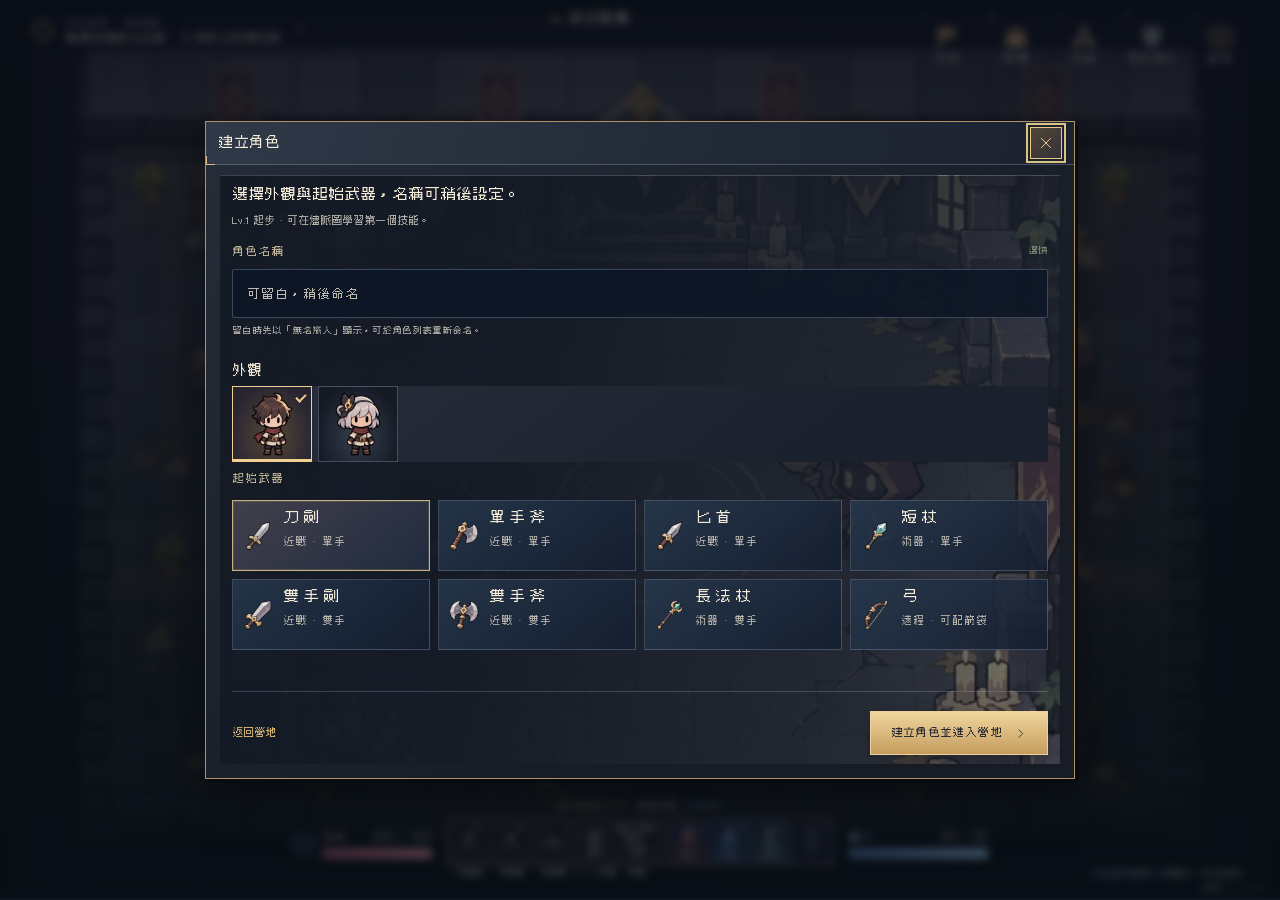
==== play.html @ 02ca00ba "Publish Emberfall v0.64.36" ====
<!doctype html>
<html lang="zh-Hant">
<head><meta name="emberfall-version" content="0.64.36"><meta name="emberfall-release" content="147"><meta charset="utf-8"><meta name="viewport" content="width=device-width,initial-scale=1,viewport-fit=cover"><meta name="theme-color" content="#141a24"><meta name="description" content="裂界遺火：以燼脈圖與裝備養成的 2D 刷裝動作 RPG。探索三章分岔路線、裂隙與終局守衛。"><title>裂界遺火</title><link rel="icon" href="data:image/svg+xml,%3Csvg xmlns='http://www.w3.org/2000/svg' viewBox='0 0 32 32'%3E%3Cpath d='M16 2 28 19 16 30 4 19Z' fill='%23b69a69'/%3E%3Cpath d='m16 10 5 10-5 5-5-5Z' fill='%23121614'/%3E%3C/svg%3E"><!-- PWA:START --><link rel="manifest" href="manifest.webmanifest"><link rel="apple-touch-icon" href="icons/emberfall-180.png"><!-- PWA:END --><link rel="stylesheet" href="style.css?v=147"><link rel="stylesheet" href="mobile.css?v=147"><link rel="stylesheet" href="ring-tree.css?v=141"><link rel="stylesheet" href="anime-theme.css?v=140"><link rel="stylesheet" href="anime-assets.css?v=108"><link rel="stylesheet" href="compact-skills.css?v=130"><link rel="stylesheet" href="cloud-ui.css?v=108"><link rel="stylesheet" href="verified-ui.css?v=109"><link rel="stylesheet" href="appearance-picker.css?v=109"></head>
<body class="storage-loading"><div id="low-health-warning" aria-hidden="true"></div><div id="storage-loader" role="status">載入角色存檔…</div>
<dialog class="orientation-guard" id="orientation-guard" role="alertdialog" aria-modal="true" aria-labelledby="orientation-title" aria-describedby="orientation-copy" tabindex="-1" hidden><svg viewBox="0 0 64 64" aria-hidden="true"><rect x="20" y="10" width="24" height="44" rx="4" transform="rotate(90 32 32)"/><path d="M11 24A23 23 0 0 1 48 13m-1-7 2 8-8-1M53 40A23 23 0 0 1 16 51m1 7-2-8 8 1"/><path d="M47 29v6"/></svg><strong id="orientation-title">請將手機轉為橫向</strong><p id="orientation-copy">已暫停遊戲，橫向後繼續。</p></dialog>
<svg class="svg-defs" aria-hidden="true"><defs><symbol id="i-dagger" viewBox="0 0 24 24"><path d="m16 3 5-1-1 5-8 8-4-4 8-8ZM6 10l8 8M9 14l-6 6m0-4 4 4"/></symbol><symbol id="i-sword" viewBox="0 0 24 24"><path d="m14 4 6-2-2 6-9 9-3-3ZM4 13l7 7M3 21l5-5M2 20l2 2"/></symbol><symbol id="i-earthbreak" viewBox="0 0 24 24"><path d="m2 15 5-4 4 2-3 3 1 3-5-1ZM12 14l4-2 6 3-2 4-5 1-3-3Z" fill="#516279" stroke="#99aabc" stroke-width=".8"/><path d="m2 15 3 1m4-1 2 1-1 2 3 3m-2-5 3 1 3-2 4 1" fill="none" stroke="#efb267" stroke-width="1.2" stroke-linejoin="round" stroke-linecap="round"/><path d="m17 3 4-1-1 4-6 7-2-2Z" fill="#dce8ef" stroke="#7590a4" stroke-width=".65"/><path d="m12 10 3 3m-1-1-3 2" fill="none" stroke="#efd192" stroke-width="1.15" stroke-linecap="round"/></symbol><symbol id="i-bow" viewBox="0 0 24 24"><path d="M5 3c16 1 15 15 16 16L5 3 3 21 21 19M3 21 19 5m-5 0h5v5"/></symbol><symbol id="i-staff" viewBox="0 0 24 24"><path d="m4 21 10-12M12 3l7-1 3 6-7 4-5-4Z"/></symbol><symbol id="i-rune" viewBox="0 0 24 24"><path d="m12 2 8 10-8 10-8-10ZM12 6v12M8 12h8"/></symbol><symbol id="i-map" viewBox="0 0 24 24"><path d="m2 5 7-3 6 3 7-3v17l-7 3-6-3-7 3ZM9 2v17M15 5v17"/></symbol><symbol id="i-bag" viewBox="0 0 24 24"><path d="M7 6V4a5 5 0 0 1 10 0v2M4 7h16l1 14H3ZM8 11v2m8-2v2"/></symbol><symbol id="i-tree" viewBox="0 0 24 24"><path d="M12 7v4M5 11h14M5 11v5M19 11v5M12 11v8"/><circle cx="12" cy="4" r="3"/><circle cx="5" cy="19" r="3"/><circle cx="19" cy="19" r="3"/></symbol><symbol id="i-book" viewBox="0 0 24 24"><path d="M12 5C8 2 3 3 2 4v16c4-2 7-1 10 1 3-2 6-3 10-1V4c-4-2-7-1-10 1v16M5 8h4m6 0h4M5 12h4m6 0h4"/></symbol><symbol id="i-chevron" viewBox="0 0 24 24"><path d="m9 5 7 7-7 7"/></symbol><symbol id="i-flame" viewBox="0 0 24 24"><path d="M13 2c1 6 9 7 7 14a8 8 0 0 1-16-1c0-3 2-5 4-7-1 6 2 6 3 4 2-3-1-5 2-10ZM12 14c-5 4-2 8 1 6 2-1 1-4-1-6Z"/></symbol><symbol id="i-shield" viewBox="0 0 24 24"><path d="m12 2 9 4-1 10-8 6-8-6L3 6ZM12 6v12M8 12h8"/></symbol><symbol id="i-heart" viewBox="0 0 24 24"><path d="M12 21 3 12C-2 5 7-1 12 6c5-7 14-1 9 6Z"/></symbol><symbol id="i-eye" viewBox="0 0 24 24"><path d="M2 12s8-15 20 0c-12 15-20 0-20 0Z"/><circle cx="12" cy="12" r="3"/></symbol><symbol id="i-helm" viewBox="0 0 24 24"><path d="M4 19V9a8 8 0 0 1 16 0v10l-5 3v-9H9v9ZM4 10h16M12 2v8"/></symbol><symbol id="i-armor" viewBox="0 0 24 24"><path d="M7 2 2 7l3 5 2-2-1 12h12l-1-12 2 2 3-5-5-5-5 3Z"/></symbol><symbol id="i-hand" viewBox="0 0 24 24"><path d="m7 22-4-8 2-2 3 3V4a2 2 0 0 1 3 0v8-9a2 2 0 0 1 3 0v9-7a2 2 0 0 1 3 0v8-5a2 2 0 0 1 3 0v9l-4 5Z"/></symbol><symbol id="i-boot" viewBox="0 0 24 24"><path d="M7 2h11l-1 12 5 5v3H3v-5l5-4Z"/></symbol><symbol id="i-whirl" viewBox="0 0 24 24"><path d="M20 7C12-3-1 7 5 16c4 6 15 4 15-3 0-6-9-8-11-3s5 8 6 3M20 2v5h-5"/></symbol><symbol id="i-wind" viewBox="0 0 24 24"><path d="M2 8h14c8 0 4-10 0-5M2 12h16c7 0 4 11-1 7M2 16h8"/></symbol><symbol id="i-lightning" viewBox="0 0 24 24"><path d="m13 2-9 12 7-1-1 9 10-13-7 1Z"/></symbol><symbol id="i-target" viewBox="0 0 24 24"><circle cx="12" cy="12" r="8"/><circle cx="12" cy="12" r="3"/><path d="M12 0v5m0 14v5M0 12h5m14 0h5"/></symbol><symbol id="i-meteor" viewBox="0 0 24 24"><path d="m9 4 10-2-2 10M6 8l7-5M15 16l6-7"/><circle cx="8" cy="16" r="6"/></symbol><symbol id="i-snow" viewBox="0 0 24 24"><path d="M12 1v22M2 6l20 12M2 18 22 6M8 3l4 4 4-4M8 21l4-4 4 4M2 10l5-1-1-5M22 14l-5 1 1 5M2 14l5 1-1 5M22 10l-5-1 1-5"/></symbol><symbol id="i-potion" viewBox="0 0 24 24"><path d="M8 2h8v4l-1 2 5 7v5l-3 2H7l-3-2v-5l5-7-1-2ZM5 15h14M10 18h4m-2-2v4"/></symbol><symbol id="i-pause" viewBox="0 0 24 24"><path d="M8 4v16M16 4v16"/></symbol><symbol id="i-play" viewBox="0 0 24 24"><path d="m7 3 14 9-14 9Z"/></symbol><symbol id="i-close" viewBox="0 0 24 24"><path d="m5 5 14 14M5 19 19 5"/></symbol><symbol id="i-coin" viewBox="0 0 24 24"><circle cx="12" cy="12" r="9"/><path d="m12 6 4 6-4 6-4-6Z"/></symbol><symbol id="i-check" viewBox="0 0 24 24"><path d="m4 12 5 5L20 6"/></symbol><symbol id="i-lock" viewBox="0 0 24 24"><path d="M7 10V6a5 5 0 0 1 10 0v4M4 10h16v12H4ZM12 14v4"/></symbol><symbol id="i-chest" viewBox="0 0 24 24"><path d="M3 9V5h18v4M2 9h20v12H2ZM3 13h18M10 10h4v6h-4ZM7 4v5m10-5v5"/></symbol><symbol id="i-flag" viewBox="0 0 24 24"><path d="M5 22V2m0 1c5-4 8 4 15 0v11c-7 4-10-4-15 0"/></symbol><symbol id="i-ring" viewBox="0 0 24 24"><circle cx="12" cy="15" r="7"/><path d="m7 5 5-4 5 4-5 6ZM7 5h10"/></symbol><symbol id="i-salvage" viewBox="0 0 24 24"><path d="m14 2 8 8-4 4-8-8 4-4ZM12 8 2 18l4 4L16 12M17 19l2 3m2-6 2 1M3 4l2 2"/></symbol><symbol id="i-unlock" viewBox="0 0 24 24"><path d="M8 10V6a4 4 0 0 1 8 0M5 10h14v12H5ZM12 14v4"/></symbol></defs></svg>
<div class="game-shell">
 <header class="game-topbar"><div class="chapter-label"><span id="arena-chapter">營地</span><b id="arena-chapter-name">遠征整備</b><i id="arena-location-divider" aria-hidden="true" hidden>／</i><span id="arena-location"></span></div></header>
 <main class="game-main"><section class="arena" id="arena"><canvas id="world" aria-label="裂界遺火遊戲畫面"></canvas><div class="arena-grain"></div>
  <aside class="player-status-hud" aria-label="玩家狀態">
   <section id="route-hud" class="route-hud" aria-label="遠征狀態" hidden>
    <div class="run-progress"><strong id="run-difficulty">初征</strong><span id="run-progress"></span><span class="run-clock"><time id="run-time" aria-label="遠征時間">00:00</time></span></div>
    <div class="run-room"><strong id="run-room-name"></strong><span><span id="run-wave"></span><span id="run-summons"></span></span></div>
    <div class="run-objective" id="run-objective" hidden></div>
    <div class="route-hud-row"><button class="mini-map" id="mini-map" data-panel="quests" aria-label="開啟任務路線"></button><span class="route-remaining" title="目前這一波，包含尚未入場的敵人">敵人剩餘 <b id="enemy-count">0</b></span></div>
   </section>
   <div class="quest-tracker"><button data-panel="quests"><span class="quest-diamond">◇</span><div><small>遠征進度 <span id="arena-state">營地準備</span></small><b id="objective-text">建立角色，準備遠征</b></div><span>↗</span></button></div><aside id="training-overlay" class="training-overlay hidden" aria-label="DPS 訓練場即時統計"><div class="training-live-heading"><b>DPS 訓練場</b><span id="training-state">等待首次命中</span><time id="training-timer">00:00</time></div><div class="training-live-grid"><div><small>平均 DPS</small><b id="training-average">0</b></div><div><small>近 5 秒 DPS</small><b id="training-recent">0</b></div><div><small>峰值 1 秒 DPS</small><b id="training-peak">0</b></div><div><small>累計實傷</small><b id="training-total">0</b></div><div><small>最大單次</small><b id="training-max">0</b></div></div><p id="training-live-mana"></p><div class="training-live-actions"><button id="training-reset" data-training-action="reset">重置</button><button data-panel="trainingResults">傷害分析</button><button id="training-finish" data-training-action="finish">結束採樣</button><button data-training-action="camp">回營地</button></div></aside><div class="buff-rack" id="buff-rack" aria-label="目前增減益"></div></aside>
  <details id="expedition-risk-hud" hidden><summary></summary><div class="risk-summary"></div></details>

  <div class="boss-bar hidden" id="boss-bar"><small>灰燼君王 · 莫爾迦 <span id="boss-phase">沉眠的暴君</span></small><div><i id="boss-fill"></i></div></div>
  <div class="camp-overlay" id="camp-overlay"><h2>建立角色</h2><button id="start" class="gold-btn">開啟行者名冊</button></div>
  <button type="button" id="camp-interact" class="camp-interact hidden"><kbd>E</kbd><span></span></button>
  <div class="result-overlay hidden" id="result-overlay"></div><div class="pause-overlay hidden" id="pause-overlay"><h2>暫停</h2><button id="resume" class="gold-btn">繼續遊戲</button><button id="abandon" class="subtle-btn">返回營地</button><small>本次關卡進度不會保留</small></div>
  <div class="travel-overlay hidden" id="travel-overlay">
   <div class="travel-veil" aria-hidden="true">
    <svg class="travel-lines" viewBox="0 0 900 380" fill="none" stroke="currentColor" stroke-width="2" aria-hidden="true">
     <g data-scene="ember">
      <path d="M2 74h151l35 35h84l24 24h54M898 306H747l-35-35h-84l-24-24h-54M0 296h103l27-27h74l24-24h43M900 84H797l-27 27h-74l-24 24h-43"/>
      <path class="travel-ink" d="M138 155h9v12h12v9h-12v12h-9v-12h-12v-9h12zm582 38h8v10h10v8h-10v10h-8v-10h-10v-8h10zM211 203h9v9h-9zm452-49h10v10h-10zM69 228h6v6h-6zm748-88h6v6h-6z"/>
     </g>
     <g data-scene="tide">
      <path d="M0 122h123l19 12h137l23-14h71M900 260H777l-19-12H621l-23 14h-71M8 236h169l24 14h110M892 145H723l-24-14H589"/>
      <path d="M56 170h64l14 9h82m-96 28h96l15 9h77m536-5h-64l-14-9h-82m96-28h-96l-15-9h-77"/>
      <path class="travel-ink" d="M247 161h16v4h-16zm-157 54h22v3H90zm531 16h16v4h-16zm155-64h22v3h-22z"/>
     </g>
     <g data-scene="star">
      <path d="M50 269l83-66 86 23 56-68 72-23m503-25-83 66-86-23-56 68-72 23M21 78l90 31 61-37 74 37m633 193-90-31-61 37-74-37"/>
      <path class="travel-ink" d="m130 192 10 11-10 11-10-11zm85 24 9 10-9 10-9-10zm58-67 9 9-9 9-9-9zm494 16 10 11-10 11-10-11zm-86-22 9 10-9 10-9-10zm-56 68 9 10-9 10-9-10zM174 67h10v10h-10zm552 236h10v10h-10z"/>
     </g>
     <g data-scene="rift">
      <path d="M2 99h89v15h54v22h63v15h57v20h82m551 110h-89v-15h-54v-22h-63v-15h-57v-20h-82M46 277h68v-15h70v-20h78v-14h82M854 103h-68v15h-70v20h-78v14h-82"/>
      <path class="travel-ink" d="M125 191h24v6h-24zm44-19h15v12h-15zm54 34h24v4h-24zm552-17h-24v-6h24zm-44 19h-15v-12h15zm-54-34h-24v-4h24z"/>
     </g>
    </svg>
   </div>
  </div>
  <div class="touch-joystick" id="joystick" aria-label="移動搖桿"><span id="stick"></span></div><div class="touch-attack"><button id="touch-attack" aria-label="關閉自動戰鬥" aria-pressed="true"><svg><use href="#i-sword"/></svg><small>自動 ON</small></button></div>
  <div class="combat-dock">
   <div class="resource-panel health-resource"><span class="hud-level" id="hud-level" aria-label="角色等級 1">1</span><div class="resource-heading"><span>生命 <small>HP</small></span><b id="hp-text"></b></div><div class="resource-track hp-track"><i id="hp-fill"></i><span></span></div><small>生命歸零時遠征結束</small></div>
   <div class="combat-actions"><div class="auto-combat-status" id="auto-combat-status" aria-live="polite"><b>自動 ON</b><span>普通攻擊</span><small>免費</small></div><div class="skill-bar"><button data-action="skill0" class="skill-button empty-skill" aria-keyshortcuts="1"><kbd>1 · 左鍵</kbd><svg id="skill0-icon"><use href="#i-tree"/></svg><span class="cooldown" aria-hidden="true"></span><small id="skill0-name">未配置</small><em id="skill0-cost">學習技能</em></button><button data-action="skill1" class="skill-button empty-skill" aria-keyshortcuts="2"><kbd>2 · 右鍵</kbd><svg id="skill1-icon"><use href="#i-tree"/></svg><span class="cooldown" aria-hidden="true"></span><small id="skill1-name">未配置</small><em id="skill1-cost">學習技能</em></button><button data-action="skill2" class="skill-button empty-skill" aria-keyshortcuts="3 Q"><kbd>3 · Q</kbd><svg id="skill2-icon"><use href="#i-tree"/></svg><span class="cooldown" aria-hidden="true"></span><small id="skill2-name">未配置</small><em id="skill2-cost">學習技能</em></button><button data-action="summon" class="skill-button utility" aria-keyshortcuts="C" aria-label="C 重召整支軍隊"><kbd>C</kbd><svg><use href="#i-shield"/></svg><span class="cooldown" aria-hidden="true"></span><small>召喚編隊</small><em>0 MP · 重召</em></button><button data-action="dash" class="skill-button utility" aria-keyshortcuts="Space"><kbd>空白</kbd><svg><use href="#i-wind"/></svg><span class="cooldown" aria-hidden="true"></span><small>閃避</small><em>免費</em></button></div><div class="flask-belt" id="flask-belt"></div></div>
   <div class="resource-panel mana-resource"><div class="resource-heading"><span>魔力 <small>MP</small></span><b id="mp-text"></b></div><div class="resource-track mp-track"><i id="mp-fill"></i><span></span></div><small id="mana-regen-label">技能消耗魔力 · 普攻免費</small></div>
  </div>
  <div class="experience-strip"><div><i id="xp-fill"></i></div><span id="xp-label">經驗</span></div>
  <div class="game-feed"><span id="feed-text">火光尚未熄滅。準備好，就出發吧。</span><small id="feed-time">現在</small></div>
 </section></main>
 <nav class="bottom-nav" aria-label="遊戲選單"><button data-panel="achievements" aria-keyshortcuts="L" title="成就（L）"><kbd class="nav-shortcut" aria-hidden="true">L</kbd><svg aria-hidden="true"><use href="#i-flag"/></svg><span class="nav-label">成就</span><span id="achievement-badge"></span></button><button data-panel="inventory" aria-keyshortcuts="B" title="背包（B）"><kbd class="nav-shortcut" aria-hidden="true">B</kbd><svg aria-hidden="true"><use href="#i-bag"/></svg><span class="nav-label">裝備</span><span id="bag-badge"></span></button><button data-panel="talents" aria-keyshortcuts="K" title="技能（K）"><kbd class="nav-shortcut" aria-hidden="true">K</kbd><svg aria-hidden="true"><use href="#i-tree"/></svg><span class="nav-label">技能</span><span class="point-dot"></span></button><button data-panel="stats" aria-keyshortcuts="P" title="角色統計（P）"><kbd class="nav-shortcut" aria-hidden="true">P</kbd><svg aria-hidden="true"><use href="#i-shield"/></svg><span class="nav-label">角色統計</span></button><button id="settings" aria-keyshortcuts="O" title="設定（O）" aria-label="遊戲設定" aria-haspopup="dialog"><svg viewBox="0 0 24 24" aria-hidden="true"><path d="m10 2-1 3-3 1-3-1-2 4 2 3-1 3 2 4 3-1 3 1 1 3h4l1-3 3-1 3 1 2-4-2-3 1-3-2-4-3 1-3-1-1-3Z"/><circle cx="12" cy="12" r="3"/></svg><span class="nav-label">設定</span><kbd class="nav-shortcut" aria-hidden="true">O</kbd></button></nav>
 <div class="game-save-state" id="save-status">進度已儲存</div>
</div>
<dialog id="panel-dialog" aria-labelledby="dialog-title"><div class="dialog-header"><div class="dialog-heading-accessible"><div class="eyebrow" id="dialog-eyebrow"></div><h2 id="dialog-title"></h2></div><nav id="panel-tabs" aria-label="面板切換"></nav><button id="dialog-close" class="close-btn modal-close" aria-label="關閉面板" title="關閉面板"><svg><use href="#i-close"/></svg></button></div><section id="settings-tools" class="settings-tools game-top-tools" aria-label="一般設定" hidden><button id="pause" aria-label="暫停遊戲"><svg><use href="#i-pause"/></svg><small>暫停</small></button><button id="fullscreen" aria-label="全螢幕遊戲"><span aria-hidden="true">⛶</span><small>全螢幕</small></button></section><div id="dialog-body"></div></dialog><dialog id="skill-catalog-dialog" aria-labelledby="skill-catalog-title"></dialog><div id="game-notices"><div id="loot-notices" role="log" aria-label="拾取物品"></div><div id="level-notice" role="status"></div><div id="action-notices" role="log" aria-label="遊戲提示"></div></div><div id="toasts" aria-live="polite"></div><input id="import-file" type="file" accept="application/json,application/gzip,.json,.gz" hidden><script type="module" src="app.js?v=147"></script>

<!-- PWA:START --><script type="module" src="pwa.js?v=108"></script><script type="module" src="updates.js?v=147"></script><!-- PWA:END -->
</body></html>
---- style.css ----
*{-webkit-user-select:none;user-select:none;-webkit-touch-callout:none}input,textarea,[contenteditable]:not([contenteditable="false"]),[contenteditable]:not([contenteditable="false"]) *{-webkit-user-select:text;user-select:text}img:not([draggable="true"]),a:not([draggable="true"]){-webkit-user-drag:none}
:root{color-scheme:dark;--bg:#0b110e;--panel:#172019;--line:#3c4935;--muted:#929d86;--text:#d9dccb;--gold:#c9af7a;--gold-dim:#a28f62;--green:#a2b792;--serif:Georgia,'Noto Serif TC','PMingLiU',serif}*{box-sizing:border-box}html,body{margin:0;width:100%;height:100%;overflow:hidden}body{background:#0b110e;color:var(--text);font:13px/1.6 var(--game-font)}button,a,input,select{font:inherit}button{color:inherit;background:none;border:0;cursor:pointer;touch-action:manipulation;-webkit-tap-highlight-color:transparent}button:disabled{cursor:not-allowed;opacity:.4}button:focus-visible,a:focus-visible,select:focus-visible{outline:2px solid var(--gold);outline-offset:3px}a{color:inherit;text-decoration:none}svg{width:20px;height:20px;fill:none;stroke:currentColor;stroke-width:1.5;stroke-linecap:round;stroke-linejoin:round;flex-shrink:0}.svg-defs{position:absolute;width:0;height:0;overflow:hidden}h1,h2,h3,p{margin:0}.hidden{display:none!important}.eyebrow{font-size:9px;letter-spacing:2px;color:var(--gold-dim)}.gold-btn{min-height:44px;padding:11px 20px;display:inline-flex;align-items:center;justify-content:center;gap:12px;background:linear-gradient(135deg,#b69b63,#ddc38d);border:1px solid #cbb27b;color:#20261b;font-size:12px;font-weight:600;letter-spacing:1px}.gold-btn:hover{filter:brightness(1.12)}.gold-btn svg{height:17px;width:17px}.gold-btn svg:last-child{width:13px}.outline-btn{display:inline-flex;align-items:center;justify-content:center;gap:10px;min-height:38px;padding:8px 13px;border:1px solid #6c7650;color:#d3c49e;font-size:11px}.outline-btn:hover{background:#3c4d2a55}.text-btn{display:inline-flex;gap:6px;align-items:center;padding:0;color:#c0b385;font-size:11px}.text-btn:hover{color:#f1dcad}.text-btn svg{width:12px;height:12px}.subtle-btn{padding:8px;font-size:11px;color:#b4b49a;letter-spacing:.5px}.subtle-btn:hover{color:#eee1bd}.point-dot{width:4px;height:4px;border-radius:50%;background:#d4b675;position:absolute;right:18px;top:2px}.game-shell,.game-main,.arena{position:relative;width:100%;height:100dvh}.game-shell{isolation:isolate}.game-main{position:absolute;inset:0;padding:0;max-width:none;margin:0}.arena{overflow:hidden;touch-action:none;background:#0d1511}.arena canvas{width:100%;height:100%;display:block;touch-action:none}.arena-grain{position:absolute;inset:0;pointer-events:none;background:repeating-linear-gradient(0deg,#00000003 0,#00000003 1px,transparent 1px,transparent 3px);z-index:1}.arena:after{content:'';position:absolute;bottom:0;left:0;right:0;height:260px;pointer-events:none;background:linear-gradient(transparent,#09120cc4 55%,#09120cf5);z-index:2}.game-topbar{position:absolute;left:0;top:0;right:0;height:61px;display:flex;align-items:center;justify-content:space-between;gap:20px;padding:0 28px;z-index:10;border-bottom:1px solid #68744b55;background:linear-gradient(#0b140ff5,#0b140fbb);box-shadow:0 2px 20px #0002}.brand{display:flex;align-items:center;gap:10px;color:#d9bf87;min-width:145px}.brand>svg{width:26px;height:32px;stroke-width:1}.brand>span{font:23px/1.2 var(--serif);letter-spacing:5px}.brand small{display:block;font:6px/2.2 var(--game-font);letter-spacing:3px}.chapter-label{display:flex;gap:12px;align-items:center;font-size:11px;color:#96a186;letter-spacing:1px}.chapter-label b{font:17px var(--serif);color:#d4c6a4;letter-spacing:2px;font-weight:400}.chapter-label>span:first-child{font-size:8px;border:1px solid #6c7350;padding:2px 6px;color:#b5b08c}.chapter-label i{font-style:normal;color:#67765a}.game-top-tools{display:flex;gap:15px;align-items:center;color:#bdc0a7}.game-top-tools>button:not(.difficulty-chip){display:flex;align-items:center;justify-content:center;width:28px;height:32px;color:#b4bd9d}.game-top-tools svg{width:16px;height:16px}.game-top-tools #fullscreen{font-size:23px}.difficulty-chip{font-size:10px;letter-spacing:1px;display:flex;align-items:center;gap:10px;border:1px solid #9c8b5855;background:#4c4e2522;padding:5px 10px;color:#d2bd89}.difficulty-chip svg{height:10px;width:10px;transform:rotate(90deg)}.quest-tracker{position:absolute;left:27px;top:85px;z-index:3;max-width:400px}.quest-tracker>button:first-child{display:flex;align-items:center;gap:10px;padding:0;text-align:left;text-shadow:0 2px 6px #000}.quest-diamond{font-size:25px;color:#d5bd83}.quest-tracker small{display:block;font-size:8px;letter-spacing:1.5px;color:#b4b89c}.quest-tracker small>span{margin-left:10px;color:#8f9c82;letter-spacing:0}.quest-tracker b{display:block;font-size:11px;font-weight:400;letter-spacing:.5px;color:#d2d0b8;max-width:340px}.quest-tracker>button:first-child>span:last-child{color:#a6ad8b;margin-left:3px;font-size:11px}.mini-map{position:absolute;top:86px;right:28px;display:flex;gap:6px;padding:12px;background:#0e1a12b5;border:1px solid #a4a46a44;z-index:3}.mini-map span{height:12px;width:16px;border:1px solid #748466;transform:skewY(-15deg);background:#283d2a}.mini-map span.active{border-color:#e2ca8e;background:#a19261}.mini-map span.done{background:#758d60}@keyframes banner{0%,100%{opacity:0}15%,80%{opacity:1}}.boss-bar{position:absolute;top:175px;left:30%;right:30%;z-index:4}.boss-bar small{display:block;text-align:center;font-size:11px;color:#e0b59c;margin-bottom:6px;letter-spacing:1px}.boss-bar small span{display:block;font-size:8px;color:#ae9176;margin-top:2px}.boss-bar>div{height:10px;border:1px solid #a68158;padding:2px;background:#291e1a}.boss-bar i{display:block;height:100%;background:linear-gradient(90deg,#873e32,#ce7654);transition:width .15s}.camp-overlay{position:absolute;inset:0;z-index:4;display:flex;flex-direction:column;align-items:center;justify-content:center;padding:65px 16px 190px;text-align:center;background:linear-gradient(#09130b11,#0b150d33 35%,#08130d99 80%)}.camp-badge{width:54px;height:54px;display:grid;place-items:center;border:1px solid #d0b37d66;transform:rotate(45deg);background:#25312188;box-shadow:0 0 50px #d2bc6422;margin-bottom:26px}.camp-badge svg{transform:rotate(-45deg);width:32px;height:32px;color:#d0ba85;stroke-width:1}.camp-overlay>.eyebrow{font-size:8px;letter-spacing:3px;color:#b9a771}.camp-overlay h2{font:32px var(--serif);font-weight:400;letter-spacing:4px;color:#efe1bc;margin:16px 0}.camp-overlay p{font-size:12px;line-height:2;letter-spacing:1px;color:#bdc3aa;margin-bottom:28px}.camp-overlay>.gold-btn{min-width:220px}.camp-overlay>.subtle-btn{margin-top:11px}.camp-loadout-hint{font-size:9px;color:#788c6e;margin-top:11px;letter-spacing:.6px}.next-room{position:absolute;top:31%;left:0;right:0;z-index:5;display:flex;align-items:center;flex-direction:column;gap:12px}.next-room>span{font-size:11px;color:#c5cbb0;text-shadow:0 2px 8px #000}.result-overlay,.pause-overlay{position:absolute;inset:0;z-index:9;background:#07110cea;backdrop-filter:blur(4px);display:flex;align-items:center;justify-content:center;flex-direction:column;text-align:center;padding:20px 20px 130px}.result-overlay>svg,.pause-overlay>svg{color:var(--gold);width:52px;height:52px;margin-bottom:17px}.result-overlay h2,.pause-overlay h2{font:29px var(--serif);letter-spacing:4px;color:#e8d9b0;margin:11px 0}.result-overlay p,.pause-overlay p{font-size:12px;color:#a6b099;line-height:2;max-width:430px}.pause-overlay .gold-btn{margin-top:24px;min-width:175px}.result-overlay .subtle-btn,.pause-overlay .subtle-btn{margin-top:10px}.result-stats{display:flex;gap:34px;margin:25px 0}.result-stats b{display:block;font:26px var(--serif);color:#d1bb85}.result-stats small{font-size:10px;color:#a5b294}.result-reward{color:#d6ab91!important;margin-bottom:22px!important}.combat-dock{position:absolute;bottom:91px;left:50%;transform:translateX(-50%);width:min(880px,calc(100% - 70px));display:grid;grid-template-columns:1fr 320px 1fr;align-items:center;gap:26px;z-index:6;pointer-events:none}.resource-panel{min-width:0;padding:13px 13px 8px;border:1px solid #68694a66;background:linear-gradient(#152319dd,#0a150fdd);box-shadow:0 2px 20px #0004}.resource-heading{display:flex;justify-content:space-between;align-items:center;gap:8px;margin-bottom:7px;font-size:13px;letter-spacing:1px}.resource-heading small{font:9px var(--game-font);opacity:.65;margin-left:5px}.resource-heading b{font:13px var(--game-font);letter-spacing:.5px;color:#f0e7d2;white-space:nowrap}.health-resource .resource-heading>span{color:#f39888}.mana-resource .resource-heading>span{color:#89bff0}.resource-track{height:20px;position:relative;background:#080e0a;border:1px solid #aa8b6977;padding:2px;overflow:hidden}.resource-track i{display:block;height:100%;width:100%;transition:width .15s;box-shadow:inset 0 1px 1px #fff3}.resource-track>span{position:absolute;inset:2px;background:linear-gradient(#ffffff18,transparent 45%,#0002);pointer-events:none}.hp-track i{background:linear-gradient(90deg,#8e241e,#df5149 85%,#ed8b71)}.mp-track{border-color:#729bb177}.mp-track i{background:linear-gradient(90deg,#1c4e94,#428ed5 85%,#85b8e9)}.resource-panel>small{display:block;margin-top:5px;font-size:8px;color:#8a9b80;letter-spacing:.3px}.combat-actions{display:flex;flex-direction:column;gap:13px;align-items:center}.skill-bar{display:flex;align-items:center;gap:9px;pointer-events:auto}.skill-button{position:relative;width:54px;height:52px;border:1px solid #a89b6355;background:linear-gradient(135deg,#34482a,#132116);box-shadow:inset 0 0 0 3px #0c160e99;display:grid;place-items:center;color:#d2c693}.skill-button svg{width:27px;height:27px;stroke-width:1.3}.skill-button:hover{border-color:#ddc98b}.skill-button kbd{position:absolute;top:0;right:2px;background:#101b12;color:#c5c6a5;font:8px var(--game-font);padding:1px 3px}.skill-button small{position:absolute;top:55px;white-space:nowrap;font-size:8px;color:#bbc3a2}.skill-button em{position:absolute;bottom:1px;font-style:normal;font-size:7px;letter-spacing:.5px;color:#85b3d1}.skill-button.utility{width:46px;height:46px;color:#b7bda0;background:#182a1bc9}.skill-button.utility small{top:50px}.skill-button.utility kbd{font-size:6px}.skill-button.unavailable{opacity:.55}.flask-belt{display:flex;gap:7px;padding-top:8px;pointer-events:auto}.flask-slot{width:47px;height:60px;position:relative;display:flex;align-items:center;justify-content:center;flex-direction:column;gap:0;border:1px solid color-mix(in srgb,var(--flask-color) 50%,transparent);background:#111f16;isolation:isolate;overflow:hidden;color:var(--flask-color);box-shadow:inset 0 0 0 3px #09150e88}.flask-slot>svg{width:22px;height:24px;stroke-width:1.1;margin-top:0}.flask-slot kbd{position:absolute;top:1px;right:3px;font:8px var(--game-font);color:#d5d5b9}.flask-liquid{position:absolute;bottom:0;left:0;right:0;height:var(--charge);background:linear-gradient(transparent,color-mix(in srgb,var(--flask-color) 20%,transparent));z-index:-1;transition:height .2s}.flask-slot small{font-size:8px;line-height:1.3;letter-spacing:1px}.flask-slot>b{font:8px var(--game-font);color:#c3cdb5;line-height:1.5}.flask-slot em{font-style:normal;font-size:6px;color:#6d8566}.flask-slot.flask-active{border-color:var(--flask-color);box-shadow:0 0 12px color-mix(in srgb,var(--flask-color) 18%,transparent),inset 0 0 10px color-mix(in srgb,var(--flask-color) 10%,transparent)}.flask-slot.flask-empty{opacity:.45}.buff-rack{position:absolute;bottom:271px;left:50%;transform:translateX(-50%);display:flex;gap:7px;z-index:6;pointer-events:none;flex-wrap:wrap;justify-content:center;max-width:600px}.buff-rack>span{display:flex;align-items:center;gap:6px;padding:5px 8px;font-size:9px;border:1px solid color-mix(in srgb,var(--buff-color) 40%,transparent);background:#0d1c12c9;color:var(--buff-color)}.buff-rack svg{width:13px;height:13px}.buff-rack b{font:10px var(--game-font);color:#e0ddc0}.experience-strip{position:absolute;left:0;right:0;bottom:65px;z-index:8}.experience-strip>div{height:4px;background:#313a21;border-top:1px solid #83754477}.experience-strip i{display:block;height:100%;background:linear-gradient(90deg,#7b6a33,#c6ac60);width:0}.experience-strip>span{position:absolute;right:15px;bottom:7px;font-size:8px;color:#9e9a70;letter-spacing:1px;text-shadow:0 1px 4px #000}.game-feed{position:absolute;left:26px;bottom:111px;max-width:235px;z-index:4;pointer-events:none;font-size:9px;color:#7e9274;line-height:1.8}.game-feed small{display:none}.bottom-nav{position:absolute;left:0;right:0;bottom:0;height:65px;display:flex;align-items:stretch;justify-content:center;gap:23px;padding:9px 15px 8px;border-top:1px solid #676c4777;background:linear-gradient(#1d2b1ad9,#0f1d14fa);z-index:10;box-shadow:0 -5px 25px #08120b66}.bottom-nav button{position:relative;min-width:65px;padding:0 8px;display:flex;flex-direction:column;justify-content:center;align-items:center;gap:4px;font-size:10px;letter-spacing:1px;color:#9fae8d}.bottom-nav button svg{height:20px;width:20px;stroke-width:1.3}.bottom-nav button:hover,.bottom-nav button.active{color:#e0c48a}.bottom-nav button.active:after{content:'';position:absolute;bottom:-8px;left:25%;right:25%;height:2px;background:#c9ad70}#bag-badge{position:absolute;top:-2px;right:9px;font-size:8px;color:#d8bd80}.game-save-state{position:absolute;right:20px;bottom:23px;z-index:11;font-size:8px;letter-spacing:1px;color:#6b8361;max-width:180px;pointer-events:none}.game-save-state i{display:none}.touch-joystick,.touch-attack{display:none}.panel-intro{font-size:12px;color:#a1ae92;line-height:1.9;margin-bottom:20px}.game-feed{text-overflow:ellipsis;overflow:hidden}.difficulty-option>small{display:flex;align-items:center;gap:6px;font-size:9px;color:#b5b18e;margin-bottom:13px}.difficulty-option>small svg{height:12px;width:12px}.difficulty-option.locked{border-color:#3f4c33;background:#142015}.difficulty-option.locked>b{color:#8e8e70}.difficulty-option p{font-size:10px;color:#b39a73;line-height:1.8;margin-top:12px}.difficulty-notice{margin-top:20px}.hero-stat-sheet{padding:18px;border:1px solid #596843;background:linear-gradient(120deg,#27351f66,#102215);margin-bottom:24px}.stat-sheet-heading{display:flex;justify-content:space-between;align-items:center;margin-bottom:18px}.stat-sheet-heading small{font-size:9px;color:#9eab83;letter-spacing:1px}.stat-sheet-heading h3{font:23px var(--serif);color:#e0cfaa;letter-spacing:2px;margin-top:5px}.stat-sheet-heading>span{font-size:9px;color:#819772}.stat-sheet-grid{display:grid;grid-template-columns:repeat(3,1fr);gap:12px 20px}.stat-sheet-grid>div{display:flex;align-items:center;gap:8px;min-width:0;font-size:10px;color:#98ab87}.stat-sheet-grid svg{height:14px;width:14px;color:#b6ae7a}.stat-sheet-grid b{margin-left:auto;font:13px var(--game-font);color:#d7d6b5;white-space:nowrap}.stat-sheet-note{font-size:9px;color:#708c65;line-height:1.8;margin-top:18px;border-top:1px solid #465f3355;padding-top:12px}.stash-layout{display:grid;grid-template-columns:1fr 1fr;gap:22px}.stash-section-heading{display:flex;align-items:center;justify-content:space-between;padding:0 0 12px;border-bottom:1px solid #55684466;margin-bottom:14px}.stash-section-heading h3{font:17px var(--serif);display:flex;align-items:center;gap:8px;color:#c6c8a6}.stash-section-heading h3 svg{width:18px;height:18px;color:#baa774}.stash-section-heading>span{font-size:10px;color:#a7b693}

.close-btn{border:1px solid #455039;width:34px;height:34px;display:grid;place-items:center;color:#a1aa91}.close-btn svg{width:16px}.close-btn:hover{color:#e4d3a7;border-color:#a08a58}dialog{width:min(870px,94vw);max-height:88dvh;padding:0;background:linear-gradient(135deg,#20271e,#121c14);color:var(--text);border:1px solid #77714d;box-shadow:0 20px 100px #0009}dialog::backdrop{background:#070e0bc9;backdrop-filter:blur(5px)}.dialog-header{display:flex;align-items:center;justify-content:space-between;padding:22px 26px;border-bottom:1px solid #424b35;position:sticky;top:0;background:#192219;z-index:2}.dialog-header h2{font:23px/1.7 var(--serif);color:#ddd1ae;letter-spacing:3px}.dialog-header .eyebrow{font-size:8px}#dialog-body{padding:24px 26px 30px}.panel-intro{font-size:11px;color:#9ca78d;line-height:1.9;margin-bottom:20px}.class-grid{display:grid;grid-template-columns:repeat(3,1fr);gap:14px}.class-card{border:1px solid #4d5b3d;padding:25px 17px 18px;text-align:left;background:#1b281b;position:relative}.class-card.selected{border-color:var(--gold);background:linear-gradient(135deg,#b49f6020,#18271a)}.class-card>svg{display:block;height:60px;width:60px;margin:10px auto 28px;stroke-width:1;color:var(--class-color)}.class-card h3{font:22px var(--serif);letter-spacing:4px;color:var(--class-color)}.class-card small{font-size:9px;color:#a9a68e;letter-spacing:1px;display:block;margin:7px 0 15px}.class-card p{font-size:10px;color:#8f9f83;line-height:1.9;min-height:57px}.class-builds{border-top:1px solid #445037;margin-top:17px;padding-top:13px;display:flex;gap:8px;flex-wrap:wrap}.class-builds span{font-size:9px;background:#101a11;border:1px solid #48573b;padding:3px 7px;color:#b0b89b}.class-card .gold-btn{width:100%;margin-top:20px;min-height:36px;font-size:10px}.empty-state{padding:30px;text-align:center;border:1px dashed #4a5a3a;color:#8a9d79;font-size:11px;grid-column:1/-1}.guide-grid{display:grid;grid-template-columns:1fr 1fr;gap:22px}.guide-block{border:1px solid #415235;padding:18px;background:#162416}.guide-block h3{font:17px var(--serif);color:#cbbf9c;letter-spacing:2px;margin-bottom:12px}.guide-block p{font-size:11px;line-height:2;color:#9aaa8c}.guide-block kbd{background:#0c190e;border:1px solid #4e6040;padding:1px 5px;font:10px var(--game-font);color:#c3caaa}.guide-block ol{padding-left:19px;margin:0;color:#9aaa8c;font-size:11px;line-height:2.3}.save-actions{display:flex;gap:10px;margin-top:16px}.save-actions button{border:1px solid #69704d;padding:8px 13px;font-size:10px;color:#c6bc96}.difficulty-options{display:grid;grid-template-columns:repeat(3,1fr);gap:12px}.difficulty-option{padding:22px 15px;border:1px solid #4d5b3d;background:#1b281b;text-align:left}.difficulty-option.selected{border-color:#bba36f}.difficulty-option b{display:block;font:19px var(--serif);color:#d2c196;margin-bottom:13px}.difficulty-option span{font-size:10px;display:block;color:#95a784;line-height:2}.difficulty-option .gold-btn{margin-top:20px;min-height:34px;font-size:10px;width:100%}#toasts{position:fixed;right:24px;bottom:28px;display:flex;flex-direction:column;gap:8px;z-index:50;pointer-events:none}.toast{padding:12px 18px;background:#202e1ff5;border:1px solid #6a764b;color:#dbcfaa;font-size:11px;box-shadow:0 5px 25px #0006;animation:toastin .2s ease;max-width:340px}@keyframes toastin{from{opacity:0;transform:translateY(8px)}to{opacity:1;transform:translateY(0)}}

.roster-toolbar{display:flex;align-items:center;justify-content:space-between;gap:20px;margin-bottom:22px}.roster-toolbar p{font-size:11px;color:#9ba98b;line-height:1.9;max-width:430px}.roster-toolbar .gold-btn{white-space:nowrap;font-size:11px;padding:11px 14px;gap:10px}.roster-toolbar .gold-btn span{font-size:9px;font-weight:400;opacity:.7}.hero-list{display:grid;gap:12px}.hero-card{display:flex;align-items:center;gap:20px;padding:20px;border:1px solid #415138;background:linear-gradient(100deg,#23311f80,#142217);position:relative}.hero-card.selected{border-color:#a29261;background:linear-gradient(100deg,#a18d4a1c,#1b291b)}.hero-card-icon{width:70px;height:80px;display:grid;place-items:center;border:1px solid #67734b44;background:#0f1b1255;flex-shrink:0;color:var(--class-color)}.hero-card-icon svg{width:43px;height:50px;stroke-width:1}.hero-card-info{flex:1;min-width:0}.hero-class-label{display:block;font-size:9px;letter-spacing:1px;color:var(--class-color);margin-bottom:5px}.hero-card-info h3{font:21px var(--serif);letter-spacing:2px;color:#ddd2b1;overflow-wrap:anywhere}.hero-card-info p{font-size:10px;color:#96a585;margin:8px 0 3px}.hero-card-info small{font-size:9px;color:#708766}.hero-card-actions{display:flex;flex-direction:column;align-items:center;gap:12px;flex-shrink:0}.hero-card-actions>.gold-btn,.hero-card-actions>.outline-btn{min-width:112px;justify-content:center;min-height:39px;font-size:10px;letter-spacing:1px;padding:8px 14px}.hero-card-actions .text-btn{font-size:9px}.roster-note{font-size:10px;color:#7e9273;border-top:1px solid #3d4c33;margin-top:22px;padding-top:16px;line-height:1.9}.roster-combat-lock{display:flex;justify-content:space-between;gap:12px;align-items:center;border:1px solid #8e724455;background:#75602b16;padding:12px 14px;font-size:11px;color:#c7b289;margin-bottom:17px}.roster-combat-lock .text-btn{white-space:nowrap;color:#dac591}
.create-intro{margin-bottom:23px}.create-intro p{font:17px var(--serif);color:#cfc3a1;letter-spacing:1px;margin-bottom:7px}.create-intro>span{font-size:10px;color:#8da080}.hero-name-field{display:block;margin-bottom:22px}.hero-name-field>span:first-child{display:flex;align-items:center;justify-content:space-between;font-size:11px;color:#c8bd9d;margin-bottom:9px;letter-spacing:1px}.hero-name-field small{font-size:9px;color:#829477;letter-spacing:0}.hero-name-field input{display:block;width:100%;min-height:47px;border:1px solid #677049;background:#0f1b12;color:#e3d5b4;border-radius:0;padding:12px 14px;font:16px/1.4 var(--serif);letter-spacing:1px;outline:none}.hero-name-field input:focus{border-color:#c2aa70;box-shadow:0 0 0 2px #b5a56b13}.hero-name-field input::placeholder{font:12px var(--game-font);color:#586e50;letter-spacing:1px}.name-helper{display:block;font-size:9px;color:#71866a;margin-top:6px}.create-class-heading{display:flex;justify-content:space-between;margin-bottom:12px;font-size:11px;color:#c4bb9b;letter-spacing:1px}.create-class-heading small{font-size:9px;color:#8b987c;letter-spacing:.3px}.create-class-grid .class-card{position:relative;cursor:pointer;transition:border-color .15s,background .15s}.create-class-grid .class-card:hover{border-color:#928a59}.create-class-grid .class-card.selected{border-color:#c4ac76;box-shadow:inset 0 0 0 1px #bda56b33}.create-class-grid .class-card>svg{margin:6px auto 20px;height:48px}.create-class-grid .class-card p{min-height:60px}.class-choice-mark{position:absolute;right:10px;top:10px;width:21px;height:21px;display:grid;place-items:center;border:1px solid #596849;background:#142015;color:#d5c18d;opacity:.3}.class-choice-mark svg{width:12px;height:12px}.selected>.class-choice-mark{opacity:1;border-color:#bca16d;background:#b19a4a22}.form-error{font-size:11px;color:#dba28a;line-height:1.8;min-height:22px;margin-top:14px}.create-form-footer{display:flex;justify-content:space-between;align-items:center;gap:16px;border-top:1px solid #3c4d32;padding-top:19px;margin-top:5px}.create-form-footer .text-btn{font-size:10px}.create-form-footer .gold-btn{font-size:11px}.roster-toolbar button:disabled,.hero-card button:disabled{opacity:.35}


@media(max-width:700px){dialog{width:96vw;max-height:92dvh}.dialog-header{padding:15px 17px}.dialog-header h2{font-size:21px}#dialog-body{padding:18px 16px 23px}.class-grid{grid-template-columns:1fr;gap:10px}.class-card{padding:17px;display:grid;grid-template-columns:50px 1fr;gap:0 12px}.class-card>svg{grid-row:1/5;width:35px;height:44px;margin:8px 0}.class-card h3{font-size:20px}.class-card small{font-size:9px;margin:3px 0 9px}.class-card p{font-size:10px;min-height:0}.class-builds{grid-column:2;padding-top:8px;margin-top:9px}.class-builds span{font-size:8px}.create-intro p{font-size:15px}.create-intro>span{font-size:9px}.create-form-footer .gold-btn{font-size:10px;padding:10px 12px}.create-form-footer .text-btn{font-size:9px}.roster-toolbar{flex-direction:column;align-items:stretch;gap:12px}.roster-toolbar p{font-size:10px}.hero-card{padding:13px 12px;gap:12px;flex-wrap:wrap}.hero-card-icon{width:45px;height:60px}.hero-card-icon svg{width:30px;height:38px}.hero-card-info h3{font-size:18px}.hero-card-info p{font-size:9px}.hero-class-label{font-size:8px}.hero-card-actions{width:100%;flex-direction:row;justify-content:flex-end;gap:16px;border-top:1px solid #435833;padding-top:10px}.hero-card-actions>.gold-btn,.hero-card-actions>.outline-btn{min-height:34px;font-size:9px;order:1;min-width:120px}.guide-grid{grid-template-columns:1fr}.guide-block{padding:16px}.guide-block p,.guide-block ol{font-size:11px}.difficulty-options{grid-template-columns:1fr}.difficulty-option{padding:16px;display:grid;grid-template-columns:1fr 100px;gap:5px 10px}.difficulty-option b{font-size:18px;margin-bottom:5px}.difficulty-option span{grid-column:1;font-size:10px}.difficulty-option .gold-btn{grid-column:2;grid-row:1/4;align-self:center;margin:0}.roster-note{font-size:9px}}

@media(pointer:coarse),(max-width:700px){.touch-joystick{display:block;position:absolute;left:25px;bottom:235px;width:94px;height:94px;border:1px solid #bfca9a44;border-radius:50%;background:#10201677;z-index:6;touch-action:none;box-shadow:inset 0 0 18px #0004}#stick{position:absolute;left:27px;top:27px;width:38px;height:38px;border:1px solid #c9cea477;border-radius:50%;background:radial-gradient(#829a6566,#3e624633);pointer-events:none}.touch-attack{display:block;position:absolute;right:27px;bottom:244px;z-index:6}.touch-attack button{display:flex;align-items:center;justify-content:center;flex-direction:column;gap:3px;width:74px;height:74px;border-radius:50%;border:1px solid #c7ba8377;background:radial-gradient(#506442aa,#1b321eaa);color:#dbcc9f;touch-action:none;box-shadow:0 0 0 4px #10241666}.touch-attack button svg{width:29px;height:29px}.touch-attack button small{font-size:9px}.touch-attack button.pressed{background:#718347bb;border-color:#ecdcaa}.arena:not(.in-combat) .touch-attack,.arena:not(.in-combat) .touch-joystick{opacity:.18;pointer-events:none}.skill-button kbd{display:none}.game-feed{display:none}.game-save-state{display:none}.skill-button{min-width:45px;min-height:45px}}
@media(max-width:1100px){.combat-dock{width:min(760px,calc(100% - 50px));grid-template-columns:1fr 250px 1fr;gap:20px}.chapter-label{gap:8px}.game-save-state{display:none}.game-feed{display:none}.bottom-nav{gap:18px}.resource-heading b{font-size:12px}}
@media(max-width:700px){.game-topbar{height:51px;padding:0 12px;gap:10px}.brand{gap:5px;min-width:65px}.brand>svg{width:20px;height:26px}.brand>span{font-size:19px;letter-spacing:2px}.brand small{font-size:5px;letter-spacing:1.4px}.chapter-label{display:none}.game-top-tools{gap:10px}.difficulty-chip{font-size:9px;padding:4px 8px}.game-top-tools>button:not(.difficulty-chip){width:24px;height:30px}.quest-tracker{left:12px;top:66px;max-width:calc(100% - 28px)}.quest-tracker b{max-width:280px;font-size:10px;letter-spacing:.3px}.quest-tracker small{font-size:7px;letter-spacing:1px}.quest-diamond{font-size:22px}.mini-map{top:139px;right:13px;padding:8px;gap:4px}.mini-map span{height:8px;width:10px}.camp-overlay{padding:80px 12px 215px}.camp-badge{width:42px;height:42px;margin-bottom:23px}.camp-badge svg{width:26px;height:26px}.camp-overlay>.eyebrow{font-size:6px;letter-spacing:1.8px}.camp-overlay h2{font-size:24px;letter-spacing:2px;margin:14px 0}.camp-overlay p{font-size:10px;letter-spacing:.5px;margin-bottom:20px}.camp-overlay>.gold-btn{font-size:11px;min-width:204px}.camp-overlay>.subtle-btn{font-size:10px;margin-top:8px}.camp-loadout-hint{font-size:8px;margin-top:6px;letter-spacing:.2px}.combat-dock{bottom:82px;width:calc(100% - 24px);grid-template-columns:1fr 1fr;gap:11px 14px;align-items:stretch}.health-resource{grid-column:1;grid-row:1}.mana-resource{grid-column:2;grid-row:1}.resource-panel{padding:8px 9px 7px}.resource-heading{font-size:11px;margin-bottom:5px;letter-spacing:.5px;gap:4px}.resource-heading small{font-size:7px;margin-left:2px}.resource-heading b{font-size:10px}.resource-track{height:15px;padding:2px}.resource-panel>small{font-size:7px;letter-spacing:0;margin-top:4px;white-space:nowrap;overflow:hidden;text-overflow:ellipsis}.combat-actions{grid-column:1/-1;grid-row:2;flex-direction:row;justify-content:center;gap:17px;align-items:center}.skill-bar{gap:7px;padding-bottom:12px}.skill-button{height:48px;width:46px;min-width:44px}.skill-button svg{height:24px;width:24px}.skill-button.utility{width:42px;height:44px}.skill-button small{font-size:7px;top:50px}.skill-button.utility small{top:46px}.skill-button em{font-size:6px;bottom:1px}.flask-belt{padding:0;gap:6px;align-self:flex-start}.flask-slot{width:43px;height:59px}.flask-slot>svg{width:20px;height:23px}.flask-slot small{font-size:7px}.flask-slot>b{font-size:7px}.flask-slot em{font-size:6px}.flask-slot kbd{font-size:7px}.buff-rack{bottom:264px;gap:5px;width:90%}.buff-rack>span{font-size:8px;padding:4px 6px;gap:4px}.buff-rack svg{width:12px;height:12px}.buff-rack b{font-size:9px}.touch-joystick{left:18px;bottom:299px;width:86px;height:86px}#stick{left:24px;top:24px;width:36px;height:36px}.touch-attack{right:22px;bottom:306px}.touch-attack button{width:67px;height:67px}.touch-attack button svg{width:26px;height:26px}.touch-attack button small{font-size:8px}.bottom-nav{height:61px;padding:7px 3px max(7px,env(safe-area-inset-bottom));gap:0;justify-content:space-around}.bottom-nav button{min-width:0;flex:1;padding:0 3px;font-size:8px;letter-spacing:0;gap:4px}.bottom-nav button svg{width:18px;height:18px}.bottom-nav button.active:after{bottom:-7px;left:30%;right:30%}.bottom-nav .point-dot{right:17%;top:1px}#bag-badge{font-size:7px;top:-2px;right:15%}.experience-strip{bottom:61px}.experience-strip>span{font-size:7px;right:12px;bottom:6px}.boss-bar{top:168px;left:14%;right:14%}.boss-bar small{font-size:9px}.boss-bar small span{font-size:7px}.boss-bar>div{height:8px;padding:1px}.next-room{top:32%;padding:0 8px}.next-room>span{font-size:9px}.next-room>.gold-btn{font-size:11px}.result-overlay,.pause-overlay{padding-bottom:160px}.result-overlay h2,.pause-overlay h2{font-size:24px;letter-spacing:2px}.result-overlay p,.pause-overlay p{font-size:10px}.result-stats{gap:28px;margin:20px 0}.result-stats b{font-size:24px}.result-stats small{font-size:9px}.result-overlay>.gold-btn,.pause-overlay>.gold-btn{font-size:11px}.result-reward{font-size:9px!important}.panel-intro{font-size:11px}.hero-stat-sheet{padding:14px}.stat-sheet-grid{grid-template-columns:1fr 1fr;gap:12px 18px}.stat-sheet-grid>div{font-size:9px;gap:6px}.stat-sheet-grid svg{height:12px;width:12px}.stat-sheet-grid b{font-size:12px}.stat-sheet-heading h3{font-size:20px}.stat-sheet-note{font-size:8px}.stash-layout{grid-template-columns:1fr;gap:24px}.stash-section-heading h3{font-size:16px}.difficulty-option>small{grid-column:1;grid-row:1;font-size:8px;margin-bottom:4px}.difficulty-option>b{grid-row:2}.difficulty-option>.gold-btn{grid-row:2/5}.difficulty-option p{grid-column:1/-1;font-size:9px}.difficulty-option .gold-btn{min-width:90px}#toasts{bottom:245px!important;left:12px!important;right:12px!important}.toast{font-size:10px!important;padding:10px 13px!important;max-width:none!important}}
@media(max-width:380px){.combat-actions{gap:11px}.skill-bar{gap:5px}.skill-button{width:44px}.skill-button.utility{width:40px}.flask-belt{gap:5px}.flask-slot{width:40px}.resource-heading small{display:none}.resource-heading{font-size:10px}.resource-heading b{font-size:9px}.quest-tracker b{max-width:270px}}
@media(max-height:550px) and (pointer:coarse){.game-topbar{height:37px;padding:0 12px}.brand>svg{width:18px;height:23px}.brand>span{font-size:16px;letter-spacing:2px}.brand small{display:none}.chapter-label{display:flex;font-size:9px;gap:7px}.chapter-label b{font-size:13px;letter-spacing:1px}.chapter-label>span:first-child{display:none}.game-top-tools{gap:8px}.game-top-tools>button:not(.difficulty-chip){height:26px}.difficulty-chip{font-size:8px;padding:3px 7px}.quest-tracker{top:47px;left:13px;max-width:420px}.quest-tracker b{font-size:9px;max-width:370px}.quest-tracker small{font-size:7px}.mini-map{top:49px;right:14px;padding:7px;gap:4px}.mini-map span{height:7px;width:9px}.bottom-nav{height:48px;padding:5px 5px;gap:18px}.bottom-nav button{flex:0 1 75px;font-size:8px;min-width:50px;gap:2px}.bottom-nav button svg{height:16px;width:16px}.bottom-nav .point-dot{top:0}.bottom-nav button.active:after{bottom:-5px}.experience-strip{bottom:48px}.experience-strip>span{display:none}.combat-dock{bottom:61px;width:min(660px,calc(100% - 185px));grid-template-columns:1fr 294px 1fr;gap:12px;align-items:end}.health-resource,.mana-resource{grid-row:auto;grid-column:auto}.combat-actions{grid-column:2;grid-row:1;flex-direction:row;gap:13px}.health-resource{grid-column:1;grid-row:1}.mana-resource{grid-column:3;grid-row:1}.resource-panel{padding:6px 7px}.resource-heading{font-size:9px;display:block;margin-bottom:4px;line-height:1.4}.resource-heading small{display:none}.resource-heading b{display:block;font-size:9px;margin-top:2px}.resource-track{height:12px;padding:1px}.resource-panel>small{display:none}.skill-button{width:42px;height:43px;min-width:38px;min-height:38px}.skill-button.utility{width:38px;height:39px}.skill-button small{font-size:6px;top:45px}.skill-button.utility small{top:41px}.skill-button svg{width:22px;height:22px}.skill-bar{gap:5px;padding-bottom:8px}.flask-slot{width:36px;height:53px}.flask-slot>svg{height:20px;width:18px}.flask-slot small{font-size:6px}.flask-slot>b{font-size:7px}.flask-belt{gap:4px;padding:0}.buff-rack{bottom:138px;width:70%;gap:5px}.buff-rack>span{font-size:7px;padding:3px 5px}.buff-rack svg{height:11px;width:11px}.buff-rack b{font-size:8px}.touch-joystick{bottom:73px;left:18px;width:76px;height:76px}#stick{left:20px;top:20px;width:34px;height:34px}.touch-attack{bottom:78px;right:22px}.touch-attack button{width:62px;height:62px}.touch-attack button small{font-size:7px}.touch-attack button svg{width:25px;height:25px}.camp-overlay{padding:42px 12px 125px}.camp-badge{display:none}.camp-overlay h2{font-size:24px;margin:9px 0}.camp-overlay p{font-size:9px;line-height:1.8;margin-bottom:13px}.camp-overlay>.eyebrow{font-size:6px}.camp-overlay>.gold-btn{min-height:37px;font-size:10px;padding:8px 16px}.camp-overlay>.subtle-btn{font-size:8px;margin:2px 0 0;padding:6px}.camp-loadout-hint{display:none}.boss-bar{top:91px;left:31%;right:31%}.boss-bar small{font-size:8px}.boss-bar small span{font-size:6px}.boss-bar>div{height:7px}.next-room{top:28%}.next-room>span{font-size:9px}.next-room>.gold-btn{font-size:10px;min-height:35px}.result-overlay,.pause-overlay{padding:20px 15px 100px}.result-overlay>svg,.pause-overlay>svg{width:31px;height:31px;margin-bottom:5px}.result-overlay h2,.pause-overlay h2{font-size:23px;margin:8px 0}.result-overlay p,.pause-overlay p{font-size:9px}.result-stats{margin:12px 0;gap:27px}.result-stats b{font-size:21px}.result-stats small{font-size:8px}.result-reward{font-size:8px!important;margin-bottom:10px!important}.result-overlay>.gold-btn{min-height:34px;font-size:10px}.result-overlay>.subtle-btn{font-size:8px;margin-top:3px}.pause-overlay .gold-btn{margin-top:13px;min-height:35px}.pause-overlay .subtle-btn{font-size:9px;margin-top:2px}.game-feed{display:none}dialog{max-height:94dvh!important}.hero-stat-sheet{margin-bottom:20px}.stat-sheet-grid{grid-template-columns:repeat(3,1fr)}#toasts{left:auto!important;right:13px!important;bottom:153px!important;max-width:280px}.toast{font-size:9px!important;padding:8px 11px!important}}
@media(prefers-reduced-motion:reduce){*,*:before,*:after{animation-duration:.01ms!important;transition-duration:.01ms!important}}
/* v0.4: four configurable abilities, five hybrid build paths. */
.skill-button.empty-skill{border-style:dashed;background:#142019bb;color:#6e8379}.skill-button.empty-skill svg{opacity:.55}.skill-button.empty-skill em{color:#83958d}.skill-button.aura-active{border-color:#8dd8c7;box-shadow:inset 0 0 15px #468c6944,0 0 9px #75c8ad44}.combat-dock{grid-template-columns:1fr 330px 1fr;width:min(1000px,calc(100% - 60px));gap:24px}.skill-bar{gap:10px}.skill-button{width:55px}.skill-button small{max-width:64px;overflow:hidden;text-overflow:ellipsis}.class-builds{flex-wrap:wrap;row-gap:7px}
@media(max-width:1100px) and (min-width:701px){.combat-dock{width:calc(100% - 45px);grid-template-columns:1fr 300px 1fr;gap:18px}.skill-button{width:50px}.skill-bar{gap:8px}}
@media(max-width:700px){.combat-dock{width:calc(100% - 24px);bottom:82px;grid-template-columns:1fr 1fr;gap:9px 12px}.combat-actions{display:flex;flex-direction:column;gap:14px;grid-column:1/-1;grid-row:2}.skill-bar{gap:12px;padding-bottom:13px}.skill-button{width:47px;min-width:44px;height:46px;min-height:44px}.skill-button.utility{width:44px;min-height:44px;height:44px}.skill-button small{top:48px;font-size:7px;max-width:55px}.skill-button.utility small{top:46px}.flask-belt{align-self:center;gap:14px}.flask-slot{height:48px;width:46px;min-width:44px;min-height:44px}.flask-slot>svg{width:16px;height:18px;top:3px}.flask-slot small{font-size:7px;margin-top:15px}.flask-slot>b{font-size:7px}.resource-track{height:16px}.buff-rack{bottom:315px;width:90%;flex-wrap:wrap;max-height:55px;overflow:hidden}.touch-joystick{bottom:348px}.touch-attack{bottom:355px}.mini-map{top:110px}.boss-bar{top:201px}.camp-overlay{padding-bottom:265px}.camp-overlay h2{font-size:23px}.camp-badge{margin-bottom:13px}.camp-overlay p{margin-bottom:15px}.game-feed{display:none}}
@media(max-width:380px){.skill-bar{gap:9px}.skill-button{width:46px}.skill-button.utility{width:44px}.combat-actions{gap:14px}.flask-slot{width:46px}}
@media(max-height:550px) and (pointer:coarse){.combat-dock{bottom:61px;grid-template-columns:1fr 350px 1fr;gap:10px;width:min(750px,calc(100% - 180px));align-items:end}.combat-actions{grid-column:2;grid-row:1;flex-direction:column;gap:9px}.skill-bar{gap:8px;padding-bottom:9px}.skill-button{width:45px;height:40px;min-width:40px;min-height:38px}.skill-button.utility{width:40px;height:38px;min-width:38px;min-height:38px}.skill-button small{top:42px;font-size:6px}.skill-button.utility small{top:40px}.skill-button svg{height:21px;width:21px}.flask-slot{height:40px;min-height:38px;width:43px;min-width:40px}.flask-belt{gap:13px;align-self:center}.flask-slot>svg{height:16px;top:1px}.flask-slot small{margin-top:12px;font-size:6px}.health-resource{grid-column:1;grid-row:1}.mana-resource{grid-column:3;grid-row:1}.resource-heading{font-size:9px}.buff-rack{bottom:185px;max-height:35px;width:70%}.touch-joystick{bottom:75px;left:16px}.touch-attack{bottom:80px;right:17px}.mini-map{top:49px}.boss-bar{top:100px}.camp-overlay{padding:42px 12px 170px}.camp-overlay h2{font-size:23px;margin:6px 0}.camp-overlay p{font-size:8px;line-height:1.6;margin-bottom:8px}.camp-overlay>.gold-btn{min-height:32px;padding:6px 15px}.camp-overlay>.subtle-btn{padding:4px}}

@media(max-width:700px) and (min-height:551px){#toasts{top:235px!important;bottom:auto!important;max-height:95px;overflow:hidden}.toast{background:#14231cf2}}
/* v0.5 skill folios: three tabs, six level tiers and prerequisite links. */
dialog.skill-dialog{width:min(1100px,96vw);max-height:94dvh;background:linear-gradient(135deg,#27271f,#131914)}.skill-dialog #dialog-body{padding:18px 23px 20px}.d2-tabs{display:flex;gap:7px;margin-bottom:14px;position:sticky;top:0;z-index:2;background:#1c231a}.d2-tabs>button{flex:1;min-width:0;min-height:53px;padding:9px 10px;border:1px solid #536049;background:linear-gradient(#283124,#171f17);color:#aeb79f;font:16px var(--serif);letter-spacing:1px}.d2-tabs>button>small{display:block;font:9px var(--game-font);letter-spacing:.5px;margin-top:5px;color:#7e967c}.d2-tabs>button.selected{border-color:#c1a66d;color:#eddbb4;background:linear-gradient(#4a4430,#252a1c);box-shadow:inset 0 -2px #c0a46b}.d2-tabs>button.selected>small{color:#c9bc91}.d2-workbench{display:grid;grid-template-columns:minmax(0,1fr) 330px;gap:20px;align-items:start}.d2-tree-pane{border:1px solid #646245;background:radial-gradient(ellipse at 50% 30%,#34382b88,transparent),repeating-linear-gradient(0deg,transparent,transparent 83px,#69705222 84px),#131c16;min-width:0}.d2-board{height:520px;position:relative;padding-left:32px}.d2-tiers{position:absolute;inset:0 auto 0 0;width:31px;border-right:1px solid #545d4144;background:#101a13aa}.d2-tiers>span{position:absolute;left:0;width:30px;transform:translateY(-50%);font:15px var(--game-font);color:#58634f;text-align:center}.d2-tiers small{display:block;font:7px var(--game-font);letter-spacing:1px;margin-bottom:3px}.d2-tiers>span.met{color:#c0b687}.d2-branches{position:relative;width:100%;height:100%;overflow:hidden}.d2-connections{position:absolute;inset:0;width:100%;height:100%;pointer-events:none;overflow:visible}.d2-connections>path{stroke:#636549;stroke-width:1.5;fill:none;opacity:.7}.d2-connections>path.fulfilled{stroke:#ba9d60;opacity:1}.d2-connections marker path{fill:#b6a06a}.d2-node{position:absolute;transform:translate(-50%,-50%);width:93px;height:70px;display:flex;align-items:center;justify-content:center;flex-direction:column;gap:5px;background:radial-gradient(#172219 50%,transparent 70%);border:0;padding:0;color:#a1ad94;z-index:1;cursor:pointer}.d2-node-icon{position:relative;display:grid;place-items:center;width:44px;height:44px;border:1px solid #6c7552;background:linear-gradient(135deg,#3a4431,#142117);box-shadow:inset 0 0 0 3px #10180faa,0 2px 8px #000a}.d2-node-icon>svg{height:27px;width:27px;color:#a6b891}.d2-node>b{font-size:11px;font-weight:400;max-width:92px;white-space:nowrap;overflow:hidden;text-overflow:ellipsis;text-shadow:0 2px 3px #000}.d2-node>em{position:absolute;top:32px;right:10px;font:12px var(--game-font);color:#dbc68a;padding:2px 4px;border:1px solid #5e6647;background:#0e1b12}.d2-node>em>small{font-size:8px;color:#91a480}.d2-node.locked{opacity:.48}.d2-node.selected{color:#ead8a6;opacity:1}.d2-node.selected .d2-node-icon{border-color:#e2c17b;box-shadow:0 0 0 3px #ab955a55,inset 0 0 15px #d9b36b22}.d2-node.learned .d2-node-icon{border-color:#b6a368}.d2-node.learned .d2-node-icon>svg{color:#d2c18a}.d2-node-icon>i{position:absolute;left:-5px;top:-5px;display:grid;place-items:center;background:#102016;border:1px solid #59694a;width:15px;height:15px;font:13px var(--game-font);font-style:normal}.d2-node-icon>i>svg{width:10px;height:10px}.d2-node-icon>.can-invest{color:#e8cf82;border-color:#b39c60}.d2-detail{padding:17px 17px 19px;border:1px solid #726b49;background:linear-gradient(#242c20,#101b14);min-width:0}.d2-detail-title{display:flex;align-items:center;gap:12px;border-bottom:1px solid #5d6145;padding-bottom:14px}.d2-detail-title>svg{width:35px;height:35px;color:#cfbb7e;flex-shrink:0}.d2-detail-title>div{min-width:0}.d2-detail-title>div>small{font-size:9px;color:#9caa8f}.d2-detail-title h3{font:22px var(--serif);letter-spacing:1px;margin:5px 0 0;color:#e0cfa4}.d2-detail-title>b{margin-left:auto;font:24px var(--game-font);color:#dcc78a}.d2-detail-title>b>small{font-size:11px;color:#849777}.d2-description{font-size:10px;line-height:1.9;color:#9ba58d;margin:14px 0}.d2-invest{width:100%;margin-top:12px;min-height:42px;font-size:12px;justify-content:space-between}.d2-invest>span{font-size:9px}
@media(max-width:900px){.d2-workbench{grid-template-columns:minmax(0,1fr) 290px;gap:12px}.d2-detail{padding:14px 12px}.d2-detail-title h3{font-size:20px}.d2-board{height:500px}.d2-node{width:83px}.d2-node>b{font-size:10px}.d2-node>em{right:7px}}
@media(max-width:700px){dialog.skill-dialog{max-height:94dvh;width:96vw}.skill-dialog #dialog-body{padding:13px 12px 18px}.d2-tabs{gap:4px;margin-bottom:10px}.d2-tabs>button{font-size:12px;letter-spacing:0;min-height:48px;padding:7px 3px}.d2-tabs>button>small{font-size:8px;margin-top:4px}.d2-workbench{grid-template-columns:1fr;gap:13px}.d2-board{height:450px;padding-left:26px}.d2-tiers{width:25px}.d2-tiers>span{width:24px;font-size:13px}.d2-tiers small{font-size:6px}.d2-node{width:83px;height:65px;gap:4px}.d2-node-icon{height:40px;width:40px}.d2-node-icon>svg{height:25px;width:25px}.d2-node>b{font-size:10px;max-width:83px}.d2-node>em{top:29px;right:9px;font-size:11px;padding:1px 3px}.d2-node>em>small{font-size:7px}.d2-detail{padding:15px}.d2-detail-title h3{font-size:23px}.d2-detail-title>div>small{font-size:10px}.d2-description{font-size:11px}.d2-invest{font-size:13px;min-height:44px}.d2-node-icon>.can-invest{width:15px;height:15px}}
@media(max-height:550px) and (pointer:coarse){.d2-workbench{grid-template-columns:minmax(0,1fr) 300px}.d2-board{height:460px}.d2-tabs>button{min-height:44px;font-size:14px}.d2-node{width:83px}}
/* v0.6 equipment: positional worn slots, grid pack and immediate comparison. */
dialog.inventory-dialog{width:min(1160px,96vw);max-height:92dvh}.inventory-topline{display:flex;justify-content:space-between;align-items:center;gap:20px;padding:0 0 20px;border-bottom:1px solid #5a6346;margin-bottom:20px}.inventory-topline h3{font:23px var(--serif);letter-spacing:2px;color:#d7c69c;margin:5px 0 0}.inventory-topline>div>small{font-size:9px;color:#869c80;letter-spacing:1px}.inventory-currencies{display:flex;align-items:center;justify-content:flex-end;gap:17px;flex-wrap:wrap;font-size:11px;color:#c5c49f}.inventory-currencies span,.inventory-currencies button{display:inline-flex;align-items:center;gap:7px}.inventory-currencies svg{width:16px;height:16px;color:#b6a26c}.inventory-currencies>.text-btn{font-size:10px;min-height:32px}.inventory-workbench{display:grid;grid-template-columns:300px minmax(0,1fr);gap:20px;align-items:start}.paperdoll-pane,.backpack-pane{min-width:0;border:1px solid #62684a;background:linear-gradient(130deg,#25302099,#101b14dd);padding:17px}.inventory-pane-title{display:flex;justify-content:space-between;gap:10px;align-items:center;margin-bottom:15px}.inventory-pane-title h3{font:17px var(--serif);letter-spacing:1px;color:#c9c7a4;margin:0;display:flex;align-items:center;gap:8px;white-space:nowrap}.inventory-pane-title>small{font-size:8px;color:#8fa080}.inventory-pane-title h3>svg{height:19px;width:19px}.inventory-pane-title h3>b{font:15px var(--game-font);color:#d7c187;margin-left:5px}.inventory-pane-title h3>b>small{font-size:10px;color:#809876}.inventory-pane-title>.text-btn{font-size:9px;min-height:30px;white-space:nowrap}.paperdoll{position:relative;height:325px;max-width:280px;margin:12px auto 0;background:radial-gradient(ellipse,#7c8a4b12,transparent 68%)}.paperdoll-slot{position:absolute;width:68px;text-align:center;z-index:1}.paperdoll-slot-label{display:block;font-size:9px;letter-spacing:2px;color:#90a082;margin-bottom:7px}.slot-helm{left:calc(50% - 34px);top:0}.slot-charm{right:0;top:21px}.slot-weapon{left:0;top:120px}.slot-chest{left:calc(50% - 34px);top:109px}.slot-hands{right:0;top:120px}.slot-feet{left:calc(50% - 34px);top:226px}.paperdoll-slot .inventory-cell{width:68px;height:68px}.paperdoll-figure{position:absolute;left:50%;top:35px;width:124px;height:250px;transform:translateX(-50%);opacity:.24;filter:drop-shadow(0 0 14px #b7c68922)}.paperdoll-figure>i{position:absolute;display:block;background:linear-gradient(120deg,#849a7b44,#2a4a3a33);border:1px solid #a9b29a55}.figure-head{left:45px;top:8px;width:35px;height:40px;border-radius:45% 45% 40% 40%}.figure-body{top:55px;left:25px;width:76px;height:110px;clip-path:polygon(15% 0,85% 0,100% 32%,78% 100%,22% 100%,0 32%)}.figure-arms{top:65px;left:0;width:124px;height:90px;clip-path:polygon(0 0,19% 0,25% 100%,13% 100%,9% 32%,0 26%,0 0,100% 0,100% 26%,91% 32%,87% 100%,75% 100%,81% 0)}.figure-legs{top:156px;left:29px;width:68px;height:95px;clip-path:polygon(0 0,100% 0,94% 100%,62% 100%,50% 35%,38% 100%,6% 100%)}.paperdoll-stats{display:grid;grid-template-columns:repeat(3,1fr);gap:10px;border-top:1px solid #4e5d40;padding:14px 2px 0}.paperdoll-stats>div{text-align:center}.paperdoll-stats small{font-size:9px;color:#8b9f7e;display:block;margin-bottom:5px}.paperdoll-stats b{font:19px var(--game-font);color:#d8cb9e}.inventory-cell{position:relative;display:grid;place-items:center;aspect-ratio:1;min-width:0;min-height:0;border:1px solid color-mix(in srgb,var(--item-color,#697958) 55%,#243121);background:radial-gradient(ellipse at 45% 25%,color-mix(in srgb,var(--item-color,#637a5a) 14%,transparent),transparent 75%),#101b14;box-shadow:inset 0 0 0 3px #0a140e99,0 1px 3px #0004;color:var(--item-color,#6f8967);padding:9px;cursor:grab;touch-action:manipulation;user-select:none;-webkit-user-select:none;-webkit-touch-callout:none;transition:background .12s,border-color .12s}.inventory-cell>svg{width:65%;height:65%;max-width:39px;max-height:39px;filter:drop-shadow(1px 2px 3px #0008);pointer-events:none}.inventory-cell:hover,.inventory-cell:focus-visible{outline:none;border-color:#dfcc91;background-color:#283621;box-shadow:inset 0 0 0 2px #8c864455,0 0 0 1px #9c9553}.inventory-cell.selected{outline:1px solid #f2d894;outline-offset:-4px;box-shadow:inset 0 0 20px #ad945122;border-color:#e2c879}.cell-quality{position:absolute;left:5px;right:5px;bottom:4px;height:2px;background:var(--item-color);opacity:.55}.cell-upgrade{position:absolute;top:3px;right:4px;font:10px var(--game-font);color:#e1cd91;pointer-events:none}.cell-set,.cell-skill{position:absolute;font-style:normal;font-size:10px;pointer-events:none}.cell-set{left:4px;top:3px;color:#d5bc85}.cell-skill{right:4px;bottom:8px;color:#8fd1cc}.empty-cell{cursor:default;border-color:#3f523755;background:linear-gradient(135deg,#101e1455,#0a150f66);box-shadow:inset 0 0 0 2px #0a140e33}.empty-cell:after{content:'';width:6px;height:6px;border:1px solid #5a704426;transform:rotate(45deg)}.empty-cell:hover{background-color:transparent;border-color:#3f523755;box-shadow:none}.empty-equipment{color:#75866c;opacity:.6;cursor:default;border-style:dashed}.empty-equipment>small{position:absolute;bottom:5px;font-size:8px;color:#788a71}.backpack-toolbar{display:flex;align-items:center;gap:12px;justify-content:space-between;margin-bottom:12px}.backpack-toolbar>select{padding:8px 10px;font-size:10px;background:#112017;color:#bfc5a4;border:1px solid #5d6c48;min-width:100px;max-width:150px}.backpack-toolbar>span{font-size:8px;color:#789273;line-height:1.7}.backpack-toolbar>.text-btn{font-size:9px;white-space:nowrap}.backpack-scroll{max-height:343px;overflow-y:auto;overscroll-behavior:contain;scrollbar-width:thin;scrollbar-color:#738052 #122017;padding:3px 5px 3px 3px;border:1px solid #4d6142;background:#0c180fcc}.backpack-grid{display:grid;grid-template-columns:repeat(10,minmax(0,1fr));gap:4px;min-width:0}.backpack-quality-key{display:flex;justify-content:flex-end;flex-wrap:wrap;gap:13px;font-size:8px;padding:11px 0}.inventory-selection{border-top:1px solid #526044;margin-top:3px;padding-top:12px;min-height:80px}.inventory-selection-actions{display:flex;flex-wrap:wrap;gap:8px;align-items:center;margin-top:12px}.inventory-selection-actions>.gold-btn,.inventory-selection-actions>.outline-btn{min-height:34px;padding:7px 13px;font-size:10px;letter-spacing:.5px}.inventory-selection-actions>.text-btn{font-size:9px;padding:7px 10px;min-height:34px}.inventory-selected-details{display:none}.inventory-dragging .drop-compatible{outline:2px dashed #b3d59b;outline-offset:2px}.inventory-dragging .drag-source{opacity:.35}.inventory-dragging .drop-hover{outline:2px solid #dddb95!important;background:#455834!important;opacity:1}.inventory-dragging .drop-rejected{outline:2px solid #dc7969!important;background:#583b2c!important}.equipment-tooltip-columns{display:grid;grid-template-columns:1fr;min-width:0}.equipment-tooltip-columns.has-comparison{grid-template-columns:1fr 1fr}.equipment-tooltip-card{min-width:0;padding:15px 16px 12px;background:linear-gradient(135deg,#222c21aa,#0c1611cc);border-top:2px solid var(--item-color)}.equipment-tooltip-card+.equipment-tooltip-card{border-left:1px solid #65714a66;background:#101b14cc}.tooltip-caption{display:block;font-size:9px;letter-spacing:1px;color:#829a7c;margin-bottom:9px}.equipment-tooltip-card h3{font:18px/1.5 var(--serif);letter-spacing:.5px;color:var(--item-color);overflow-wrap:anywhere;margin:0 0 6px}.tooltip-tags{font-size:9px;line-height:1.8;color:#8fa182;border-bottom:1px solid #57654866;padding-bottom:9px}.tooltip-base{padding:9px 0;margin:0;display:grid;gap:3px}.tooltip-base>div{display:flex;align-items:center;justify-content:space-between;gap:8px;font-size:11px}.tooltip-base dt{color:#a6b39a}.tooltip-base dd{margin:0;font:12px var(--game-font);color:#e2ddbd}.tooltip-affixes{list-style:none;margin:0;padding:9px 0;border-top:1px solid #4e624133;font-size:10px;line-height:1.9;color:#9ebadb}.tooltip-affixes .muted{color:#627c64}.tooltip-granted{padding:8px 10px;border:1px solid #5a837755;color:#b2d5cf;margin:4px 0 9px;background:#182d2333}.tooltip-granted>svg{height:15px;width:15px;vertical-align:middle;margin-right:5px}.tooltip-granted>b{font-size:10px;font-weight:400}.tooltip-granted>p{font-size:9px;line-height:1.8;color:#8eaaa0;margin:5px 0 0}.tooltip-set{padding:8px 0;border-top:1px solid #506a4244}.tooltip-set>b{font-size:10px;color:#c5b37e}.tooltip-set p{font-size:9px;color:#687f61;margin:5px 0;line-height:1.6}.tooltip-set p.active{color:#b7cd8f}.tooltip-score{font-size:9px;color:#809376;display:flex;align-items:center;gap:9px;padding:8px 0 0;border-top:1px solid #4e624133}.tooltip-score b{font:13px var(--game-font);color:#cbbb8e}.tooltip-score>span{margin-left:auto;font-size:8px}.tooltip-comparison{padding:10px 15px;border-top:1px solid #7d805b66;display:flex;align-items:center;gap:10px;font-size:10px;background:#1d3020}.tooltip-comparison b{font:16px var(--game-font)}.tooltip-comparison.better{color:#afd09d}.tooltip-comparison.worse{color:#d29a8f;background:#30241b}.tooltip-comparison>span{margin-left:auto;font-size:8px;color:#8b9d7c}
@media(max-width:1050px){.inventory-workbench{grid-template-columns:260px minmax(0,1fr);gap:14px}.paperdoll-pane,.backpack-pane{padding:13px}.paperdoll-slot,.paperdoll-slot .inventory-cell{width:62px}.paperdoll-slot .inventory-cell{height:62px}.slot-helm,.slot-chest,.slot-feet{left:calc(50% - 31px)}.backpack-grid{grid-template-columns:repeat(8,minmax(0,1fr))}.backpack-toolbar>span{display:none}.paperdoll-slot-label{font-size:8px}.inventory-currencies{gap:10px;font-size:10px}.paperdoll-stats b{font-size:18px}}
@media(max-width:700px){dialog.inventory-dialog{width:96vw;max-height:94dvh}.inventory-dialog #dialog-body{padding:13px 12px 20px}.inventory-topline{align-items:flex-start;gap:12px;flex-direction:column;padding-bottom:13px;margin-bottom:13px}.inventory-topline h3{font-size:21px;margin-top:3px}.inventory-currencies{width:100%;justify-content:flex-start;gap:12px;font-size:10px}.inventory-currencies>.text-btn{margin-left:auto;font-size:9px;min-height:32px;padding:0}.inventory-currencies svg{width:14px;height:14px}.inventory-workbench{grid-template-columns:1fr;gap:15px}.paperdoll-pane,.backpack-pane{padding:13px}.inventory-pane-title{margin-bottom:9px}.inventory-pane-title h3{font-size:17px}.paperdoll{height:270px;max-width:280px;margin-top:7px}.paperdoll-slot,.paperdoll-slot .inventory-cell{width:60px}.paperdoll-slot .inventory-cell{height:60px}.paperdoll-slot-label{margin-bottom:5px;font-size:9px}.slot-helm{left:calc(50% - 30px);top:0}.slot-charm{top:17px;right:7px}.slot-weapon{left:7px;top:97px}.slot-chest{left:calc(50% - 30px);top:89px}.slot-hands{right:7px;top:97px}.slot-feet{left:calc(50% - 30px);top:187px}.paperdoll-figure{top:20px;height:230px;transform:translateX(-50%) scale(.87);transform-origin:top center}.paperdoll-stats{padding-top:11px}.paperdoll-stats b{font-size:18px}.backpack-toolbar{gap:7px}.backpack-toolbar>select{font-size:10px;min-height:36px;padding:6px 8px}.backpack-toolbar>.text-btn{font-size:9px;min-height:36px}.backpack-scroll{max-height:275px;padding:3px 4px 3px 3px}.backpack-grid{grid-template-columns:repeat(6,minmax(0,1fr));gap:4px}.inventory-cell{padding:7px}.inventory-cell>svg{width:72%;height:72%}.cell-upgrade{font-size:9px;top:2px;right:3px}.cell-set,.cell-skill{font-size:9px}.cell-set{left:3px;top:2px}.backpack-quality-key{justify-content:center;padding:10px 0;gap:14px;font-size:8px}.inventory-selection{min-height:75px}.inventory-selection-actions{gap:7px}.inventory-selection-actions>.gold-btn,.inventory-selection-actions>.outline-btn{min-height:42px;font-size:11px;padding:9px 12px}.inventory-selection-actions>.text-btn{min-height:42px;font-size:10px;padding:9px}.inventory-selected-details{display:block;margin-top:14px;border:1px solid #64704d66}.inventory-selected-details .equipment-tooltip-columns.has-comparison{grid-template-columns:1fr 1fr}.inventory-selected-details .equipment-tooltip-card{padding:12px 9px}.inventory-selected-details .equipment-tooltip-card h3{font-size:15px}.inventory-selected-details .tooltip-tags{font-size:8px}.inventory-selected-details .tooltip-base>div{font-size:10px}.inventory-selected-details .tooltip-base dd{font-size:11px}.inventory-selected-details .tooltip-affixes{font-size:9px}.inventory-selected-details .tooltip-granted{padding:6px}.inventory-selected-details .tooltip-granted>b{font-size:9px}.inventory-selected-details .tooltip-granted>p{font-size:8px}.inventory-selected-details .tooltip-set>b{font-size:9px}.inventory-selected-details .tooltip-set p{font-size:8px}.inventory-selected-details .tooltip-comparison{padding:10px;font-size:10px;flex-wrap:wrap}.inventory-selected-details .tooltip-comparison>span{font-size:8px;width:100%;margin:0}.inventory-selected-details .tooltip-score{font-size:8px;flex-wrap:wrap;gap:6px}.inventory-selected-details .tooltip-score>span{width:100%;margin:0}.inventory-pane-title>.text-btn{min-height:36px}.inventory-selected-details .tooltip-granted>svg{width:12px;height:12px}.inventory-cell{touch-action:manipulation}}
@media(pointer:coarse) and (min-width:701px){.inventory-selected-details{display:block;margin-top:13px;border:1px solid #64704d66}.inventory-selection-actions>.gold-btn,.inventory-selection-actions>.outline-btn{min-height:42px}}
@media(max-height:550px) and (pointer:coarse){.inventory-workbench{grid-template-columns:245px minmax(0,1fr);gap:13px}.paperdoll-pane,.backpack-pane{padding:12px}.inventory-topline{flex-direction:row;align-items:center}.inventory-currencies{width:auto;gap:12px}.inventory-topline h3{font-size:20px}.backpack-grid{grid-template-columns:repeat(8,minmax(0,1fr))}.backpack-scroll{max-height:258px}.paperdoll{height:270px}.paperdoll-slot,.paperdoll-slot .inventory-cell{width:58px}.paperdoll-slot .inventory-cell{height:58px}.slot-helm,.slot-chest,.slot-feet{left:calc(50% - 29px)}.slot-weapon{left:0;top:100px}.slot-hands{right:0;top:100px}.slot-charm{right:0;top:20px}.slot-feet{top:190px}.slot-chest{top:93px}.inventory-selected-details .equipment-tooltip-card h3{font-size:16px}}





/* Skill preparation and protected inventory management. */
.tooltip-grant-hint{display:block;font-size:9px;color:#d1c68f;line-height:1.8;margin-top:5px}
dialog.loadout-dialog{width:min(1160px,95vw)}



.available-library{margin-top:27px}.loadout-section-title{display:flex;justify-content:space-between;align-items:center;gap:10px;margin-bottom:13px}.loadout-section-title h3{font:20px var(--serif);color:#c9c399}.loadout-section-title h3>span{font:13px var(--game-font);color:#829375;margin-left:8px}.loadout-section-title>span{font-size:9px;color:#859d7d}.available-grid{display:grid;grid-template-columns:1fr 1fr;gap:10px}.available-grid>article{display:flex;align-items:center;gap:12px;padding:12px 14px;background:#15231bcc;border:1px solid #4d6145;min-width:0}.available-grid>article>span{width:33px;height:39px;display:grid;place-items:center;background:#101b15;border:1px solid #53694b;flex-shrink:0}.available-grid>article>span>svg{width:24px;height:24px}.available-grid article>div{flex:1;min-width:0}.available-grid b{font:15px var(--serif);color:#d0c99f}.available-grid b small{font:10px var(--game-font);color:#879c77}.available-grid p{font-size:9px;color:#95a582;line-height:1.8;margin:4px 0}.available-grid article>div>small{font-size:9px;color:#85a7ae}.available-grid em{font:12px var(--game-font);color:#c9bd8f;white-space:nowrap}
.item-lock-button svg{width:15px;height:15px}.item-lock-button[aria-pressed=true]{color:#e1c987;border-color:#ada066;background:#83713f22}.inventory-vendor{border:1px solid #5c6c45;background:#16261a;padding:14px;margin:3px 0 16px}.vendor-colours{display:flex;gap:8px;flex-wrap:wrap;margin:11px 0}.vendor-colours label{display:flex;align-items:center;gap:6px;min-height:38px;padding:5px 9px;border:1px solid #4b5f42;background:#0f1e14;color:var(--rarity-color);cursor:pointer;font-size:10px;flex:1;justify-content:center;white-space:nowrap}.vendor-colours label:has(input:checked){border-color:var(--rarity-color);background:#30402a}.vendor-colours input{margin:0;width:15px;height:15px;accent-color:#c2b47c;cursor:pointer}
@media(max-width:1000px){.bottom-nav{gap:14px}}
@media(max-width:700px){.bottom-nav{gap:0}.bottom-nav button{min-height:44px}.loadout-dialog #dialog-body{padding:18px 15px}.available-grid{grid-template-columns:1fr}.available-library{margin-top:22px}.available-grid>article{padding:12px 10px}.available-grid b{font-size:16px}.available-grid p,.available-grid article>div>small{font-size:10px}.loadout-section-title>span{font-size:8px}.inventory-vendor{padding:12px 10px}.vendor-colours{gap:5px}.vendor-colours label{min-height:44px;padding:6px;gap:4px;font-size:10px}.inventory-selection-actions>.text-btn,.inventory-selection-actions>.outline-btn,.inventory-selection-actions>.gold-btn{min-height:44px}}
@media(max-height:550px) and (pointer:coarse){.bottom-nav{gap:6px}}

@media(max-height:550px) and (pointer:coarse){.bottom-nav{height:54px;padding:4px 5px;gap:6px}.bottom-nav button{min-height:44px}.experience-strip{bottom:54px}.combat-dock{bottom:67px}}
.equipment-passives{margin-top:23px;padding:17px 0 0;border-top:1px solid #506546}.equipment-passives .loadout-section-title h3{display:flex;align-items:center;gap:8px}.equipment-passives .loadout-section-title h3 svg{width:19px;height:19px}.sustain-overview{display:grid;grid-template-columns:repeat(3,minmax(0,1fr));gap:9px;margin-bottom:13px}.sustain-overview>span{display:flex;justify-content:space-between;align-items:center;gap:8px;padding:10px 12px;border:1px solid #4e685555;background:#12251c;color:#8ca49b;font-size:10px;min-width:0}.sustain-overview b{font:16px var(--game-font);color:#9bc5d9;text-align:right}.passive-effects-grid{display:grid;grid-template-columns:1fr 1fr;gap:10px}.passive-effect{display:grid;grid-template-columns:32px minmax(0,1fr) auto;gap:10px;align-items:center;padding:13px 12px;border:1px solid color-mix(in srgb,var(--effect-color) 40%,#344d38);background:linear-gradient(135deg,color-mix(in srgb,var(--effect-color) 7%,#16241b),#102018)}.passive-effect>span{display:grid;place-items:center;color:var(--effect-color);width:31px;height:39px;border:1px solid color-mix(in srgb,var(--effect-color) 40%,#334936)}.passive-effect>span>svg{width:22px;height:22px}.passive-effect small{font-size:9px;color:#9cb4a0;line-height:1.8}.passive-effect h4{font:16px/1.6 var(--serif);color:var(--effect-color);margin:3px 0}.passive-effect p{font-size:10px;color:#a5b9a2;line-height:1.9;overflow-wrap:anywhere}.passive-effect>b{font-size:9px;font-weight:400;color:var(--effect-color);align-self:start;border:1px solid color-mix(in srgb,var(--effect-color) 25%,#334d37);padding:3px 6px;white-space:nowrap}.passive-rule,.passive-empty{font-size:10px;line-height:1.9;color:#819b7d;margin:12px 0 0}.passive-empty{grid-column:1/-1;padding:13px;border:1px dashed #51664b;margin:0}.passive-aura-badge{border-style:dashed!important}.proc-badge{animation:proc-flash .3s ease-out}.requirement-unmet{color:#e39785}.level-restricted>svg{opacity:.4}.cell-requirement{position:absolute;right:3px;bottom:8px;color:#edac97;background:#2d1b14f0;font:8px var(--game-font);padding:1px 3px;pointer-events:none}.cell-unique{position:absolute;top:2px;left:calc(50% - 5px);font:12px var(--game-font);color:#e5bb73;text-shadow:0 0 7px #d7a155;pointer-events:none}.unique-cell{background-color:#2b2418}.unique-lore{color:#d2b781;font-size:10px;line-height:1.9;padding:10px 0 8px;border-bottom:1px solid #a2864c44}.tooltip-tags{line-height:1.9}.tooltip-affixes>li{display:grid;grid-template-columns:auto minmax(0,1fr);gap:3px 6px;align-items:start;margin:8px 0}.affix-grade{color:var(--grade-color);font-size:8px;line-height:1.7;border:1px solid color-mix(in srgb,var(--grade-color) 30%,transparent);padding:0 3px;white-space:nowrap;align-self:start;margin-top:2px}.affix-value{overflow-wrap:anywhere}.affix-range{display:block;grid-column:2;color:#758b78;font-size:8px;line-height:1.7}.tooltip-affixes{padding:4px 0}.hero-stat-sheet .equipment-passives{text-align:left}.hero-stat-sheet .equipment-passives .loadout-section-title h3{font-size:20px}.hero-stat-sheet .equipment-passives .passive-effect h4{font-size:16px}.hero-stat-sheet .equipment-passives .passive-effect p{font-size:10px}.equipment-codex{margin-top:23px;padding-top:20px;border-top:1px solid #51634a}.equipment-codex h3{font:23px var(--serif);color:#d3c594;margin:0 0 13px}.equipment-codex table{width:100%;border-collapse:collapse;font-size:11px;color:#a4b49a}.equipment-codex th,.equipment-codex td{padding:9px 10px;text-align:left;border-bottom:1px solid #4e614242}.equipment-codex th{color:#d0c397;font-weight:400;background:#17281c}.unique-codex-grid{display:grid;grid-template-columns:1fr 1fr;gap:11px;margin-top:17px}.unique-codex-grid article{padding:13px;border:1px solid #88714966;background:#342b1722}.unique-codex-grid h4{color:#dab77d;font:17px var(--serif);margin:0 0 6px}.unique-codex-grid small{color:#a08e65;font-size:9px}.unique-codex-grid p{font-size:10px;color:#a6ad8d;line-height:1.9;margin-top:7px}.affix-grade-key{display:flex;flex-wrap:wrap;gap:7px;margin:14px 0 8px}.affix-grade-key span{color:var(--grade-color);font-size:10px;padding:5px 8px;border:1px solid color-mix(in srgb,var(--grade-color) 25%,transparent)}
@keyframes proc-flash{from{background:#67477d99;box-shadow:0 0 15px #b69ed866}to{box-shadow:none}}
@media(max-width:700px){.equipment-passives{margin-top:18px;padding-top:15px}.equipment-passives .loadout-section-title{align-items:flex-start;flex-direction:column;gap:5px}.equipment-passives .loadout-section-title h3{font-size:19px}.sustain-overview{grid-template-columns:1fr;gap:6px}.sustain-overview>span{font-size:11px;padding:9px 11px}.sustain-overview b{font-size:16px}.passive-effects-grid{grid-template-columns:1fr}.passive-effect{padding:12px 10px;gap:9px}.passive-effect h4{font-size:17px}.passive-effect small,.passive-effect p{font-size:10px}.passive-effect>b{font-size:9px;padding:3px 5px}.passive-rule{font-size:9px}.inventory-selected-details .tooltip-affixes>li{gap:3px 4px;margin:9px 0}.inventory-selected-details .affix-grade{font-size:7px;padding:0 2px}.inventory-selected-details .affix-range{font-size:8px}.inventory-selected-details .unique-lore{font-size:9px}.equipment-codex h3{font-size:21px}.equipment-codex table{font-size:10px}.equipment-codex th,.equipment-codex td{padding:9px 6px}.unique-codex-grid{grid-template-columns:1fr}.unique-codex-grid p{font-size:11px}}
@media(max-height:550px) and (pointer:coarse){.sustain-overview{grid-template-columns:repeat(3,minmax(0,1fr))}.passive-effects-grid{grid-template-columns:1fr 1fr}.unique-codex-grid{grid-template-columns:1fr 1fr}}

/* Automatic combat, configured passive auras and weapon forms. */
.auto-config{padding:19px 20px 20px;border:1px solid #b6a16b;background:linear-gradient(120deg,#53613644,#16271ccc);margin-bottom:25px;box-shadow:inset 0 1px #d0b87a33}.auto-config-heading{display:flex;justify-content:space-between;align-items:center;gap:15px;margin-bottom:15px}.auto-config-heading small{font:10px var(--game-font);letter-spacing:2px;color:#a8b583}.auto-config-heading h3{display:flex;align-items:center;gap:9px;font:23px/1.6 var(--serif);color:#e0d09c;margin-top:4px}.auto-config-heading h3 svg{width:21px;height:21px}.auto-switch{display:flex;align-items:center;justify-content:center;gap:9px;min-height:44px;padding:8px 12px;border:1px solid #97af71;background:#16291b;color:#c9daa8;cursor:pointer;white-space:nowrap;font-size:12px}.auto-switch input{width:19px;height:19px;margin:0;accent-color:#b6c88b}.auto-config-body{display:grid;grid-template-columns:minmax(180px,1fr) minmax(0,1.6fr);gap:23px;align-items:start}.auto-config-body label{display:block;color:#a0af8d;font-size:10px;margin-bottom:7px}.auto-config-body select{width:100%;max-width:100%;min-width:0;min-height:44px;padding:9px 10px;border:1px solid #9b9e6b;background:#112017;color:#e0d7ad;font-size:12px;text-overflow:ellipsis}.auto-config-description{min-width:0;font-size:11px;line-height:1.9}.auto-config-description b{font-weight:400;font-size:14px;color:#d3c993}.auto-config-description p{color:#9cc6c9;margin:3px 0 5px}.auto-config-description small{display:block;color:#90a186;font-size:10px;line-height:1.9}.auto-combat-status{display:flex;align-items:center;justify-content:center;gap:9px;min-height:24px;max-width:100%;padding:3px 9px;border:1px solid #84945c77;background:#13251dd9;color:#d0d6af;font-size:9px;line-height:1.5;pointer-events:none}.auto-combat-status b{font-weight:600;font-size:9px;color:#c9dca6;white-space:nowrap}.auto-combat-status>span{min-width:0;overflow:hidden;text-overflow:ellipsis;white-space:nowrap}.auto-combat-status>small{font-size:8px;white-space:nowrap;color:#a0c2cd}.auto-combat-status.auto-off{border-color:#78806c55;opacity:.7}.auto-combat-status.auto-off b{color:#b0b5a2}.auto-combat-status.channel-running{border-color:#d7aa67;color:#edce94}.skill-button.channel-active{border-color:#e2bd77;animation:channel-pulse 1.1s ease-in-out infinite}.skill-button.channel-active em{color:#f3d4a0}.touch-attack button.auto-on{border-color:#c5d5a0;background:radial-gradient(#6c814ca8,#29452bd9);box-shadow:0 0 0 4px #10241666,0 0 13px #abc48222}.slot-hands{left:0;right:auto;top:226px}.slot-offhand{right:0;top:120px}.inventory-cell[draggable=true]{min-height:44px}.backpack-toolbar>select,.backpack-toolbar>.text-btn,.inventory-pane-title>.text-btn{min-height:44px}.tooltip-tags p.requirement-unmet{margin:5px 0 0}.cell-requirement{max-width:calc(100% - 6px);overflow:hidden;text-overflow:ellipsis;white-space:nowrap}
@keyframes channel-pulse{0%,100%{box-shadow:inset 0 0 14px #ce963833,0 0 5px #dba84a22}50%{box-shadow:inset 0 0 20px #ce963866,0 0 12px #dba84a55}}
@media(prefers-reduced-motion:reduce){.skill-button.channel-active{animation:none;box-shadow:inset 0 0 16px #ce963855}}
@media(max-width:1050px){.slot-hands{top:226px;left:0;right:auto}.slot-offhand{right:0;top:120px}}
@media(max-width:700px){.auto-config{padding:15px 12px;margin-bottom:21px}.auto-config-heading{gap:8px}.auto-config-heading h3{font-size:21px;gap:7px}.auto-config-heading small{font-size:8px;letter-spacing:1.3px}.auto-switch{padding:8px 9px;font-size:11px;gap:6px}.auto-config-body{grid-template-columns:1fr;gap:13px}.auto-config-body select{font-size:12px}.auto-config-description b{font-size:14px}.auto-config-description small{font-size:11px}.combat-actions{gap:12px}.auto-combat-status{width:100%;max-width:290px;min-height:25px;margin-bottom:-2px;font-size:10px}.auto-combat-status b{font-size:10px}.auto-combat-status>small{font-size:9px}.buff-rack{bottom:344px}.touch-joystick{bottom:374px}.touch-attack{bottom:381px}.skill-button em{letter-spacing:0;font-size:6px;white-space:nowrap}.paperdoll{height:280px}.slot-hands{left:7px;right:auto;top:187px}.slot-offhand{right:7px;top:97px}.backpack-grid{grid-template-columns:repeat(5,minmax(0,1fr))}.backpack-scroll{max-height:285px}.inventory-cell[draggable=true]{min-height:44px}.game-top-tools>button:not(.difficulty-chip){min-width:44px;min-height:44px}.game-top-tools{gap:3px}.available-grid em{font-family:inherit;font-style:normal;font-size:11px}}
@media(max-height:550px) and (pointer:coarse){.combat-dock{width:min(750px,calc(100% - 180px));grid-template-columns:minmax(85px,1fr) minmax(270px,320px) minmax(85px,1fr);gap:10px;bottom:67px}.combat-actions{display:flex;flex-direction:column;gap:8px;grid-column:2;grid-row:1}.auto-combat-status{min-height:23px;max-width:280px;font-size:9px;margin:0}.auto-combat-status b{font-size:9px}.auto-combat-status>small{font-size:8px}.skill-bar{gap:7px;padding-bottom:13px}.skill-button,.skill-button.utility{width:44px;min-width:44px;height:44px;min-height:44px}.skill-button small,.skill-button.utility small{top:46px;font-size:7px}.skill-button em{font-size:6px}.flask-slot{height:44px;min-height:44px;width:44px;min-width:44px}.flask-belt{gap:13px}.buff-rack{bottom:226px;max-height:30px}.touch-joystick{bottom:75px;left:16px}.touch-attack{bottom:80px;right:17px}.health-resource{grid-column:1;grid-row:1}.mana-resource{grid-column:3;grid-row:1}.auto-config-body{grid-template-columns:minmax(180px,1fr) minmax(0,1.6fr)}.auto-config{padding:15px 17px}.paperdoll{height:280px}.slot-hands{left:0;right:auto;top:190px}.slot-offhand{right:0;top:100px}.game-top-tools>button:not(.difficulty-chip){min-width:44px;min-height:44px}.backpack-grid{grid-template-columns:repeat(8,minmax(0,1fr))}}

/* Direct skill placement and readable equipment workshops. */
.primary-library{margin-top:0;margin-bottom:20px}.skill-library-card{display:flex;align-items:center;gap:13px;padding:15px;text-align:left;background:#15231bcc;border:1px solid #4d6145;min-width:0;min-height:94px}.skill-library-card:hover,.skill-library-card.selected{border-color:#d5bc7d;background:#31432b}.skill-library-card>span{width:38px;height:43px;display:grid;place-items:center;border:1px solid #53694b;flex-shrink:0;background:#101b15}.skill-library-card>span>svg{width:27px;height:27px}.skill-library-card>div{flex:1;min-width:0}.skill-library-card b{font:18px var(--serif);color:#dfd3ab}.skill-library-card b>small{font:11px var(--game-font);color:#9faf89}.skill-library-card p{font-size:11px;color:#9eaf90;line-height:1.7;margin:4px 0}.skill-library-card>div>small{font-size:11px;color:#9bc2cb;line-height:1.7}.skill-library-card>em{font:11px inherit;color:#dac38d;font-style:normal;white-space:nowrap}.skill-placement{border:1px solid #b8a875;background:linear-gradient(135deg,#34412c,#15261b);padding:19px;margin-bottom:25px}.skill-placement.empty{display:flex;flex-direction:column;gap:9px;padding:21px;color:#c9c9a1;font-size:12px}.skill-placement.empty>span{color:#92a88a}.placement-selected{position:relative;display:flex;gap:13px;align-items:center;padding-right:75px}.placement-selected>span{display:grid;place-items:center;width:43px;height:45px;border:1px solid #7f8c5d;background:#112017;flex-shrink:0}.placement-selected>span>svg{width:30px;height:30px}.placement-selected h3{font:23px var(--serif);color:#e6d7aa;margin:4px 0}.placement-selected h3 small{font:12px var(--game-font);color:#a8b88e}.placement-selected>div>small{font-size:11px;color:#afbd97}.placement-selected p{font-size:12px;color:#a4ccd1;line-height:1.8}.skill-placement>p{font-size:12px;color:#a7b599;line-height:1.8;margin:15px 0 11px}.placement-targets{display:grid;grid-template-columns:repeat(5,minmax(0,1fr));gap:9px}.placement-targets button{display:flex;flex-direction:column;align-items:center;gap:6px;border:1px solid #7c8856;background:#112117;min-height:94px;padding:12px 7px;text-align:center;min-width:0}.placement-targets button:hover,.placement-targets button.selected{background:#5a6038;border-color:#e2c88c}.placement-targets b{font:20px var(--game-font);color:#e4cd91}.placement-targets span{font-size:12px;color:#c5cba7;overflow-wrap:anywhere}.placement-targets small{font-size:10px;color:#9cac8a}.skill-placement>.text-btn{min-height:44px;font-size:12px;margin-top:9px}.sheet-close{display:inline-flex;align-items:center;justify-content:center;gap:6px;min-width:44px;min-height:44px;padding:8px;color:#dac99d;font-size:12px;border:1px solid #67764e;background:#17271b;flex-shrink:0}.sheet-close svg{width:16px;height:16px}.placement-close{position:absolute;right:0;top:0}.mobile-talent-list,.talent-sheet-close{display:none}.inventory-view-tabs{display:flex;gap:8px;margin-bottom:18px;padding-bottom:13px;border-bottom:1px solid #526542}.inventory-view-tabs>button{min-height:44px;min-width:75px;padding:9px 17px;border:1px solid #62744a;color:#aebd94;font-size:12px;display:flex;align-items:center;justify-content:center;gap:6px}.inventory-view-tabs>button.selected{color:#eddbab;background:#454f2f;border-color:#bdab76}.inventory-view-tabs>button:last-child{margin-left:auto}.inventory-view-tabs>button>svg{height:17px;width:17px}.batch-actions{display:flex;flex-direction:column;gap:9px;flex-shrink:0}.batch-actions>button{min-height:44px;font-size:12px;letter-spacing:0;padding:10px 13px}.inventory-selection{margin-top:17px}.inventory-selection.has-selection{border:1px solid #75835a;padding:16px;background:#17291c}.inventory-selected-details{display:block;margin-top:16px}.inventory-view-tabs~.inventory-workbench .inventory-currencies>.text-btn{min-height:44px}.flasks-dialog{width:min(1080px,95vw)}.flask-workshop-intro{display:flex;justify-content:space-between;gap:22px;align-items:center;padding-bottom:20px;border-bottom:1px solid #586b48}.flask-workshop-intro>span{display:flex;align-items:center;gap:7px;white-space:nowrap;font-size:13px;color:#cbbd8a}.flask-workshop-intro>span>svg{width:17px;height:17px}.flask-equipped-grid{display:grid;grid-template-columns:repeat(3,minmax(0,1fr));gap:12px}.flask-owned-card{position:relative;display:flex;gap:13px;align-items:center;text-align:left;min-width:0;min-height:133px;padding:19px 15px;border:1px solid #5e7655;background:linear-gradient(135deg,#2a3a2c,#102018);overflow-wrap:anywhere}.flask-owned-card:hover,.flask-owned-card.selected{border-color:#d6bb80;background:linear-gradient(135deg,#495033,#1f3221)}.flask-owned-card>svg{width:37px;height:50px;color:var(--flask-color);filter:drop-shadow(0 0 8px color-mix(in srgb,var(--flask-color) 25%,transparent))}.flask-owned-card>div{min-width:0;flex:1}.flask-owned-card small{font-size:10px;color:#9fb08e;display:block;line-height:1.8}.flask-owned-card b{display:block;color:var(--flask-color);font:18px/1.5 var(--serif);margin:3px 0 6px}.flask-owned-card p{font-size:11px;color:#c4caaa;line-height:1.9}.flask-owned-card>div>span{font-size:10px;line-height:1.9;color:#9caf91}.flask-equipped-grid .flask-owned-card{padding-top:27px}.flask-collection-section{margin-top:27px}.flask-collection-grid{display:grid;grid-template-columns:1fr 1fr;gap:12px}.flask-selected-sheet{margin-top:25px;padding:19px;border:1px solid #9d9763;background:linear-gradient(135deg,#2e3b28,#11231a);scroll-margin-top:20px}.flask-sheet-heading{display:flex;justify-content:space-between;align-items:center;gap:12px;margin-bottom:17px}.flask-targets{display:grid;grid-template-columns:repeat(3,1fr);gap:10px;margin-bottom:17px}.flask-targets>button{display:flex;justify-content:center;align-items:center;flex-direction:column;gap:6px;min-height:67px;border:1px solid #758551;background:#13261a;color:#b9c49b;padding:8px;min-width:0}.flask-targets>button.selected{border-color:#e2ca8e;background:#4d5935;color:#e2d5a6}.flask-targets b{font-size:13px;font-weight:400}.flask-targets span{font-size:11px}.flask-comparison{display:grid;grid-template-columns:repeat(2,minmax(0,1fr));gap:12px}.flask-comparison>.flask-gear-details:only-child{grid-column:1/-1}.flask-gear-details{border:1px solid #657f5266;background:#102217;padding:16px;min-width:0}.flask-detail-caption{font-size:10px;color:#9bb28d;line-height:1.9}.flask-detail-title{display:flex;align-items:center;gap:12px;margin:12px 0 15px}.flask-detail-title>svg{height:47px;width:30px;color:var(--flask-color)}.flask-detail-title h3{font:21px/1.5 var(--serif);color:var(--flask-color);overflow-wrap:anywhere}.flask-detail-title p{font-size:11px;color:#9fb48f;margin-top:6px}.flask-number-grid{display:grid;grid-template-columns:repeat(3,1fr);gap:7px;padding:12px 0;border-top:1px solid #586d4566;border-bottom:1px solid #586d4566}.flask-number-grid>span{font-size:10px;text-align:center;color:#9fb48d}.flask-number-grid b{display:block;font:21px var(--game-font);color:#dbcda0;margin-top:7px}.flask-effect-lines{padding-left:18px;margin:15px 0;color:#c0ceae;font-size:12px;line-height:2}.flask-affix{padding:10px 0;border-top:1px solid #4b654733;font-size:12px;line-height:1.9;color:#aac6ca}.flask-affix small{font-size:10px;color:#7f9a83;display:block}.flask-equip-main{width:100%;margin-top:17px;font-size:13px;letter-spacing:0}.flask-upgrade-preview{padding:13px;background:#4d583122;border:1px solid #77845344;margin-top:17px}.flask-upgrade-preview b{font-size:12px;font-weight:400;color:#d1c492}.flask-upgrade-preview p{font-size:11px;color:#9fb48c;line-height:1.9;margin-top:5px}.flask-gear-actions{display:flex;gap:9px;flex-wrap:wrap;margin-top:15px}.flask-gear-actions>button{min-height:44px;font-size:12px;padding:9px 12px;letter-spacing:0}.flask-action-note{font-size:11px;line-height:1.9;color:#91a986;margin-top:13px}.flask-howto{margin-top:23px;border-top:1px solid #546c43;padding-top:6px}.flask-howto summary{min-height:44px;padding-top:12px;font-size:12px;color:#b6c69a;cursor:pointer}.flask-howto p{font-size:12px;line-height:2;color:#93ab85;margin:7px 0}.flask-empty{filter:saturate(.4)}
@media(max-width:700px){.primary-library .loadout-section-title h3{font-size:21px}.skill-library-card{padding:13px 11px;min-height:95px;gap:11px}.skill-library-card b{font-size:19px}.skill-library-card p,.skill-library-card>div>small{font-size:12px}.skill-library-card>em{font-size:11px}.skill-placement:not(.empty){position:fixed;left:2vw;right:2vw;bottom:1dvh;z-index:40;max-height:80dvh;overflow:auto;overscroll-behavior:contain;margin:0;padding:18px 13px;border:1px solid #c7b27b;box-shadow:0 -18px 60px #000b}.skill-placement.empty{font-size:12px;padding:16px}.placement-selected{gap:9px;padding-right:66px}.placement-selected h3{font-size:22px}.placement-selected>div>small{font-size:11px}.placement-selected p{font-size:11px}.placement-targets{gap:5px}.placement-targets button{min-height:100px;padding:11px 3px;gap:7px}.placement-targets b{font-size:17px}.placement-targets span{font-size:11px;line-height:1.6}.placement-targets small{font-size:9px;line-height:1.5}.sheet-close{font-size:12px;min-height:44px;padding:7px}.placement-close>span{display:none}.mobile-talent-list{display:block}.mobile-talent-row{display:flex;gap:8px;margin-bottom:9px;border:1px solid #526b43;background:#15261b;padding:9px}.mobile-talent-row.learned{border-color:#aaa06b;background:#35412a}.mobile-talent-row>button:first-child{display:flex;align-items:center;gap:9px;min-width:0;flex:1;padding:0;text-align:left;min-height:70px}.mobile-talent-row>button:first-child>span{width:34px;height:43px;display:grid;place-items:center;color:#c7bb8a;flex-shrink:0;border:1px solid #6a7b4e}.mobile-talent-row>button:first-child>span>svg{width:25px;height:25px}.mobile-talent-row>button:first-child>div{flex:1;min-width:0}.mobile-talent-row b{display:block;color:#d9cda3;font:18px var(--serif);margin-bottom:5px}.mobile-talent-row small{font-size:10px;color:#97ab87;line-height:1.7}.mobile-talent-row p{font-size:11px;color:#95a987;line-height:1.6;margin-top:4px;overflow-wrap:anywhere}.mobile-talent-row em{font:19px var(--game-font);color:#dfcf98;white-space:nowrap}.mobile-talent-row em>small{font:10px var(--game-font);color:#819c77}.mobile-talent-row>.talent-plus{display:flex;flex-direction:column;justify-content:center;align-items:center;min-width:48px;width:48px;min-height:52px;align-self:center;background:#556538;border:1px solid #b0ae71;color:#f0d8a1;font-size:27px;line-height:1.2;padding:5px}.mobile-talent-row>.talent-plus>small{font-size:11px;color:#d0d3a7}.skill-dialog .d2-tree-pane{display:none}.skill-dialog .d2-workbench{display:block}.skill-dialog .d2-detail{display:none}.skill-dialog .d2-detail.mobile-detail-open{display:block;position:fixed;left:2vw;right:2vw;bottom:1dvh;max-height:82dvh;overflow:auto;overscroll-behavior:contain;z-index:40;background:linear-gradient(145deg,#2f3d29,#112119);border:1px solid #baa675;padding:17px;box-shadow:0 -18px 60px #000b}.talent-sheet-close{display:flex;position:sticky;top:0;z-index:2;width:100%;margin-bottom:14px;background:#25371f}.skill-dialog .d2-description{font-size:12px;line-height:1.9}.skill-dialog .d2-invest{position:sticky;bottom:0;width:100%;min-height:48px;font-size:14px;z-index:2;box-shadow:0 -8px 16px #132218dd}.d2-tabs>button{min-height:52px;font-size:13px;padding:9px 5px}.inventory-view-tabs{display:grid;grid-template-columns:repeat(3,1fr);gap:7px;position:sticky;top:-1px;z-index:3;padding:7px 0 12px;margin-bottom:13px;background:#17271ceF}.inventory-view-tabs>button{font-size:13px;padding:9px 6px;min-width:0}.inventory-view-tabs>button:last-child{grid-column:1/-1;margin:0;min-height:44px;background:#2c3e28;color:#d1c795}.inventory-view-bag .paperdoll-pane,.inventory-view-wear .backpack-pane,.inventory-view-sets .inventory-workbench{display:none}.inventory-view-bag .inventory-workbench,.inventory-view-wear .inventory-workbench{display:block}.inventory-topline{gap:10px;margin-bottom:13px}.inventory-currencies{font-size:12px}.inventory-currencies>.text-btn{font-size:11px}.inventory-pane-title h3{font-size:20px}.inventory-pane-title>.text-btn,.backpack-toolbar>.text-btn{font-size:11px;white-space:normal;text-align:center}.inventory-pane-title>small{font-size:10px}.backpack-toolbar>select{font-size:12px;min-height:44px;max-width:160px}.backpack-grid{grid-template-columns:repeat(5,minmax(0,1fr));gap:5px}.backpack-scroll{max-height:330px}.inventory-cell>svg{width:76%;height:76%}.backpack-quality-key{font-size:9px;gap:9px}.inventory-selection:not(.has-selection){display:none}.inventory-selection.has-selection{position:fixed;z-index:40;left:2vw;right:2vw;bottom:1dvh;margin:0;max-height:82dvh;overflow:auto;overscroll-behavior:contain;padding:14px;background:linear-gradient(140deg,#293b25,#112119);border:1px solid #c3ad76;box-shadow:0 -18px 60px #000b}.inventory-selection-actions{display:grid;grid-template-columns:1fr 1fr;gap:8px;margin-top:12px}.inventory-selection-actions>.gold-btn,.inventory-selection-actions>.outline-btn,.inventory-selection-actions>.text-btn{min-height:48px;justify-content:center;text-align:center;font-size:12px;padding:10px 7px;letter-spacing:0;line-height:1.6}.inventory-selection-actions>.gold-btn{grid-column:1/-1;font-size:14px}.inventory-selected-details .equipment-tooltip-columns.has-comparison{grid-template-columns:1fr}.inventory-selected-details .equipment-tooltip-card{padding:15px 12px}.inventory-selected-details .equipment-tooltip-card+.equipment-tooltip-card{border-left:0;border-top:1px solid #64764a}.inventory-selected-details .equipment-tooltip-card h3{font-size:22px}.inventory-selected-details .tooltip-tags,.inventory-selected-details .unique-lore{font-size:12px;line-height:1.9}.inventory-selected-details .tooltip-caption{font-size:11px}.inventory-selected-details .tooltip-base>div{font-size:13px;line-height:1.8}.inventory-selected-details .tooltip-base dd{font-size:15px}.inventory-selected-details .tooltip-affixes{font-size:13px;line-height:1.9}.inventory-selected-details .affix-grade{font-size:10px;padding:1px 4px}.inventory-selected-details .affix-range{font-size:11px}.inventory-selected-details .tooltip-granted>b{font-size:13px}.inventory-selected-details .tooltip-granted>p,.inventory-selected-details .tooltip-grant-hint{font-size:12px}.inventory-selected-details .tooltip-set>b{font-size:13px}.inventory-selected-details .tooltip-set p,.inventory-selected-details .tooltip-comparison,.inventory-selected-details .tooltip-score{font-size:12px;line-height:1.9}.inventory-selected-details .tooltip-comparison>span,.inventory-selected-details .tooltip-score>span{font-size:11px}.inventory-vendor{margin-top:16px;padding:14px 11px}.vendor-colours{display:grid;grid-template-columns:repeat(5,1fr);gap:4px}.vendor-colours label{font-size:12px;padding:8px 3px;flex-direction:column;gap:5px;min-height:60px}.vendor-colours input{width:19px;height:19px}.batch-actions{margin-top:13px;gap:9px}.batch-actions>button{width:100%;min-height:48px;font-size:13px}.paperdoll-slot-label{font-size:11px}.flasks-dialog #dialog-body{padding:17px 13px 23px}.flask-workshop-intro{display:block;padding-bottom:15px}.flask-workshop-intro>span{margin-top:12px;font-size:13px}.flask-equipped-grid{grid-template-columns:1fr;gap:9px}.flask-owned-card{min-height:120px;padding:15px 13px;gap:15px}.flask-owned-card>svg{width:35px;height:49px}.flask-owned-card small{font-size:11px}.flask-owned-card b{font-size:21px;margin-top:5px}.flask-owned-card p,.flask-owned-card>div>span{font-size:12px}.flask-equipped-grid .flask-owned-card{padding:17px 13px 17px 39px;min-height:113px}.flask-collection-grid{grid-template-columns:1fr;gap:9px}.flask-collection-section>.loadout-section-title{align-items:flex-start;flex-direction:column;gap:7px}.flask-collection-section>.loadout-section-title>span{font-size:12px;line-height:1.8}.flask-belt-section .loadout-section-title>span{font-size:10px}.flask-selected-sheet{position:fixed;left:2vw;right:2vw;bottom:1dvh;max-height:86dvh;overflow:auto;overscroll-behavior:contain;z-index:40;margin:0;padding:14px;background:linear-gradient(140deg,#2e3e28,#112119);border:1px solid #c3ad76;box-shadow:0 -18px 60px #000b}.flask-sheet-heading{position:sticky;top:-15px;background:#283b23;z-index:2;padding:10px 0 12px;border-bottom:1px solid #708056}.flask-sheet-heading .sheet-close>span{display:none}.flask-targets{gap:7px}.flask-targets>button{min-height:73px}.flask-targets b{font-size:13px}.flask-targets span{font-size:12px}.flask-comparison{grid-template-columns:1fr;gap:13px}.flask-gear-details{padding:15px 12px}.flask-detail-caption{font-size:12px}.flask-detail-title h3{font-size:23px}.flask-detail-title p{font-size:12px}.flask-number-grid>span{font-size:12px}.flask-number-grid b{font-size:23px}.flask-effect-lines{font-size:13px;line-height:1.9}.flask-affix{font-size:13px;line-height:1.9}.flask-affix small{font-size:11px}.flask-equip-main{min-height:50px;font-size:14px;position:sticky;bottom:-15px;z-index:3;box-shadow:0 -7px 15px #132218bb}.flask-upgrade-preview b,.flask-upgrade-preview p{font-size:12px}.flask-gear-actions{display:grid;grid-template-columns:1fr 1fr;gap:8px}.flask-gear-actions>button{min-height:48px;font-size:12px;justify-content:center;text-align:center;line-height:1.7;padding:9px 5px}.flask-action-note{font-size:12px}.flask-howto p,.flask-howto summary{font-size:12px}}
@media(max-height:550px) and (pointer:coarse){.flask-equipped-grid{grid-template-columns:repeat(3,minmax(0,1fr));gap:10px}.flask-equipped-grid .flask-owned-card{padding:27px 12px 15px;min-height:140px}.flask-owned-card>svg{width:27px;height:40px}.flask-owned-card b{font-size:17px}.flask-owned-card p,.flask-owned-card>div>span{font-size:11px}.flask-collection-grid{grid-template-columns:1fr 1fr}.flask-comparison{grid-template-columns:1fr 1fr}.flask-selected-sheet{max-height:none}.skill-dialog .d2-tree-pane{display:block}.mobile-talent-list{display:none}.skill-dialog .d2-detail{display:block}.inventory-view-tabs{position:static}.inventory-view-tabs>button:last-child{margin-left:auto}.inventory-view-bag .paperdoll-pane,.inventory-view-wear .backpack-pane{display:block}.inventory-view-bag .inventory-workbench,.inventory-view-wear .inventory-workbench{display:grid}.inventory-selection.has-selection{position:static;max-height:none;overflow:visible;box-shadow:none}.flask-gear-actions>button{font-size:12px;min-height:44px}.d2-detail .sheet-close{display:none}}

/* Keep fixed details reachable on short touch screens. */
@media(max-width:700px) and (max-height:550px) and (pointer:coarse){.flask-selected-sheet{max-height:94dvh;overflow-y:auto;overscroll-behavior:contain}.skill-dialog .d2-detail.mobile-detail-open{max-height:94dvh;overflow-y:auto;overscroll-behavior:contain}.skill-dialog .d2-detail.mobile-detail-open .talent-sheet-close{display:flex}}

.flask-selected-sheet{scroll-margin-top:115px}.flask-collection-grid{max-height:460px;overflow-y:auto;overscroll-behavior:contain;padding:2px 5px 2px 2px}@media(max-width:700px){.flask-collection-grid{max-height:360px}.flask-selected-sheet{scroll-margin-top:95px}}

/* Mobile collections expand naturally; the dialog owns the page scroll. */
@media (max-width:700px), (max-height:550px) and (pointer:coarse) {
  .backpack-scroll,
  .flask-collection-grid {
    height:auto;
    max-height:none;
    overflow:visible;
    overscroll-behavior:auto;
  }
  .inventory-view-tabs {position:static;}
}

/* Desktop already presents worn gear, backpack and sets together. */
@media (min-width:701px) {
  .inventory-view-tabs{display:none;}
  .inventory-topline {
    flex-direction:row;
    align-items:center;
    gap:0;
    padding:0 0 8px;
    margin-bottom:12px;
  }
  .inventory-topline .inventory-currencies {
    width:100%;
    justify-content:flex-start;
    gap:18px;
    font-size:12px;
  }
  .inventory-view .inventory-topline .inventory-currencies>.text-btn {
    margin-left:auto;
    min-height:36px;
    padding:4px 0;
    font-size:11px;
  }
}

/* Compact modal controls and content-first equipment / skill pages. */
.dialog-header{padding:5px 12px;gap:8px;min-height:48px;z-index:10}
.dialog-heading-accessible{position:absolute;width:1px;height:1px;padding:0;overflow:hidden;clip-path:inset(50%);white-space:nowrap}
#panel-tabs{display:flex;align-items:center;gap:6px;min-width:0;flex:1}
#panel-tabs button{min-height:36px;padding:6px 13px;border:1px solid transparent;font-size:12px;color:#b8c5a4;white-space:nowrap}
#panel-tabs button.selected{color:#f1dca6;border-color:#96875d;background:#3b442c}
#panel-tabs .panel-refund{margin-left:auto;color:#c6b38e}
.panel-points{display:flex;align-items:center;gap:6px;padding-right:8px;font-size:12px;white-space:nowrap;color:#bcc5aa}
.panel-points b{font:20px var(--game-font);color:#ead291}
.dialog-header #dialog-close{margin-left:auto}
#dialog-body,.skill-dialog #dialog-body,.loadout-dialog #dialog-body,.inventory-dialog #dialog-body,.flasks-dialog #dialog-body{padding:12px 16px 18px}
.bottom-nav button{font-size:11px;min-height:44px}
.inventory-topline{padding:0 0 6px;margin-bottom:8px;gap:0}
.inventory-topline .inventory-currencies{font-size:12px;min-height:26px;gap:17px;width:100%;justify-content:flex-start}
.inventory-currencies .inventory-capacity{margin-left:auto;font-size:11px}
.inventory-view .backpack-scroll,.flask-collection-grid{height:auto;max-height:none;overflow:visible;overscroll-behavior:auto}
.inventory-selection:not(.has-selection){display:none}
.compact-vendor{display:flex;align-items:center;flex-wrap:wrap;gap:8px 13px;margin:0 0 13px;padding:8px 10px;background:#1a291d;border:1px solid #526346}
.compact-vendor .vendor-colours{display:flex;gap:5px;flex-wrap:nowrap;margin:0}
.compact-vendor .vendor-colours label{display:flex;flex-direction:row;align-items:center;gap:5px;padding:5px 7px;min-height:32px;font-size:11px}
.compact-vendor .vendor-colours input{width:15px;height:15px;margin:0}
.compact-vendor .batch-count{font-size:11px;color:#aebc9a;white-space:nowrap}
.compact-vendor .batch-actions{display:flex;gap:7px;margin:0 0 0 auto}
.compact-vendor .batch-actions>button{width:auto;min-height:36px;font-size:12px;padding:6px 11px;letter-spacing:0}
.inventory-pane-title{margin-bottom:9px}
.inventory-view-tabs{margin-bottom:8px;padding-bottom:8px}
.inventory-view-tabs>button:last-child{grid-column:auto;margin:0}
.charm-specialty{font-size:12px;line-height:1.8;color:#b9b3d3;padding:9px 0}
.d2-tabs{position:static;margin:0 0 10px}
.d2-tabs>button{min-height:38px;font-size:13px;padding:6px 8px;letter-spacing:0}
.d2-detail{padding:10px}
.d2-detail-title{gap:8px;padding-bottom:6px}
.d2-detail-title>svg{width:27px;height:27px}
.d2-detail-title h3{font-size:18px;margin-top:2px}
.d2-detail-title>b{font-size:20px}
.skill-dialog .d2-description{font-size:11px;line-height:1.5;margin:6px 0}
.skill-effect-meta{display:flex;flex-wrap:wrap;gap:3px 8px;font-size:10px;color:#afbc9a;margin-bottom:6px}
.skill-effect-table{width:100%;border-collapse:collapse;table-layout:fixed;font-size:12px;line-height:1.45}
.skill-effect-table th,.skill-effect-table td{padding:4px 5px;border-bottom:1px solid #46543977;text-align:right;vertical-align:top;overflow-wrap:anywhere;font-variant-numeric:tabular-nums}
.skill-effect-table th:first-child{width:28%;text-align:left;font-weight:400;color:#aebc9a}
.skill-effect-table thead th{font-size:11px;color:#c4c6a0;background:#30402b77;font-weight:400}
.skill-effect-table td{color:#ddd9bb}
.skill-effect-table .effect-upgrade{color:#b8d790;background:#34462a33}
.skill-estimate-note{font-size:10px;line-height:1.5;color:#92a183;margin:6px 0}
.d2-detail .d2-invest{position:static;min-height:40px;width:100%;margin:7px 0 6px;font-size:13px;box-shadow:none;letter-spacing:0}
.compact-prerequisites{font-size:11px;line-height:1.55;color:#a3ad91;margin-top:6px}
.compact-prerequisites .met{color:#b5cf92}
.compact-synergies{margin-top:8px;border-top:1px solid #4d5b3c;padding-top:6px;font-size:11px}
.compact-synergies summary{cursor:pointer;color:#c7c5a2}
.compact-synergies button{display:flex;justify-content:space-between;gap:12px;min-height:36px;width:100%;font-size:11px;text-align:left;border-bottom:1px solid #43503977}
.compact-synergies button>span{color:#a6b694;font-size:10px}
.compact-loadout-hint{font-size:12px;line-height:1.7;color:#a7b698;margin:0 0 12px}
.loadout-section-title h3{font-size:16px}
@media(min-width:1000px){.d2-workbench{grid-template-columns:minmax(0,1fr) 390px;gap:14px}}
@media(max-width:700px){
 .dialog-header{padding:4px 8px;gap:4px;min-height:52px}
 #panel-tabs{gap:3px}
 #panel-tabs button{min-height:44px;padding:6px 9px;font-size:12px}
 .panel-points{padding-right:3px;gap:4px;font-size:11px}
 .panel-points b{font-size:19px}
 
 #dialog-body,.skill-dialog #dialog-body,.loadout-dialog #dialog-body,.inventory-dialog #dialog-body,.flasks-dialog #dialog-body{padding:10px 12px 16px}
 .inventory-view-tabs{grid-template-columns:1fr 1fr;padding-top:0;position:static}
 .inventory-view-tabs>button{min-height:40px;font-size:12px;padding:5px}
 .inventory-topline{margin-bottom:8px;padding-bottom:6px}
 .inventory-topline .inventory-currencies{font-size:12px;gap:12px}
 .compact-vendor{display:grid;grid-template-columns:1fr;gap:7px;padding:8px;margin-bottom:12px}
 .compact-vendor .vendor-colours{display:grid;grid-template-columns:repeat(5,minmax(0,1fr));gap:4px}
 .compact-vendor .vendor-colours label{gap:3px;padding:5px 2px;min-height:40px;font-size:11px;justify-content:center}
 .compact-vendor .vendor-colours input{width:15px;height:15px}
 .compact-vendor .batch-count{display:none}
 .compact-vendor .batch-actions{display:grid;grid-template-columns:1fr 1fr;gap:7px;margin:0}
 .compact-vendor .batch-actions>button{min-height:44px;padding:6px 4px;font-size:11px}
 .d2-tabs>button{min-height:40px;font-size:12px;padding:5px}
 .skill-dialog .d2-detail.mobile-detail-open{padding:10px}
 .skill-dialog .d2-detail-title h3{font-size:18px}
 .skill-dialog .d2-description{font-size:11.5px;line-height:1.5}
 .skill-dialog .d2-invest{position:static;min-height:44px;font-size:13px;box-shadow:none}
 .skill-effect-table{font-size:12px}
 .skill-effect-table th,.skill-effect-table td{padding:4px 4px}
 .mobile-talent-row b{font-size:15px}
 .mobile-talent-row p{font-size:11px;line-height:1.5}
 .bottom-nav button{font-size:10px}
}

/* Item actions stay reachable while the expanded backpack keeps its position. */
.inventory-dialog .inventory-selection.has-selection{position:fixed;z-index:40;left:auto;right:max(3vw,calc((100vw - 1160px)/2 + 16px));bottom:3dvh;width:min(580px,90vw);max-height:86dvh;overflow:auto;overscroll-behavior:contain;margin:0;padding:14px;border:1px solid #c3ad76;background:linear-gradient(140deg,#293b25,#112119);box-shadow:0 -18px 60px #000b}
.inventory-dialog:has(.inventory-selection.has-selection){overflow:hidden}
@media(max-width:700px){
 .inventory-dialog .inventory-selection.has-selection{left:2vw;right:2vw;bottom:1dvh;width:auto;max-height:90dvh}
 .flasks-dialog:has(.flask-selected-sheet),.skill-dialog:has(.d2-detail.mobile-detail-open),.loadout-dialog:has(.skill-placement:not(.empty)){overflow:hidden}
}

.compact-vendor .batch-actions{flex-direction:row}

#panel-tabs .panel-refund{margin-left:0}.panel-points{margin-left:4px}

/* Equipment workshop: small controls, readable effects, one active scroll surface. */
.slot-ring_left{left:0;top:0}.slot-ring_right{right:0;top:226px}
.ring-targets,.resource-tabs,.workshop-tabs{display:flex;gap:6px;align-items:center;margin:8px 0;flex-wrap:wrap}
.ring-targets>button,.resource-tabs>button,.workshop-tabs>button{border:1px solid #61714e;padding:6px 12px;min-height:36px;font-size:12px;color:#b8c5a4}
.ring-targets>button.selected,.resource-tabs>button.selected,.workshop-tabs>button.selected,.socket-picks>button.selected,.craft-actions>button.selected,.insert-gem-list>button.selected{border-color:#b8a26b;background:#3d482e;color:#efd9a4}
.ring-targets>button{flex:1;text-align:left;min-width:0;line-height:1.7}
.ring-targets small{display:block;font-size:10px;color:#a4b397;overflow-wrap:anywhere}
.socket-summary{font-size:11px;line-height:1.8;margin:10px 0;color:#b1bea0}
.socket-summary>b{display:block;color:#d4c28d;font-weight:400}
.socket-effects{list-style:none;margin:10px 0;padding:0;border-top:1px solid #495c3e}
.socket-effects>li{padding:7px 0;font-size:11px;line-height:1.8;border-bottom:1px solid #495c3e77}
.socket-effects>li>b{display:block;color:#c3b6e1;font-weight:400}.socket-effects>li>span{color:#a9c7b5}
.socket-effects .empty-socket{color:#9fac8a}
.shared-balances{display:flex;flex-wrap:wrap;gap:5px 14px;padding:8px 0;margin:4px 0 8px;border-bottom:1px solid #4b5d3d;font-size:11px;color:#aebd9c}
.shared-balances>span{display:inline-flex;gap:5px;align-items:center}.shared-balances svg{width:14px;height:14px}.shared-balances b{color:#d6c18f}
.resource-note{font-size:11px;line-height:1.8;color:#97ad90;margin:9px 0}
.materials-grid,.gem-bag{display:grid;grid-template-columns:repeat(2,minmax(0,1fr));gap:10px}
.resource-material,.gem-resource{min-width:0;padding:13px;border:1px solid #596d4b;background:linear-gradient(130deg,#253526,#142319)}
.resource-material>b,.gem-resource>div{display:flex;justify-content:space-between;gap:9px;font-size:14px;color:#d6cfad}
.resource-material strong,.gem-resource strong{color:#d8bd7b;font-size:17px;white-space:nowrap}
.resource-material p,.gem-resource p{font-size:11px;line-height:1.8;color:#a7bb9d;overflow-wrap:anywhere}
.gem-resource button{min-height:38px;font-size:11px;padding:7px;margin-top:8px;width:100%}
.gem-allowed{font-size:10px!important;color:#90a387!important}
.equipment-workshop{border-top:1px solid #6d7850;margin-top:16px;padding-top:12px}
.workshop-heading{display:flex;align-items:center;justify-content:space-between;gap:10px;font-size:13px;color:#d2c699}
.workshop-heading>span{font-size:10px;line-height:1.7;color:#a9b69b;text-align:right}
.workshop-tabs>button{flex:1}
.socket-picks{display:grid;grid-template-columns:repeat(2,minmax(0,1fr));gap:7px;margin:10px 0}
.socket-picks>button,.craft-actions>button{border:1px solid #5f744f;padding:10px;min-height:54px;text-align:left;font-size:12px;min-width:0}
.socket-picks>button>span,.craft-actions>button>small{display:block;font-size:10px;line-height:1.7;color:#9fb394;margin-top:4px;overflow-wrap:anywhere}
.insert-gem-list{display:grid;grid-template-columns:repeat(2,minmax(0,1fr));gap:7px}
.insert-gem-list>button{border:1px solid #63744e;padding:9px;text-align:left;min-height:65px;font-size:12px;min-width:0}
.insert-gem-list>button>span,.insert-gem-list>button>small{display:block;font-size:11px;line-height:1.8;margin-top:5px;overflow-wrap:anywhere}
.insert-gem-list>button>small{color:#cba58c}.insert-gem-list>button:disabled{opacity:.5}
.craft-actions{display:grid;grid-template-columns:repeat(4,minmax(0,1fr));gap:5px;margin:10px 0}
.craft-actions>button{min-height:50px;padding:7px;text-align:center}
.craft-preview{border:1px solid #768057;background:#253322;padding:12px;margin-top:12px;display:flex;flex-wrap:wrap;align-items:center;gap:10px}
.craft-preview p{width:100%;font-size:12px;line-height:1.8;margin:0;color:#c7cfb1;overflow-wrap:anywhere}
.craft-preview>b{font-size:12px;color:#dcc68e}.craft-preview>small{font-size:11px;color:#cda68c}
.craft-preview button{margin-left:auto;min-height:40px;font-size:12px;padding:8px 12px;letter-spacing:0}
.craft-pool{font-size:11px;line-height:1.8;margin-top:12px;color:#aebd9d}
.craft-pool summary{cursor:pointer}.craft-pool ul{list-style:none;margin:8px 0;padding:0}.craft-pool li{display:flex;justify-content:space-between;gap:10px;padding:5px 0;border-bottom:1px solid #42533666}.craft-pool b{color:#c3c8a5;white-space:nowrap;font-weight:400}
.reroll-ranges{margin:10px 0}.reroll-ranges>div{display:flex;flex-wrap:wrap;gap:5px;font-size:11px;line-height:1.8;padding:6px 0}
.socket-chosen-effects{font-size:12px;line-height:1.9;color:#bbd1a4}
.stash-dialog:has(.inventory-selection.has-selection){overflow:hidden}
.stash-dialog .inventory-selection.has-selection{position:fixed;z-index:40;left:auto;right:max(3vw,calc((100vw - 1160px)/2 + 16px));bottom:3dvh;width:min(580px,90vw);max-height:86dvh;overflow:auto;overscroll-behavior:contain;padding:14px;margin:0;border:1px solid #c3ad76;background:linear-gradient(140deg,#293b25,#112119);box-shadow:0 -18px 60px #000b}
.resistance-grid{display:grid;grid-template-columns:repeat(4,minmax(0,1fr));gap:7px;margin:12px 0}
.resistance-grid>div{border:1px solid #506245;padding:10px;text-align:center;font-size:11px;color:#a9bb9d}.resistance-grid b{display:block;font:19px var(--game-font);color:#ded1aa;margin:6px 0}.resistance-grid small{font-size:10px;color:#93a886}
@media(max-width:1000px){.slot-ring_right{top:226px}}
@media(max-width:700px){
 .slot-ring_left{left:7px;top:0}.slot-ring_right{right:7px;top:187px}
 .ring-targets>button,.resource-tabs>button,.workshop-tabs>button{min-height:44px;font-size:12px;padding:7px 10px}
 .materials-grid,.gem-bag{grid-template-columns:1fr}
 .resource-material,.gem-resource{padding:12px}.gem-resource button{min-height:44px}
 .stash-dialog .inventory-selection.has-selection{left:2vw;right:2vw;width:auto;bottom:1dvh;max-height:90dvh}
 .craft-actions{grid-template-columns:repeat(4,minmax(0,1fr))}.craft-actions>button{min-height:56px;font-size:12px;padding:7px 3px}
 .craft-actions small{font-size:9px}.craft-preview button{width:100%;margin-left:0;min-height:44px}
 .insert-gem-list{grid-template-columns:1fr}.socket-picks>button{min-height:56px}
 .resource-note,.shared-balances,.socket-summary{font-size:11px}
 .resistance-grid{grid-template-columns:repeat(2,minmax(0,1fr))}
}
@media(max-height:550px) and (pointer:coarse){.slot-ring_left{left:0;top:0}.slot-ring_right{right:0;top:190px}.materials-grid,.gem-bag{grid-template-columns:repeat(2,minmax(0,1fr))}}

/* Fine-pointer equipment uses one anchored, interactive inspector. */
@media (hover:hover) and (pointer:fine){
 dialog.inventory-dialog:has(.inventory-selection.has-selection),
 dialog.stash-dialog:has(.inventory-selection.has-selection){overflow:auto}
 .inventory-dialog .inventory-selection.has-selection,
 .stash-dialog .inventory-selection.has-selection{
   position:fixed;left:var(--inspector-left,auto);right:var(--inspector-right,3vw);top:var(--inspector-top,90px);bottom:auto;
   width:min(var(--inspector-width,440px),calc(100vw - 24px));max-height:calc(100dvh - var(--inspector-top,90px) - 16px);
   overflow:auto;overscroll-behavior:contain;pointer-events:auto;z-index:40;
 }
 .inventory-selection-actions>.ring-targets{grid-column:1/-1}
 .inventory-selected-details .equipment-tooltip-columns.has-comparison{grid-template-columns:repeat(2,minmax(0,1fr));align-items:start}
 .inventory-selected-details .equipment-tooltip-card+.equipment-tooltip-card{border-left:1px solid #64764a;border-top:0}
 .inventory-selected-details .equipment-tooltip-card{min-width:0;overflow-wrap:anywhere}
}

/* Compact worn gear and bag; the interactive inspector floats beside the source cell. */
@media(min-width:900px) and (hover:hover) and (pointer:fine){
 dialog.equipment-inspector-layout{
   --inspector-width:clamp(320px,28vw,400px);
   width:min(1680px,98vw);height:96dvh;max-height:96dvh!important;margin:2dvh auto;
 }
 .equipment-inspector-layout #dialog-body{padding:10px 12px 18px}
 .inventory-dialog.equipment-inspector-layout .inventory-workbench{grid-template-columns:clamp(280px,24vw,352px) minmax(0,1fr);gap:0 12px}
 .equipment-inspector-layout .inventory-view-tabs{display:none}
 .equipment-inspector-layout .inventory-topline{min-width:0;margin:0 0 8px;padding:0 0 6px}
 .equipment-inspector-layout .inventory-topline .inventory-currencies{min-height:25px;font-size:11px;gap:6px 10px}
 .equipment-inspector-layout .inventory-capacity{font-size:10px}
 .equipment-inspector-layout .compact-vendor{grid-column:2;grid-row:2;display:grid;grid-template-columns:minmax(0,1fr) auto;gap:6px;padding:7px;margin:0 0 9px;min-width:0}
 .equipment-inspector-layout .compact-vendor .vendor-colours{gap:3px}
 .equipment-inspector-layout .compact-vendor .vendor-colours label{min-height:28px;padding:4px 5px;gap:3px;font-size:10px}
 .equipment-inspector-layout .compact-vendor .vendor-colours input{width:14px;height:14px}
 .equipment-inspector-layout .compact-vendor .batch-count{font-size:10px}
 .equipment-inspector-layout .compact-vendor .batch-actions{grid-column:1/-1;display:grid;grid-template-columns:1fr 1fr;margin:0;gap:6px}
 .equipment-inspector-layout .compact-vendor .batch-actions>button{min-height:30px;padding:5px;font-size:11px}
 .equipment-inspector-layout .paperdoll-pane{min-width:0;padding:9px}
 .inventory-dialog.equipment-inspector-layout .paperdoll-pane{width:100%;justify-self:start}
 .equipment-inspector-layout .inventory-pane-title h3{font-size:15px;letter-spacing:0}
 .equipment-inspector-layout .backpack-pane{min-width:0;padding:10px}
 .equipment-inspector-layout .backpack-grid{grid-template-columns:repeat(auto-fill,minmax(52px,1fr));gap:5px}
 .equipment-inspector-layout .backpack-grid .inventory-cell{height:auto;min-height:0;aspect-ratio:1;min-width:0}
 .equipment-inspector-layout .backpack-toolbar{gap:6px;margin-bottom:8px;flex-wrap:wrap}
 .equipment-inspector-layout .backpack-toolbar select{min-height:32px;padding:5px 7px;font-size:11px;max-width:130px}
 .equipment-inspector-layout .backpack-toolbar>span{font-size:10px}
 .equipment-inspector-layout .inventory-pane-title>.text-btn{min-height:28px;font-size:10px;padding:4px}
 .equipment-inspector-layout .inventory-selection.has-selection{width:var(--inspector-width);box-sizing:border-box;box-shadow:0 12px 40px #0009;padding:12px}
 .equipment-inspector-layout .inventory-selection:not(.has-selection){display:none}
 .equipment-inspector-layout .inventory-selection-actions{display:grid;grid-template-columns:1fr 1fr;gap:6px}
 .equipment-inspector-layout .inventory-selection-actions>button{min-height:32px;padding:7px;font-size:11px;line-height:1.6;letter-spacing:0}
 .equipment-inspector-layout .inventory-selection-actions>.gold-btn{grid-column:1/-1}
 .equipment-inspector-layout .inventory-selection.has-comparison .valuable-consent{order:1}
 .equipment-inspector-layout .workshop-tabs>button{min-height:32px;font-size:11px;padding:5px}
 .equipment-inspector-layout .equipment-tooltip-card{padding:12px 9px}
 .equipment-inspector-layout .equipment-tooltip-card h3{font-size:18px}
 .equipment-inspector-layout .tooltip-affixes,.equipment-inspector-layout .tooltip-tags{font-size:11px;line-height:1.8}
 .equipment-inspector-layout .affix-range{font-size:10px}
}
@media(min-width:900px) and (max-height:600px) and (hover:hover) and (pointer:fine){
 .inventory-dialog.equipment-inspector-layout .paperdoll-pane{width:100%}
 .equipment-inspector-layout .paperdoll-stats{display:none}
 .equipment-inspector-layout .paperdoll-pane{padding:7px}
 .equipment-inspector-layout .inventory-pane-title h3{font-size:13px}
}

.bag-search{min-width:100px;flex:1;width:100%;max-width:100%;min-height:36px;padding:6px 9px;border:1px solid #62754f;background:#101e16;color:#e0ddbd;font-size:12px;border-radius:0}
.bag-search::placeholder{color:#84967e}.bag-search:focus{outline:1px solid #c4ad70;outline-offset:1px}
.inventory-search-empty{grid-column:1/-1;padding:28px 12px;font-size:12px;line-height:1.8;color:#9cb28f;text-align:center}
.filtered-batch-note{grid-column:1/-1;display:block;font-size:10px;line-height:1.6;color:#c4b58b}
@keyframes inventory-drop-done{0%{box-shadow:inset 0 0 0 2px #e4d08b,0 0 12px #c8c16a99}100%{box-shadow:none}}
.inventory-cell.drop-complete{animation:inventory-drop-done .65s ease-out}
@media(min-width:900px) and (hover:hover) and (pointer:fine){
 .equipment-inspector-layout .backpack-toolbar{position:sticky;top:var(--equipment-sticky-top,54px);z-index:3;background:#1a291e;padding:4px 0}
 .equipment-inspector-layout .bag-search{min-height:32px;min-width:100px;font-size:11px;padding:5px 7px}
 .equipment-inspector-layout .backpack-toolbar select{width:112px;max-width:112px;flex:0 0 112px}
 .equipment-inspector-layout .bag-match-count{flex-basis:100%;font-size:10px}
 .equipment-inspector-layout .backpack-grid .inventory-cell{scroll-margin-top:110px;scroll-margin-bottom:12px}
}

@media(min-width:1200px) and (hover:hover) and (pointer:fine){
 .equipment-inspector-layout .compact-vendor{display:flex;flex-wrap:wrap;align-items:center}
 .equipment-inspector-layout .compact-vendor .vendor-colours{flex:0 0 auto}
 .equipment-inspector-layout .compact-vendor .vendor-colours label{flex:0 0 auto}
 .equipment-inspector-layout .compact-vendor .batch-count{flex:0 0 auto}
 .equipment-inspector-layout .compact-vendor .batch-actions{display:flex;flex:0 0 auto;margin-left:auto}
 .equipment-inspector-layout .filtered-batch-note{order:3;flex:0 0 100%;margin:0}
}

/* Travel stays within the arena, below the native modal layer. */
.travel-overlay{
 --travel-accent:#f7b481;--travel-tint:#32201f;
 position:absolute;inset:0;z-index:12;display:grid;place-items:center;pointer-events:none
}
#pause-overlay:not(.hidden)~.travel-overlay{visibility:hidden}
body:has(.travel-overlay:not(.hidden)[data-phase=travel]) #toasts{opacity:0}
.travel-overlay[data-theme=tide]{--travel-accent:#9bdacb;--travel-tint:#1a3234}
.travel-overlay[data-theme=star]{--travel-accent:#f1d89f;--travel-tint:#252d48}
.travel-overlay[data-theme=rift]{--travel-accent:#c2b3ff;--travel-tint:#271d41}
.travel-veil{
 position:absolute;inset:0;opacity:0;will-change:opacity;
 background:repeating-linear-gradient(0deg,transparent 0 5px,#0a0b121c 5px 6px),
  radial-gradient(ellipse at 50% 45%,var(--travel-tint),#101017 76%)
}
.travel-lines{
 position:absolute;inset:0;width:100%;height:100%;color:var(--travel-accent);opacity:.34;
 transform:scale(calc(.91 + .09 * var(--travel-ink-progress,1)))
}
.travel-lines>g{display:none}
.travel-ink{fill:currentColor;stroke:none;opacity:.72}
.travel-overlay[data-theme=ember] [data-scene=ember],.travel-overlay[data-theme=tide] [data-scene=tide],
.travel-overlay[data-theme=star] [data-scene=star],.travel-overlay[data-theme=rift] [data-scene=rift]{display:inline}
.travel-overlay[data-phase=reveal] .travel-lines{display:none}
.travel-overlay[data-phase=reveal] .travel-veil{animation:scene-reveal .34s ease-out both}
@keyframes scene-reveal{from{opacity:.64}to{opacity:0}}
@media(prefers-reduced-motion:reduce){
 .travel-overlay[data-phase=travel] .travel-veil{display:none}

 .travel-overlay[data-phase=reveal]{visibility:hidden}
}

.shrine-prompt{--shrine-color:#dbc38b;position:absolute;left:50%;top:42%;transform:translateX(-50%);z-index:7;display:flex;align-items:center;gap:12px;width:max-content;max-width:calc(100% - 28px);padding:9px 11px;border:1px solid color-mix(in srgb,var(--shrine-color) 65%,transparent);background:#101e17ed;box-shadow:0 6px 24px #0007;color:var(--shrine-color)}
.shrine-prompt>div{min-width:0}.shrine-prompt b{display:block;font-size:12px;font-weight:500}.shrine-prompt span{display:block;max-width:290px;margin-top:4px;color:#c0c8ab;font-size:10px;line-height:1.5}.shrine-prompt button{flex-shrink:0;min-height:36px;border:1px solid #a39d6c;padding:7px 10px;font-size:11px;background:#34442b;color:#efddac}.shrine-prompt kbd{font:11px var(--game-font);border:1px solid #9eab7f;padding:2px 4px;margin-right:3px}
.buff-rack .shrine-badge{pointer-events:auto;flex-wrap:wrap;max-width:330px;border-color:var(--buff-color);background:#243323ed}.shrine-badge>small{flex-basis:100%;font-size:9px;line-height:1.5;color:#c6cfb0}.buff-rack .skill-aura-badge{border-style:solid}.skill-button.toggle-aura{cursor:pointer;border-style:solid}.skill-button.toggle-aura:not(.aura-active) em{color:#a5b6b4}.skill-button.toggle-aura.aura-active em{color:#c6edcb}
body:has(#panel-dialog[open]) .shrine-prompt{display:none}
@media(max-width:700px){.shrine-prompt{top:39%;gap:8px;padding:8px}.shrine-prompt span{max-width:180px;font-size:9px}.shrine-prompt button{min-height:44px;padding:8px;font-size:10px}.buff-rack .shrine-badge{max-width:290px}.shrine-badge>small{display:none}}
@media(max-height:550px) and (pointer:coarse){.shrine-prompt{top:31%}.shrine-prompt span{max-width:240px}.shrine-badge>small{display:none}}

/* Dedicated skill families: compact controls share the existing dialog scroll. */
.skill-category{display:inline-flex;align-items:center;border:1px solid color-mix(in srgb,var(--category-color) 55%,transparent);color:var(--category-color);background:#101c1580;padding:1px 5px;line-height:1.5;font:10px var(--game-font);white-space:nowrap;vertical-align:middle;letter-spacing:0}.d2-node>.skill-category{position:absolute;bottom:-10px;font-size:8px;padding:0 4px;line-height:1.4}.d2-detail-title h3 .skill-category{margin-left:3px}.skill-library-card .skill-category{margin-top:4px}.loadout-assignment-strip{display:flex;flex-wrap:wrap;gap:6px;margin:0 0 15px}.loadout-assignment-strip>span{display:flex;align-items:center;gap:7px;padding:7px 10px;border:1px solid #566945;background:#12231a;font-size:11px;color:#c7caaa}.loadout-assignment-strip kbd{font:11px var(--game-font);color:#e5cd93}.placement-targets{grid-template-columns:repeat(4,minmax(0,1fr))}.placement-targets:has(>button:only-child){grid-template-columns:minmax(160px,240px)}.family-budget{display:grid;grid-template-columns:1fr 1fr;gap:9px 20px;padding:13px 16px;background:#20331f;border:1px solid #61734b;color:#c2cba8;font-size:12px}.family-budget b{font-size:17px;color:#e2d099;margin:0 3px}.family-budget small{color:#96ae8d;font-size:11px;margin-left:8px}.family-budget meter{height:8px;width:100%;accent-color:#bfa56a}.aura-budget{grid-template-columns:repeat(4,minmax(0,1fr))}.family-list{display:grid;grid-template-columns:repeat(2,minmax(0,1fr));gap:12px}.family-card{border:1px solid #536d45;background:#16291c;padding:14px;min-width:0}.family-title,.aura-select>span{display:flex;align-items:center;gap:9px;min-width:0}.family-title>svg,.aura-select svg{width:27px;height:27px;color:#b7c99c;flex-shrink:0}.family-title b,.aura-select b{font:18px var(--serif);color:#d8cca2}.family-title b small,.aura-select b small{font:11px var(--game-font);color:#a4b491}.family-card p{font-size:11px;line-height:1.9;color:#9eb192;margin:8px 0}.summon-stepper{display:flex;align-items:center;gap:8px;margin-top:10px}.summon-stepper button{border:1px solid #91a16b;background:#31482b;color:#e5d5a1;width:36px;min-height:36px;font-size:22px;line-height:1}.summon-stepper button[aria-disabled=true]{opacity:.45}.summon-stepper output{min-width:24px;text-align:center;color:#e3d29c;font:20px var(--game-font)}.summon-stepper>span{font-size:11px;color:#a8bd9c;margin-left:auto}.family-limit{display:block;color:#d3b880;font-size:10px;margin-top:7px}.family-footnote{font-size:11px;color:#99ae8d;line-height:1.8;margin-top:14px}.aura-select{display:flex;align-items:center;gap:10px;cursor:pointer;min-height:36px}.aura-select input{width:18px;height:18px;accent-color:#a1bc81;flex-shrink:0}.aura-select>span{flex-wrap:wrap;gap:7px}.aura-select em{margin-left:auto;white-space:nowrap;font-size:10px;font-style:normal;color:#afd1b5}.granted-skill-details{margin-top:9px;font-size:11px;color:#aebd9c}.granted-skill-details summary{cursor:pointer;min-height:28px;display:list-item;line-height:1.8}.granted-skill-details dl{margin-top:8px}.granted-skill-details dl>div{display:flex;justify-content:space-between;gap:15px;border-top:1px solid #63754a40;padding:6px 0;line-height:1.8}.granted-skill-details dt{color:#a1b093}.granted-skill-details dd{margin:0;text-align:right;color:#d0c7a1}.tooltip-granted>.skill-category{margin-left:6px}.tooltip-granted p{line-height:1.8}.loadout-dialog .primary-library{margin-bottom:13px}.loadout-dialog .skill-placement{padding:14px;margin-bottom:15px}.loadout-dialog .placement-selected h3{font-size:22px}.loadout-dialog .placement-targets button{min-height:78px}.skill-bar{gap:7px}.skill-bar .skill-button,.skill-bar .skill-button.utility{width:47px;min-width:44px}.combat-dock{grid-template-columns:1fr 330px 1fr}
@media(max-width:1000px){.combat-dock{grid-template-columns:1fr 310px 1fr;gap:14px}.skill-bar{gap:6px}.skill-bar .skill-button,.skill-bar .skill-button.utility{width:45px}.family-title{flex-wrap:wrap;gap:6px}.aura-budget{grid-template-columns:1fr 1fr}}
@media(max-width:700px){#panel-tabs{flex-wrap:wrap;gap:2px}.loadout-dialog #panel-tabs button,.skill-dialog #panel-tabs button{padding:5px 7px;font-size:11px;min-height:36px}.panel-points{font-size:10px}.family-list{grid-template-columns:1fr}.family-budget{padding:11px;gap:8px}.family-budget b{font-size:16px}.family-budget small{display:block;margin:4px 0 0}.family-title b,.aura-select b{font-size:18px}.family-card p,.family-footnote{font-size:12px}.summon-stepper button{width:44px;min-height:44px}.granted-skill-details{font-size:12px}.family-card{padding:12px}.family-limit{font-size:11px}.aura-select{min-height:44px}.aura-select input{width:21px;height:21px}.placement-targets{grid-template-columns:repeat(4,minmax(0,1fr))}.combat-dock{grid-template-columns:1fr 1fr}.skill-bar .skill-button,.skill-bar .skill-button.utility{width:44px;min-width:44px}.skill-bar{gap:6px}}
@media(max-height:620px) and (orientation:landscape){.combat-dock{grid-template-columns:minmax(75px,1fr) 300px minmax(75px,1fr);gap:9px}.skill-bar .skill-button,.skill-bar .skill-button.utility{width:44px;min-width:44px}.skill-bar{gap:6px}}

/* DPS training reuses the existing combat controls and a single dialog scroll area. */
#camp-training{margin-top:10px;min-height:34px;padding:6px 18px;font-size:11px;border-color:#91a67c88;background:#142a1caa}
.in-training .quest-tracker,.in-training .mini-map,.in-training .boss-bar,.in-training .next-room{display:none!important}
.training-overlay{position:absolute;top:82px;left:27px;z-index:6;width:min(444px,calc(100% - 54px));padding:12px 14px;background:linear-gradient(120deg,#14271feb,#10201aeb);border:1px solid #78916a88;box-shadow:0 4px 20px #0004;pointer-events:auto;touch-action:manipulation}
.training-live-heading{display:flex;align-items:center;gap:10px;margin-bottom:10px}.training-live-heading>b{font:16px var(--serif);color:#e2d2a4;letter-spacing:1px}.training-live-heading>span{font-size:10px;color:#a0b894}.training-live-heading>time{margin-left:auto;font:11px var(--game-font);color:#c6d0b6;white-space:nowrap}
.training-live-grid{display:grid;grid-template-columns:repeat(3,minmax(0,1fr));gap:7px 12px}.training-live-grid>div{min-width:0}.training-live-grid small{display:block;font-size:9px;color:#91aa8a}.training-live-grid b{display:block;font:20px/1.4 var(--game-font);color:#e5d7af;overflow-wrap:anywhere;font-variant-numeric:tabular-nums}.training-live-grid>div:nth-child(n+4) b{font-size:15px}.training-overlay>p{font-size:9px;color:#91b4a4;margin:8px 0 7px;line-height:1.5}.training-live-actions{display:flex;gap:4px;align-items:center;border-top:1px solid #4f654355;padding-top:6px}.training-live-actions>button{font-size:10px;padding:3px 7px;color:#d4c59b;min-height:27px;border:1px solid #71845c55;background:#263c2644}.training-live-actions>button:last-child{margin-left:auto}
#panel-dialog.training-dialog{width:min(800px,94vw);max-width:800px;overflow:auto;max-height:89dvh}.training-dialog .dialog-header{min-height:48px}.training-dialog #dialog-title{font-size:16px;letter-spacing:1px;margin:0}.training-dialog #dialog-eyebrow{display:none}.training-dialog #panel-tabs{display:none}.training-dialog #dialog-body{padding:20px 24px 23px;overflow:visible}.training-intro{font-size:12px;color:#a9b69c;margin:0 0 16px;line-height:1.9}.training-form-grid{display:grid;grid-template-columns:repeat(3,minmax(0,1fr));gap:15px 13px}.training-form-grid>label{font-size:11px;color:#c7c4a4;display:flex;flex-direction:column;gap:6px;min-width:0}.training-form-grid label>small{font-size:9px;color:#8fa183;margin-top:-5px}.training-form-grid select,.training-form-grid input[type=number]{width:100%;border:1px solid #617550;background:#101f16;padding:8px 10px;min-height:38px;color:#d9d8be;border-radius:0;font-size:12px;outline-color:#b7b77d}.training-form-grid .training-mana-toggle{flex-direction:row;align-items:center;gap:9px;border:1px solid #68724e77;background:#3d45231c;padding:9px;align-self:end;min-height:62px}.training-mana-toggle input{width:17px;height:17px;accent-color:#b7b980;flex-shrink:0}.training-mana-toggle small{display:block;color:#a5ab84;font-size:9px;line-height:1.7;margin-top:3px}.training-reference{margin:18px 0 10px;padding:11px 13px;border:1px solid #60754b88;background:#0e1d1366;font-size:11px;color:#9bae8e;line-height:1.9}.training-reference>b,.training-reference>span{display:block}.training-reference>b{font-weight:400;color:#c1cea9}.training-reference strong{font-weight:400;color:#e0d4a3}.training-reference>p{margin-top:2px;color:#b8bb92;font-size:10px}.training-note{font-size:10px;line-height:1.9;color:#92a086}.training-form-actions{display:flex;align-items:center;justify-content:space-between;gap:12px;padding-top:16px;margin-top:16px;border-top:1px solid #52604466}.training-form-actions>span{font-size:10px;color:#9daa8f}.training-form-actions>.gold-btn{font-size:11px;min-height:39px;padding:9px 14px}.training-blocked{margin-bottom:16px;padding:12px;background:#6f4d251c;border:1px solid #9c784555;font-size:12px;color:#d3ba91;display:flex;gap:14px;align-items:center;justify-content:space-between}.training-blocked>button{font-size:10px;white-space:nowrap}
.training-score-heading{display:flex;gap:12px;align-items:center;justify-content:space-between;margin-bottom:14px;font-size:11px;color:#a4b393}.training-score-grid{display:grid;grid-template-columns:repeat(3,minmax(0,1fr));gap:9px;margin-bottom:15px}.training-score-grid>div{padding:10px 12px;border:1px solid #6e7c5155;background:#11231977;min-width:0}.training-score-grid span{display:block;color:#9bad8e;font-size:10px}.training-score-grid b{display:block;font:24px/1.5 var(--game-font);color:#dfd1a9;overflow-wrap:anywhere;font-variant-numeric:tabular-nums}.training-analysis{font-size:11px;line-height:1.9;color:#a6b298}.training-analysis p+p{margin-top:7px}.training-analysis b{color:#d5caa4;font-weight:400}.training-types{display:grid;grid-template-columns:repeat(5,minmax(0,1fr));gap:8px;padding:13px 0;border-bottom:1px solid #5b6b4755;margin:10px 0 15px}.training-types>span{font-size:10px;color:#9caf8d;min-width:0}.training-types b{display:block;font:14px/1.7 var(--game-font);color:#c9d1b0;overflow-wrap:anywhere}.training-source-table{width:100%;overflow:visible}.training-source-table table{width:100%;border-collapse:collapse;table-layout:fixed;font-size:11px}.training-source-table caption{text-align:left;color:#d3c9a2;font-size:12px;padding-bottom:10px}.training-source-table th{font-size:9px;color:#92a185;font-weight:400;white-space:normal}.training-source-table th,.training-source-table td{text-align:right;padding:8px 6px;border-bottom:1px solid #4e604144;overflow-wrap:anywhere;font-variant-numeric:tabular-nums}.training-source-table th:first-child,.training-source-table td:first-child{text-align:left;width:31%;padding-left:0}.training-source-table td>b{font-weight:400;color:#d5cdb0}.training-source-table small{display:block;color:#869a7c;font-size:9px}.training-source-table td.training-empty{text-align:center;color:#93a18b;padding:23px 8px}.training-results-actions{display:flex;gap:12px;justify-content:space-between;align-items:center;margin-top:18px}.training-previous{margin-top:16px}.training-quest-entry{display:flex;align-items:center;justify-content:space-between;gap:12px;padding:15px;border:1px solid #687b5055;background:#243d2644;margin-top:15px}.training-quest-entry b{font-size:13px;color:#d4c698;font-weight:400}.training-quest-entry p{font-size:10px;color:#98ac8b;margin-top:3px}.training-quest-entry button{white-space:nowrap}
@media(max-width:1100px){.training-overlay{top:77px;left:20px;width:380px;padding:10px 12px}.training-live-grid b{font-size:18px}.training-live-heading>b{font-size:15px}}
@media(max-width:700px){.training-overlay{top:66px;left:12px;width:calc(100% - 24px);padding:9px 11px}.training-live-heading{margin-bottom:6px}.training-live-heading>b{font-size:14px}.training-live-heading>span,.training-live-heading>time{font-size:9px}.training-live-grid{grid-template-columns:repeat(5,minmax(0,1fr));gap:7px}.training-live-grid small{font-size:8px;line-height:1.5}.training-live-grid b,.training-live-grid>div:nth-child(n+4) b{font-size:14px}.training-overlay>p{font-size:9px;margin:6px 0}.training-live-actions>button{font-size:10px;min-height:30px;padding:3px 8px}.training-dialog #dialog-body{padding:15px 14px 21px}.training-dialog .dialog-header{min-height:48px;padding:6px 12px}.training-dialog #dialog-title{font-size:16px}.training-form-grid{grid-template-columns:repeat(2,minmax(0,1fr));gap:13px 10px}.training-form-grid>label{font-size:12px}.training-form-grid select,.training-form-grid input[type=number]{font-size:12px;min-height:42px;padding:8px}.training-form-grid .training-mana-toggle{min-height:67px}.training-intro,.training-analysis{font-size:12px}.training-reference{font-size:11px}.training-note{font-size:11px}.training-form-actions{align-items:flex-start;flex-direction:column}.training-form-actions>.gold-btn{width:100%;font-size:13px;min-height:44px}.training-score-grid{gap:6px}.training-score-grid>div{padding:8px}.training-score-grid b{font-size:20px}.training-score-grid span{font-size:10px}.training-source-table th,.training-source-table td{padding:8px 3px;font-size:10px}.training-source-table th:first-child,.training-source-table td:first-child{width:30%}.training-blocked{align-items:flex-start;flex-direction:column}.training-blocked>button{font-size:12px}.training-quest-entry{align-items:flex-start;flex-direction:column}.training-quest-entry p{font-size:12px}#camp-training{min-height:39px;margin-top:8px}}

.shield-block-stats{margin:10px 0;padding:8px 10px;border:1px solid #66765170;background:#21331c44}.shield-block-stats .tooltip-base{margin:0}.shield-block-stats small{display:block;font-size:10px;line-height:1.7;color:#a4b293;margin-top:6px}

.game-top-tools #settings{width:34px;min-width:34px}.game-top-tools #settings svg{width:18px;height:18px}#panel-dialog.settings-dialog{width:min(560px,94vw)}.settings-dialog #dialog-eyebrow{display:none}.settings-dialog #dialog-title{font-size:16px;letter-spacing:1px;margin:0}.settings-dialog .dialog-header{min-height:48px}.settings-toggle{display:flex;align-items:center;gap:11px;cursor:pointer;line-height:1.7}.settings-toggle>input{width:19px;height:19px;accent-color:#c6ab6f;flex-shrink:0}.settings-toggle b{font-size:14px;color:#ddcfa7;font-weight:400}.settings-toggle small{display:block;font-size:11px;color:#9daf92}@media(max-width:700px){.settings-dialog #dialog-body{padding:15px}.settings-toggle small{font-size:12px}.game-top-tools #settings{width:32px;min-width:32px}}

/* Six-colour loot and account set progress share the existing compact dialog. */
.save-namespace-notice{margin:0 0 14px;padding:9px 11px;border:1px solid #85764c88;background:#66552822;color:#cbbd93;font-size:11px;line-height:1.8}
.affix-count{padding:7px 0;color:#bdc5a1;font-size:11px;line-height:1.8;border-bottom:1px solid #64734d55}.affix-count b{color:#e4d299}
.valuable-consent,.batch-valuable{display:flex;align-items:center;gap:5px;color:#d3b98d;font-size:10px;line-height:1.6}.valuable-consent{grid-column:1/-1;padding:5px 0}.valuable-consent input,.batch-valuable input{width:14px;height:14px;accent-color:#b2b67c;flex-shrink:0}
.sets-dialog{width:min(980px,96vw)}.sets-view{font-size:12px;line-height:1.8}.marks-balances{display:flex;align-items:center;flex-wrap:wrap;gap:7px 18px;margin-bottom:12px;padding:9px 12px;border:1px solid #6b7650;background:#1a2a1f}.marks-balances span{white-space:nowrap;color:#b9c0a2}.marks-balances b{color:#e2cf99;font-size:16px;margin-left:6px}.marks-balances small{font-size:10px;color:#8fa285;margin-left:auto}
.set-redemption{border:1px solid #6d7650;background:#17271d;padding:12px;margin-bottom:13px}.set-redemption-choices{display:flex;flex-wrap:wrap;gap:9px}.set-redemption-choices label{display:flex;flex:1;min-width:110px;flex-direction:column;gap:3px;font-size:10px;color:#9caf90}.sets-view select{width:100%;min-height:34px;padding:5px 8px;background:#101f16;color:#ddd8b6;border:1px solid #63734d;font-size:12px;outline-color:#c4ad70}.redeem-preview{display:flex;gap:14px;align-items:center;justify-content:space-between;border-top:1px solid #536445;margin-top:12px;padding-top:10px}.redeem-preview b{font-size:14px}.redeem-preview p{font-size:11px;color:#b4bea2;margin-top:3px}.redeem-preview small{color:#c1b78e;font-size:10px}.redeem-preview .gold-btn{font-size:11px;min-height:36px;white-space:nowrap;padding:8px 13px;letter-spacing:0}.set-count-rule{color:#93a185;font-size:10px;margin-top:9px}.set-options{display:grid;grid-template-columns:1fr 1fr;gap:12px;margin-bottom:14px}.set-option{display:block;border:1px solid #60714b;padding:10px;background:#1b2a1e}.set-option>span{display:flex;flex-wrap:wrap;justify-content:space-between;color:#d1c598;margin-bottom:7px}.set-option small{font-size:10px;color:#9bae8d}.set-option p{font-size:10px;color:#9faf91;margin-top:7px;line-height:1.8}.set-catalog{display:grid;grid-template-columns:1fr 1fr;gap:11px}.set-catalog-card{border:1px solid #526549;background:#16251b;padding:11px;min-width:0}.set-catalog-card.complete{border-color:var(--set-color)}.set-catalog-card>div{display:flex;justify-content:space-between;gap:12px;border-bottom:1px solid #59644766;padding-bottom:6px;margin-bottom:7px}.set-catalog-card>div>b{font-size:14px;color:var(--set-color)}.set-catalog-card>div>span{color:#bfb98d;font-size:12px}.set-catalog-card p{color:#8b9e83;font-size:11px;line-height:1.85;margin-top:6px;overflow-wrap:anywhere}.set-catalog-card p>strong{color:#b2b28b;white-space:nowrap;margin-right:7px;font-weight:400}.set-catalog-card p.active,.set-catalog-card p.active>strong{color:#e0d5a8}.set-catalog-card>.text-btn{font-size:11px;margin-top:5px}
.loot-rates{margin-top:15px;padding:10px;border:1px solid #5c7047;background:#17251c;font-size:11px}.loot-rates>summary{cursor:pointer;color:#c9c299}.loot-rates p{font-size:10px;color:#9bab91;line-height:1.8;margin-top:8px}.loot-rate-table{max-width:100%;overflow-x:auto}.loot-rates table{border-collapse:collapse;width:100%;margin-top:9px;white-space:nowrap;font-size:10px}.loot-rates th,.loot-rates td{text-align:right;padding:5px;border-bottom:1px solid #4d5c4066;font-weight:400}.loot-rates th:first-child{text-align:left}
@media(max-width:1100px){.equipment-inspector-layout .compact-vendor .batch-valuable{grid-column:1/-1}.marks-balances small{margin-left:0}}
@media(max-width:700px){.set-catalog,.set-options{grid-template-columns:1fr}.set-catalog-card p,.set-option p{font-size:12px}.set-catalog-card>div>b{font-size:18px}.sets-view select{min-height:44px}.redeem-preview{flex-wrap:wrap}.redeem-preview .gold-btn{width:100%;min-height:44px}.marks-balances{gap:7px 12px}.compact-vendor .vendor-colours{grid-template-columns:repeat(6,minmax(0,1fr))}.batch-valuable{font-size:11px;min-height:30px}.save-namespace-notice{font-size:12px}}

.first-clear-choice{display:flex;align-items:end;gap:10px;flex-wrap:wrap;padding:10px 12px;margin-bottom:12px;border:1px solid #a1945c;background:#66552822}.first-clear-choice>div{flex:1;min-width:190px}.first-clear-choice b{color:#d9c676;font-size:12px}.first-clear-choice small{display:block;font-size:10px;line-height:1.7;color:#aeb598}.first-clear-choice label{display:flex;flex-direction:column;gap:3px;font-size:10px;color:#a8b799}.first-clear-choice .outline-btn{min-height:34px;white-space:nowrap}@media(max-width:700px){.first-clear-choice label{flex:1}.first-clear-choice .outline-btn{min-height:44px}}
/* v20 expedition choices use the dialog's single outer scroll. */
.route-dialog{width:min(1400px,96vw);height:min(700px,94dvh);max-height:94dvh!important;margin:auto;overflow:hidden}
.route-dialog[open]{display:flex;flex-direction:column}
.route-dialog .dialog-header{position:static;flex:none;min-height:44px;padding:5px 10px}
.route-dialog #panel-tabs{flex:1;min-width:0;display:flex}
.route-heading{display:flex;align-items:center;gap:14px;min-width:0;width:100%}
.route-heading h3{margin:0;font:16px var(--serif);letter-spacing:1px;color:#ded0aa;white-space:nowrap}
.route-heading>small{font-size:11px;color:#a99d79;white-space:nowrap}
.route-progress{margin-left:auto;white-space:nowrap;font:15px var(--game-font);color:#d6bd82}
.route-progress>span{font-size:11px;color:#92a07f}
.route-dialog .close-btn{width:32px;height:32px;min-height:32px;padding:7px;flex:none}
.route-dialog #dialog-body{display:flex;flex:1;flex-direction:column;min-height:0;padding:8px 12px 0;overflow:hidden}
.route-legend{display:flex;flex-wrap:wrap;gap:12px;margin:0 0 6px;font-size:10px;color:#8b9c84;flex:none}
.route-legend span:before{content:'';display:inline-block;width:6px;height:6px;margin-right:5px;border:1px solid #66765f}
.route-legend .current{color:#e2c487}.route-legend .reachable{color:#a6d8ba}.route-legend .visited{color:#b5b997}
.route-legend .current:before{background:#be9b58}.route-legend .reachable:before{background:#679d80}.route-legend .visited:before{background:#6c795c}
.route-scroll{flex:1;min-height:0;min-width:0;display:flex;align-items:center;overflow-x:auto;overflow-y:hidden;overscroll-behavior:contain;scrollbar-width:thin;scrollbar-color:#9b9869 #1b281b;scroll-padding-inline:12px}
.route-scroll:focus-visible{outline:1px solid #bbaa70;outline-offset:-1px}
.expedition-route{position:relative;display:grid;flex:none;grid-template-columns:repeat(8,180px);grid-template-rows:repeat(3,minmax(0,1fr));gap:14px 44px;padding:10px 12px;width:1772px;height:min(100%,430px);min-height:0}
.route-lines{position:absolute;inset:0;width:100%;height:100%;pointer-events:none;overflow:visible}
.route-lines path{fill:none;stroke:#485440;stroke-width:1.5px;opacity:.55;vector-effect:non-scaling-stroke}
.route-lines path.reachable{stroke:#94cca7;stroke-width:3px;opacity:1}.route-lines path.visited{stroke:#b7b27e;stroke-width:2.5px;opacity:.95}
.route-node{z-index:1;position:relative;display:flex;flex-direction:column;align-items:center;justify-content:center;min-width:0;min-height:0;gap:5px;padding:8px;border:1px solid #566048;background:#152018;color:#b2b59b;text-align:center;transition:border-color .15s,background .15s}
.route-node small{font-size:10px;color:var(--room-color,#bcb393)}.route-node b{font-size:13px;font-weight:500;line-height:1.35;max-width:100%;overflow-wrap:anywhere}
.route-node>span{font-size:10px;color:#909f83}.route-node em{font-size:9px;font-style:normal;color:#7c8e73}
.route-node.visited{background:#253022;border-color:#818461}.route-node.current{border:2px solid #c1a568;background:#3b3823;box-shadow:0 0 18px #b69b4422}.route-node.current em{color:#ddc487}
.route-node.reachable{border-color:#8ab99a;background:#1d3325}.route-node.reachable em{color:#b1dcbd}
.route-node.previewed:after{content:'';position:absolute;inset:3px;border:1px solid var(--room-color,#bcb393);pointer-events:none;opacity:.8}
.route-node:hover{border-color:var(--room-color,#bcb393);background:#2c3825}.route-node:focus-visible{outline:2px solid #e4d2a3;outline-offset:3px}
.route-footer{flex:none;display:flex;align-items:center;justify-content:space-between;gap:12px;padding:8px 0;border-top:1px solid #57654255}
.route-footer>div{display:flex;align-items:center;gap:5px}.route-footer .text-btn{font-size:11px;min-height:32px;padding:5px 8px}
.route-footer>.gold-btn{min-width:92px;min-height:36px;padding:7px 16px;font-size:12px;letter-spacing:0}
.skill-start-notice,.skill-refund-notice{padding:10px 13px;background:#52653a33;border:1px solid #8e9d5d77;color:#d1d4ad;font-size:12px;line-height:1.7;margin:12px 0}.skill-refund-notice{background:#75603c33;border-color:#b49d6477}.summon-runtime-links{margin-top:15px;border-top:1px solid #5c704444;padding-top:10px;font-size:11px;line-height:1.7}.summon-runtime-links h4{font-weight:400;color:#cec69f;font-size:12px;margin-bottom:7px}.summon-runtime-links>article{border:1px solid #50634166;padding:8px 10px;margin:7px 0;background:#1e2b1b44}.summon-runtime-links>article.active{border-color:#879b5e99}.summon-runtime-links>article>button{display:flex;justify-content:space-between;gap:9px;text-align:left;width:100%;color:#c3cbaa;font-size:11px;min-height:26px}.summon-runtime-links span,.summon-runtime-links small{font-size:10px;color:#9eae87}.summon-runtime-links p{color:#a6b397;font-size:11px}.summon-runtime-links article>div{display:flex;flex-wrap:wrap;gap:5px;margin-top:6px}.summon-runtime-links article>div button{padding:3px 6px;border:1px solid #596c4644;font-size:10px;color:#bcbd99}.family-card .summon-runtime-links{max-height:none;overflow:visible}
@media(max-width:700px){.route-dialog{width:calc(100vw - 18px)}.route-heading{gap:8px}.route-heading h3{font-size:14px;letter-spacing:0}.route-heading>small{font-size:10px}.route-dialog #dialog-body{padding:7px 8px 0}.route-footer>.gold-btn{min-height:40px}.route-footer .text-btn{min-height:40px}}
@media(max-height:480px){.route-node{gap:2px;padding:4px 6px}.route-node b{font-size:12px}.route-node small,.route-node>span{font-size:9px}.route-node em{font-size:8px}.expedition-route{gap:8px 44px;padding-block:6px}.route-footer{padding:5px 0}}

#next-room.recovery-next{top:20%}
/* Character-specific rules apply only to newly collected ground loot. */
.auto-loot-preferences{display:flex;align-items:center;flex-wrap:wrap;gap:6px 12px;margin:8px 0;padding:5px 9px;border:1px solid #435247;background:#111d18;border-radius:4px;font-size:11px;line-height:1.4}
.equipment-inspector-layout .auto-loot-preferences{grid-column:2;grid-row:2;min-width:0;margin:0 0 7px}
.auto-loot-title{color:#b9c2b0;font-size:11px;white-space:nowrap}
.auto-loot-toggle,.auto-loot-colors label{display:inline-flex;align-items:center;gap:5px;min-height:28px;white-space:nowrap;cursor:pointer}
.auto-loot-preferences input[type=checkbox]{appearance:auto;position:static;flex:none;width:14px;height:14px;margin:0;accent-color:#d6bd77;cursor:pointer}
.auto-loot-toggle{color:#e3d4a3;font-weight:600}
.auto-loot-colors{display:flex;flex-wrap:wrap;align-items:center;gap:3px 12px;min-width:0}
.auto-loot-colors label{color:var(--rarity-color);font-size:11px}
.auto-loot-colors label:has(input:disabled){opacity:.55;cursor:default}
.auto-loot-mode{display:flex;align-items:center;gap:0;border:1px solid #55604b;border-radius:3px;overflow:hidden}
.auto-loot-mode label{position:relative;cursor:pointer;color:#a8b49d}
.auto-loot-mode label+label{border-left:1px solid #55604b}
.auto-loot-mode input{position:absolute;opacity:0;width:1px;height:1px;margin:0}
.auto-loot-mode span{display:block;padding:4px 10px;line-height:18px;font-size:11px;white-space:nowrap}
.auto-loot-mode .selected{background:#3c4832;color:#f1dfac}
.auto-loot-mode label:focus-within{outline:2px solid #dbc17b;outline-offset:-2px}
.auto-loot-preferences input[type=checkbox]:focus-visible{outline:2px solid #dbc17b;outline-offset:2px}
.auto-loot-help{position:relative;margin-left:auto;flex:none}
.auto-loot-help summary{display:grid;place-items:center;list-style:none;width:24px;height:26px;color:#a8b49d;cursor:pointer;font-size:12px}
.auto-loot-help summary::-webkit-details-marker{display:none}
.auto-loot-help summary:focus-visible{outline:2px solid #dbc17b;outline-offset:-2px}
.auto-loot-help[open] summary{color:#f1dfac}
.auto-loot-help p{position:absolute;right:0;top:100%;z-index:15;width:min(300px,70vw);margin:4px 0 0;padding:10px 12px;border:1px solid #667052;border-radius:4px;background:#152019;color:#c2cbb6;font-size:11px;line-height:1.7;box-shadow:0 6px 18px #0009}
.auto-loot-legacy{font-size:10px;color:#d2b77c}
.enhancement-heading{display:flex;align-items:center;justify-content:space-between;gap:8px;font-size:12px}
.enhancement-heading small{color:#93a18d;font-size:10px}
.enhancement-preview{grid-column:1/-1;width:100%;padding:10px;border:1px solid #6b603f;background:#1a2118;border-radius:4px}
.enhancement-heading{align-items:flex-start;flex-wrap:wrap}.enhancement-heading b{color:#dec58b}.enhancement-heading b span{white-space:nowrap}
.enhancement-stones{display:flex;align-items:center;flex-wrap:wrap;gap:7px;margin:10px 0;font-size:12px;color:#d8d3bd}
.enhancement-stones input{width:60px;padding:5px;background:#0c1712;color:#f2dfaa;border:1px solid #7d744f;border-radius:3px}
.enhancement-stones span{font-size:10px;color:#a4ae96}.enhancement-chance{font-size:12px;line-height:1.8;color:#dfd8b7}.enhancement-chance b{color:#bfe4a8}
.enhancement-preview p{font-size:10px;line-height:1.65;margin:5px 0;color:#b3b69e}.enhancement-reason{display:block;color:#dfa38d;font-size:11px;margin:6px 0}.enhancement-preview .gold-btn{width:100%;margin-top:7px}
@media(max-width:700px){.auto-loot-preferences{gap:3px 10px;padding:5px 8px}.auto-loot-colors{order:2;flex:1 0 100%;justify-content:space-between;gap:3px 5px}.auto-loot-mode{margin-left:auto}.auto-loot-help{margin-left:0}}


/* Compact icon actions keep item information at the front of the inspector. */
.item-action-icons{grid-column:1/-1;display:flex;align-items:center;justify-content:flex-end;gap:5px}
.item-icon-action,.compact-vendor .batch-actions>.item-icon-action{display:inline-flex;align-items:center;justify-content:center;flex:none;width:34px;height:34px;min-height:34px;padding:0;border:1px solid #607150;background:#1d2a1d;cursor:pointer;border-radius:3px}
.item-icon-action svg{width:18px;height:18px;pointer-events:none}
.item-sell{color:#d6bb79}.item-salvage{color:#b0c4a0}
.item-icon-action:hover:not(:disabled){background:#3b492b;border-color:#c0ad71}
.item-icon-action:focus-visible{outline:2px solid #e2ce90;outline-offset:2px}
.item-icon-action:disabled{opacity:.35;cursor:not-allowed}
.item-icon-action[aria-pressed=true]{color:#f1d284;border-color:#bca465;background:#584c2980}
.inventory-selection-actions+.inventory-selected-details{margin-top:8px}
.weapon-swap-warning{
 margin:7px 0;padding:8px;border:1px solid #ba805d;background:#492f22;
 color:#f4cfb2;font-size:12px;overflow-wrap:anywhere
}
.weapon-swap-warning ul{margin:4px 0 7px;padding-inline-start:18px}
.weapon-swap-warning button{min-height:34px}
.compact-vendor .batch-actions{display:flex;gap:5px;justify-content:flex-end}
@media(max-width:700px),(pointer:coarse){.item-icon-action,.compact-vendor .batch-actions>.item-icon-action{width:44px;height:44px;min-height:44px}.item-action-icons{gap:8px}}

/* Shared modal language: content first, one title, compact controls. */
:root{--modal-close-size:32px;--modal-heading-size:14px;--modal-gap:8px}
.modal-close.modal-close{display:inline-flex;align-items:center;justify-content:center;flex:none;width:var(--modal-close-size);height:var(--modal-close-size);min-width:var(--modal-close-size);min-height:var(--modal-close-size);max-width:var(--modal-close-size);max-height:var(--modal-close-size);margin:0;padding:0;border:1px solid #61714d;border-radius:3px;background:#17261a;color:#d7c797;line-height:1;letter-spacing:0;box-shadow:none;cursor:pointer}
.modal-close svg{width:16px;height:16px;margin:0;fill:none;stroke:currentColor;stroke-width:1.5;pointer-events:none}
.modal-close:hover{background:#3a4b2c;border-color:#b9a970}.modal-close:focus-visible{outline:2px solid #d9c484;outline-offset:2px}
#panel-dialog .dialog-header,#install-help>.dialog-header{min-height:calc(var(--modal-close-size) + 10px);padding:5px 10px;gap:8px}
#panel-dialog:not(.tabbed-dialog) .dialog-heading-accessible{position:static;width:auto;height:auto;overflow:visible;clip:auto;clip-path:none;white-space:normal;min-width:0;flex:1}
#panel-dialog .dialog-heading-accessible .eyebrow{display:none}
#panel-dialog .dialog-heading-accessible h2{font-size:var(--modal-heading-size);line-height:1.4;font-weight:500;letter-spacing:0;margin:0;color:#d8cbab}
#panel-dialog #panel-tabs{row-gap:2px}
.item-detail-toolbar,.compact-sheet-header{display:flex;align-items:center;justify-content:space-between;gap:6px;min-height:calc(var(--modal-close-size) + 5px);padding:2px 0;border-bottom:1px solid #596b4866}
.item-detail-toolbar{position:sticky;top:-10px;z-index:4;background:#20301f}
.item-detail-toolbar .workshop-tabs{display:flex;flex:1;flex-wrap:nowrap;min-width:0;gap:4px;margin:0}
.item-detail-toolbar .workshop-tabs>button{flex:1;min-width:0;min-height:var(--modal-close-size);padding:4px 6px;font-size:11px;white-space:nowrap}
.item-detail-context{font-size:12px;line-height:1.5;color:#c8c7a7;margin-top:6px}
.inventory-selection-actions{margin-top:6px}
.inventory-dialog .inventory-selection.has-selection,.stash-dialog .inventory-selection.has-selection{padding:10px}
.flasks-dialog .flask-selected-sheet{padding:10px}
.flask-sheet-heading.compact-sheet-header{position:sticky;top:-10px;z-index:3;margin-bottom:8px;background:#20301f}
.compact-sheet-label{font-size:12px;color:#c2c6ad}
.flask-workshop-intro{display:flex;align-items:center;justify-content:flex-end;gap:8px;padding:0;margin:0 0 6px;border:0}
.flask-workshop-intro>span{margin:0;font-size:11px}
.d2-detail-title{gap:8px}.d2-detail-title>div{flex:1}.d2-detail-title h3,.skill-dialog .d2-detail-title h3{font-size:16px;line-height:1.4;letter-spacing:0}
.talent-sheet-close{position:static;top:auto;margin:0}
.loadout-dialog .skill-placement{padding:10px;margin-bottom:10px}.placement-selected h3{font-size:16px;line-height:1.4;letter-spacing:0}
.stat-sheet-heading{margin-bottom:8px}.stat-sheet-heading h3{font-size:16px;margin-top:2px;letter-spacing:0}
.panel-intro{line-height:1.5;margin-bottom:10px}
@media(min-width:701px){#skill-detail .talent-sheet-close{display:none}}
@media(max-width:700px),(pointer:coarse){:root{--modal-close-size:44px}#panel-dialog #panel-tabs>button{min-height:30px}#panel-dialog .dialog-header,#install-help>.dialog-header{gap:6px;padding:4px 8px}}

/* Character achievements and independent radial passives. */
#achievement-badge{position:absolute;right:13px;top:3px;min-width:14px;padding:1px 4px;border-radius:9px;background:#c6ad70;color:#172317;font-size:9px;line-height:1.3}
#achievement-badge:empty{display:none}
.achievements-dialog{width:min(1120px,96vw)}
.achievement-toolbar{display:flex;align-items:center;justify-content:space-between;flex-wrap:wrap;gap:6px;margin-bottom:8px}
.achievement-toolbar nav{display:flex;gap:4px}
.achievement-toolbar button,.passive-map-tools button{min-height:30px;padding:4px 9px;border:1px solid #56684b;background:#18251a;color:#b9c3a3;font-size:11px;white-space:nowrap}
.achievement-toolbar button.selected{color:#eed69a;background:#3c462b;border-color:#ab985f}
.achievement-toolbar button small{font-size:10px;color:#d5c28e}
.achievement-list{display:grid;grid-template-columns:repeat(auto-fit,minmax(min(100%,300px),1fr));gap:8px}
.achievement-card{min-width:0;padding:10px;border:1px solid #4f634466;background:#18261b}
.achievement-card.ready{border-color:#aa975d;background:#24301e}.achievement-card.claimed{opacity:.65}
.achievement-card-title{display:flex;align-items:center;gap:8px}
.achievement-card-title>span{color:#bdad72;flex:none}.achievement-card-title svg{width:21px;height:21px}
.achievement-card-title>div{min-width:0;flex:1}.achievement-card-title h3{font-size:14px;font-weight:500;color:#d9ceb0;margin:0}
.achievement-card-title p{font-size:11px;line-height:1.4;color:#98aa8c;margin:4px 0 0}.achievement-card-title>small{font-size:10px;color:#aab991;white-space:nowrap}
.achievement-card-bottom{display:flex;align-items:center;gap:8px;margin-top:9px}
.achievement-rewards{display:flex;flex:1;flex-wrap:wrap;gap:4px;min-width:0}
.achievement-rewards>span{padding:3px 5px;border:1px solid #56694955;background:#1d2d1c;font-size:10px;color:#bac8a3;line-height:1.4}
.achievement-rewards .skill-point-reward{color:#ecd492;border-color:#a8955855}
.achievement-card-bottom>button{min-height:32px;min-width:62px;padding:5px 8px;font-size:11px;letter-spacing:0;flex:none}
.compact-empty{font-size:12px;color:#9eae8b;padding:18px 0}
.passive-dialog{width:min(1440px,96vw);height:90dvh;max-height:94dvh!important;overflow:hidden}
.passive-dialog[open]{display:flex;flex-direction:column}
.passive-dialog #dialog-body{display:flex;flex:1;flex-direction:column;min-height:0;overflow:hidden;padding:8px 10px 10px}
.passive-map-tools{display:flex;align-items:center;flex-wrap:wrap;gap:4px;flex:none;margin-bottom:6px}
.passive-map-tools>span{font-size:11px;min-width:38px;text-align:center;color:#c9c7a7}
.passive-map-tools>small{margin-left:auto;font-size:10px;color:#849c79}
.passive-map-tools>button:first-child,.passive-map-tools>button:nth-of-type(2){min-width:30px}
.passive-board{position:relative;flex:1;min-height:0;min-width:0;border:1px solid #536948;background:#111e16}
.passive-viewport{position:absolute;inset:0;overflow:hidden;touch-action:none;cursor:grab;background:radial-gradient(ellipse at center,#33492b55,transparent 65%),radial-gradient(#66855533 1px,transparent 1px);background-size:auto,24px 24px}
.passive-viewport.panning{cursor:grabbing}.passive-viewport:focus-visible{outline:1px solid #bda76c;outline-offset:-2px}
.passive-canvas{position:absolute;left:0;top:0;width:2880px;height:2880px;transform-origin:0 0;will-change:transform}
.passive-links{position:absolute;inset:0;width:100%;height:100%;pointer-events:none}
.passive-links line{stroke:#41553d;stroke-width:2;opacity:.7}.passive-links line.available{stroke:#839d60;opacity:1}.passive-links line.active{stroke:#cfb878;stroke-width:3;opacity:1}
.passive-node{position:absolute;display:grid;place-items:center;transform:translate(-50%,-50%);width:52px;height:52px;min-width:0;min-height:0;margin:0;padding:0;border-radius:50%;border:1px solid #586c47;background:#132116;color:var(--node-color);cursor:pointer;overflow:visible}
.passive-node svg{width:22px;height:22px;pointer-events:none;opacity:.7}
.passive-node>b{position:absolute;left:50%;bottom:-9px;transform:translateX(-50%);background:#102014;border:1px solid #53683e;color:#b8c59a;font-size:10px;font-weight:400;line-height:1.2;padding:1px 4px;white-space:nowrap}
.passive-node.notable{width:58px;height:58px;border-radius:13px;border-width:2px}.passive-node.keystone{width:64px;height:64px;border-radius:6px;border-width:2px}
.passive-node.root{width:68px;height:68px;border:2px solid #b89e5f;background:#3b3d22;color:#e3cb89}
.passive-node.root>b{bottom:-20px;border:0;background:none;font-size:13px;color:#d8c27f}
.passive-node.allocated{border-color:var(--node-color,#d6bc7a);background:#30462c;box-shadow:0 0 13px #d4c17422}.passive-node.allocated svg{opacity:1}
.passive-node.reachable{border-color:#b6bf7d}.passive-node:hover{border-color:var(--node-color);background:#354a2d}
.passive-node.selected,.passive-node:focus-visible{outline:2px solid #e2d193;outline-offset:4px}
.passive-branch-label{position:absolute;transform:translate(-50%,-50%);font:17px var(--serif);letter-spacing:2px;pointer-events:none}
.passive-detail{position:absolute;right:10px;bottom:10px;z-index:5;width:280px;max-width:calc(100% - 20px);max-height:calc(100% - 20px);overflow:auto;overscroll-behavior:contain;padding:10px;border:1px solid #a3915c;background:#1b2b1df5;box-shadow:0 10px 35px #0008}
.passive-detail.on-left{right:auto;left:10px}
.passive-detail-heading{display:flex;align-items:center;justify-content:space-between;gap:8px}.passive-detail-heading>div{min-width:0}
.passive-detail-heading small{font-size:10px;color:#a3b18c}.passive-detail-heading h3{font-size:16px;line-height:1.4;font-weight:500;color:#d9c991;margin:2px 0 0}
.passive-detail-heading h3 small{margin-left:5px}.passive-invest{width:100%;min-height:36px;padding:7px;font-size:12px;letter-spacing:0;margin:7px 0}
.passive-effect-table th:first-child{width:44%}.passive-effect-table{font-size:11px}.passive-effect-table th,.passive-effect-table td{padding:4px 3px}
.passive-description{font-size:11px;line-height:1.55;color:#b2bf9e;margin:7px 0}.passive-note{font-size:10px;line-height:1.5;color:#96ab83;margin:6px 0 0}
@media(max-width:700px){.passive-dialog{width:calc(100vw - 18px);height:94dvh}.passive-dialog #dialog-body{padding:6px}.passive-map-tools>small{display:none}.passive-map-tools button{min-height:36px}.passive-detail{width:calc(100% - 16px);right:8px;bottom:8px;max-width:none;max-height:57%;padding:9px}.passive-detail.on-left{left:8px}.passive-invest,.achievement-card-bottom>button{min-height:44px}.achievement-toolbar button{min-height:34px}.achievement-card{padding:9px}}
.passive-dialog #panel-tabs .panel-points{min-height:30px;line-height:1.2;gap:4px;padding-right:0}.passive-dialog #panel-tabs .panel-points b{font-size:18px;line-height:1}
.passive-dialog #panel-tabs>.panel-refund{padding:4px 7px;line-height:1.2;font-size:12px}
@media(max-width:700px){#panel-dialog.passive-dialog #panel-tabs>button{padding:4px 7px;font-size:11px;line-height:1.4}}

/* Skill copy controls and shared damage/resistance palette. */
.skill-copy-bar{display:flex;align-items:center;flex-wrap:wrap;gap:6px;margin:6px 0}
.skill-copy-toggle{display:inline-flex;align-items:center;gap:5px;min-height:26px;font-size:11px;line-height:1.2;color:#bdc6ad;cursor:pointer;white-space:nowrap}
.skill-copy-toggle input{width:15px;height:15px;margin:0;accent-color:var(--gold)}
.skill-copy-toggle:focus-within{outline:1px solid var(--gold);outline-offset:3px}
.damage-type{font-weight:500}.damage-physical{color:#d8dce3}.damage-fire{color:#ffad75}.damage-cold{color:#87d7f5}.damage-lightning{color:#f3d779}.damage-poison{color:#9bd584}.damage-all{color:#d4b7f5}
.damage-badge{display:inline-flex;font-size:10px;line-height:1.5;margin-right:5px;white-space:nowrap}
.skill-library-card .damage-badge{margin-top:3px}.summon-copy{font-size:11px;line-height:1.6}.skill-copy-bar+.d2-description{margin-top:5px}
@media(pointer:coarse){.skill-copy-toggle{min-height:44px}.skill-copy-toggle input{width:18px;height:18px}}

.skill-mastery-list{display:flex;flex-wrap:wrap;gap:5px;margin:6px 0;font-size:12px;line-height:1.5}.skill-mastery-list span{padding:3px 6px;border:1px solid #4b5541;color:#929c87}.skill-mastery-list .active{border-color:#a69560;color:#dfca8e;background:#b7a46310}

/* Five classes retain compact, responsive creation choices. */
.create-class-grid{grid-template-columns:repeat(auto-fit,minmax(160px,1fr));gap:8px}.create-class-grid .class-card{padding:12px}.create-class-grid .class-card>svg{width:36px;height:36px;margin:6px auto 10px}.create-class-grid .class-card h3{font-size:18px}.create-class-grid .class-card p{min-height:40px}

.adventure-tabs,.adventure-chapters,.rift-options,.paid-run-resume{display:flex;gap:8px;align-items:center;flex-wrap:wrap;margin-bottom:10px}.adventure-tabs button,.adventure-chapters button,.rift-options button{padding:6px 10px;font-size:13px}.adventure-chapters small{margin-left:8px}.rift-options .selected,.adventure-tabs .selected,.adventure-chapters .selected{background:#555936;color:#f4dfa4}.route-heading h3{font-size:15px}.weapon-targets button{padding:5px 12px}@media(max-width:700px){.adventure-chapters button{flex:1;font-size:12px}}

.rift-achievements{margin-top:12px;font-size:13px}.rift-achievements>div{display:flex;justify-content:space-between;align-items:center;gap:8px;border-top:1px solid #43513c;padding:8px 0}.rift-achievements small{display:block;opacity:.7;font-size:12px}.rift-achievements button{padding:5px 10px}

/* Expanded passive tree: compact controls, one interactive canvas. */
.passive-map-tools{gap:5px;flex-wrap:wrap;padding:6px 0}.passive-map-tools #passive-search{width:180px;min-width:120px;max-width:230px;height:30px;min-height:30px;padding:3px 8px;font-size:12px;flex:1}
.passive-filters,.passive-zoom-tools{display:flex;align-items:center;gap:3px}.passive-map-tools button,.passive-directions button{min-height:28px;padding:3px 7px;font-size:11px}.passive-filters button[aria-pressed="true"]{background:#3d4528;color:#e0cd8b;border-color:#a99962}
.passive-map-tools #passive-match-count{font-size:11px;color:#a2af88;min-width:54px}.passive-map-tools small{margin-left:auto;font-size:11px;white-space:nowrap}
.passive-directions{display:flex;flex-wrap:wrap;gap:4px;padding:0 0 6px}.passive-directions .role-direction{border-color:#8f995a;color:#d9cf94}.passive-node.mastery{width:70px;height:70px;border:3px double var(--node-color);border-radius:50%;background:#253023}.passive-node.mastery svg{width:27px;height:27px}.passive-node.muted{opacity:.16}.passive-node.selected{opacity:1}.passive-condition{font-size:12px;margin:6px 0;color:#c49b76}.passive-condition.met{color:#adc78a}
.passive-detail .passive-description{font-size:12px;line-height:1.65;margin:7px 0}.passive-detail .passive-note{font-size:11px;margin:5px 0}
@media(max-width:700px){.passive-map-tools #passive-search{max-width:none;flex-basis:130px}.passive-map-tools small{margin-left:0}.passive-zoom-tools{margin-left:auto}.passive-directions{gap:3px}.passive-directions button{flex:1 0 12%;padding:3px 4px}.passive-map-tools{row-gap:4px}.passive-board{min-height:320px}}

.class-card .class-starter{display:flex;align-items:center;justify-content:center;gap:5px;color:#d2c393;font-size:11px;line-height:1.5;margin:6px 0}.class-starter svg{width:20px;height:20px;flex:none}

.stash-layout {
  grid-template-columns: repeat(2, minmax(0, 1fr));
  align-items: start;
  gap: 10px;
}
.stash-pane {
  min-width: 0;
  padding: 8px;
  border: 1px solid #5b6c4777;
  background: #142118;
}
.stash-section-heading { margin: 0 0 6px; padding: 0 0 6px; gap: 4px; }
.stash-section-heading h3 { font: 14px/1.4 var(--serif); gap: 4px; }
.stash-section-heading > span { font-size: 11px; white-space: nowrap; }
.stash-transfer-note { margin: 0 0 8px; color: #a9bc9a; font-size: 12px; }
.stash-controls { display:flex;flex-wrap:wrap;align-items:center;justify-content:space-between;gap:5px;position:sticky;top:0;z-index:4;background:#17231d;margin-bottom:8px;padding:4px 0; }
.stash-categories { display:flex;flex-wrap:wrap;gap:4px; }
.stash-controls button { min-height:32px;padding:4px 8px;white-space:nowrap;font-size:12px; }
.stash-categories button { border:1px solid var(--line); }
.stash-categories button[aria-pressed=true] { color:#e9d4a2;background:#a3914933;border-color:#9c875d; }
.stash-supplies { margin:8px 0;padding:6px 0;border-block:1px solid var(--line); }
.stash-supplies summary { color:var(--muted);font-size:12px;cursor:pointer; }
.stash-supplies[open] summary { margin-bottom:6px; }
.stash-categories [data-stash-page] { min-width:38px; }
.stash-placement { display:flex;align-items:center;justify-content:space-between;gap:8px;flex-basis:100%;padding:0 8px;border:1px solid var(--line);color:var(--gold); }
.stash-dialog [data-stash-slot].empty-cell { padding:0; }
.stash-dialog [data-stash-placing] .empty-cell,
.stash-dialog [data-stash-placing=move] [data-stash-slot] { cursor:pointer;border-color:var(--gold-dim); }
.stash-dialog [data-stash-placing=deposit] [data-inventory-item] { cursor:not-allowed; }
@media(max-width:700px) { .stash-layout [data-stash-pane=stash] { order:-1; } }
.inventory-cell.filtered-slot { cursor:default;border-color:#64705866;background:repeating-linear-gradient(135deg,#243421 0 3px,#17251b 3px 7px);box-shadow:none; }
@media(pointer:coarse){.stash-controls button{min-height:44px}}

.flask-workshop-intro > span { margin-left: auto; font-size: 12px; }
.flask-workshop-intro > small { color: #c9b687; font-size: 12px; }
.flask-section-heading {
  display: flex;
  align-items: center;
  gap: 8px;
  margin: 0 0 6px;
  color: #c7cdaa;
}
.flask-section-heading h3 { margin: 0; font: 14px/1.4 var(--serif); }
.flask-section-heading span { color: #a7b794; font-size: 12px; }
.flask-collection-section { margin-top: 12px; }
.flask-equipped-grid, .flask-collection-grid { gap: 6px; }
.flask-equipped-grid { grid-template-columns: repeat(4,minmax(0,1fr)); }
.flask-collection-grid { grid-template-columns: repeat(auto-fill, minmax(min(220px, 100%), 1fr)); padding: 0; }
.flask-owned-card, .flask-equipped-grid .flask-owned-card {
  min-height: 64px;
  padding: 6px 8px;
  gap: 7px;
}
.flask-owned-card > svg { width: 25px; height: 28px; flex: none; }
.flask-owned-card b { margin: 0; font: 14px/1.35 var(--serif); }
.flask-owned-card b svg { width: 12px; height: 12px; vertical-align: middle; }
.flask-owned-card p { margin: 2px 0 0; color: #d0d9be; font-size: 14px; line-height: 1.4; }
.flask-owned-card small { font-size: 11px; line-height: 1.4; }
.flask-selected-sheet { margin-top: 10px; }
.flask-selected-sheet .flask-targets { gap: 5px; margin: 0 0 8px; }
.flask-targets > button { min-height: 40px; padding: 4px 6px; gap: 2px; }
.flask-comparison { gap: 6px; }
.flask-gear-details { padding: 8px; }
.flask-detail-caption { font-size: 11px; line-height: 1.4; }
.flask-detail-title { gap: 6px; margin: 4px 0 6px; }
.flask-detail-title > svg { width: 23px; height: 27px; flex: none; }
.flask-detail-title h3 { font-size: 15px; line-height: 1.4; }
.flask-detail-title p { font-size: 12px; margin: 0; }
.flask-number-grid { padding: 5px 0; }
.flask-number-grid > span { font-size: 12px; }
.flask-number-grid b { font-size: 17px; margin-top: 2px; }
.flask-effect-lines { margin: 6px 0; color: #d0d9be; font-size: 14px; line-height: 1.55; }
.flask-affix { padding: 4px 0; font-size: 14px; line-height: 1.5; }
.flask-affix small { font-size: 11px; color: #a5b598; }
.flask-equip-main, .flask-upgrade-preview, .flask-gear-actions { margin-top: 8px; }
.flask-upgrade-preview { padding: 7px; }
.flask-upgrade-preview p, .flask-action-note, .flask-howto p { font-size: 13px; line-height: 1.5; }
.flask-action-note { margin-top: 5px; }
.flask-howto { margin-top: 9px; }
.flask-howto summary { min-height: 32px; padding-top: 5px; font-size: 13px; }

.hero-secondary-actions { display: flex; align-items: center; gap: 8px; }
.hero-secondary-actions .hero-delete-link { color: #d59a86; min-width: 34px; min-height: 32px; }
.hero-secondary-actions .hero-delete-link:hover:not(:disabled) { color: #f1bead; }
.character-delete-form { max-width: 440px; margin: 0 auto; padding: 6px 0; }
.character-delete-form h3 { margin: 0 0 7px; color: #e4cba4; font-size: 17px; }
.character-delete-form > p { margin: 0 0 9px; }
.character-delete-form .form-error:empty { display: none; }
.character-delete-actions { display: flex; justify-content: flex-end; gap: 8px; }
.character-delete-actions > button { min-height: 36px; padding: 6px 12px; }
.hero-delete-confirm { border: 1px solid #b87967; background: #663b32; color: #ffe0d3; }
.hero-delete-confirm:hover { background: #7b463a; }

@media (max-width:700px) {
  .hero-secondary-actions .hero-delete-link, .character-delete-actions > button { min-height: 44px; }
}

@media (max-width:700px) {
  .stash-layout { gap: 6px; }
  .stash-pane { padding: 4px; }
  .stash-pane .backpack-grid { grid-template-columns: repeat(auto-fill, minmax(43px, 1fr)); gap: 3px; }
  .stash-section-heading { flex-wrap:wrap; }
  .stash-section-heading h3 { font-size: 12px; }
  .stash-section-heading h3 svg { width: 14px; height: 14px; }
  .stash-section-heading > span { font-size: 10px; }
  .flask-equipped-grid { grid-template-columns: 1fr; }
  .flask-selected-sheet { margin: 0; }
  .flask-targets > button, .flask-howto summary { min-height: 44px; }
}

/* Achievement claims and standalone character statistics. */
.achievement-actions{display:flex;align-items:center;flex-wrap:wrap;gap:6px}
.achievement-toolbar .achievement-claim-all{background:#cfb277;border-color:#e4c990;color:#22291d;letter-spacing:0}
.achievement-card.special-skill{box-shadow:inset 3px 0 #dabb77}
.achievement-card.special-talent{box-shadow:inset 3px 0 #b9a6e6}
.achievement-rewards .achievement-points{display:inline-flex;align-items:center;gap:4px;font-weight:700}
.achievement-points svg{width:13px;height:13px}
.achievement-rewards .skill-point-reward{border-color:#bfa36a;background:#493821;color:#ffe0a2}
.achievement-rewards .talent-point-reward{border-color:#a597cb;background:#352b49;color:#e8dafa}
.character-stats{display:grid;gap:8px}
.character-stats-hero{display:flex;align-items:baseline;flex-wrap:wrap;gap:4px 8px;padding:2px 0}
.character-stats-hero strong{font-size:16px;color:#ead9ae;overflow-wrap:anywhere}
.character-stats-hero span,.character-stats-hero small{font-size:11px;color:#a3b198}
.character-stats-hero small{margin-inline-start:auto}
.character-stat-section{min-width:0;padding:8px;border:1px solid #506448;background:#17241a}
.character-stat-section h3{display:flex;align-items:center;gap:6px;margin:0 0 6px;font-size:14px;color:#e0c894}
.character-stat-section h3 svg{width:16px;height:16px}
.character-stat-rows{display:grid;grid-template-columns:repeat(auto-fit,minmax(min(100%,215px),1fr));gap:4px 8px;margin:0}
.character-stat-rows>div{display:flex;justify-content:space-between;align-items:baseline;gap:6px;min-width:0;padding:3px 6px;border-bottom:1px solid #46583c80;font-size:12px}
.character-stat-rows dt{color:#b0bda4;overflow-wrap:anywhere}
.character-stat-rows dd{margin:0;color:#e6d9b5;font-weight:600;text-align:right;font-variant-numeric:tabular-nums}
.character-stat-section .resistance-grid{margin:8px 0 0}
.character-stat-section .resistance-grid>div{padding:5px}
.character-stat-section .resistance-grid b{margin:2px 0}
.character-stat-details{margin-top:6px}
.character-stat-details summary{cursor:pointer;color:#c9c39b;padding:3px 0}
.character-stats .equipment-passives{margin:0;padding-top:8px}
.character-stats .loot-rates{margin-top:0}
@media(max-width:700px){.achievement-toolbar button{min-height:44px}.character-stat-rows{grid-template-columns:repeat(2,minmax(0,1fr))}.character-stat-rows>div{padding-inline:4px}.character-stat-details summary{min-height:44px;align-content:center}}
@media(max-width:370px){.character-stat-rows{grid-template-columns:1fr}}

/* Flask workshop cards, effect comparison, and batch sale */
.flasks-dialog .flask-workshop-intro { display:flex; justify-content:flex-end; gap:10px; padding:0; }
.flasks-dialog .flask-workshop-intro > span { margin:0; }
.flasks-dialog .flask-section-heading { min-height:28px; }
.flasks-dialog .flask-batch-toggle { margin-left:auto; }
.flasks-dialog .flask-owned-card {
  --flask-color:#c7bd99;
  align-items:center;
  min-height:69px;
  padding:6px 8px;
  gap:6px;
  border-inline-start:2px solid color-mix(in srgb,var(--flask-color) 60%,#334334);
}
.flasks-dialog .flask-owned-card > svg { width:24px; height:28px; color:var(--flask-color); filter:none; }
.flasks-dialog .flask-owned-card.empty-potion { --flask-color:#8b96a9; border-style:dashed; }
.flasks-dialog .flask-card-content { display:grid; min-width:0; flex:1; gap:2px; }
.flask-card-content strong { color:#e4dfc7; font-size:13px; line-height:1.3; overflow-wrap:anywhere; }
.flask-card-lock { display:inline-block; color:#dfc993; }
.flask-card-lock svg,.flask-card-meta > svg { width:12px; height:12px; vertical-align:-2px; }
.flask-card-effects,.flask-card-meta { display:flex; flex-wrap:wrap; align-items:center; gap:3px 7px; }
.flask-card-effects { color:#dae1c9; font-size:12px; line-height:1.35; }
.flask-card-effects > span { white-space:nowrap; }
.flask-card-meta { color:#b1bea4; font-size:11px; line-height:1.3; font-variant-numeric:tabular-nums; }
.flask-rarity,.flask-quality { display:inline-flex; align-items:center; gap:4px; padding:1px 4px; border:1px solid #506149; }
.flask-rarity.magic { color:#a6d5ff; background:#213742; border-color:#4e7591; }
.flask-quality { color:#efe1ae; background:#383323; border-color:#756542; }
.flask-quality[data-flask-quality="0"] { color:#b4bb9d; background:transparent; border-color:#536047; }
.flask-quality[data-flask-quality="20"] { color:#fff0a7; background:#534521; border-color:#ad9355; }
.flask-quality-pips { display:inline-flex; gap:2px; }
.flask-quality-pips i { display:block; width:3px; height:7px; background:#687158; }
.flask-quality-pips .filled { background:#e8c778; }
.flask-visually-hidden { position:absolute; width:1px; height:1px; padding:0; overflow:hidden; clip-path:inset(50%); white-space:nowrap; }
.flasks-dialog .flask-selected-sheet {
  position:static; max-height:none; overflow:visible; margin:8px 0 0;
  scroll-margin-top:calc(var(--modal-close-size) + 16px); box-shadow:none;
}
#panel-dialog.flasks-dialog:has(.flask-selected-sheet) { overflow-y:auto; }
.flasks-dialog .flask-sheet-heading.compact-sheet-header { position:static; padding:0 0 4px; background:transparent; }
.flasks-dialog .flask-targets > button { min-height:var(--modal-close-size); padding:4px; line-height:1.2; }
.flask-comparison-table { width:100%; table-layout:fixed; border-collapse:collapse; font-size:12px; }
.flask-comparison-table th,.flask-comparison-table td { padding:3px 6px; border:1px solid #53684f; overflow-wrap:anywhere; }
.flask-comparison-table tr > :first-child { width:28%; color:#becbab; font-weight:400; text-align:left; }
.flask-comparison-table thead th { vertical-align:top; }
.flask-comparison-table th.flask-gear-details { padding:4px 6px; text-align:left; font-weight:400; }
.flask-comparison-table .flask-detail-title { margin:2px 0 3px; color:var(--flask-color); line-height:1.25; }
.flask-comparison-table .flask-detail-title strong { font-size:13px; }
.flask-comparison-table .flask-detail-title > svg { width:17px; height:20px; }
.flask-comparison-table td { text-align:left; font-variant-numeric:tabular-nums; background:#112117; }
.flask-comparison-table td.higher { color:#bcdda4; }
.flask-comparison-table td.lower { color:#edaf96; }
.flask-compare-mark { font-size:9px; }
.flasks-dialog .flask-equip-main { position:static; width:auto; min-height:var(--modal-close-size); padding:4px 12px; box-shadow:none; }
.flasks-dialog .flask-upgrade-preview { display:flex; flex-wrap:wrap; align-items:baseline; gap:2px 8px; padding:4px 6px; }
.flasks-dialog .flask-upgrade-preview p { margin:0; }
.flasks-dialog .flask-gear-actions > button,.flasks-dialog .flask-batch-toggle,.flask-batch-toolbar > button {
  min-height:var(--modal-close-size); padding:4px 7px; gap:4px; line-height:1.3; letter-spacing:0;
}
.flask-batch-toolbar { display:flex; flex-wrap:wrap; gap:6px; margin:0 0 6px; }
.flask-batch-toolbar .gold-btn { margin-left:auto; }
.flasks-dialog .flask-batch-card { cursor:pointer; }
.flasks-dialog .flask-batch-card:has(input:checked) { border-color:#d6bb80; background:linear-gradient(135deg,#495033,#1f3221); }
.flask-batch-card input { accent-color:#d9c17d; flex:none; margin:0; width:16px; height:16px; }
.flask-batch-card.protected { cursor:default; opacity:.72; }
@media(max-width:700px){
 .flasks-dialog .flask-equipped-grid { grid-template-columns:repeat(2,minmax(0,1fr)); }
 .flasks-dialog .flask-equipped-grid .flask-owned-card { padding:4px 5px; align-items:flex-start; }
 .flasks-dialog .flask-equipped-grid .flask-owned-card > svg { display:none; }
 .flask-comparison-table th,.flask-comparison-table td { padding-inline:4px; }
 .flask-comparison-table tr > :first-child { width:26%; }
}

.arena.in-camp :is(.combat-dock,.touch-attack,.mini-map){display:none}
.arena.in-camp::after{height:136px}
.camp-interact{
 position:absolute;z-index:8;left:0;top:0;
 display:flex;align-items:center;gap:7px;min-height:32px;padding:4px 10px;
 border:1px solid #a9aa76;border-radius:4px;background:#17261af5;color:#e9d6a4;
 box-shadow:0 4px 18px #08120bb3;font-size:13px;white-space:nowrap;
}
.camp-interact:hover{background:#3d4c2e}
.camp-interact kbd{padding:1px 5px;border:1px solid #869168;border-radius:2px;color:#e2ce96;font-size:12px}
.pickup-filter{
 display:flex;align-items:center;flex-wrap:wrap;gap:4px 14px;
 padding:5px 9px;margin:0 0 8px;border:1px solid #516044;background:#112017;
}
.pickup-filter small{color:#abb89e}
.pickup-filter .auto-loot-colors label{min-height:26px}
#panel-dialog.camp-service-dialog{width:min(960px,96vw)}
.camp-service-tabs{margin-bottom:8px}

/* Shared worn equipment, used by the inventory and blacksmith. */
.worn-equipment{min-width:0;align-self:start;padding:9px}
.worn-equipment .inventory-pane-title h3{font-size:15px;letter-spacing:0}
.worn-equipment .inventory-pane-title{margin:0 0 8px}
.worn-equipment .inventory-pane-title>small{display:none}
.worn-equipment .paperdoll{display:grid;grid-template-columns:repeat(3,minmax(0,1fr));gap:8px 6px;height:auto;max-width:none;margin:0;padding:0;background:none}
.worn-equipment .paperdoll-figure{display:none}
.worn-equipment .paperdoll-slot{position:static;min-width:0;width:auto}
.worn-equipment .paperdoll-slot-label{font-size:10px;line-height:1.5;letter-spacing:0}
.worn-equipment .paperdoll .inventory-cell{width:100%;height:auto;min-height:0;aspect-ratio:1;min-width:0}
.worn-equipment .paperdoll .inventory-cell svg{width:65%;height:65%;max-height:34px}
.worn-equipment .slot-ring_left{grid-column:1;grid-row:1}
.worn-equipment .slot-helm{grid-column:2;grid-row:1}
.worn-equipment .slot-charm{grid-column:3;grid-row:1}
.worn-equipment .slot-weapon{grid-column:1;grid-row:2}
.worn-equipment .slot-chest{grid-column:2;grid-row:2}
.worn-equipment .slot-offhand{grid-column:3;grid-row:2}
.worn-equipment .slot-hands{grid-column:1;grid-row:3}
.worn-equipment .slot-feet{grid-column:2;grid-row:3}
.worn-equipment .slot-ring_right{grid-column:3;grid-row:3}
.worn-equipment .paperdoll-stats{gap:4px;margin-top:9px;padding-top:8px}
.worn-equipment .paperdoll-stats b{font-size:16px}
.worn-equipment .paperdoll{gap:5px}
.camp-service-layout{display:grid;grid-template-columns:minmax(0,1fr) minmax(0,1fr);gap:12px;align-items:start;margin-top:8px}
.service-grid-section{padding:9px;background:#132019;border:1px solid #4d5f45}
.service-grid-section+.service-grid-section{margin-top:8px}
.service-grid-section h3{margin:0 0 7px;color:#d5c8a6;font-size:13px}
.service-grid-section h3 small{margin-left:4px;color:#9aa78c;font-size:11px}
.service-grid-section .backpack-grid{grid-template-columns:repeat(auto-fill,minmax(44px,1fr));gap:4px;padding:0;border:0;background:none}
.service-grid-section .inventory-cell{width:100%;min-width:0;height:auto;aspect-ratio:1}
.service-grid-section .inventory-cell svg{width:22px;height:22px}
.camp-service-layout .service-selection{
 display:block;position:static;inset:auto;width:auto;max-height:none;margin:0;
 padding:9px;overflow:visible;border:1px solid #697654;background:#19291e;box-shadow:none;
}
.service-selection .inventory-selection-actions{display:flex;flex-wrap:wrap}
.merchant-item-values{color:#c5b58c}

#panel-dialog.forge-dialog{width:min(1180px,96vw)}
.forge-layout{grid-template-columns:240px minmax(0,1fr) minmax(280px,1.1fr);gap:10px}
.forge-layout>.service-grid-section{min-width:0}
.forge-layout .worn-equipment .inventory-cell{cursor:pointer}
@media(min-width:701px) and (max-width:1000px){
 .forge-layout{grid-template-columns:220px minmax(0,1fr)}
 .forge-layout>.service-selection{grid-column:1/-1}
}

.player-status-hud{
 position:absolute;top:85px;left:27px;z-index:7;
 width:342px;max-width:calc(100% - 54px);display:grid;gap:8px;pointer-events:none;
}
.player-status-hud [hidden]{display:none!important}
.player-status-hud .quest-tracker{position:static;max-width:100%;pointer-events:none}
.player-status-hud .quest-tracker button{pointer-events:auto}
.player-status-hud .training-overlay{position:static;width:100%;max-width:none}
.player-status-hud .buff-rack{
 position:static;inset:auto;transform:none;width:100%;max-width:none;max-height:none;
 display:grid;gap:4px;overflow:visible;justify-content:stretch;pointer-events:none;
}
.player-status-hud .player-status-list{
 display:flex;flex-wrap:nowrap;width:max-content;max-width:calc(100vw - 66px);
 min-width:0;gap:4px;overflow-x:auto;scrollbar-width:none;pointer-events:auto;
}
.player-status-hud .player-status-list::-webkit-scrollbar{display:none}
.player-status-badge{
 position:relative;display:flex;align-items:center;justify-content:center;flex:none;
 width:32px;height:35px;padding:2px;border:1px solid #91d0a0;
 background:#101b17ed;color:#e0ead7;outline-offset:-2px;box-shadow:0 2px 7px #0003;
}
.player-status-badge.harmful{border-color:#f18f78}
.player-status-badge.has-status-time{padding-bottom:11px}
.player-status-badge .status-icon{display:grid;place-items:center;color:var(--status-color)}
.player-status-badge .status-icon svg{width:18px;height:18px;stroke:currentColor;fill:none;stroke-linejoin:miter;stroke-linecap:butt}
.player-status-badge .status-copy,.player-status-badge:not(.has-status-time) .status-time{display:none}
.player-status-badge .status-time{
 position:absolute;left:1px;right:1px;bottom:2px;font:9px/1 var(--game-font);
 font-variant-numeric:tabular-nums;text-align:center;background:#101826;color:#eee8df;white-space:nowrap;
}
.player-status-badge .status-stacks{
 position:absolute;top:1px;right:1px;padding:0 2px;min-width:13px;
 background:#101826;color:#ffe4a7;font-size:9px;line-height:11px;
}
.player-status-badge .status-progress{
 position:absolute;bottom:0;left:0;right:0;height:2px;background:var(--status-color);
 transform:scaleX(var(--status-progress));transform-origin:left;opacity:.75;
}
.player-status-badge.timed .status-progress{top:1px;bottom:auto;left:1px;right:1px;opacity:1}
.player-status-badge:not(.tracked) .status-progress{display:none}
.player-status-badge.expiring .status-time{color:#ffd49a;font-weight:700}
.player-status-badge .status-tooltip{
 position:fixed;width:max-content;max-width:min(280px,calc(100vw - 24px));
 padding:8px 10px;border:1px solid #84966f;background:#101c15f7;color:#e2e6d6;
 font-size:12px;line-height:1.6;letter-spacing:0;box-shadow:0 5px 18px #0008;
 opacity:0;visibility:hidden;pointer-events:none;
}
.player-status-badge:hover,.player-status-badge:focus{z-index:20}
.player-status-badge:hover .status-tooltip,.player-status-badge:focus .status-tooltip{opacity:1;visibility:visible}
.status-summons .player-status-badge{border-color:#44574f;--life-edge:#91d0a0}
.status-summons .player-status-badge.wounded{--life-edge:#e5bd79}
.status-summons .player-status-badge.low-life{--life-edge:#f18f78}
.status-summons .status-progress{display:none}
.status-summons .status-life{position:absolute;inset:-1px;width:calc(100% + 2px);height:calc(100% + 2px);pointer-events:none}
.status-summons .status-life rect{
 fill:none;stroke:var(--life-edge);stroke-width:1.4;stroke-dasharray:100;
 stroke-dashoffset:calc(100 * (1 - var(--status-progress)));
}
.in-training .player-status-hud{width:380px}
@media(max-width:700px){
 .player-status-hud{left:12px;top:66px;width:340px;max-width:calc(100% - 24px);gap:7px}
 .player-status-hud .quest-tracker{max-width:190px}
 .player-status-hud .quest-tracker b{max-width:155px}
 .arena .mini-map{top:65px;right:12px;padding:7px}
 .in-training .player-status-hud{width:calc(100% - 24px)}
}
@media(max-height:550px) and (pointer:coarse){
 .player-status-hud{top:47px;left:13px;width:330px;gap:4px}
 .player-status-hud .player-status-list{max-width:calc(100vw - 146px)}
}

.combat-dock .health-resource{display:grid;grid-template-columns:auto minmax(0,1fr);column-gap:6px}
.health-resource>:not(.hud-level){grid-column:2}
.health-resource .hud-level{
 grid-row:1 / 3;grid-column:1;align-self:center;display:grid;place-items:center;
 min-width:24px;height:24px;padding-inline:2px;border:1px solid #c7b58c9c;border-radius:50%;
 background:#192335;color:var(--gold);font:10px/1 var(--game-font);font-variant-numeric:tabular-nums;
}

.inventory-cell.inventory-drag-preview{
 position:fixed;z-index:50;min-width:0;min-height:0;margin:0;opacity:1;pointer-events:none;transition:none;
}
.inventory-dragging .drag-source-lifted>*{visibility:hidden}

.game-topbar{
 height:38px;justify-content:center;padding:7px 16px;background:none;border:0;box-shadow:none;
 pointer-events:none;
}
.game-topbar .chapter-label{
 display:flex;justify-content:center;align-items:center;gap:9px;min-width:0;
 color:#e0dac8;font-size:12px;letter-spacing:.3px;text-shadow:0 1px 3px #000,0 0 9px #000;
}
.game-topbar .chapter-label b{font-size:16px;letter-spacing:.6px;color:#f0e1bd}
.game-topbar .chapter-label>span:first-child{display:none}
.bottom-nav{gap:8px}
.bottom-nav>button{width:74px;flex:0 1 74px;min-width:44px}
.game-save-state{display:none}
.settings-tools{
 display:grid;grid-template-columns:repeat(2,minmax(0,1fr));gap:7px;
 margin:12px 18px 0;min-width:0;
}
#settings-tools[hidden]{display:none}
#settings-tools>button{
 display:flex;align-items:center;justify-content:center;gap:7px;width:100%;min-width:0;
 min-height:38px;height:auto;padding:7px 10px;border:1px solid #526446;
 color:#d7d7bd;font-size:12px;letter-spacing:0;
}
#settings-tools>button:hover{background:#334a2d}
#settings-tools>button:disabled{opacity:.4;cursor:default}
#settings-tools>button svg{width:17px;height:17px}
#settings-tools>button small{font-size:12px}
.settings-tools #fullscreen>span{font-size:21px;line-height:1}
@media(pointer:coarse){#settings-tools>button{min-height:44px}}
.run-progress{
 position:absolute;right:25px;top:10px;z-index:7;display:flex;flex-direction:column;align-items:flex-end;
 gap:2px;color:#dad8c7;font-size:11px;line-height:1.4;pointer-events:none;
 text-shadow:0 1px 3px #000,0 0 8px #000;
}
.run-progress strong{font-size:12px;font-weight:500;color:#c7dcae}
.run-progress strong[data-difficulty="2"]{color:#efd08b}
.run-progress strong[data-difficulty="3"]{color:#f2a399}
.run-progress .run-clock{display:flex;align-items:baseline;gap:6px;color:#aeb8a3;font-size:10px}
.run-progress #run-time{color:#e3d7b8;font-size:12px;font-variant-numeric:tabular-nums;letter-spacing:.4px}
.expedition-difficulties{display:flex;gap:6px;align-items:center;margin-bottom:8px}
.expedition-difficulties>button{
 display:flex;align-items:center;justify-content:center;gap:6px;min-height:34px;min-width:74px;
 padding:5px 10px;border:1px solid #526044;color:#c6d0b8;font-size:12px;
}
.expedition-difficulties>button.selected{border-color:#c9ae76;background:#3a442c;color:#f1dca6}
.expedition-difficulties>button small{font-size:10px;color:#bcab91}
.expedition-difficulties>button svg{width:13px;height:13px}
.route-footer>.gold-btn{margin-left:auto}
@media(max-width:700px){
 .game-topbar{height:34px;padding:5px 9px}
 .game-topbar .chapter-label{gap:6px;font-size:10px}
 .game-topbar .chapter-label b{font-size:13px}
 .bottom-nav{gap:0;padding-inline:4px}
 .bottom-nav>button{width:auto;min-width:44px;flex:1 1 0}
 .bottom-nav>button{font-size:10px;letter-spacing:0}
 .run-progress{right:12px;top:7px;font-size:10px}
 .run-progress strong{font-size:11px}
 .game-topbar{justify-content:flex-start;padding-right:125px}
 .game-topbar .chapter-label{max-width:100%}
 .game-topbar .chapter-label b{overflow:hidden;text-overflow:ellipsis;white-space:nowrap}
 .game-topbar #arena-location,.game-topbar #arena-location-divider{display:none}
 .expedition-difficulties{gap:5px}
 .expedition-difficulties>button{flex:1;min-width:0;padding:5px;font-size:11px}
}
.service-selection .item-detail-toolbar{position:static;background:none}
.inventory-dialog .item-detail-toolbar{justify-content:flex-end}
.service-empty{padding:10px;color:#b3bea4;text-align:center}
.forge-item-heading{display:flex;align-items:center;gap:8px;margin-bottom:8px;padding-bottom:6px;border-bottom:1px solid #617450;color:var(--item-color)}
.forge-item-heading>div:nth-child(2){flex:1;min-width:0;overflow-wrap:anywhere}
.forge-item-heading small{display:block;color:#aebaa1}
.forge-item-heading .sheet-close{flex:none}
.service-selection .enhancement-preview,.service-selection .equipment-workshop{margin:0}
.camp-guide-content{display:grid;grid-template-columns:repeat(2,minmax(0,1fr));gap:8px}
.camp-guide-content .guide-block{padding:10px;background:#14231a;border:1px solid #516044}
.camp-guide-content .guide-block h3{margin-bottom:4px;color:#dccba2;font-size:14px}
.camp-guide-content .guide-block p{color:#bfc9b4;font-size:13px;line-height:1.65}
.camp-guide-content .save-actions{grid-column:1/-1}
.guide-workspace{min-width:0}
.guide-navigation{display:flex;align-items:center;flex-wrap:wrap;gap:4px 10px;margin-bottom:8px}
.guide-navigation .camp-service-tabs{margin:0}
.guide-navigation .camp-service-tabs+.camp-service-tabs{padding-left:10px;border-left:1px solid #465573}
.guide-status{display:grid;gap:10px}
.guide-status-summary{margin:0;color:#bbc8d8;font-size:13px;line-height:1.55}
.codex-set-bases{display:flex;flex-wrap:wrap;gap:4px 14px;margin:0 0 8px;color:#bac9dc;font-size:12px}
.codex-set-bases b{color:#e5cd98}
.guide-status-summary b{color:#f0d3a0}
.guide-status-section h3,.guide-status-examples>summary{margin:0 0 5px;color:#e9d3aa;font-size:14px;line-height:1.4}
.guide-status-grid{display:grid;grid-template-columns:repeat(auto-fit,minmax(min(100%,200px),1fr));gap:5px;margin:0;padding:0;list-style:none}
.guide-status-card{display:grid;grid-template-columns:32px minmax(0,1fr);align-items:start;gap:8px;padding:7px;border:1px solid #334258;background:#182333;line-height:1.45}
.guide-status-card b{font-size:13px;color:#efe5d4}
.guide-status-card p{margin:2px 0 0;color:#bbc8d8;font-size:12px}
.guide-status-icon{display:grid;place-items:center;width:32px;height:32px;background:#111b28;color:var(--status-color);border:1px solid color-mix(in srgb,var(--status-color) 58%,transparent)}
.guide-status-icon svg{width:22px;height:22px}
.guide-status-icon .guide-actor-icon{width:19px;height:19px;stroke:currentColor;fill:none;stroke-linejoin:miter;stroke-linecap:butt}
.guide-status-examples{padding:6px 8px;border:1px solid #334258;background:#131d2a}
.guide-status-examples>summary{margin:0;cursor:pointer}
.guide-status-examples[open]>summary{margin-bottom:6px}
.guide-affix-controls{display:grid;grid-template-columns:minmax(0,1fr) minmax(110px,auto);gap:8px;margin-bottom:8px}
.guide-affix-controls input,.guide-affix-controls select{
 min-width:0;width:100%;min-height:38px;padding:6px 10px;
 color:#f1e8d5;background:#141e2d;border:1px solid #435570;font:inherit
}
.guide-affix-controls :focus-visible,.codex-card>summary:focus-visible{outline:2px solid #edcc86;outline-offset:2px}
.guide-affix-count,.guide-empty,.codex-progress{margin:4px 0 8px;color:#adbed4;font-size:13px}
.guide-affix-list{display:grid;gap:4px}
.guide-affix-row{
 display:grid;grid-template-columns:minmax(125px,1fr) minmax(0,1.55fr) minmax(116px,1fr);
 gap:10px;align-items:center;padding:7px 9px;border:1px solid #334258;background:#182333;
 color:#dddcca;font-size:13px;line-height:1.45
}
.guide-affix-row b{display:block;color:#eedbb0;font-weight:600}
.guide-affix-row small{display:block;color:#adbed4;font-size:12px;line-height:1.45}
.guide-affix-row p{margin:0}
.codex-progress b{color:#edcc86;font-variant-numeric:tabular-nums}
.codex-cards{display:grid;grid-template-columns:repeat(2,minmax(0,1fr));align-items:start;gap:8px;margin-bottom:8px}
.codex-cards:empty{display:none}
.codex-cards>.codex-card:only-child{grid-column:1/-1}
.codex-card{--codex-color:#edcc86;min-width:0;border:1px solid #465573;background:#182333}
.codex-card>summary{display:flex;gap:9px;align-items:center;min-height:46px;padding:5px 9px;cursor:pointer;list-style:none}
.codex-card>summary::-webkit-details-marker{display:none}
.codex-card>summary::after{content:'⌄';margin-left:auto;color:#adbed4}
.codex-card[open]>summary::after{transform:rotate(180deg)}
.codex-art{display:grid;place-items:center;flex:0 0 35px;height:35px;border:1px solid #465573;background:#141e2d}
.codex-art svg,.codex-piece svg,.codex-silhouette svg{width:31px;height:31px}
.codex-card-title{display:grid;gap:2px;min-width:0}
.codex-card-title b{color:var(--codex-color);font-size:14px}
.codex-card-title small{color:#adbed4;font-size:12px}
.codex-details{display:grid;gap:8px;padding:8px 9px 9px;border-top:1px solid #334258;color:#dddcca;font-size:13px;line-height:1.5}
.codex-details p{margin:0}
.codex-details ul{display:flex;flex-wrap:wrap;gap:4px;margin:0;padding:0;list-style:none}
.codex-details li{padding:2px 5px;border:1px solid #435570;color:#cbd8eb}
.codex-silhouettes,.codex-pieces{display:grid;grid-template-columns:repeat(auto-fill,minmax(50px,1fr));gap:5px}
.codex-pieces{grid-template-columns:repeat(auto-fit,minmax(50px,1fr))}
.codex-piece,.codex-silhouette{display:grid;place-items:center;gap:2px;min-width:0;min-height:44px;padding:4px;border:1px solid #334258;background:#141e2d}
.codex-piece span{font-size:11px;color:#adbed4}
.codex-silhouette svg{color:#8596ae}
.codex-set-effect{display:grid;grid-template-columns:36px minmax(0,1fr);gap:6px}
.codex-set-effect b{color:var(--codex-color)}
@media(max-width:680px){
 .guide-affix-row{grid-template-columns:minmax(108px,.85fr) minmax(0,1.55fr);gap:3px 8px}
 .guide-affix-row .guide-affix-source{grid-column:2}
 .codex-cards{grid-template-columns:minmax(0,1fr)}
}
@media(pointer:coarse),(max-width:700px){
 .arena.in-camp .touch-joystick{display:block;opacity:1;pointer-events:auto;bottom:86px}
 .camp-interact kbd{display:none}
 .camp-service-tabs>button{min-height:38px}
}
@media(max-width:700px){
 .camp-service-layout,.camp-guide-content{grid-template-columns:minmax(0,1fr)}
 .service-selection{scroll-margin-top:60px}
 .pickup-filter small{flex-basis:100%}
}

/* Ten-slot shared paperdoll and compact inherent equipment rules. */
.worn-equipment .slot-cloak{grid-column:2;grid-row:4}
.gear-implicits{padding:6px 0;margin:5px 0;border-block:1px solid #526044;color:#c7cfa8;font-size:11px;line-height:1.65}
.gear-implicits p{margin:2px 0}

.cell-armor-weight{position:absolute;bottom:8px;left:5px;font-size:9px;color:#c2c8ae;pointer-events:none}

/* Storage boot and short durable transactions. */
#storage-loader{position:fixed;inset:0;z-index:10000;background:#0b110e;display:grid;place-content:center;gap:12px;text-align:center;color:#d5c499;font-size:14px}
#storage-loader[hidden]{display:none}
#storage-loader button{padding:8px 16px;border:1px solid #8a7953}
.storage-writing #dialog-body,.storage-writing #settings-tools{pointer-events:none;opacity:.7}
.storage-summary{padding:8px 0;margin-bottom:12px;border-bottom:1px solid #526044;color:#b9c6ab;font-size:12px}
.storage-summary small{display:block;color:#95a18c;font-size:11px}
.storage-backup-actions{display:flex;gap:8px;margin:8px 0}
.storage-backup-actions button{min-height:34px;padding:5px 10px;font-size:12px;border:1px solid #526044}
.storage-qa-import{display:flex;flex-wrap:wrap;align-items:center;gap:6px;margin:6px 0 8px}
.storage-qa-import p{flex-basis:100%;margin:0}
.storage-qa-import button,.storage-qa-import a{min-height:34px;padding:5px 10px;font-size:12px}

/* Shared character equipment previews. */
.hero-model-preview{display:block;width:100%;height:100%;object-fit:contain}
.mini-hero-preview{display:grid;grid-template-columns:84px minmax(0,1fr);align-items:center;gap:7px;min-height:92px;margin-bottom:7px;border-bottom:1px solid #46573d;background:radial-gradient(ellipse at 30% 80%,#647b4133,transparent 70%)}
.mini-hero-preview>.hero-model-preview{width:84px;height:92px}
.hero-card-icon.hero-model-icon{width:78px;height:88px;min-width:78px;padding:0;background:radial-gradient(ellipse at 50% 70%,#8ca25d22,transparent 75%);border:0}
.character-stats-hero .stats-model{width:68px;height:74px;float:left;margin-right:9px}
@media(max-width:700px){
 .mini-hero-preview{grid-template-columns:100px minmax(0,1fr)}
 .mini-hero-preview>.hero-model-preview{width:100px;height:110px}
 .hero-card-icon.hero-model-icon{width:62px;min-width:62px;height:78px}
}

/* Shared grid for equipment, individual bottles and counted supply stacks. */
.unified-item-grid .inventory-cell{min-width:0;aspect-ratio:1;overflow:hidden}
.inventory-cell.carried-item{position:relative;padding:5px 3px 22px;display:flex;align-items:center;justify-content:center;background:radial-gradient(ellipse at 50% 35%,color-mix(in srgb,var(--item-color) 12%,#122017),#0e1812 85%)}
.inventory-cell.carried-item>svg{width:30px;height:30px;max-height:40%;color:var(--item-color);opacity:.95}
.cell-item-label{position:absolute;left:3px;right:3px;bottom:15px;overflow:hidden;text-overflow:ellipsis;white-space:nowrap;font-size:10px;line-height:1.3;color:var(--item-color);text-align:center;pointer-events:none}
.cell-stack-count{position:absolute;bottom:2px;left:3px;right:3px;font:600 10px/1.4 var(--game-font);color:#eee1b7;text-align:right;white-space:nowrap;overflow:hidden;text-overflow:ellipsis;text-shadow:0 1px 3px #000}
.cell-shared{position:absolute;top:2px;left:3px;font-size:8px;line-height:1.3;color:#afc8ad;opacity:.85}
.cell-item-tier{position:absolute;top:2px;right:3px;font-size:9px;color:var(--item-color)}
.cell-potion-level{position:absolute;bottom:2px;left:2px;right:2px;font-size:9px;line-height:1.4;text-align:center;color:#aebaa1;white-space:nowrap}
.potion-equipment{padding-top:8px;margin-top:8px;border-top:1px solid #526044}
.potion-equipment>div:first-child{display:flex;align-items:center;justify-content:space-between;margin-bottom:5px;font-size:12px;color:#b4bda5}
.potion-equipment-slots{display:grid;grid-template-columns:repeat(4,minmax(0,1fr));gap:7px}
.potion-equipment-slots .inventory-cell{min-height:52px;max-height:78px;aspect-ratio:1.12}
.potion-equipment-slots .empty-potion{border-style:dashed;cursor:pointer}
.empty-potion kbd{color:var(--gold)}
.potion-shortcut{position:absolute;top:3px;left:4px;font:11px/1.4 var(--game-font);color:#eee0ba;border:1px solid #7b8460;background:#0c140eaa;min-width:17px;text-align:center}
.supply-details{padding:5px 10px 12px;font-size:12px}
.supply-detail-name{display:flex;align-items:center;gap:8px;color:var(--item-color)}
.supply-detail-name h3{font-size:16px;line-height:1.4;font-weight:500}
.supply-detail-name svg{width:28px;height:28px}
.supply-details dl{display:grid;gap:5px;margin:12px 0;padding:8px 0;border-block:1px solid #526044}
.supply-details dl>div{display:flex;justify-content:space-between;gap:10px}
.supply-details dt{color:#a5b397}.supply-details dd{margin:0;color:#e4d5ae}
.supply-details p{font-size:13px;line-height:1.7;color:#bcc8af;margin-bottom:12px}
.supply-details>small,.potion-combat-note{display:block;color:#b5aa88;font-size:11px;margin-top:7px}
.potion-inventory-details{padding:0 8px 10px;max-width:100%;overflow:hidden}
.potion-inventory-details .flask-comparison-table{width:100%;table-layout:fixed;margin:0;font-size:12px}
.potion-inventory-details .flask-comparison-table th,.potion-inventory-details .flask-comparison-table td{padding:5px 7px;overflow-wrap:anywhere}
.potion-inventory-details .flask-detail-title strong{font-size:14px;letter-spacing:0}
.potion-detail-actions{display:flex;flex-wrap:wrap;gap:7px;margin-top:8px}
.potion-equip-targets{display:flex;gap:4px;flex-basis:100%;flex-wrap:wrap}
.potion-equip-targets button{min-height:34px;padding:5px 8px;border:1px solid #536448;font-size:11px}
.potion-equip-targets button.selected{border-color:#cab276;background:#a48b4a2b;color:#efdba7}
.potion-detail-actions .gold-btn{min-height:34px;padding:6px 12px;font-size:12px}
.unified-item-grid .carried-item.drop-compatible,.potion-equipment-slots .drop-compatible{outline:1px solid #8bad78;outline-offset:-2px}
.stash-pane .unified-item-grid{align-content:start}
.inventory-dialog .backpack-grid.unified-item-grid{grid-template-columns:repeat(auto-fill,minmax(64px,1fr));gap:5px}
.inventory-cell.carried-item>svg{max-height:none;width:26px;height:26px;flex-shrink:0}
@media(max-width:700px){
 .potion-equipment-slots .inventory-cell{max-height:88px;min-height:62px}
 .potion-equipment-slots{gap:8px}
 .potion-equip-targets button,.potion-detail-actions .gold-btn{min-height:44px}
 .potion-inventory-details{padding:0 4px 10px}
 .inventory-currencies .inventory-capacity{font-size:10px}
 .inventory-dialog .backpack-grid.unified-item-grid{grid-template-columns:repeat(auto-fill,minmax(56px,1fr));gap:5px}
 .unified-item-grid .carried-item>svg{width:24px;height:24px;max-height:none}
 .cell-item-label{font-size:9px}
 .cell-stack-count{font-size:9px}
 .backpack-scroll{max-height:none;height:auto;overflow:visible}
}

.pointer-aim-setting{padding:8px 0;margin:0 0 10px;border-bottom:1px solid var(--line)}body.pointer-aim-on:not(.mobile-phone) .arena.in-combat #world{cursor:crosshair}

.nav-shortcut{position:absolute;right:8px;top:auto;bottom:5px;font-size:9px;line-height:1.2;color:#bdc5a6;opacity:.8}.bottom-nav>button{position:relative}body.mobile-phone .nav-shortcut{display:none}
.inventory-currencies{flex-wrap:wrap;gap:8px 14px}.inventory-currencies .inventory-currency{display:inline-flex;align-items:center;gap:5px;white-space:nowrap}.inventory-currency svg{width:16px;height:16px}.inventory-currency small{font-size:10px;color:var(--muted)}.inventory-currency b{font-size:13px;color:var(--text)}.currency-gold{color:#d8b568}.currency-shard{color:#b5a1db}.currency-mark{color:#dfc184}
.inventory-category-pages{display:flex;align-items:center;flex-wrap:wrap;gap:5px;margin:0 0 9px}
.inventory-category-pages button{min-height:32px;max-width:100%;padding:4px 10px;font-size:12px;white-space:nowrap;overflow:hidden;text-overflow:ellipsis}
.inventory-category-pages button.selected{color:#e9d4a2;background:#a3914933}
.inventory-category-pages button.drop-complete{animation:inventory-drop-done .65s ease-out}
.inventory-category-pages small{font-size:10px;color:var(--muted);margin-left:3px}
.inventory-page-actions,.inventory-page-rename:not([hidden]){display:flex;align-items:center;gap:6px;flex-wrap:wrap}
.inventory-page-rename{margin:0 0 8px}
.inventory-page-rename label{display:flex;align-items:center;gap:6px;min-width:0}
.inventory-page-rename input{min-height:32px;max-width:100%;padding:3px 6px;color:inherit;background:var(--panel);border:1px solid var(--line)}
.inventory-page-rename input{width:min(160px,48vw)}
@media(pointer:coarse){.inventory-category-pages button,.inventory-page-rename input{min-height:44px}}

/* Passive basic-attack mounts share the compact skill layout. */
.basic-attack-config{border:1px solid #526047;background:#142018;padding:10px;margin:10px 0}
.basic-attack-heading{display:flex;gap:8px;align-items:center;justify-content:space-between;font-size:13px}
.basic-attack-heading b{display:flex;gap:6px;align-items:center}.basic-attack-heading svg{width:17px;height:17px}
.basic-attack-heading small,.basic-attack-config>small{font-size:11px;color:#9da78b}
.basic-attack-choices{display:flex;gap:6px;flex-wrap:wrap;margin:8px 0}
.basic-attack-choices button{padding:7px 11px;border:1px solid #586249;background:#18251c;color:#cbc6a9;font-size:13px;min-height:34px}
.basic-attack-choices button.selected{background:#494c2e;border-color:#bba56b;color:#f1ddb0}.basic-attack-choices button:disabled{opacity:.45}
.basic-attack-config p{font-size:12px;line-height:1.5;color:#b7bea6;margin:5px 0 0}
.risk-summary{display:flex;flex-wrap:wrap;align-items:center;gap:5px;margin:6px 0;font-size:12px}
.risk-chip{border:1px solid #745345;background:#2b201b;color:#e6b89d;padding:3px 7px;line-height:1.4}
.risk-chip.boon{border-color:#4f6f5d;background:#172a20;color:#a4d3b5}.risk-chip.deferred{border-style:dashed}
.risk-ticket-note{color:#aaa890;font-size:12px;margin:7px 0}.risk-route-note{display:block;font-size:11px;line-height:1.4;color:#d7a886;margin-top:4px}
#expedition-risk-hud{position:absolute;right:16px;top:42px;max-width:min(360px,42vw);z-index:8;font-size:11px;text-align:right}
#expedition-risk-hud summary{cursor:pointer;color:#d5b48c;list-style:none}#expedition-risk-hud .risk-summary{justify-content:flex-end;background:#101b16e8;padding:7px;max-height:160px;overflow-y:auto}
@media (pointer:coarse){.basic-attack-choices button{min-height:44px}.basic-attack-heading{flex-wrap:wrap}#expedition-risk-hud{top:34px;right:10px;max-width:42vw;font-size:10px}}

/* Camp departure: compact mode switch, useful difficulty facts, three illustrated chapters. */
.route-dialog #panel-tabs{align-items:center;gap:12px;min-width:0;flex-wrap:nowrap}
.route-dialog .adventure-tabs{display:inline-flex;flex:0 0 auto;flex-wrap:nowrap;gap:3px;margin:0;padding:3px;border:1px solid #526047;background:#142018;border-radius:5px}
.route-dialog .adventure-tabs button{min-height:30px;padding:5px 14px;border:1px solid transparent;border-radius:3px;background:transparent;font-size:12px;line-height:1.2;white-space:nowrap;color:#aeb89e}
.route-dialog .adventure-tabs button.selected{border-color:#ab9662;background:#41482c;color:#f0dba3;box-shadow:inset 0 -2px #baa36555}
.route-context{display:flex;gap:10px;align-items:baseline;min-width:0;font-size:13px;color:#d6c597;overflow:hidden;white-space:nowrap;text-overflow:ellipsis}
.route-context small{font-size:11px;color:#a4ac91;white-space:nowrap}
.route-dialog.campaign-selection-dialog{width:min(1160px,96vw);height:fit-content;max-height:94dvh}
.route-dialog.campaign-selection-dialog #dialog-body{display:block;flex:0 1 auto;overflow:auto;padding:12px 14px 0}
.campaign-difficulty{margin:0 0 14px}
.campaign-difficulty .expedition-difficulties{gap:6px;margin:0 0 8px}
.campaign-difficulty .expedition-difficulties>button{display:flex;align-items:center;gap:8px;min-height:34px;padding:5px 13px;font-size:12px;border-radius:3px}
.campaign-difficulty .expedition-difficulties small{font-size:10px;color:#a3ad91}
.difficulty-overview{padding:9px 11px;border:1px solid #536047;background:#152219}
.difficulty-overview dl{display:grid;grid-template-columns:repeat(4,minmax(0,1fr));gap:10px;margin:0}
.difficulty-overview dl>div{display:flex;gap:8px;align-items:baseline;flex-wrap:wrap}
.difficulty-overview dt{font-size:11px;color:#9ca88c}.difficulty-overview dd{margin:0;font-size:13px;color:#e1d2a7;font-variant-numeric:tabular-nums}
.difficulty-overview dd.difficulty-penalty{color:#dfac8a}
.difficulty-overview p{margin:7px 0 3px;font-size:12px;line-height:1.6;color:#bbc2ac}
.difficulty-overview>small{font-size:10px;line-height:1.5;color:#8b9c82}
.campaign-chapter-grid{display:grid;grid-template-columns:repeat(3,minmax(0,1fr));gap:12px}
.campaign-chapter-grid.endgame-map-grid{grid-template-columns:repeat(2,minmax(0,1fr));grid-auto-rows:1fr}
.campaign-chapter-card{display:block;overflow:hidden;min-width:0;padding:0;border:1px solid #52604b;background:#152219;color:#c6c8ae;text-align:left;border-radius:4px;transition:border-color .15s,background .15s}
.campaign-chapter-card:not(:disabled):hover{border-color:#b4a06e;background:#1e3022}.campaign-chapter-card.selected{border-color:#c7ad6c;box-shadow:0 0 0 1px #c7ad6c66;background:#253020}
.campaign-chapter-card:focus-visible{outline:2px solid #e4ca8e;outline-offset:3px}
.campaign-chapter-card:disabled{cursor:not-allowed;opacity:1;color:#89927e}
.chapter-card-picture{position:relative;overflow:hidden;background:#1c2a24}.chapter-card-art{display:block;width:100%;height:auto;aspect-ratio:15/7}
.campaign-chapter-card.locked .chapter-card-art{filter:saturate(.35);opacity:.58}
.chapter-card-number,.chapter-card-selected,.chapter-card-lock{position:absolute;top:10px;background:#142019c9;border:1px solid #9f95615c;padding:3px 7px;border-radius:2px;font-size:10px;line-height:1.4;letter-spacing:.5px}
.chapter-card-number{left:10px;color:#d9ceaa}.chapter-card-selected,.chapter-card-lock{right:10px}.chapter-card-selected{color:#e8d39a;border-color:#c7ad6c88}.chapter-card-lock{display:flex;align-items:center;gap:4px;color:#a6ad98}
.chapter-card-lock svg{width:12px;height:12px;fill:none;stroke:currentColor;stroke-width:1.5}
.chapter-card-content{padding:11px 12px 12px}.chapter-card-title{display:flex;align-items:center;justify-content:space-between;gap:6px}.chapter-card-title b{font:16px var(--serif);letter-spacing:1px;color:#dfd3ad}.chapter-card-title small{font-size:10px;color:#9eaa8a}
.campaign-chapter-card.locked .chapter-card-title b{color:#abb29c}.chapter-card-content p{margin:6px 0 10px;font-size:12px;color:#a3b09b;line-height:1.5}
.chapter-card-meta{display:flex;align-items:center;justify-content:space-between;gap:6px;flex-wrap:wrap;font-size:10px;color:#a4b298}.chapter-card-meta strong{font-weight:500;color:#cfc39b}
.chapter-card-boss{display:block;margin-top:6px;font-size:10px;color:#929f85;line-height:1.5}
.chapter-card-progress{display:block;height:2px;margin-top:10px;background:#374232}.chapter-card-progress i{display:block;height:100%;background:#bca56a}
.campaign-selection-dialog .route-footer{margin-top:12px}
@media(max-width:850px){.difficulty-overview dl{gap:6px;grid-template-columns:repeat(2,minmax(0,1fr))}.campaign-chapter-grid{gap:8px}.chapter-card-content{padding:9px}.chapter-card-title b{font-size:14px;letter-spacing:0}.chapter-card-content p{font-size:11px}.chapter-card-meta{font-size:10px}.route-context{font-size:12px;gap:5px}.route-context small{font-size:10px}}

/* Paid expeditions share the chapter illustrations, spacing and single content scroll. */
#low-health-warning{position:fixed;inset:0;z-index:9;pointer-events:none;opacity:0;box-shadow:inset 0 0 6vw 1.6vw #c320245c,inset 0 0 1.5vw #ff47473d;transition:opacity .18s}
#low-health-warning.active{opacity:1;animation:low-health-pulse 1.25s ease-in-out infinite}
.health-resource.critical .hp-track{box-shadow:0 0 12px #eb4d4366;border-color:#d35a4d}
@keyframes low-health-pulse{0%,100%{opacity:.5}50%{opacity:1}}
@media(prefers-reduced-motion:reduce){#low-health-warning.active{animation:none;opacity:.8}}
.paid-map-controls{display:flex;flex-direction:column;gap:8px;margin-bottom:12px;font-size:12px}
.paid-map-wallet{display:flex;align-items:center;gap:8px 16px;flex-wrap:wrap;min-height:30px;color:#a7b299}
.paid-map-wallet b{color:#d8c898;font-weight:500;margin-left:3px;font-variant-numeric:tabular-nums}
.paid-map-wallet>button{min-height:30px;padding:4px 10px;font-size:11px;line-height:1.4}
.paid-emblems{display:flex;gap:14px;margin-left:auto;flex-wrap:wrap;font-size:11px}
.paid-map-options{border:1px solid #42523d;border-radius:3px;background:#142119}
.paid-map-options>summary{padding:7px 10px;font-size:11px;color:#a9b49a;cursor:pointer;line-height:1.5}
.paid-map-options>summary b{font-weight:500;margin-left:8px;color:#d0c49e}
.paid-map-options>div{padding:0 10px 9px;display:grid;gap:7px}
.paid-map-options>div>small{color:#8f9e84;font-size:10px;line-height:1.5}
.paid-option-row{display:flex;align-items:center;gap:10px;min-width:0}
.paid-option-row>span{flex:none;color:#9eac90;font-size:11px}
.paid-option-row .rift-options{gap:4px;margin:0;min-width:0}
.paid-option-row .rift-options button{min-height:28px;padding:4px 9px;font-size:11px;line-height:1.4;border-radius:2px;border:1px solid #42533e;background:#18271c}
.paid-option-row .rift-options button.selected{border-color:#9c8f5f;color:#e5d39f;background:#3b452c}
.paid-map-setup{display:flex;gap:8px 22px;align-items:center;flex-wrap:wrap}
.paid-map-setup .paid-option-row{gap:8px}
.paid-challenge-facts{width:100%;margin:0;font-size:11px;line-height:1.6;color:#d1c29e}
.paid-challenge-facts span{color:#99a990;margin-left:16px}
.paid-map-controls .risk-ticket-note{font-size:10px;margin:0;line-height:1.5;color:#8e9d81}
.paid-map-card{display:flex;flex-direction:column;transition:border-color .15s;background:#152219}
.paid-map-card .chapter-card-content{display:flex;flex-direction:column;flex:1}
.paid-map-card .chapter-card-title h3{margin:0;color:#dfd3ad;font:16px var(--serif);letter-spacing:1px;line-height:1.5}
.paid-map-card.locked .chapter-card-title h3{color:#bdc0a7}
.paid-map-card .chapter-card-art{aspect-ratio:15/7}
.paid-map-card .map-feature{margin:5px 0 10px;line-height:1.5}
.map-card-facts{display:grid;gap:8px;margin:0 0 12px;font-size:11px;line-height:1.6}
.map-card-facts>div{display:grid;grid-template-columns:28px minmax(0,1fr);gap:8px}
.map-card-facts dt{color:#84977e}.map-card-facts dd{margin:0;color:#bbc4ae;overflow-wrap:anywhere}
.map-card-facts dd>span{display:block;color:#a3b496;font-size:10px}
.map-card-facts dd .map-emblem-reward{color:#c6b18d}
.paid-map-action{display:flex;align-items:center;justify-content:space-between;gap:10px;margin-top:auto;padding-top:8px;border-top:1px solid #3c4b34}
.paid-map-action .map-entry-state{font-size:10px;line-height:1.5;color:#8d9c81}
.paid-map-action .map-entry-state.blocked{color:#c79f7d}.paid-map-action .map-entry-state.ready{color:#a5b895}
.paid-map-action>button{min-height:30px;padding:5px 14px;white-space:nowrap;font-size:12px;line-height:1.4;flex:none}
.campaign-selection-dialog .rift-achievements{margin-bottom:12px;font-size:11px;color:#9eac8d}
.campaign-selection-dialog .rift-achievements>summary{cursor:pointer;padding:5px 0}
.campaign-selection-dialog .rift-achievements small{font-size:10px}
.campaign-selection-dialog .rift-achievements button{font-size:11px}
@media(max-width:850px){
 .paid-map-controls{gap:7px;margin-bottom:9px}.paid-map-grid{gap:8px}
 .paid-map-wallet{gap:7px 11px}.paid-emblems{gap:9px}
 .paid-map-card .chapter-card-title h3{font-size:14px;letter-spacing:0}
 .paid-map-card .map-feature{font-size:11px;min-height:33px;margin-bottom:8px}
 .map-card-facts{gap:7px;font-size:10px}.map-card-facts>div{grid-template-columns:22px minmax(0,1fr);gap:5px}
}

/* Live resource feedback and compact panels share one vertical content scroll. */
body.blood-resource .mana-resource{display:none!important}
body.blood-resource .combat-dock{grid-template-columns:minmax(150px,1fr) 330px;max-width:690px}
.skill-button.unavailable{opacity:1;filter:grayscale(1);background:#202620;border-color:#62695b;color:#a8ada0}
.skill-button.unavailable>svg{opacity:.6}
.skill-button.unavailable:hover{border-color:#b7bcae}
.skill-button .action-reason{position:absolute;inset:3px -3px auto;max-height:22px;overflow:hidden;font-size:8px;line-height:1.3;color:#d2d2c5;text-align:center;text-overflow:ellipsis;pointer-events:none;z-index:4}
.skill-button .action-reason[hidden]{display:none}
.skill-button.utility .action-reason{top:3px;bottom:auto;font-size:7px}
.training-form-grid .training-mana-toggle[hidden]{display:none}
.skill-button .cooldown{
 position:absolute;inset:0;display:none;place-items:center;border-radius:inherit;pointer-events:none;
 background:#0b1322cc;
 background:conic-gradient(#0b1322de 0% var(--cooldown-remaining,100%),#0b13222e var(--cooldown-remaining,100%) 100%);
 color:#fff4df;font:19px/1 var(--game-font);font-variant-numeric:tabular-nums;text-shadow:0 1px 3px #000
}
.skill-button .cooldown.active{display:grid}
.skill-button.utility .cooldown{font-size:15px}
.auto-combat-status.skill-unavailable{filter:grayscale(1)}
.family-action-state{margin:5px 0 9px;padding:6px 9px;border:1px solid #64725466;font-size:11px;line-height:1.5;background:#142019}
.family-action-state.ready{color:#b6c99f}.family-action-state.blocked{color:#d2c5ac;border-color:#80705388;background:#2d2b2266}
.summon-stepper [aria-disabled=true]{filter:grayscale(1);color:#929b88;background:#20271e;border-color:#59604e}
.family-budget{gap:7px 16px;padding:9px 11px;margin-bottom:7px;font-size:11px}
.family-budget span{line-height:1.6}.family-budget small{font-size:10px}
.family-card{padding:10px 12px}.family-card p,.family-footnote,.compact-loadout-hint{font-size:11px;line-height:1.6}
.family-title b{font-size:14px;letter-spacing:0}.family-title small{font-size:10px}
.resistance-context{font-size:10px;color:#aab59e;margin:8px 0 5px;line-height:1.5}
#panel-dialog[open]{display:flex;flex-direction:column;overflow:hidden;max-height:90dvh}
#panel-dialog .dialog-header{flex:0 0 auto;position:relative}
#panel-dialog #dialog-eyebrow{display:none}
#panel-dialog #dialog-title{font-size:14px;line-height:1.4;letter-spacing:0;margin:0}
#panel-dialog #dialog-body{flex:1 1 auto;min-height:0;max-height:none;height:auto;overflow:auto;overscroll-behavior:contain;padding:10px 14px 14px}
#panel-dialog :is(.d2-workbench,.d2-tree-pane,.d2-detail,.family-list,.available-library,.inventory-view,.backpack-scroll,.stash-scroll,.flask-collection-grid,.paperdoll-pane,.backpack-pane,.stash-pane){max-height:none;height:auto;overflow:visible}
#panel-dialog .d2-detail{align-self:start;min-height:0}
#panel-dialog .compact-effect-table{margin:8px 0;font-size:11px}
.game-shell.showing-result .game-topbar{visibility:hidden}
#result-overlay{
 justify-content:center;padding:var(--result-top,24px) 16px 16px;overflow:hidden;
 background:#0a0f1bec
}
@media(max-width:1400px){#result-overlay{--result-top:80px}}
.result-card{
 width:min(600px,100%);max-height:100%;display:flex;flex-direction:column;gap:12px;
 padding:16px;border:1px solid var(--hairline,#465771);text-align:left;
 background:linear-gradient(145deg,#233149,#141d2d 80%);box-shadow:0 12px 30px #05091170;
}
.result-card>header{display:flex;flex:none;align-items:center;gap:9px}
.result-card>header>svg{flex:none;width:25px;height:25px;color:var(--gold)}
.result-card>header>div{min-width:0;overflow-wrap:anywhere}
.result-card>header small{display:block;color:var(--muted);font-size:10px;line-height:1.3}
.result-card h2{margin:1px 0 0;font:20px/1.3 var(--game-font);letter-spacing:0}
.result-card-stats{display:grid;grid-template-columns:repeat(3,minmax(0,1fr));flex:none;margin:0;border:1px solid var(--hairline,#465771)}
.result-card-stats>div{display:flex;flex-direction:column-reverse;align-items:center;padding:5px 3px}
.result-card-stats>div+div{border-inline-start:1px solid var(--hairline,#465771)}
.result-card-stats dt{color:var(--muted);font-size:10px}
.result-card-stats dd{margin:0;color:var(--gold);font-size:19px;line-height:1.3;font-variant-numeric:tabular-nums}
.result-details{min-height:0;overflow:auto;overscroll-behavior:contain}
.result-card footer{display:flex;align-items:center;justify-content:flex-end;flex:none;gap:6px;flex-wrap:wrap}
.result-card footer [data-result=camp]{margin-inline-end:auto}
.result-card footer button{min-height:34px;padding:4px 10px;font-size:12px;letter-spacing:0}
.result-card footer button svg{width:14px;height:14px}
.result-card .result-reward{margin:0;color:var(--muted);font-size:11px}
.death-summary{
 text-align:left;border:1px solid var(--hairline,#465771);background:#19253a;
 padding:8px 10px;font-size:11px;line-height:1.45;
}
.death-summary>div{display:flex;justify-content:space-between;gap:4px 10px;flex-wrap:wrap}
.death-summary>div>b{color:#efb7a1;font-weight:500}
.death-summary>div>span,.death-summary :is(dt,summary,th){color:var(--muted)}
.death-summary dl{display:grid;grid-template-columns:repeat(4,minmax(0,1fr));gap:6px;margin:6px 0 0}
.death-summary dt,.death-summary summary{font-size:10px}
.death-summary dd{margin:1px 0 0;color:var(--ivory);font-variant-numeric:tabular-nums}
.death-summary details{margin-top:6px;padding-top:4px;border-top:1px solid var(--hairline,#465771)}
.death-summary summary{cursor:pointer}
.death-summary table{width:100%;border-collapse:collapse;margin-top:4px;font-size:10px}
.death-summary :is(th,td){padding:3px 4px;text-align:left;vertical-align:top;border-bottom:1px solid var(--hairline,#465771);overflow-wrap:anywhere}
.death-summary th{font-weight:500}
@media(max-width:850px){body.blood-resource .combat-dock{grid-template-columns:minmax(100px,1fr) 300px;gap:14px}}

/* The skill atlas uses the icon center as each percentage-position anchor. */
#panel-dialog.skill-atlas-dialog{width:min(1320px,96vw);max-width:1320px}
#panel-dialog.skill-atlas-dialog #dialog-body{padding:10px 14px 14px}
.skill-atlas-dialog .d2-tabs{position:static;gap:6px;margin:0 0 10px;background:transparent}
.skill-atlas-dialog .d2-tabs>button{min-height:38px;padding:6px 9px;font-size:13px;line-height:1.35;letter-spacing:0}
#panel-dialog.skill-atlas-dialog .d2-workbench{display:grid;grid-template-columns:minmax(0,1fr) 340px;gap:12px;align-items:start;height:auto;max-height:none;overflow:visible}
#panel-dialog.skill-atlas-dialog .d2-tree-pane.skill-atlas{display:block;position:relative;min-width:0;height:auto;max-height:none;overflow:visible;border:1px solid #67704c;background:radial-gradient(ellipse at 50% 18%,#4a513e28,transparent 70%),linear-gradient(160deg,#1b281e,#101b15 68%,#18231a);box-shadow:inset 0 0 28px #06110a66}
.skill-atlas[data-density=sparse]{--atlas-fallback-height:400px}
.skill-atlas[data-density=normal]{--atlas-fallback-height:540px}
.skill-atlas[data-density=dense]{--atlas-fallback-height:660px}
.skill-atlas-dialog .atlas-canvas{position:relative;width:100%;min-width:480px;height:var(--atlas-height,var(--atlas-fallback-height,540px));isolation:isolate}
.skill-atlas-dialog :is(.atlas-backdrop,.atlas-connections,.atlas-nodes){position:absolute;inset:0;width:100%;height:100%}
.skill-atlas-dialog .atlas-backdrop{z-index:0;pointer-events:none;overflow:visible;color:#9d9e69;opacity:.18}
.skill-atlas-dialog .atlas-backdrop :is(path,line,polyline,polygon,ellipse,circle){fill:none;stroke:currentColor;stroke-width:1;vector-effect:non-scaling-stroke}
.skill-atlas-dialog .atlas-connections{z-index:1;pointer-events:none;overflow:visible;color:#68735a}
.skill-atlas-dialog .atlas-connections path:not(marker path){fill:none;stroke:#67745a;stroke-width:1.6;stroke-linecap:round;stroke-linejoin:round;vector-effect:non-scaling-stroke;transition:stroke .15s,stroke-width .15s}
.skill-atlas-dialog .atlas-connections path.fulfilled{stroke:#a3935e;stroke-width:1.9}
.skill-atlas-dialog .atlas-connections path:is(.related,.highlighted,.selected){stroke:#ead092;stroke-width:2.6;filter:drop-shadow(0 0 3px #d9ba6d66)}
.skill-atlas-dialog .atlas-connections marker path{fill:#a3935e;fill:context-stroke;stroke:none}
.skill-atlas-dialog .atlas-nodes{z-index:2;pointer-events:none}
.skill-atlas-dialog .d2-node.atlas-node{--atlas-mark-size:46px;--atlas-frame:#78805b;--atlas-face:#223425;--atlas-symbol:#c3c5a3;position:absolute;display:flex;align-items:center;justify-content:flex-start;flex-direction:column;gap:4px;width:118px;min-width:44px;height:auto;min-height:44px;margin:0;padding:0;border:0;border-radius:0;background:none;color:#d0d4bd;opacity:1;transform:translate(-50%,calc(var(--atlas-mark-size) / -2));text-align:center;line-height:1.25;pointer-events:auto;touch-action:manipulation;z-index:2;outline-offset:4px;-webkit-tap-highlight-color:transparent}
.skill-atlas-dialog .atlas-node:is(.atlas-basic,.atlas-onepoint,[data-max-rank="1"]){--atlas-mark-size:36px}
.skill-atlas-dialog .atlas-node.atlas-core{--atlas-mark-size:60px;--atlas-frame:#a29360;--atlas-face:#2b3a26;--atlas-symbol:#dfd0a0}
.skill-atlas-dialog .atlas-node-mark{position:relative;display:grid;place-items:center;isolation:isolate;flex:none;width:var(--atlas-mark-size);height:var(--atlas-mark-size);color:var(--atlas-symbol);filter:drop-shadow(0 3px 5px #0009);transition:filter .15s}
.skill-atlas-dialog .atlas-node-mark::before,.skill-atlas-dialog .atlas-node-mark::after{content:"";position:absolute;inset:0;z-index:-1;clip-path:polygon(12% 0,88% 0,100% 12%,100% 88%,88% 100%,12% 100%,0 88%,0 12%)}
.skill-atlas-dialog .atlas-node-mark::before{background:linear-gradient(135deg,color-mix(in srgb,var(--atlas-frame) 78%,#f1dc9b),var(--atlas-frame) 46%,color-mix(in srgb,var(--atlas-frame) 68%,#17291b));transition:background .15s}
.skill-atlas-dialog .atlas-node-mark::after{inset:2px;background:radial-gradient(ellipse at 42% 26%,#a9bc7e16,transparent 74%),linear-gradient(145deg,var(--atlas-face),#0e1e15);box-shadow:inset 0 0 0 3px #09160e99}
.skill-atlas-dialog .atlas-passive .atlas-node-mark::before,.skill-atlas-dialog .atlas-passive .atlas-node-mark::after{clip-path:none;border-radius:50%}
.skill-atlas-dialog .atlas-basic .atlas-node-mark::before,.skill-atlas-dialog .atlas-basic .atlas-node-mark::after{clip-path:polygon(50% 0,100% 50%,50% 100%,0 50%);border-radius:0}
.skill-atlas-dialog .atlas-node-mark>svg{position:relative;z-index:1;display:block;width:62%;height:62%;color:inherit;stroke-width:1.6}
.skill-atlas-dialog .atlas-basic .atlas-node-mark>svg{width:52%;height:52%}
.skill-atlas-dialog .atlas-node-name,.skill-atlas-dialog .atlas-node>b.atlas-node-name{display:block;max-width:100%;min-height:15px;margin:0;padding:0 2px;overflow:visible;color:inherit;font-size:12px;font-weight:500;line-height:1.25;white-space:normal;overflow-wrap:anywhere;text-overflow:clip;text-shadow:0 1px 3px #071109,0 0 7px #071109}
.skill-atlas-dialog .atlas-core .atlas-node-name{color:#e6d4a2;font-size:13px}
.skill-atlas-dialog .atlas-node-meta{display:flex;align-items:center;justify-content:center;gap:4px;max-width:100%;min-height:14px;font:9px/1.35 var(--game-font);color:#a8b79c;white-space:nowrap;text-shadow:0 1px 3px #071109}
.skill-atlas-dialog .atlas-node-meta>span{display:inline-flex;align-items:center}
.skill-atlas-dialog .atlas-node-meta .atlas-level{color:#aebd9d}
.skill-atlas-dialog .atlas-node-meta .atlas-category{color:#b0bba2}
.skill-atlas-dialog .atlas-node-meta .atlas-category.skill-category{position:static;border:0;padding:0;background:none;font:inherit;color:var(--category-color,#b0bba2);line-height:inherit}
.skill-atlas-dialog .atlas-node-meta>em{position:static;margin:0;padding:0;border:0;background:none;color:#dfca92;font:10px/1.35 var(--game-font);font-style:normal;font-variant-numeric:tabular-nums}
.skill-atlas-dialog .atlas-node-meta>em>small{color:#a9b498;font:8px/1.35 var(--game-font)}
.skill-atlas-dialog .atlas-state,.skill-atlas-dialog .atlas-offpage{position:absolute;z-index:3;display:grid;place-items:center;right:-5px;bottom:-3px;width:17px;height:17px;border:1px solid #6e7954;background:#101f16;color:#c6cbb0;font:13px/1 var(--game-font);font-style:normal;box-shadow:0 1px 3px #0008}
.skill-atlas-dialog .atlas-state[hidden]{display:none}
.skill-atlas-dialog .atlas-state>svg,.skill-atlas-dialog .atlas-offpage>svg{width:11px;height:11px}
.skill-atlas-dialog .atlas-offpage{right:auto;left:-5px;width:16px;height:16px;color:#b5c4a9;border-color:#667e5e;font-size:11px}
.skill-atlas-dialog .atlas-node>.atlas-state{right:calc((100% - var(--atlas-mark-size)) / 2 - 5px);bottom:auto;top:calc(var(--atlas-mark-size) - 14px)}
.skill-atlas-dialog .atlas-node>.atlas-offpage{left:calc((100% - var(--atlas-mark-size)) / 2 - 5px);bottom:auto;top:calc(var(--atlas-mark-size) - 13px)}
.skill-atlas-dialog .atlas-node.locked{--atlas-frame:#5b6851;--atlas-face:#1d2b22;--atlas-symbol:#9eaf96;color:#b4bfa9;opacity:1}
.skill-atlas-dialog .atlas-node.locked .atlas-node-meta{color:#a6b297}
.skill-atlas-dialog .atlas-node.learned{--atlas-frame:#b4a06b;--atlas-face:#35442b;--atlas-symbol:#e0cc92;color:#ddd9b8}
.skill-atlas-dialog .atlas-node.available{--atlas-frame:#9bb178;--atlas-face:#30462b;--atlas-symbol:#d7dfad;color:#e2e5c8}
.skill-atlas-dialog .atlas-node.available .atlas-state{border-color:#b6c584;background:#2b3e22;color:#ecdaa0}
.skill-atlas-dialog .atlas-node.related{--atlas-frame:#bca56d;--atlas-symbol:#dace9f;color:#ded8b6}
.skill-atlas-dialog .atlas-node.selected{--atlas-frame:#ecd08a;--atlas-face:#4a4b2a;--atlas-symbol:#f1dfa5;color:#f1dfb4;opacity:1;z-index:4}
.skill-atlas-dialog .atlas-node.selected .atlas-node-mark{filter:drop-shadow(0 0 5px #c8a35577) drop-shadow(0 3px 4px #0009)}
.skill-atlas-dialog .atlas-node.selected .atlas-node-name{color:#f1dfb4}
.skill-atlas-dialog .atlas-node:focus-visible{outline:1px solid #e5ca8e;background:#31402b44}
.skill-atlas-dialog .mobile-talent-list{display:none}
#panel-dialog.skill-atlas-dialog .d2-detail,#panel-dialog.skill-atlas-dialog .d2-detail.mobile-detail-open{display:block;position:static;inset:auto;width:auto;height:auto;max-height:none;min-height:0;margin:0;padding:10px 11px 12px;overflow:visible;border:1px solid #746e4b;background:linear-gradient(150deg,#293321,#132017);box-shadow:none;z-index:auto}
.skill-atlas-dialog .d2-detail-title{gap:8px;padding-bottom:7px}
.skill-atlas-dialog .d2-detail-title>svg{width:27px;height:27px}
.skill-atlas-dialog .d2-detail-title h3{margin-top:2px;color:#e1d0a3;font-size:16px;line-height:1.35;letter-spacing:0}
.skill-atlas-dialog .d2-detail-title>div>small{font-size:9px;line-height:1.4;color:#b0bc9c}
.skill-atlas-dialog .d2-detail-title>b{font-size:20px;line-height:1.2}
.skill-atlas-dialog .d2-detail .talent-sheet-close{display:none}
.skill-atlas-dialog .d2-detail .d2-invest{position:static;width:100%;min-height:40px;margin:8px 0 7px;padding:8px 10px;font-size:12px;line-height:1.4;letter-spacing:0;box-shadow:none}
.skill-atlas-dialog .d2-detail .d2-invest:disabled{opacity:1;background:#313a29;color:#b5baa1;border-color:#65704e}
.skill-atlas-dialog .skill-effect-meta{gap:3px 8px;margin:0 0 7px;color:#b4c09e;font-size:10px}
.skill-atlas-dialog .skill-copy-bar{gap:6px}
.skill-atlas-dialog .skill-effect-table{font-size:11px;line-height:1.5}
.skill-atlas-dialog .skill-effect-table :is(th,td){padding:5px 4px}
.skill-atlas-dialog .skill-effect-table th:first-child{width:27%;color:#bac4a7}
.skill-atlas-dialog .skill-effect-table thead th{font-size:10px}
.skill-atlas-dialog .d2-description{font-size:11px;line-height:1.6;color:#bec8ad;margin:7px 0}
.skill-atlas-dialog .skill-estimate-note{color:#a9b69b;font-size:10px}
.skill-atlas-dialog .compact-prerequisites{margin-top:7px;color:#b3bea3;font-size:11px;line-height:1.6}
.skill-atlas-dialog .compact-prerequisites button{display:inline-flex;align-items:center;min-height:28px;padding:2px 3px;color:#d5c799;text-decoration:underline;text-underline-offset:3px}
.skill-atlas-dialog .compact-synergies{margin-top:8px;padding-top:6px}
.skill-atlas-dialog .compact-synergies summary{min-height:28px;line-height:1.5}
@media(hover:hover){
 .skill-atlas-dialog .atlas-node:hover{--atlas-frame:#d4c08a;--atlas-symbol:#e6dab0;color:#ebe0bd;z-index:5}
 .skill-atlas-dialog .atlas-node:hover .atlas-node-mark{filter:drop-shadow(0 0 4px #c2a86a55) drop-shadow(0 3px 4px #0009)}
}
@media(max-width:1100px){
 #panel-dialog.skill-atlas-dialog .d2-workbench{grid-template-columns:minmax(0,1fr) 310px;gap:10px}
 .skill-atlas-dialog .d2-node.atlas-node{width:108px}
}
@media(max-width:900px){
 #panel-dialog.skill-atlas-dialog .d2-workbench{grid-template-columns:minmax(0,1fr);gap:10px}
 #panel-dialog.skill-atlas-dialog .d2-detail{position:static;width:auto;max-height:none;overflow:visible}
}
@media(max-width:700px),(pointer:coarse){
 .skill-atlas-dialog .d2-node.atlas-node{width:88px;gap:4px}
 .skill-atlas-dialog .atlas-node-name,.skill-atlas-dialog .atlas-node>b.atlas-node-name{font-size:11px;line-height:1.3;min-height:14px}
 .skill-atlas-dialog .atlas-core .atlas-node-name{font-size:12px}
 .skill-atlas-dialog .atlas-node-meta{gap:3px;font-size:8px;min-height:13px}
 .skill-atlas-dialog .atlas-node-meta>em{font-size:10px}
 .skill-atlas-dialog .atlas-node-meta>em>small{font-size:8px}
 .skill-atlas-dialog .d2-tabs>button{min-height:44px;padding:6px 5px;font-size:12px}
 .skill-atlas-dialog .d2-detail .d2-invest{min-height:44px}
 .skill-atlas-dialog .compact-prerequisites button{min-height:44px;padding:7px 4px}
 .skill-atlas-dialog .compact-synergies summary{min-height:40px;padding:7px 0}
 .skill-atlas-dialog .compact-synergies button{min-height:44px}
}
@media(max-width:1000px) and (pointer:coarse){
 #panel-dialog.skill-atlas-dialog .d2-workbench{grid-template-columns:minmax(0,1fr)}
}
@media(prefers-reduced-motion:reduce){
 .skill-atlas-dialog :is(.atlas-node,.atlas-node-mark,.atlas-connections path),.skill-atlas-dialog .atlas-node-mark::before{transition:none;animation:none}
}

/* Each inventory column flows independently of the other column's height. */
.inventory-workbench > :is(.inventory-worn-column,.inventory-bag-column){min-width:0}
@media(min-width:701px) and (hover:hover) and (pointer:fine){
 .inventory-workbench > .inventory-worn-column{grid-column:1;grid-row:1}
 .inventory-workbench > .inventory-bag-column{grid-column:2;grid-row:1}
}
.inventory-dialog .inventory-view .inventory-selection.has-selection{
 position:static;inset:auto;width:auto;max-height:none;overflow:visible;
 margin-top:8px;box-shadow:none
}
.gear-inspector{min-width:0;font-size:12px;line-height:1.35;color:var(--text)}
.gear-inspector-tools{
 display:flex;align-items:center;gap:4px;position:sticky;top:0;z-index:2;
 margin:0 0 4px;padding-bottom:3px;border-bottom:1px solid var(--hairline);background:#202d41
}
.gear-inspector-tools>div{display:flex;align-items:center;gap:3px;min-width:0;flex:1}
.gear-inspector-tools>button{flex:none}
.gear-inspector-tools .sheet-close{--modal-close-size:26px}
.gear-inspector-tools :is([data-gear-view],[data-gear-discard=cancel]){
 min-height:26px;padding:2px 6px;border:1px solid transparent;
 background:transparent;color:var(--muted);font:inherit;white-space:nowrap;cursor:pointer
}
.gear-inspector-tools [data-gear-view][aria-pressed=true]{
 color:var(--gold);border-color:#aa936a88;background:#ad8b4e18
}
.gear-discard-button{
 display:inline-flex;align-items:center;justify-content:center;min-height:26px;padding:2px 7px;
 border:1px solid #a86d66;background:#4a2b31;color:#ffd1c8;white-space:nowrap;font-size:11px
}
.gear-discard-button:not(:disabled):hover{background:#66363b}
.gear-discard-confirm{justify-content:flex-end}
.gear-discard-sockets{display:block;margin:0 0 4px;color:#ffd1c8}
.gear-inspector-tools .gear-quick-equip{
 min-height:26px;padding:2px 6px;white-space:nowrap;font-size:11px;line-height:1.2;letter-spacing:0
}
.inventory-batch-actions:not(:empty){display:flex;align-items:center;gap:3px;flex:none}
.inventory-batch-actions:empty{display:none}
.inventory-batch-actions>button{min-height:26px;padding:2px 6px;font-size:11px;white-space:nowrap}
.inventory-discard-mode [data-inventory-item]:not([data-inventory-from=bag]){opacity:.45}
.inventory-discard-mode [data-inventory-from=bag] .cell-upgrade{right:17px}
.inventory-batch-check{
 position:absolute;right:3px;top:3px;display:grid;place-items:center;box-sizing:border-box;
 width:12px;height:12px;border:1px solid #a1afc2;background:#142132;color:#172331;pointer-events:none
}
.inventory-batch-check svg{visibility:hidden;width:10px;height:10px}
[aria-pressed=true]>.inventory-batch-check{background:#f4d395;border-color:#f4d395}
[aria-pressed=true]>.inventory-batch-check svg{visibility:visible}
.gear-columns{display:grid;grid-template-columns:minmax(0,1fr);gap:4px}
.gear-columns.has-comparison{grid-template-columns:repeat(2,minmax(0,1fr))}
.gear-column{
 min-width:0;padding:4px;border:1px solid var(--hairline);
 border-top-color:var(--item-color);background:#101c2c80;overflow-wrap:anywhere
}
.gear-column-caption,.gear-column-meta,.gear-group-label{font-size:11px;color:var(--muted)}
.gear-column-label{display:flex;align-items:center;justify-content:space-between;gap:2px}
.gear-column-label svg{flex:none;width:14px;height:14px;color:var(--item-color)}
.gear-column-title{margin:1px 0}
.gear-column-title h3{margin:0;font:14px/1.25 var(--game-font);color:var(--item-color)}
.gear-column-meta,.gear-requirement{margin:2px 0 0}
.gear-column-meta{display:flex;flex-wrap:wrap;gap:1px 6px}
.gear-column-meta>span+span{white-space:nowrap}
.gear-requirement{font-size:11px}
.gear-white-values{display:flex;flex-wrap:wrap;gap:1px 6px;margin:2px 0 0;font-size:11px}
.gear-white-values>div{display:flex;gap:3px}
.gear-white-values dt{color:var(--muted)}
.gear-white-values dd{margin:0;color:var(--pale-blue);font-variant-numeric:tabular-nums}
.gear-rolls,.gear-facts-grid{margin-top:4px}
.gear-group-label{display:block;padding:4px 0 2px}
.gear-roll{
 min-width:0;min-height:20px;display:flex;align-items:center;justify-content:space-between;gap:3px;
 padding:2px 4px;border-bottom:1px solid var(--hairline);background:#19283b7a
}
.gear-affix-pair:nth-child(even) .gear-roll{background:#25374d70}
.gear-roll-name{min-width:0;overflow-wrap:anywhere}
.gear-roll-values{flex:none;display:flex;align-items:center;gap:3px;white-space:nowrap;font-variant-numeric:tabular-nums}
.gear-roll-value{font-size:12px;font-weight:400;color:var(--ivory)}
.gear-roll-tier,.gear-delta{font-size:10px}
.gear-roll-tier{color:#afbed0}
.gear-roll-tier[data-tier="1"]{color:var(--gold)}
.gear-roll-tier[data-tier="2"]{color:#dcc4f2}
.gear-delta{padding:0 2px;background:#09121b70}
.gear-delta.gain{color:#a8e5bc}
.gear-delta.loss{color:#ffb4a8}
.gear-no-rolls{display:block;padding:4px;color:var(--muted)}
.gear-facts{min-width:0;padding:6px;border:1px solid var(--hairline);overflow-wrap:anywhere}
.gear-facts-meta{margin:0 0 5px;color:var(--muted)}
.gear-set-bonuses{display:grid;gap:4px;margin:6px 0}
.gear-set-bonus{padding:5px 7px;border:1px solid var(--hairline);border-left:2px solid var(--set-color);overflow-wrap:anywhere;font-size:12px;line-height:1.4}
.gear-set-bonus>div{display:flex;flex-wrap:wrap;justify-content:space-between;gap:2px 8px;color:var(--set-color)}
.gear-set-bonus small,.gear-set-bonus li{color:var(--muted)}
.gear-set-bonus ul{margin:3px 0 0;padding:0;list-style:none}
.gear-set-bonus li{display:grid;grid-template-columns:2.8em minmax(0,1fr);gap:3px}
.gear-set-bonus li.active{color:var(--ivory)}
.gear-set-bonus li.active b{color:var(--gold)}
.gear-roll-ranges>summary,.gear-set-disclosure>summary{padding:4px 0;color:var(--gold);cursor:pointer}
.gear-inspector .inventory-selection-actions{margin:0 0 6px}
.gear-inspector .ring-targets{width:100%;gap:4px}
.gear-inspector .ring-targets button{min-width:0;min-height:30px;padding:4px 6px}
.gear-inspector .ring-targets button>span{display:none}
#panel-dialog.inventory-detail-focus :is(.dialog-header,.inventory-view > :not(#inventory-selection)){display:none}
#panel-dialog.inventory-detail-focus .inventory-selection.has-selection{margin:0}
@media (min-width:900px) and (hover:hover) and (pointer:fine){
 .inventory-dialog.equipment-inspector-layout .inventory-worn-column{align-self:stretch;overflow-anchor:none}
 #panel-dialog.inventory-dialog.equipment-inspector-layout .inventory-selection.is-item-comparison.has-selection{
  position:sticky;top:0;z-index:4;margin:0 0 7px;padding:8px;
  max-height:calc(90dvh - 74px);overflow:auto;scrollbar-width:thin
 }
 #panel-dialog.inventory-dialog.equipment-inspector-layout .inventory-selection.is-gear-comparison.has-selection{
  max-height:min(62dvh,520px);padding:6px
 }
 .inventory-worn-column .gear-roll-values:has(.gear-delta){display:grid;grid-template-columns:auto auto;row-gap:0}
 .inventory-worn-column .gear-delta{grid-column:1/-1;justify-self:end}
}
@media (pointer:coarse){
 .inventory-dialog .inventory-view .backpack-scroll{max-height:none;overflow:visible}
 .gear-inspector-tools [data-gear-view],.gear-inspector .ring-targets button{min-height:44px}
 .gear-inspector-tools{margin-bottom:5px}
 .weapon-swap-warning button{min-height:44px}
}

.game-update-history,.standalone-release-history{border-top:1px solid #38485a;margin-top:4px;padding-top:8px}
.standalone-release-history{margin-top:12px}
.game-update-history h3,.standalone-release-history>summary{font-size:13px;color:var(--gold);margin:0 0 6px}
.standalone-release-history>summary,.release-history summary{cursor:pointer}
.release-history details{border-top:1px solid #38485a;padding:0 4px}
.release-history summary{display:flex;align-items:center;flex-wrap:wrap;gap:5px 10px;min-height:34px;font-size:12px}
.release-history summary::after{content:'▸';color:var(--muted);margin-left:auto}
.release-history details[open]>summary::after{content:'▾'}
.release-history summary::-webkit-details-marker{display:none}
.release-history summary b{color:var(--gold)}
.release-history time{font-variant-numeric:tabular-nums;color:var(--pale-blue,#bac5d6)}
.release-history-new{color:#abdfc3;font-size:11px}
.release-history ul{font-size:12px;line-height:1.65;padding-inline-start:20px;margin:0 0 9px;overflow-wrap:anywhere}
.release-history li+li{margin-top:3px}
@media(pointer:coarse){.release-history summary,.standalone-release-history>summary{min-height:44px}}


.audio-settings{display:grid;gap:7px;margin-bottom:10px;padding:8px 0 11px;border-bottom:1px solid var(--line)}
.audio-settings label{display:flex;gap:9px;align-items:center;font-size:13px}
.audio-settings output{color:var(--gold);font-variant-numeric:tabular-nums}
.audio-settings>div{display:grid;grid-template-columns:minmax(60px,1fr) auto auto;gap:8px;align-items:center}
.audio-settings input{width:100%;min-width:0;accent-color:var(--gold)}
.audio-settings button{min-width:54px;min-height:34px;padding:3px 8px;white-space:nowrap}
@media(pointer:coarse){.audio-settings button{min-height:44px}}
---- mobile.css ----
/* Phone play uses the whole landscape viewport. The center has no dock. */
.orientation-guard[hidden]{display:none}
.orientation-guard{position:fixed;inset:0;z-index:10000;display:flex;align-items:center;justify-content:center;flex-direction:column;gap:12px;margin:0;width:100%;height:100%;max-width:none;max-height:none;border:0;padding:max(24px,env(safe-area-inset-top)) max(24px,env(safe-area-inset-right)) max(24px,env(safe-area-inset-bottom)) max(24px,env(safe-area-inset-left));background:#101a14;color:#e3dfc8;text-align:center;outline:0}
.orientation-guard::backdrop{background:#101a14}
.orientation-guard>svg{width:64px;height:64px;color:#c9af7a;stroke-width:1.1}
.campaign-departure-content{display:contents}
.inventory-page-header{display:contents}
.difficulty-disclosure{display:none}
.difficulty-description>small,.difficulty-disclosure>small{font-size:10px;line-height:1.5}
#game-notices{
 position:fixed;left:var(--hud-gap,20px);bottom:24px;z-index:8;display:grid;gap:2px;
 max-width:min(300px,45vw);font-size:12px;line-height:1.35;
 text-shadow:0 1px 2px #000,0 0 4px #000;pointer-events:none
}
#loot-notices,#action-notices{display:grid;gap:2px;opacity:.85}
:is(#loot-notices,#action-notices)>div,#level-notice{display:flex;align-items:baseline;gap:5px;min-width:0;white-space:nowrap}
:is(#loot-notices,#action-notices)>div>span{min-width:0;overflow:hidden;text-overflow:ellipsis}
#loot-notices>div>small{flex:none;font-size:.8em;opacity:.88}
#loot-notices b,#level-notice>span{font-variant-numeric:tabular-nums}
#action-notices{color:#f3d28d}
#action-notices>div{white-space:normal}
#level-notice{color:#f3d28d;opacity:.94}
#level-notice>span{color:#f2e4c5}
body:has(.arena.in-combat) #game-notices{bottom:104px}
.orientation-guard strong{font-size:17px;font-weight:500;letter-spacing:1px}
.orientation-guard p{font-size:13px;color:#a9b69b}
body.mobile-portrait-blocked #panel-dialog{visibility:hidden;pointer-events:none}
body.mobile-portrait-blocked .orientation-guard{visibility:visible}
body.mobile-phone{--phone-left:max(12px,env(safe-area-inset-left));--phone-right:max(12px,env(safe-area-inset-right));--phone-top:max(8px,env(safe-area-inset-top));--phone-bottom:max(12px,env(safe-area-inset-bottom));--hud-menu-height:53px;--modal-close-size:44px;overscroll-behavior:none;touch-action:manipulation}
body.mobile-phone #panel-dialog{touch-action:manipulation}
@media(orientation:landscape){
 body.mobile-phone :is(.game-shell,.game-main,.arena){height:100dvh}
 body.mobile-phone .game-topbar{top:var(--phone-top);left:calc(var(--phone-left) + 188px);right:calc(var(--phone-right) + 242px);width:auto;height:30px;padding:0;background:none;border:0;justify-content:center;pointer-events:none}
 body.mobile-phone .game-topbar .chapter-label{display:flex;max-width:100%;gap:5px;line-height:1.3;font-size:10px}
 body.mobile-phone .game-topbar .chapter-label b{font-size:12px;letter-spacing:0;overflow:hidden;white-space:nowrap;text-overflow:ellipsis}
 body.mobile-phone .game-topbar :is(#arena-location,#arena-location-divider){display:none}
 body.mobile-phone .game-shell:has(.arena.in-camp #camp-interact:not(.hidden)) .game-topbar{visibility:hidden}
 body.mobile-phone .bottom-nav{top:var(--phone-top);right:var(--phone-right);bottom:auto;left:auto;height:var(--hud-menu-height);width:230px;padding:0;gap:2px;justify-content:flex-end;border:0;background:none;box-shadow:none}
 body.mobile-phone .bottom-nav>button{flex:0 0 44px;flex-direction:column;min-width:44px;width:44px;min-height:44px;gap:2px;padding:14px 0 3px;border-radius:4px;font-size:9px;line-height:1.2;letter-spacing:0}
 body.mobile-phone .bottom-nav>button svg{width:23px;height:23px}
 body.mobile-phone .bottom-nav>button.active:after{bottom:0}
 body.mobile-phone .combat-dock{inset:0;bottom:0;left:0;width:auto;max-width:none;transform:none;display:block;pointer-events:none}
 body.mobile-phone .combat-actions{display:contents}
 body.mobile-phone .combat-dock .resource-panel{position:absolute;left:var(--phone-left);top:var(--phone-top);width:174px;min-width:0;padding:3px 7px 5px;border-color:#71805466;background:#142319c9;box-shadow:none;pointer-events:none}
 body.mobile-phone .combat-dock .mana-resource{top:calc(var(--phone-top) + 33px)}
 body.mobile-phone .resource-panel .resource-heading small,body.mobile-phone .resource-panel>small{display:none}
 body.mobile-phone .resource-heading{font-size:10px;line-height:1.3;margin-bottom:3px}
 body.mobile-phone .resource-heading b{font-size:10px}
 body.mobile-phone .resource-track{height:5px}
 body.mobile-phone .skill-bar{position:absolute;right:var(--phone-right);bottom:var(--phone-bottom);width:204px;height:142px;display:block;padding:0;pointer-events:none}
 body.mobile-phone .skill-bar .skill-button{position:absolute;width:62px;height:62px;min-width:44px;min-height:44px;border-radius:50%;background:radial-gradient(#3c512fe8,#142417e0);border-color:#ad9d6f9c;box-shadow:inset 0 0 0 3px #101b14bb;pointer-events:auto;touch-action:none}
 body.mobile-phone :is(.skill-bar .skill-button,.flask-belt .flask-slot,#touch-attack)>*{pointer-events:none}
 body.mobile-phone .skill-bar .skill-button svg{width:27px;height:27px;margin-top:-10px}
 body.mobile-phone .skill-bar .skill-button small{position:absolute;top:auto;bottom:7px;left:4px;right:4px;max-width:none;font-size:9px;line-height:1.2;white-space:nowrap;overflow:hidden;text-overflow:ellipsis;color:#e1dfc4}
 body.mobile-phone .skill-bar .skill-button :is(kbd,em){display:none}
 body.mobile-phone .skill-bar .cooldown{padding-bottom:7px}
 body.mobile-phone .skill-bar [data-action=skill0]{right:70px;bottom:0}
 body.mobile-phone .skill-bar [data-action=skill1]{right:70px;bottom:70px}
 body.mobile-phone .skill-bar [data-action=skill2]{right:0;bottom:70px}
 body.mobile-phone .skill-bar [data-action=dash]{right:0;bottom:0}
 body.mobile-phone .skill-bar [data-action=summon]{right:148px;width:48px;height:48px;min-width:44px;min-height:44px;border-radius:5px;background:#18291ee0}
 body.mobile-phone .skill-bar [data-action=summon]{bottom:0}
 body.mobile-phone .skill-bar [data-action=summon] svg{width:21px;height:21px;margin-top:-11px}
 body.mobile-phone .skill-bar [data-action=summon] small{bottom:5px;font-size:8px}
 body.mobile-phone .flask-belt{position:absolute;right:var(--phone-right);bottom:calc(var(--phone-bottom) + 154px);display:flex;gap:7px;padding:0;pointer-events:auto}
 body.mobile-phone .flask-belt>button{width:44px;height:44px;min-width:44px;min-height:44px;touch-action:none}
 body.mobile-phone .flask-belt>button>svg{width:18px;height:18px;position:static;margin:0}
 body.mobile-phone .flask-belt>button small{font-size:7px;line-height:1.2;margin:0;letter-spacing:0}
 body.mobile-phone .flask-belt>button>b{font-size:7px;line-height:1.1}
 body.mobile-phone .flask-belt>button>em{display:none}
 body.mobile-phone .flask-belt kbd{display:none}
 body.mobile-phone .touch-attack{display:block;right:calc(var(--phone-right) + 204px);bottom:calc(var(--phone-bottom) + 154px)}
 body.mobile-phone .touch-attack button{width:44px;height:44px;border-radius:5px;gap:0;box-shadow:none;background:#263c26dd}
 body.mobile-phone .touch-attack button svg{width:19px;height:19px}
 body.mobile-phone .touch-attack button small{font-size:8px}
 body.mobile-phone .touch-joystick,body.mobile-phone .arena.in-camp .touch-joystick{display:block;left:calc(var(--phone-left) + 8px);bottom:calc(var(--phone-bottom) + 8px);width:112px;height:112px;opacity:1;pointer-events:auto;background:#15261c88;border-color:#becb9c77;touch-action:none}
 body.mobile-phone #stick{left:50%;top:50%;width:42px;height:42px;margin:-21px 0 0 -21px}
 body.mobile-phone .arena:not(.in-combat):not(.in-camp) .touch-joystick{opacity:.18;pointer-events:none}
 body.mobile-phone .auto-combat-status,body.mobile-phone .game-feed,body.mobile-phone .game-save-state{display:none}
 body.mobile-phone .experience-strip{bottom:0}
 body.mobile-phone .experience-strip>div{height:2px}
 body.mobile-phone .experience-strip>span{display:none}
 body.mobile-phone .player-status-hud{left:var(--phone-left);top:calc(var(--phone-top) + 65px);width:218px;max-width:calc(100% - 260px);gap:4px;pointer-events:none}
 body.mobile-phone .arena.in-camp .player-status-hud{top:var(--phone-top);max-width:min(218px,31vw)}
 body.mobile-phone .player-status-hud .player-status-list{gap:3px}
 body.mobile-phone .player-status-hud .player-status-badge{width:20px;height:20px;padding:1px}
 body.mobile-phone .player-status-hud .player-status-badge .status-icon svg{width:12px;height:12px}
 body.mobile-phone .player-status-hud .player-status-badge.has-status-time{padding-bottom:7px}
 body.mobile-phone .player-status-hud .player-status-badge.has-status-time .status-icon svg{width:10px;height:10px}
 body.mobile-phone .player-status-hud .player-status-badge .status-time{bottom:1px;font-size:7px}
 body.mobile-phone .player-status-hud .player-status-badge .status-stacks{top:0;right:0;min-width:0;padding:0 1px;font-size:7px;line-height:8px}
 body.mobile-phone .route-hud{font-size:10px}
 body.mobile-phone .player-status-hud .quest-tracker{max-width:220px}
 body.mobile-phone .player-status-hud .quest-tracker b{max-width:180px;font-size:10px}
 body.mobile-phone .run-progress{font-size:9px}
 body.mobile-phone .run-progress strong{font-size:10px}
 body.mobile-phone .run-progress .run-clock{font-size:9px;gap:4px}
 body.mobile-phone .run-progress #run-time{font-size:10px}
 body.mobile-phone .boss-bar{top:calc(var(--phone-top) + 38px);width:min(300px,38vw)}
 body.mobile-phone .camp-interact{min-height:44px}
 body.mobile-phone .camp-interact kbd{display:none}
 /* Panels retain one content scroll in landscape, with the existing X control. */
 body.mobile-phone #panel-dialog{width:calc(100vw - var(--phone-left) - var(--phone-right));max-width:1100px;height:calc(100dvh - var(--phone-top) - var(--phone-bottom));max-height:calc(100dvh - var(--phone-top) - var(--phone-bottom));margin:auto;padding:0;overflow:hidden;grid-template-rows:auto auto minmax(0,1fr)}
 body.mobile-phone #panel-dialog[open]{display:flex;flex-direction:column}
 body.mobile-phone #panel-dialog .dialog-header{position:relative;min-height:52px;padding:4px 8px;gap:6px;flex:none}
 body.mobile-phone #panel-tabs{overflow-x:auto;overflow-y:hidden;scrollbar-width:none;min-width:0}
 body.mobile-phone #panel-dialog #panel-tabs>button{min-height:40px;padding:4px 8px;font-size:11px}
 body.mobile-phone #panel-dialog #dialog-body{flex:1 1 auto;min-height:0;max-height:none;height:auto;padding:8px 10px 12px;overflow:auto;overscroll-behavior:contain}
 body.mobile-phone #settings-tools{flex:none;margin:8px 10px 0}
 body.mobile-phone #panel-dialog :is(.backpack-scroll,.stash-scroll,.skill-list,.skills-list,.family-skills,.inventory-view,.paperdoll-pane,.backpack-pane,.stash-pane){max-height:none;height:auto;overflow:visible}
 body.mobile-phone #panel-dialog .passive-board{min-height:240px;height:calc(100dvh - 150px)}
 body.mobile-phone .inventory-dialog.equipment-inspector-layout #dialog-body{display:block}
 body.mobile-phone .inventory-dialog.equipment-inspector-layout #dialog-body>section,body.mobile-phone .inventory-dialog.equipment-inspector-layout #dialog-body>.paperdoll-pane{margin-bottom:8px}
 body.mobile-phone #toasts{bottom:var(--phone-bottom);left:50%;right:auto;transform:translateX(-50%);max-width:calc(100% - 460px);pointer-events:none}
 body.mobile-phone .result-overlay .result-details{scrollbar-width:thin}
}

@media(orientation:landscape){
 body.mobile-phone.blood-resource .combat-dock{display:block;max-width:none}
 body.mobile-phone .skill-bar .skill-button.unavailable{background:#252c25;border-color:#7b8073;filter:grayscale(1)}
 body.mobile-phone .skill-bar .skill-button .action-reason{inset:auto -8px -13px;font-size:8px;line-height:1.15;max-height:20px;padding:1px 2px;background:#111a12eb;border-radius:2px;color:#d0d3c5;white-space:normal}
 body.mobile-phone .skill-bar .skill-button .action-reason[hidden]{display:none}
 body.mobile-phone .skill-bar [data-action=summon] .action-reason{left:-3px;right:-3px;bottom:-13px;font-size:7px}
 body.mobile-phone #panel-dialog :is(.d2-workbench,.d2-tree-pane,.d2-detail,.family-list,.available-library){height:auto;max-height:none;overflow:visible}
 body.mobile-phone #panel-dialog .d2-detail{position:static}
 body.mobile-phone .family-budget{gap:4px 12px;padding:6px 9px;font-size:11px}
 body.mobile-phone .family-card{padding:8px 10px}
 body.mobile-phone #result-overlay{
  --result-top:calc(var(--phone-top) + var(--hud-menu-height) + 4px);
  padding-right:var(--phone-right);padding-bottom:8px;padding-left:var(--phone-left)
 }
 body.mobile-phone .result-card{width:min(480px,100%);gap:6px;padding:8px}
 body.mobile-phone .result-card h2{font-size:16px}
 body.mobile-phone .result-card>header>svg{width:20px;height:20px}
 body.mobile-phone .result-card-stats>div{padding:3px}
 body.mobile-phone .result-card-stats dd{font-size:15px}
 body.mobile-phone .death-summary{padding:5px 7px}
 body.mobile-phone .result-card footer button{min-height:30px;padding:3px 8px;font-size:11px}
}

@media(orientation:landscape) and (max-height:380px){
 body.mobile-phone .result-card>header>div{display:flex;align-items:baseline;flex-wrap:wrap;gap:2px 8px}
 body.mobile-phone .result-card h2{order:-1}
 body.mobile-phone .result-card-stats>div{flex-direction:row-reverse;justify-content:center;align-items:baseline;gap:5px}
}

@media(orientation:landscape){
 body.mobile-phone:has(.result-overlay:not(.hidden)) #toasts{
  inset:var(--phone-top) auto auto var(--phone-left)!important;max-width:min(220px,40vw);transform:none
 }
}

@media(orientation:landscape){
 body.mobile-phone #expedition-risk-hud{top:calc(var(--phone-top) + 100px);right:calc(var(--phone-right) + 70px);max-width:min(280px,36vw);font-size:10px}
 body.mobile-phone #expedition-risk-hud summary{min-height:30px;display:flex;align-items:center;justify-content:flex-end;padding:3px 6px;background:#15221bd9;border:1px solid #67583d;border-radius:3px}
 body.mobile-phone #expedition-risk-hud .risk-summary{max-height:120px;margin-top:2px}
}

@media(orientation:landscape){
 body.mobile-phone #panel-dialog.route-dialog .adventure-tabs{flex-wrap:nowrap;margin:0;gap:2px;padding:2px;flex:0 0 auto}
 body.mobile-phone #panel-dialog.route-dialog .adventure-tabs button{min-height:38px;padding:6px 12px;font-size:12px}
 body.mobile-phone #panel-dialog.route-dialog .route-context{overflow:hidden;text-overflow:ellipsis;min-width:0}
 body.mobile-phone #panel-dialog.route-dialog.campaign-selection-dialog #dialog-body{display:block;flex:1 1 auto;overflow:auto;padding:8px 10px}
 body.mobile-phone .campaign-difficulty{margin-bottom:10px}
 body.mobile-phone .campaign-difficulty .expedition-difficulties>button{min-height:40px;flex:0 1 auto;padding:5px 10px}
 body.mobile-phone .difficulty-overview{padding:7px 9px}.difficulty-overview>small{display:block}
 body.mobile-phone .chapter-card-picture{max-height:125px}.chapter-card-art{height:auto}
 body.mobile-phone .chapter-card-content p{margin-bottom:7px}
}

@media(orientation:landscape){
 body.mobile-phone .paid-map-controls{display:grid;grid-template-columns:minmax(0,1fr) auto;gap:7px 10px}
 body.mobile-phone .paid-map-wallet{grid-column:1;gap:5px 10px}
 body.mobile-phone .paid-map-wallet .paid-emblems{margin-left:0}
 body.mobile-phone .paid-map-options{grid-column:2}
 body.mobile-phone .paid-map-controls:has(.paid-map-options[open]) .paid-map-wallet,body.mobile-phone .paid-map-options[open],body.mobile-phone .paid-map-setup,body.mobile-phone .paid-map-controls>.risk-ticket-note{grid-column:1/-1}
 body.mobile-phone .paid-map-wallet>button,body.mobile-phone .paid-option-row .rift-options button{min-height:38px}
 body.mobile-phone .paid-map-options>summary{min-height:38px;display:list-item;padding:10px}
 body.mobile-phone .paid-map-action>button{min-height:40px;padding:7px 12px}
 body.mobile-phone .paid-map-card .chapter-card-picture{max-height:100px}
 body.mobile-phone .paid-map-card .map-feature{min-height:33px}
 body.mobile-phone .paid-map-setup{gap:7px 18px}
}

/* The landscape atlas and its details use only the panel's content scroll. */
@media(orientation:landscape){
 body.mobile-phone #panel-dialog.skill-atlas-dialog{max-width:1320px}
 body.mobile-phone #panel-dialog.skill-atlas-dialog #dialog-body{display:block;padding:8px 10px 12px;overflow:auto}
 body.mobile-phone #panel-dialog.skill-atlas-dialog .d2-workbench{display:grid;grid-template-columns:minmax(0,1fr);gap:10px;height:auto;max-height:none;overflow:visible}
 body.mobile-phone #panel-dialog.skill-atlas-dialog .d2-tree-pane.skill-atlas{display:block;height:auto;max-height:none;overflow:visible}
 body.mobile-phone #panel-dialog.skill-atlas-dialog .atlas-canvas{height:var(--atlas-height,var(--atlas-fallback-height,540px));min-width:480px}
 body.mobile-phone #panel-dialog.skill-atlas-dialog .d2-detail,body.mobile-phone #panel-dialog.skill-atlas-dialog .d2-detail.mobile-detail-open{display:block;position:static;inset:auto;width:auto;height:auto;max-height:none;overflow:visible;box-shadow:none;padding:10px 11px 12px}
 body.mobile-phone .skill-atlas-dialog .d2-tabs{gap:5px;margin-bottom:8px}
 body.mobile-phone .skill-atlas-dialog .d2-tabs>button{min-height:44px;padding:6px 5px;font-size:12px}
 body.mobile-phone .skill-atlas-dialog .d2-node.atlas-node{width:88px}
 body.mobile-phone .skill-atlas-dialog .d2-detail-title h3{font-size:16px}
 body.mobile-phone .skill-atlas-dialog .talent-sheet-close,body.mobile-phone .skill-atlas-dialog .mobile-talent-list{display:none}
}

@media(orientation:landscape){
 body.mobile-phone #game-notices{
  left:calc(var(--phone-left) + 128px);bottom:var(--phone-bottom);
  max-width:min(208px,calc(100vw - var(--phone-left) - var(--phone-right) - 337px));
  font-size:11px
 }
 body.mobile-phone #route-hud:not([hidden]){
  display:grid;grid-template-columns:auto auto;gap:0 7px;align-items:center;
  padding:2px 5px;font-size:10px;line-height:1.3;background:#141d2bd9
 }
 body.mobile-phone #route-hud .run-progress{grid-column:1/-1;gap:0 5px}
 body.mobile-phone #route-hud .run-room{margin:0}
 body.mobile-phone #route-hud :is(#run-room-name,#run-summons,#mini-map>span){display:none}
 body.mobile-phone #route-hud #run-objective{grid-column:1/-1;margin:0}
 body.mobile-phone #route-hud .route-hud-row{flex-wrap:nowrap;gap:4px}
 body.mobile-phone #route-hud #mini-map{
  order:1;min-height:20px;padding:0 3px;border:1px solid var(--hairline);color:var(--gold);font-size:9px
 }
 body.mobile-phone #route-hud #mini-map::after{content:'路線'}
 body.mobile-phone #panel-dialog{--modal-close-size:34px}
 body.mobile-phone #panel-dialog .dialog-header{min-height:40px;padding:3px 6px;gap:4px}
 body.mobile-phone #panel-dialog :is(#panel-tabs,.adventure-tabs,.expedition-difficulties,.inventory-category-pages,.d2-tabs,.workshop-tabs,.resource-tabs,.rift-options,.flask-targets,.stash-categories){gap:3px}
 body.mobile-phone #panel-dialog :is(#panel-tabs,.adventure-tabs,.expedition-difficulties,.inventory-category-pages,.d2-tabs,.workshop-tabs,.resource-tabs,.rift-options,.flask-targets,.stash-categories)>button{
  min-height:32px;padding:3px 7px;font-size:11px;line-height:1.2
 }
 body.mobile-phone #panel-dialog.route-dialog .adventure-tabs{padding:1px}
 body.mobile-phone #panel-dialog.route-dialog.campaign-selection-dialog #dialog-body:has(>.campaign-departure-content){
  display:flex;flex-direction:column;overflow:hidden;padding:0
 }
 body.mobile-phone .campaign-departure-content{
  display:block;flex:1;min-height:0;overflow:auto;overscroll-behavior:contain;padding:5px 7px
 }
 body.mobile-phone #panel-dialog .campaign-departure-content+.route-footer{margin:0;padding:4px 7px}
 body.mobile-phone #panel-dialog .route-footer>.gold-btn{min-height:36px;padding:4px 12px}
 body.mobile-phone .campaign-difficulty{margin-bottom:5px}
 body.mobile-phone .campaign-difficulty .expedition-difficulties{margin-bottom:4px}
 body.mobile-phone .campaign-difficulty .expedition-difficulties>button{gap:4px}
 body.mobile-phone .difficulty-overview{padding:4px 6px}
 body.mobile-phone .difficulty-overview dl{grid-template-columns:repeat(auto-fit,minmax(112px,1fr));gap:3px 7px}
 body.mobile-phone .difficulty-overview dl>div{gap:0 4px}
 body.mobile-phone .difficulty-overview :is(dt,dd){font-size:10px}
 body.mobile-phone .difficulty-description{display:none}
 body.mobile-phone .difficulty-disclosure{display:block;margin-top:3px}
 body.mobile-phone .difficulty-disclosure summary{cursor:pointer;min-height:24px;color:var(--gold);font-size:10px;line-height:24px}
 body.mobile-phone .difficulty-disclosure p{margin:0 0 2px;font-size:11px}
 body.mobile-phone .campaign-departure-content .chapter-card-picture{height:clamp(44px,calc(100dvh - 300px),104px)}
 body.mobile-phone .campaign-departure-content .chapter-card-art{height:100%;object-fit:cover}
 body.mobile-phone .campaign-departure-content .chapter-card-content{padding:4px 6px}
 body.mobile-phone .campaign-departure-content .chapter-card-content p{margin:1px 0 3px}
 body.mobile-phone .campaign-departure-content .chapter-card-meta{gap:1px 4px}
 body.mobile-phone .campaign-departure-content :is(.chapter-card-boss,.chapter-card-progress){margin-top:3px}
 body.mobile-phone .campaign-departure-content :is(.chapter-card-number,.chapter-card-lock,.chapter-card-selected){top:4px;padding:1px 4px}
 body.mobile-phone .campaign-departure-content .chapter-card-number{left:4px}
 body.mobile-phone .campaign-departure-content :is(.chapter-card-lock,.chapter-card-selected){right:4px}

 body.mobile-phone #panel-dialog .dialog-header:has(>.ring-tree-toolbar-docked) #panel-tabs{flex:0 0 auto;overflow:visible}
 body.mobile-phone #panel-dialog .ring-tree-toolbar-docked{
  flex:1;grid-template-columns:minmax(74px,1fr) auto auto;gap:3px;margin:0;min-width:0
 }
 body.mobile-phone #panel-dialog .ring-tree-toolbar-docked .ring-tree-find{grid-column:auto;width:100%}
 body.mobile-phone #panel-dialog .ring-tree-toolbar-docked :is(.ring-tree-controls,.ring-tree-points){gap:2px;font-size:10px}
 body.mobile-phone #panel-dialog .ring-tree-toolbar-docked :is(.ring-tree-controls button,.ring-tree-points button,input){
  min-width:0;min-height:28px;padding:2px 5px;font-size:10px
 }
 body.mobile-phone #panel-dialog .ring-tree-toolbar-docked .ring-tree-zoom{width:27px;font-size:9px}
 body.mobile-phone #panel-dialog .ring-tree-toolbar-docked .ring-tree-points b{font-size:13px}
 body.mobile-phone #panel-dialog.ring-tree-dialog #dialog-body{padding:4px 6px}
 body.mobile-phone #panel-dialog .ring-tree-viewport{height:clamp(116px,calc(100dvh - 130px),410px)}
 body.mobile-phone #panel-dialog .ring-tree-detail-actions>button{min-height:30px;padding:3px 6px;font-size:11px}
 body.mobile-phone #panel-dialog .ring-tree-key{padding-block:2px}
 body.mobile-phone #panel-dialog .ring-tree-layout{gap:4px}

 body.mobile-phone #panel-dialog.loadout-dialog #dialog-body{padding:4px 6px 8px}
 body.mobile-phone .compact-skills>section+section{margin-top:4px;padding-top:2px}
 body.mobile-phone .compact-config-row{min-height:22px;gap:3px 8px;margin:2px 0;font-size:11px}
 body.mobile-phone .compact-config-row :is(b,h2){font-size:11px}
 body.mobile-phone .compact-config-row small{font-size:9px;margin-left:3px}
 body.mobile-phone .compact-targets{gap:3px;margin-bottom:3px}
 body.mobile-phone .compact-targets button{flex-direction:row;min-height:34px;gap:3px;padding:3px 5px}
 body.mobile-phone .compact-targets :is(svg,kbd){width:16px;height:16px}
 body.mobile-phone .compact-targets kbd{width:auto;height:auto;font-size:8px}
 body.mobile-phone .compact-skill-grid{grid-template-columns:repeat(8,minmax(0,1fr));gap:3px}
 body.mobile-phone .compact-skill-tile{min-height:55px;padding:3px 2px;gap:1px}
 body.mobile-phone .compact-skill-icon,body.mobile-phone .compact-skill-icon svg{width:19px;height:19px}
 body.mobile-phone .compact-skill-tile>b{font-size:10px}
 body.mobile-phone .compact-skill-tile :is(small,em){font-size:9px}
 body.mobile-phone .compact-skill-tile em{min-height:0}
 body.mobile-phone .compact-summon-stepper{margin-top:1px;gap:2px}
 body.mobile-phone .compact-summon-stepper button{width:25px;min-height:28px}
 body.mobile-phone :is(.compact-skills-note,.compact-skills-empty){margin:2px 0;font-size:10px}
 body.mobile-phone .skill-catalog-group+.skill-catalog-group{margin-top:4px}
 body.mobile-phone .skill-catalog-group h3{margin-bottom:2px;font-size:11px}

 body.mobile-phone #panel-dialog.inventory-dialog #dialog-body:has(.inventory-view){
  overflow:hidden;padding:4px 6px 6px
 }
 body.mobile-phone #panel-dialog.inventory-dialog .dialog-header{min-height:28px;padding-block:2px}
 body.mobile-phone #panel-dialog.inventory-dialog #dialog-title{font-size:12px}
 body.mobile-phone #panel-dialog.inventory-dialog #dialog-close{--modal-close-size:24px;background:none;border:0}
 body.mobile-phone #panel-dialog .inventory-view{height:100%;min-height:0}
 body.mobile-phone #panel-dialog .inventory-view .inventory-view-tabs{display:none}
 body.mobile-phone #panel-dialog .inventory-view .inventory-workbench{
  display:grid;grid-template-columns:clamp(150px,27%,220px) minmax(0,1fr);
  gap:6px;height:100%;min-height:0;align-items:start
 }
 body.mobile-phone #panel-dialog .inventory-view .inventory-worn-column{grid-column:1;grid-row:1;min-width:0}
 body.mobile-phone #panel-dialog .inventory-view .inventory-bag-column{
  display:flex;flex-direction:column;grid-column:2;grid-row:1;min-width:0;min-height:0;height:100%
 }
 body.mobile-phone #panel-dialog .inventory-view :is(.paperdoll-pane,.backpack-pane){width:100%;padding:4px}
 body.mobile-phone #panel-dialog .inventory-view .paperdoll-pane{display:block}
 body.mobile-phone #panel-dialog .inventory-view .backpack-pane{
  display:flex;flex-direction:column;flex:1;min-height:0;gap:3px
 }
 body.mobile-phone #panel-dialog .inventory-view .paperdoll-stats,
 body.mobile-phone #panel-dialog .inventory-view .inventory-page-header h3,
 body.mobile-phone #panel-dialog .inventory-view .pickup-filter>small{display:none}
 body.mobile-phone #panel-dialog .inventory-view .mini-hero-preview{
  display:grid;height:clamp(52px,20dvh,72px);min-height:0;margin:2px 0;padding:0
 }
 body.mobile-phone #panel-dialog .inventory-view .mini-hero-preview canvas{
  height:100%;width:auto;min-height:0;max-width:100%;object-fit:contain
 }
 body.mobile-phone #panel-dialog .inventory-view .inventory-pane-title{margin:0;padding:0;min-height:0}
 body.mobile-phone #panel-dialog .inventory-view .inventory-pane-title h3{margin:0;font-size:11px}
 body.mobile-phone #panel-dialog .inventory-view .worn-equipment .paperdoll{gap:2px;grid-template-columns:repeat(5,minmax(0,1fr))}
 body.mobile-phone #panel-dialog .inventory-view .paperdoll-slot-label{font-size:8px;margin:0;white-space:nowrap}
 body.mobile-phone #panel-dialog .inventory-view :is(.paperdoll,.potion-equipment-slots) .inventory-cell{
  height:clamp(28px,10dvh,42px);min-height:0;aspect-ratio:auto
 }
 body.mobile-phone #panel-dialog .inventory-view :is(.paperdoll,.potion-equipment-slots) .inventory-cell>svg{width:22px;height:22px}
 body.mobile-phone #panel-dialog .inventory-view :is(.paperdoll,.potion-equipment-slots) .inventory-cell>small{display:none}
 body.mobile-phone #panel-dialog .inventory-view .potion-equipment{margin-top:4px;padding-top:3px}
 body.mobile-phone #panel-dialog .inventory-view .potion-equipment>div:first-child{margin:0 0 2px;font-size:10px}
 body.mobile-phone #panel-dialog .inventory-view .potion-equipment-slots{gap:3px}
 body.mobile-phone #panel-dialog .inventory-view .inventory-topline{margin:0 0 3px;padding:0 0 2px}
 body.mobile-phone #panel-dialog .inventory-view .inventory-currencies{gap:2px 6px;min-height:18px;font-size:9px}
 body.mobile-phone #panel-dialog .inventory-view .inventory-currency{gap:2px}
 body.mobile-phone #panel-dialog .inventory-view .inventory-currency svg{width:11px;height:11px}
 body.mobile-phone #panel-dialog .inventory-view .inventory-currency :is(b,small){font-size:9px}
 body.mobile-phone #panel-dialog .inventory-view .pickup-filter{
  flex-wrap:nowrap;gap:2px 5px;padding:1px 4px;margin:0 0 3px;font-size:9px;min-height:0
 }
 body.mobile-phone #panel-dialog .inventory-view .pickup-filter>b{white-space:nowrap}
 body.mobile-phone #panel-dialog .inventory-view .auto-loot-colors{display:flex;flex-wrap:nowrap;gap:2px 4px}
 body.mobile-phone #panel-dialog .inventory-view .auto-loot-colors label{gap:2px;min-height:20px;font-size:9px;padding:0}
 body.mobile-phone #panel-dialog .inventory-view .auto-loot-colors input{width:12px;height:12px}
 body.mobile-phone #panel-dialog .inventory-view .inventory-page-header{display:flex;align-items:center;gap:3px}
 body.mobile-phone #panel-dialog .inventory-view .inventory-category-pages{
  display:grid;grid-template-columns:repeat(5,minmax(0,1fr));flex:1;min-width:0;gap:2px;margin:0
 }
 body.mobile-phone #panel-dialog .inventory-view .inventory-category-pages>button{
  min-width:0;min-height:25px;padding:2px 3px;margin:0;font-size:10px
 }
 body.mobile-phone #panel-dialog .inventory-view .inventory-page-header>.inventory-pane-title{flex:none}
 body.mobile-phone #panel-dialog .inventory-view .inventory-page-actions{gap:4px;margin-left:auto}
 body.mobile-phone #panel-dialog .inventory-view .inventory-page-actions button{min-height:18px;padding:0 2px;font-size:9px}
 body.mobile-phone #panel-dialog .inventory-view .backpack-toolbar{gap:3px;margin:0;padding:2px;flex-wrap:nowrap}
 body.mobile-phone #panel-dialog .inventory-view .backpack-toolbar :is(select,input){min-height:27px;padding:2px 4px;font-size:11px}
 body.mobile-phone #panel-dialog .inventory-view .backpack-toolbar select{min-width:0;width:min(90px,31%)}
 body.mobile-phone #panel-dialog .inventory-view .inventory-batch-actions>button{min-height:27px;padding:1px 4px;font-size:10px}
 body.mobile-phone #panel-dialog .inventory-view .backpack-scroll{
  flex:1 1 0;min-height:0;overflow:auto;overflow-anchor:none;overscroll-behavior:contain;touch-action:pan-y;scrollbar-width:thin
 }
 body.mobile-phone #panel-dialog .inventory-view .backpack-scroll:has(>.inventory-selection.has-selection){
  display:grid;grid-template-columns:minmax(0,1.35fr) minmax(88px,1fr);align-items:start;gap:4px
 }
 body.mobile-phone #panel-dialog .inventory-view .backpack-scroll:has(>.inventory-selection.is-gear-comparison.has-selection){
  grid-template-columns:minmax(min(190px,55%),1fr) minmax(88px,1.15fr)
 }
 body.mobile-phone #panel-dialog .inventory-view .inventory-selection.has-selection{
  min-width:0;margin:var(--comparison-top,0) 0 0;padding:4px;overflow:visible;position:static
 }
 body.mobile-phone #panel-dialog .inventory-view .inventory-selection:not(.has-selection){display:none}
 body.mobile-phone #panel-dialog .inventory-view .backpack-grid.unified-item-grid{
  grid-template-columns:repeat(auto-fill,minmax(36px,1fr));gap:3px;align-content:start;min-height:0
 }
 body.mobile-phone #panel-dialog .inventory-view .backpack-grid .inventory-cell{height:auto;min-height:0;aspect-ratio:1}
 body.mobile-phone #panel-dialog .inventory-view .backpack-grid [data-inventory-item]{touch-action:pan-y;-webkit-touch-callout:none}
 body.mobile-phone #panel-dialog .inventory-view :is(.paperdoll,.potion-equipment-slots) [data-inventory-item]{touch-action:none;-webkit-touch-callout:none}
 body.mobile-phone #panel-dialog .inventory-view .gear-inspector-tools{position:static;gap:2px;margin-bottom:3px;padding-bottom:2px}
 body.mobile-phone #panel-dialog .inventory-view :is(.gear-inspector-tools button,.ring-targets button,.potion-equip-targets button){
  min-height:28px;padding:2px 3px;font-size:10px
 }
 body.mobile-phone #panel-dialog .inventory-view :is(.inventory-selection-actions,.potion-detail-actions){gap:3px;margin-bottom:3px}
 body.mobile-phone #panel-dialog .inventory-view :is(.inventory-selection-actions,.potion-detail-actions)>.gold-btn{
  min-height:32px;padding:3px 7px;font-size:11px
 }
 body.mobile-phone #panel-dialog .inventory-view .gear-column{padding:3px}
 body.mobile-phone #panel-dialog .inventory-view .gear-column-title h3{font-size:11px}
 body.mobile-phone #panel-dialog .inventory-view :is(.gear-column-caption,.gear-column-meta,.gear-white-values,.gear-group-label){font-size:10px}
 body.mobile-phone #panel-dialog .inventory-view .gear-roll{font-size:10px}
 body.mobile-phone #panel-dialog .inventory-view .gear-roll-value{font-size:10px}
}

@media(orientation:landscape) and (max-width:530px){
 body.mobile-phone #game-notices{
  left:var(--phone-left);bottom:calc(var(--phone-bottom) + 128px);max-width:44vw
 }
}
---- ring-tree.css ----
#panel-dialog.ring-tree-dialog {
 width:min(1320px,96vw);
 max-width:1320px;
}
#panel-dialog.ring-tree-dialog #dialog-body {
 display:block;
 min-height:0;
 padding:8px 10px 10px;
 overflow:auto;
 overscroll-behavior:contain;
}
.ring-tree {
 --ring-ink:#e5d9b6;
 --ring-dim:#b3bb9e;
 --ring-line:#5a664a;
 --ring-gold:#e2c279;
 --ring-draft:#8de3cf;
 --ring-equipment-accent:#a0cabb;
 --ring-survival-accent:#b5c98e;
 min-width:0;
 color:var(--ring-ink);
}
.ring-tree [hidden] { display:none!important; }
.ring-tree-toolbar {
 display:grid;
 grid-template-columns:minmax(125px,1fr) auto auto;
 align-items:center;
 gap:6px 8px;
 margin-bottom:8px;
}
.ring-tree-find {
 position:relative;
 z-index:2;
 width:min(100%,320px);
 min-width:0;
}
.ring-tree-find input {
 display:block;
 width:100%;
 min-width:0;
 min-height:36px;
 margin:0;
 padding:5px 8px;
 border:1px solid var(--ring-line);
 background:#121e16;
 color:var(--ring-ink);
 font:inherit;
 font-size:13px;
 line-height:1.35;
}
.ring-tree-find input::placeholder { color:#a7ad92; }
.ring-tree-controls,.ring-tree-points {
 display:flex;
 align-items:center;
 gap:4px;
 white-space:nowrap;
}
.ring-tree button:not(.ring-tree-node,.gold-btn) {
 min-height:36px;
 margin:0;
 padding:4px 8px;
 border:1px solid var(--ring-line);
 background:#233024;
 color:var(--ring-ink);
 font:inherit;
 font-size:12px;
 line-height:1.3;
 letter-spacing:0;
 cursor:pointer;
}
.ring-tree button:not(.ring-tree-node)[aria-disabled=true] {
 opacity:.57;
 cursor:default;
}
.ring-tree-points button[aria-expanded=true] {
 border-color:#c4a467;
 background:#394630;
}
.ring-tree :is(button,input):focus-visible {
 outline:2px solid #f4db9d;
 outline-offset:2px;
}
@media(hover:hover) {
 .ring-tree button:not(.ring-tree-node,[aria-disabled=true]):hover {
  border-color:#c4a467;
 }
}
.ring-tree-controls button { min-width:34px; }
.ring-tree-controls .ring-tree-zoom {
 width:39px;
 color:var(--ring-dim);
 font-size:11px;
 font-variant-numeric:tabular-nums;
 text-align:center;
}
.ring-tree-points {
 gap:6px;
 color:var(--ring-dim);
 font-size:12px;
}
.ring-tree-points b {
 margin-inline:2px;
 color:var(--ring-gold);
 font-size:17px;
 font-variant-numeric:tabular-nums;
}
.ring-tree-results {
 position:absolute;
 inset:calc(100% + 4px) auto auto 0;
 width:min(320px,calc(100vw - 44px));
 padding:4px;
 border:1px solid #88764e;
 background:#1b291e;
 box-shadow:0 6px 14px #080f0bc9;
}
.ring-tree-result-list { display:grid; gap:3px; }
.ring-tree .ring-tree-result-list button {
 display:flex;
 justify-content:space-between;
 align-items:center;
 gap:8px;
 text-align:start;
}
.ring-tree-result-list small { color:var(--ring-dim); white-space:nowrap; }
.ring-tree-result-pages {
 display:grid;
 grid-template-columns:auto 1fr auto;
 align-items:center;
 gap:4px;
 padding-top:4px;
 color:var(--ring-dim);
 font-size:11px;
 text-align:center;
}
.ring-tree-result-pages button { min-width:34px; }
.ring-tree-layout {
 display:grid;
 grid-template-columns:minmax(0,1fr) minmax(235px,28%);
 align-items:start;
 gap:8px;
}
.ring-tree-map {
 position:relative;
 min-width:0;
 border:1px solid #546249;
 background:#111c16;
}
.ring-tree-viewport {
 position:relative;
 height:clamp(240px,58dvh,610px);
 overflow:clip;
 contain:paint;
 touch-action:none;
 user-select:none;
 cursor:grab;
 background:
  radial-gradient(ellipse at center,#48543b46,transparent 72%),
  radial-gradient(circle at center,#7d8c611a 1px,transparent 1.5px) 0 0 / 24px 24px,
  linear-gradient(160deg,#1a271e,#101b15 68%,#18241c);
}
.ring-tree-viewport.is-panning,.ring-tree-viewport.is-panning button { cursor:grabbing; }
.ring-tree-world {
 position:absolute;
 inset:0 auto auto 0;
 width:1px;
 height:1px;
 transform-origin:0 0;
}
.ring-tree-geometry {
 position:absolute;
 display:block;
 max-width:none;
 pointer-events:none;
}
.ring-tree-orbit {
 display:none;
 fill:none;
 stroke:#819467;
 stroke-opacity:.29;
 stroke-width:1;
 stroke-dasharray:2 4;
 vector-effect:non-scaling-stroke;
}
.ring-tree-edge {
 fill:none;
 stroke:#637953;
 stroke-opacity:.72;
 stroke-width:1.2;
 stroke-linecap:round;
 vector-effect:non-scaling-stroke;
}
.ring-tree-wire-gap {
 fill:none;
 stroke:#142135;
 stroke-width:6.5;
 stroke-linecap:round;
 stroke-linejoin:round;
}
.ring-tree-edge[data-state=available] { stroke:#a8bc7e; stroke-width:1.7; stroke-opacity:.86; }
.ring-tree-edge[data-state=owned] { stroke:#e1bf72; stroke-width:2.35; stroke-opacity:1; }
.ring-tree-edge[data-selected=true] { stroke:#d9efff;stroke-width:2.6;stroke-opacity:1; }
.ring-tree-edge[data-state=draft] {
 stroke:var(--ring-draft);
 stroke-width:2.35;
 stroke-opacity:1;
 stroke-dasharray:4 3;
}
.ring-tree-node[data-adjacent=true] .ring-tree-mark { box-shadow:0 0 0 2px #bcdced65; }
.ring-tree-links { display:flex;flex-wrap:wrap;gap:4px;align-items:center;margin-top:8px; }
.ring-tree-links small { width:100%;font-size:11px;color:var(--muted); }
.ring-tree .ring-tree-links button { min-height:24px;padding:3px 6px;font-size:11px;line-height:1.4; }
.ring-tree-links button[data-owned=true] { border-color:var(--gold); }
.ring-tree-node {
 --mark-size:15px;
 --hit-size:33px;
 position:absolute;
 z-index:1;
 display:grid;
 place-items:center;
 width:var(--hit-size);
 height:var(--hit-size);
 min-width:0;
 min-height:0;
 margin:0;
 padding:0;
 border:0;
 border-radius:50%;
 background:none;
 color:var(--ring-color);
 line-height:1;
 translate:-50% -50%;
 cursor:pointer;
 -webkit-tap-highlight-color:transparent;
}
.ring-tree-node[data-kind=skill] { --mark-size:33px; --hit-size:42px; }
.ring-tree-node[data-kind=survival] { --mark-size:25px; }
.ring-tree-node[data-kind=mechanic] { --mark-size:34px; --hit-size:42px; }
.ring-tree-node[data-kind=equipment] { --mark-size:34px; --hit-size:38px; }
.ring-tree-node[data-major=true] { --mark-size:46px; --hit-size:49px; }
.ring-tree-node[data-medium=true] { --mark-size:29px; --hit-size:34px; }
.ring-tree-node[data-medium=true] .ring-tree-mark { border:3px double currentColor; }
.ring-tree-mark {
 display:grid;
 place-items:center;
 width:var(--mark-size);
 height:var(--mark-size);
 border:2px solid color-mix(in srgb,var(--ring-color) 52%,#52614e);
 border-radius:50%;
 background:#1b271d;
 color:var(--ring-color);
 font:700 calc(var(--mark-size) * .7)/1 var(--game-font);
 pointer-events:none;
}
.ring-tree-mark svg {
 width:calc(var(--mark-size) * .59);
 height:calc(var(--mark-size) * .59);
}
.ring-tree-node[data-kind=skill] .ring-tree-mark { border-radius:25%; }
.ring-tree-node-rank {
 position:absolute;
 right:-2px;
 bottom:0;
 min-width:15px;
 padding:0 2px;
 border:1px solid #ad9466;
 border-radius:3px;
 background:#18222f;
 color:#f2d295;
 font-size:10px;
 line-height:14px;
 pointer-events:none;
}
.ring-tree-viewport[data-overview=true] .ring-tree-node-rank { display:none; }
.ring-tree-node[data-kind=survival] .ring-tree-mark {
 border-color:#8ba667;
 background:#263822;
 color:var(--ring-survival-accent);
}
.ring-tree-node[data-kind=mechanic] .ring-tree-mark { border:3px double currentColor; }
.ring-tree-node[data-kind=equipment] .ring-tree-mark {
 position:relative;
 border-color:var(--ring-equipment-accent);
 border-radius:5px;
 background:#20342c;
 color:var(--ring-equipment-accent);
}
.ring-tree-node[data-kind=equipment] .ring-tree-mark::after {
 content:"";
 position:absolute;
 inset:-5px;
 border:1px solid var(--ring-equipment-accent);
 border-radius:7px;
 opacity:.7;
}
.ring-tree-node[data-state=available] .ring-tree-mark { border-color:#d2db96; }
.ring-tree-node[data-state=owned] .ring-tree-mark {
 border-color:#f0d08b;
 background:color-mix(in srgb,var(--ring-color) 36%,#243327);
 color:#fae2a7;
 box-shadow:0 0 12px #d3ba6f48;
}
.ring-tree-node[data-origin=true] .ring-tree-mark { border:4px double #f0d08b; }
.ring-tree-node[data-state=draft] .ring-tree-mark {
 border-color:var(--ring-draft);
 background:#264b4d;
 color:#d3fff1;
 box-shadow:0 0 9px #8de3cf78;
}
.ring-tree-node[data-state=draft] .ring-tree-node-rank {
 border-color:var(--ring-draft);
 color:#d3fff1;
}
.ring-tree-node[aria-pressed=true],.ring-tree-node:focus-visible { z-index:3; }
.ring-tree-node[aria-pressed=true] .ring-tree-mark {
 outline:2px solid #fff0ba;
 outline-offset:3px;
}
.ring-tree-node:focus-visible .ring-tree-mark { outline-color:#fff3c8; }
@media(hover:hover) {
 .ring-tree-node:hover .ring-tree-mark {
  border-color:#e2cc99;
  background:#3b4731;
 }
}
.ring-tree-viewport[data-overview=true] .ring-tree-edge[data-state=locked] {
 stroke:#829775;
 stroke-width:.95;
 stroke-opacity:.74;
}
.ring-tree-viewport[data-overview=true] .ring-tree-orbit { stroke-opacity:.26; }
.ring-tree-viewport[data-overview=true] .ring-tree-mark {
 border-width:4px;
 font-size:0;
}
.ring-tree-viewport[data-overview=true] .ring-tree-mark svg { display:none; }
.ring-tree-viewport[data-overview=true] .ring-tree-node[aria-pressed=true] .ring-tree-mark {
 outline-width:5px;
 outline-offset:5px;
}
.ring-tree-key {
 display:flex;
 justify-content:center;
 flex-wrap:wrap;
 gap:3px 13px;
 min-height:27px;
 padding:3px 5px;
 border-top:1px solid #53624880;
 background:#19251c;
 color:var(--ring-dim);
 font-size:11px;
 line-height:1.35;
}
.ring-tree-key span { display:flex; align-items:center; gap:4px; }
.ring-tree-key i {
 width:9px;
 height:9px;
 border:1px solid #748b68;
 border-radius:50%;
 background:#26362a;
}
.ring-tree-key i[data-legend=available] { border-color:#d2db96; }
.ring-tree-key i[data-legend=owned] { border-color:#e8c279; background:#e8c279; }
.ring-tree-key i[data-legend=equipment] {
 border-color:var(--ring-equipment-accent);
 border-radius:2px;
 box-shadow:inset 0 0 0 1px #19251c;
 background:#38574c;
}
.ring-tree-key i[data-legend=survival] {
 width:auto;
 height:auto;
 border:0;
 background:none;
 color:var(--ring-survival-accent);
 font:700 14px/1 var(--game-font);
}
.ring-tree-draft {
 display:flex;
 align-items:center;
 justify-content:space-between;
 flex-wrap:wrap;
 gap:4px 6px;
 padding:3px 6px;
 border-top:1px solid var(--hairline,var(--ring-line));
 background:#182436;
 color:var(--ring-draft);
 font-size:12px;
 line-height:1.3;
}
.ring-tree-draft-actions {
 display:flex;
 align-items:center;
 gap:4px;
 margin-inline-start:auto;
 white-space:nowrap;
}
.ring-tree-draft .gold-btn {
 min-height:36px;
 padding:4px 8px;
 font-size:12px;
 letter-spacing:0;
}
#panel-dialog>.ring-tree-draft-docked[hidden] { display:none; }
#panel-dialog>.ring-tree-draft-docked {
 flex:0 0 auto;
 padding:3px 8px;
}
#panel-dialog>.ring-tree-draft-docked .ring-tree-draft-actions>button {
 min-height:30px;
 padding:3px 7px;
 font-size:11px;
}
.ring-tree-detail {
 min-width:0;
 padding:10px;
 border:1px solid color-mix(in srgb,var(--ring-color,#9d8b5f) 46%,#556447);
 background:linear-gradient(150deg,#293528,#1b281f 60%);
 overflow-wrap:anywhere;
}
.ring-tree-detail-meta {
 display:flex;
 flex-wrap:wrap;
 align-items:center;
 gap:4px 7px;
 color:#bfc4a8;
 font-size:12px;
 line-height:1.4;
}
.ring-tree-equipment-tag {
 padding:1px 5px;
 border:1px solid #6a9585;
 border-radius:3px;
 color:var(--ring-equipment-accent);
}
.ring-tree-rank,.ring-tree-rank-bonus {
 padding:1px 5px;
 border:1px solid #88734f;
 border-radius:3px;
 color:#f0d297;
}
.ring-tree-rank-bonus { border-color:#50677f; color:#c6deef; }
.ring-tree-detail h3 {
 margin:3px 0 7px;
 color:#f0dbac;
 font-size:16px;
 font-weight:600;
 line-height:1.4;
 letter-spacing:0;
}
.ring-tree-detail-body {
 display:grid;
 gap:6px;
 color:#d0d3ba;
 font-size:13px;
 line-height:1.52;
}
.ring-tree-detail-body p { margin:0; }
.ring-tree-detail-body h4 {
 margin:2px 0 1px;
 color:#e0ce9b;
 font-size:12px;
 font-weight:600;
}
.ring-tree-summary-note {
 color:var(--ring-dim);
 font-size:12px;
}
.ring-tree-summary-powers { display:flex; flex-wrap:wrap; gap:4px; }
.ring-tree-reset-message {
 margin:0;
 color:#d0d3ba;
 font-size:13px;
 line-height:1.5;
}
.ring-tree-mods {
 display:grid;
 gap:3px;
 margin:0;
}
.ring-tree-mods>div {
 display:flex;
 justify-content:space-between;
 gap:8px;
 padding:4px 0;
 border-bottom:1px solid #74865b4d;
}
.ring-tree-mods dd { margin:0; color:#ebd292; font-weight:600; white-space:nowrap; }
.ring-tree-skill-effects { margin:0; padding-inline-start:17px; }
.ring-tree-milestones {
 display:grid;
 gap:4px;
 margin:0;
 padding:6px 0 0;
 border-top:1px solid #74865b4d;
 list-style:none;
}
.ring-tree-milestones li { display:grid; grid-template-columns:48px minmax(0,1fr); gap:4px; }
.ring-tree-milestones li span:first-child { color:#c6ae82; }
.ring-tree-milestones li[data-active=true] span:first-child { color:#a8d8b1; }
.ring-tree-status {
 margin:8px 0 0;
 color:#c4d494;
 font-size:12px;
 line-height:1.45;
}
.ring-tree-status[data-state=locked] { color:#edb9a0; }
.ring-tree-status[data-state=owned] { color:#e3c47c; }
.ring-tree .ring-tree-status[data-state=draft] { color:var(--ring-draft); }
.ring-tree-detail-actions { display:flex; flex-wrap:wrap; gap:6px; }
.ring-tree-detail-actions:has(button:not([hidden])) { margin-bottom:7px; }
.ring-tree-detail-actions button {
 flex:1 0 auto;
 min-width:0;
 min-height:37px;
 padding:5px 8px;
 font-size:13px;
 line-height:1.35;
 letter-spacing:0;
}
.ring-tree-detail-actions button[aria-disabled=true] { background:#57543b; color:#f3e3b6; }
@media(pointer:coarse) {
 .ring-tree button:not(.ring-tree-node),.ring-tree-find input { min-height:44px; }
 .ring-tree-node { width:max(44px,var(--hit-size)); height:max(44px,var(--hit-size)); }
 .ring-tree-controls button,.ring-tree-result-pages button { min-width:44px; }
}
@media(max-width:820px) {
 .ring-tree-layout { grid-template-columns:minmax(0,1fr) minmax(180px,31%); }
 .ring-tree-controls .ring-tree-zoom { width:31px; font-size:10px; }
}
@media(max-height:550px) and (orientation:landscape) {
 .ring-tree-viewport { height:clamp(128px,calc(100dvh - 184px),360px); }
}
@media(max-width:640px) {
 .ring-tree-toolbar { grid-template-columns:minmax(0,1fr) auto; }
 .ring-tree-find { grid-column:1/-1; width:100%; }
}
@media(max-width:520px) {
 .ring-tree-layout { grid-template-columns:minmax(0,1fr); }
 .ring-tree-viewport { height:clamp(245px,48dvh,440px); }
}
.respec-exchange,.legacy-respec {
  display:flex; gap:.7rem; justify-content:space-between; align-items:center;
  flex-wrap:wrap; border:1px solid #776147; background:#262734; padding:.65rem .8rem;
}
.respec-exchange svg { width:1em; height:1em; vertical-align:-.1em; color:#efc982; }
.respec-exchange p,.legacy-respec p { margin:.25rem 0; }
---- anime-theme.css ----
/* Slate plates, stepped corners, and warm metal accents from the B art direction. */
@font-face {
  font-family: "Cubic 11";
  src: url("fonts/Cubic_11.ttf") format("truetype");
  font-display: swap;
}

:root {
  --game-font: "Cubic 11", sans-serif;
  --serif: var(--game-font);
  --bg: #10141b;
  --panel: #1b202a;
  --line: #485054;
  --muted: #bebbb1;
  --text: #efe6d1;
  --gold: #ecc782;
  --gold-dim: #c0a77b;
  --ivory: #f5ecd9;
  --pale-blue: #b8d6fa;
  --hairline: #96a3b54d;
  --panel-wash: linear-gradient(144deg, #272e3a, #1b212c 76%);
  --selected-wash: linear-gradient(145deg, #504636, #34303b);
  --focus-jade: #85d6c0;
  --hud-gap: clamp(14px, 2.3vw, 38px);
  --hud-menu-height: 61px;
  --hud-menu-width: 334px;
}

body {
  background: var(--bg);
  font-family: var(--game-font);
  font-synthesis: none;
  scrollbar-color: #7889a7 #171e2a;
}
kbd, textarea, input, select, output { font-family: var(--game-font); }
button:focus-visible, a:focus-visible, input:focus-visible, select:focus-visible, summary:focus-visible {
  outline-color: var(--focus-jade);
}

/* Scene labels and combat controls float above the view. */
.arena { background: var(--bg); }
.arena-grain { background: linear-gradient(180deg, #080e1b78, transparent 108px); }
.arena::after { height: 136px; background: linear-gradient(transparent, #0b101abf); }
.game-topbar .chapter-label { color: var(--muted); }
.game-topbar .chapter-label b { color: var(--ivory); font-family: inherit; font-size: 14px; font-weight: 600; line-height: 1.3; }
.game-topbar .chapter-label::before,
.auto-combat-status b::before {
  content: "";
  display: inline-block;
  width: 5px;
  height: 5px;
  background: var(--gold);
  transform: rotate(45deg);
}
.quest-tracker small, .quest-tracker small > span, .quest-tracker > button:first-child > span:last-child,
.run-progress .run-clock { color: var(--muted); }
.quest-tracker b, .run-progress, .run-progress #run-time { color: var(--ivory); }
.run-progress strong:not([data-difficulty="2"],[data-difficulty="3"]) { color: var(--pale-blue); }
.quest-diamond { color: var(--gold); }
.route-hud, .camp-interact, #expedition-risk-hud summary {
  background: linear-gradient(110deg, #1e293bde, #101725f2);
  border-color: var(--hairline);
  box-shadow: none;
  color: var(--ivory);
}
.route-hud {
  width: fit-content;
  max-width: 100%;
  padding: 5px 8px;
  border: 1px solid var(--hairline);
  font-size: 11px;
  pointer-events: auto;
}
.route-hud .run-progress {
  position: static;
  display: flex;
  flex-flow: row wrap;
  align-items: baseline;
  gap: 2px 8px;
}
.route-hud .run-clock { margin-left: auto; }
.route-hud-row { display: flex; flex-wrap: wrap; align-items: center; gap: 0 9px; }
.route-hud .mini-map {
  position: static;
  align-items: center;
  gap: 4px;
  padding: 7px 1px;
  background: transparent;
  border: 0;
}
.route-hud .mini-map:hover span { border-color: var(--gold); }
.route-remaining { color: var(--muted); white-space: nowrap; }
.route-remaining b { color: var(--ivory); font-variant-numeric: tabular-nums; }
.mini-map span { background: #33445f; border-color: #8496b7; }
.mini-map span.active { background: #bcaa79; border-color: var(--gold); }
.mini-map span.done { background: #63819a; }
.route-hud .run-room { display: flex; flex-wrap: wrap; align-items: baseline; justify-content: space-between; gap: 1px 8px; margin-top: 3px; }
.run-room strong { min-width: 0; overflow-wrap: anywhere; }
.run-room span, .run-objective { color: var(--muted); }
.run-room span { white-space: nowrap; }
.run-objective { font-size: .9em; margin-bottom: 2px; }
.camp-interact {
  background: #151a22ed;
  border-color: #c1a171;
  border-radius: 0;
  box-shadow: 2px 3px #0b0e146b;
}
.camp-interact kbd { color: #ffdfa0; }
.boss-bar > div { border-color: #d8969166; background: #2c1625; padding: 0; height: 5px; }
.boss-bar i { background: linear-gradient(90deg, #b84c67, #ffadad); }
.orientation-guard, .orientation-guard::backdrop { background: var(--bg); color: var(--ivory); }
.orientation-guard p { color: var(--muted); }
.result-overlay, .pause-overlay { background: #0a0f1bdc; }
.result-overlay :is(h2,p), .pause-overlay :is(h2,p) { color: var(--ivory); }
.pause-overlay > small { color: var(--muted); font-size: 11px; }

.resource-panel {
  background: none;
  border: 0;
  box-shadow: none;
  padding: 0;
  text-shadow: 0 1px 4px #000, 0 0 8px #000;
}
.resource-heading { display: flex; margin-bottom: 3px; font-size: 11px; line-height: 1.3; letter-spacing: .035em; }
.resource-heading small { font-family: inherit; font-size: 9px; font-weight: 600; opacity: .8; }
.resource-heading b {
  font: 11px/1.3 var(--game-font);
  font-variant-numeric: tabular-nums;
  letter-spacing: .025em;
  color: var(--ivory);
  margin: 0;
}
.health-resource .resource-heading > span { color: #ffc5c3; }
.mana-resource .resource-heading > span { color: #c6e2ff; }
.resource-panel > small { color: #c1ccdd; margin-top: 3px; }
.resource-track { height: 10px; padding: 0; border: 1px solid #b5b6c36b; background: #111725e0; overflow: hidden; }
.resource-track > span { inset: 0; background: linear-gradient(#ffffff30, transparent); pointer-events: none; }
.resource-track i { box-shadow: none; }
.hp-track i { background: linear-gradient(90deg, #b14c65, #fa959d); }
.mp-track i { background: linear-gradient(90deg, #426faf, #9dd9ff); }
.experience-strip > div { background: #2a374d; border: 0; height: 2px; }
.experience-strip i { background: linear-gradient(90deg, #816e4b, #e8d4a2); }
.experience-strip > span { color: var(--muted); }
.game-feed { background: linear-gradient(90deg, #121b2aba, transparent); border-color: var(--hairline); }
.game-feed > :is(span,small) { color: var(--muted); }
.auto-combat-status {
  width: max-content;
  max-width: min(100%, 240px);
  min-height: 18px;
  margin: 0;
  padding: 0 6px;
  background: none;
  border: 0;
  color: var(--ivory);
  text-shadow: 0 1px 4px #000, 0 0 8px #000;
}
.auto-combat-status b { display: flex; align-items: center; gap: 5px; color: var(--gold); }
.auto-combat-status > small { color: var(--pale-blue); }
.auto-combat-status.auto-off b { color: var(--muted); }
.auto-combat-status.auto-off b::before { background: var(--muted); }
.skill-bar .skill-button, .flask-belt .flask-slot {
  border: 1px solid #91a6c05e;
  background: radial-gradient(ellipse at 50% 12%, #4154729e, #131d2bea 76%);
  box-shadow: inset 0 0 0 2px #152134b0;
  color: var(--ivory);
}
.skill-bar .skill-button.empty-skill {
  background: #111b2ab8;
  border-color: #90a4c359;
  color: #b3c2d7;
}
.skill-bar .skill-button.unavailable {
  background: #202938e8;
  border-color: #8792a6a6;
  color: #d5dce9;
}
.skill-bar .skill-button.aura-active {
  border-color: #a0ecdf;
  box-shadow: inset 0 0 16px #73cdb443, 0 0 10px #79e5d43d;
}
.skill-bar .skill-button.channel-active {
  border-color: var(--gold);
  box-shadow: inset 0 0 16px #e1b96b45, 0 0 10px #e1b96b33;
}
.skill-bar .skill-button:hover { border-color: var(--gold); }
.skill-bar .skill-button small { color: var(--ivory); }
.skill-bar .skill-button em, .skill-bar .skill-button.toggle-aura:not(.aura-active) em { color: var(--pale-blue); }
.skill-bar .skill-button kbd { color: var(--muted); background: #101a29; }
.skill-bar .skill-button .action-reason { color: var(--ivory); background: #111a28ef; }
.skill-bar .skill-button.empty-skill .action-reason { display: none; }
.flask-belt .flask-slot { color: var(--flask-color); border-color: color-mix(in srgb, var(--flask-color) 40%, #536785); }
.flask-belt .flask-slot > :is(b,kbd) { color: var(--ivory); }
.flask-belt .flask-slot em { color: var(--muted); }
.flask-belt .flask-slot.flask-active { border-color: var(--flask-color); box-shadow: 0 0 12px color-mix(in srgb, var(--flask-color) 44%, transparent); }
.flask-belt .flask-slot:disabled { --flask-color: #8b96a9; border-style: dashed; opacity: .7; }
.bottom-nav {
  inset: 9px var(--hud-gap) auto auto;
  translate: none;
  width: max-content;
  height: var(--hud-menu-height);
  gap: 6px;
  padding: 0;
  border: 0;
  background: transparent;
  box-shadow: none;
}
.bottom-nav > button {
  flex: 0 0 62px;
  width: 62px;
  min-width: 44px;
  min-height: 0;
  padding: 15px 2px 4px;
  gap: 3px;
  flex-direction: column;
  justify-content: flex-start;
  background: transparent;
  border: 0;
  color: var(--ivory);
  white-space: nowrap;
  font-size: 11px;
  line-height: 1.15;
  letter-spacing: .015em;
  text-shadow: 0 1px 3px #000, 0 0 5px #0b1020;
}
.bottom-nav > button svg { flex: none; width: 26px; height: 26px; color: var(--gold); filter: drop-shadow(0 1px 2px #090c13); }
.bottom-nav > button:focus-visible { outline-offset: -2px; }
.bottom-nav > button:hover, .bottom-nav > button.active { color: var(--gold); }
.bottom-nav > button.active::after { bottom: 2px; background: var(--gold); }
.bottom-nav .nav-shortcut { inset: 2px auto auto 5px; color: var(--muted); }
.bottom-nav :is(#achievement-badge,#bag-badge) {
  position: absolute;
  top: 1px;
  right: 3px;
  min-width: 13px;
  padding: 0 3px;
  border-radius: 4px;
  background: #dfc186;
  color: #171a22;
  font-size: 9px;
  line-height: 12px;
  text-align: center;
  text-shadow: none;
}
.bottom-nav :is(#achievement-badge,#bag-badge):empty { display: none; }
.bottom-nav .point-dot, .bottom-nav #settings.has-update::before {
  position: absolute;
  top: 4px;
  right: 6px;
  width: 6px;
  height: 6px;
  border-radius: 50%;
  background: var(--gold);
}
.bottom-nav #settings.has-update::before { content: ''; }
body:not(.mobile-phone) .player-status-hud { left: var(--hud-gap); top: 12px; }
body:not(.mobile-phone) .game-topbar {
  left: min(285px, 33vw);
  right: calc(var(--hud-gap) + var(--hud-menu-width) + 10px);
  width: auto;
  padding-inline: 0;
  justify-content: center;
}
body:not(.mobile-phone) .game-topbar .chapter-label { min-width: 0; max-width: 100%; }
body:not(.mobile-phone) .game-topbar .chapter-label b { min-width: 0; overflow: hidden; text-overflow: ellipsis; white-space: nowrap; }
body:not(.mobile-phone) #expedition-risk-hud { top: calc(17px + var(--hud-menu-height)); right: var(--hud-gap); }
body:not(.mobile-phone):has(.arena.in-combat) #toasts { bottom: 101px; }

@media (min-width: 701px) {
  body:not(.mobile-phone) .combat-dock {
    inset: auto auto 21px 50%;
    display: grid;
    grid-template-columns: clamp(114px, 11vw, 156px) max-content clamp(114px, 11vw, 156px);
    gap: 0 13px;
    width: max-content;
    max-width: none;
    transform: translateX(-50%);
    align-items: end;
  }
  body.blood-resource:not(.mobile-phone) .combat-dock { grid-template-columns: clamp(114px, 14vw, 170px) max-content; }
  body:not(.mobile-phone) .combat-dock .health-resource { grid-area: 1 / 1; align-self: end; }
  body:not(.mobile-phone) .combat-dock .mana-resource { grid-area: 1 / 3; align-self: end; }
  body:not(.mobile-phone) .resource-panel { min-width: 0; margin-bottom: 20px; }
  body:not(.mobile-phone) .resource-heading {
    justify-content: space-between;
    gap: 5px;
  }
  body:not(.mobile-phone) .resource-heading small { display: none; }
  body:not(.mobile-phone) .resource-heading b { white-space: nowrap; text-shadow: 1px 1px 1px #090d16, 0 0 4px #090d16; }
  body:not(.mobile-phone) .resource-track { width: 100%; height: 11px; border-radius: 1px; }
  body:not(.mobile-phone) .resource-panel > small { display: none; }
  body:not(.mobile-phone) .combat-actions {
    display: grid;
    grid-area: 1 / 2;
    grid-template-columns: max-content max-content;
    justify-content: center;
    align-items: end;
    gap: 2px 5px;
    min-width: 0;
  }
  body:not(.mobile-phone) .auto-combat-status { grid-column: 1 / -1; justify-self: center; }
  body:not(.mobile-phone) .skill-bar,
  body:not(.mobile-phone) .flask-belt {
    gap: 3px;
    padding: 3px;
    margin-bottom: 13px;
    border: 1px solid #a58c62;
    background: #151a25e8;
    box-shadow: 2px 2px #0d1018;
  }
  body:not(.mobile-phone) .skill-bar .skill-button {
    width: 39px;
    height: 41px;
    min-height: 41px;
    min-width: 39px;
    border-radius: 0;
  }
  body:not(.mobile-phone) .skill-bar .skill-button > svg { width: 22px; height: 22px; translate: 0 -3px; }
  body:not(.mobile-phone) .skill-bar .skill-button small { top: 45px; max-width: 44px; font-size: 8px; text-shadow: 0 1px 4px #000; }
  body:not(.mobile-phone) .skill-bar .skill-button em { bottom: 3px; max-width: 37px; overflow: hidden; text-overflow: ellipsis; }
  body:not(.mobile-phone) .skill-bar .skill-button kbd {
    display: block;
    top: 1px;
    right: 1px;
    bottom: auto;
    z-index: 2;
    font-size: 8px;
    line-height: 1.2;
    padding: 1px 2px;
    border: 0;
    color: var(--gold);
    background: #171b24;
  }
  body:not(.mobile-phone) .flask-belt .flask-slot { width: 38px; height: 41px; border-radius: 0; }
  body:not(.mobile-phone) .flask-slot > svg { width: 18px; height: 20px; }
  body:not(.mobile-phone) .flask-slot :is(small,b,em) { font-size: 7px; line-height: 1.1; }
  body:not(.mobile-phone) .experience-strip { bottom: 0; }
  body:not(.mobile-phone) .experience-strip > span { bottom: 5px; }
  body:not(.mobile-phone) .game-feed { left: auto; right: var(--hud-gap); bottom: 18px; max-width: min(22vw, 280px); }
}

@media (min-width: 701px) and (max-width: 1120px) {
  body:not(.mobile-phone) .game-feed { display: none; }
  body:not(.mobile-phone) .game-topbar :is(#arena-location,#arena-location-divider) { display: none; }
}

@media (orientation: landscape) {
  body.mobile-phone .arena::after { height: 84px; }
  body.mobile-phone .bottom-nav > button { background: transparent; border: 0; }
  body.mobile-phone .touch-attack button {
    border: 1px solid #8c9fbd7a;
    border-radius: 4px;
    background: #142034e8;
    box-shadow: none;
    color: var(--ivory);
  }
  body.mobile-phone .touch-attack button[aria-pressed=true] {
    background: linear-gradient(120deg, #484137, #252b38);
    border-color: var(--gold);
    color: var(--gold);
  }
  body.mobile-phone .combat-dock .resource-panel {
    width: clamp(133px, 21vw, 180px);
    padding: 0;
    border: 0;
    background: none;
  }
  body.mobile-phone .combat-dock .mana-resource { top: calc(var(--phone-top) + 27px); }
  body.mobile-phone .resource-track { height: 7px; }
  body.mobile-phone .route-hud .mini-map { min-height: 34px; }
  body.mobile-phone .training-live-actions { gap: 3px; }
  body.mobile-phone .training-live-actions > button { padding-inline: 4px; white-space: nowrap; }
  body.mobile-phone .skill-bar .skill-button {
    border: 1px solid #a8b9d692;
    background: radial-gradient(ellipse at 50% 22%, #425775ed, #101b2af2 80%);
    box-shadow: inset 0 0 0 2px #17263d;
  }
  body.mobile-phone .skill-bar .skill-button.empty-skill { background: #111c2cd1; border-color: #91a5c483; }
  body.mobile-phone .skill-bar .skill-button.unavailable { background: #222b3c; border-color: #9a9faa; }
  body.mobile-phone .skill-bar .skill-button.aura-active { border-color: #a0ecdf; }
  body.mobile-phone .skill-bar .skill-button.channel-active { border-color: var(--gold); }
  body.mobile-phone .flask-belt .flask-slot { border-radius: 4px 4px 11px 11px; }
  body.mobile-phone :is(.touch-joystick, .arena.in-camp .touch-joystick) {
    background: radial-gradient(circle, #1320383d 61%, #2a3e5e91 62%);
    border-color: #a1b6d686;
  }
  body.mobile-phone #stick { background: radial-gradient(#697f9d80, #2f4769ba); border-color: #c3d0e7a6; }
  body.mobile-phone #toasts {
    inset: auto auto calc(var(--phone-bottom) + 54px) 50% !important;
    max-width: min(300px, calc(100% - 370px));
  }
}

/* Panel shells and common controls. */
#panel-dialog, dialog#install-help {
  background: linear-gradient(140deg, #252d39, #171c25 68%);
  color: var(--text);
  border: 1px solid #ac9368;
  border-radius: 0;
  box-shadow: 3px 4px #080b12, 0 16px 42px #03050a9c;
}
#panel-dialog::backdrop, dialog#install-help::backdrop { background: #080d18a8; backdrop-filter: blur(4px); }
#panel-dialog .dialog-header, #install-help > .dialog-header {
  padding-inline: 12px;
  background: linear-gradient(104deg, #303948, #222a37 57%, #1c222f);
  border-bottom: 1px solid #9bafd04d;
  box-shadow: none;
}
#panel-dialog .dialog-header::before, #install-help > .dialog-header::before {
  content: "";
  position: absolute;
  inset: auto auto -1px 0;
  width: 8px;
  height: 8px;
  border-left: 1px solid #d5b983;
  border-bottom: 1px solid #d5b983;
  pointer-events: none;
}
#panel-dialog #dialog-title, #install-help > .dialog-header h2 {
  color: var(--ivory);
  font-family: inherit;
  font-size: 14px;
  font-weight: 600;
  letter-spacing: .04em;
}
.modal-close.modal-close {
  background: #191f2b;
  border-color: #64616a;
  border-radius: 0;
  color: var(--gold);
  box-shadow: none;
}
.modal-close.modal-close:hover, .modal-close.modal-close:focus-visible { background: var(--selected-wash); border-color: var(--gold); }
.gold-btn {
  background: linear-gradient(#f0d69d, #c59c5e);
  border-color: #efd19a;
  border-radius: 0;
  color: #1c2230;
  letter-spacing: .035em;
  box-shadow: 0 2px 12px #05091036;
}
.outline-btn, #settings-tools > button {
  border-color: #849ab783;
  color: var(--ivory);
  background: #19253796;
  box-shadow: none;
}
.outline-btn:hover, #settings-tools > button:hover { background: var(--selected-wash); border-color: var(--gold); }
.text-btn, .subtle-btn { color: var(--gold); }
.eyebrow { color: var(--gold-dim); }
#panel-dialog :is(.inventory-view-tabs, .d2-tabs, .adventure-tabs, .workshop-tabs, .inventory-category-pages) {
  border-color: var(--hairline);
  box-shadow: none;
  background: transparent;
}
#panel-tabs > button:not(.panel-refund),
#panel-dialog :is(.inventory-view-tabs, .d2-tabs, .adventure-tabs, .workshop-tabs, .expedition-difficulties, .inventory-category-pages, .rift-options, .flask-targets) button {
  color: var(--muted);
  border: 1px solid transparent;
  border-bottom-color: #879bb95c;
  background: #192638a8;
  border-radius: 0;
  box-shadow: none;
  letter-spacing: .015em;
}
#panel-tabs > button.selected,
#panel-dialog :is(.inventory-view-tabs, .d2-tabs, .adventure-tabs, .workshop-tabs, .expedition-difficulties, .inventory-category-pages, .rift-options, .flask-targets) button:is(.selected,[aria-pressed=true]) {
  border-color: #d8c08d54;
  border-bottom-color: #e6d0a0;
  background: var(--selected-wash);
  color: var(--ivory);
  box-shadow: inset 0 -1px #e6d0a055;
}
#panel-dialog :is(input:not([type=checkbox],[type=radio]), select), #panel-dialog .hero-name-field input:focus {
  background: #0d1725dd;
  border-color: #7185a36f;
  border-radius: 2px;
  color: var(--ivory);
  box-shadow: none;
}
#panel-dialog :is(input:not([type=checkbox],[type=radio]), select):focus { border-color: var(--gold); }
#panel-dialog input::placeholder { color: var(--muted); }
#create-character-form {
  padding: 9px 12px;
  background: linear-gradient(108deg, #152030fc 25%, #141e2dc4 74%, #111a2b79), var(--anime-abbey, none) center 40% / cover no-repeat;
  border-top: 1px solid var(--hairline);
}
.create-intro { margin-bottom: 12px; }
#create-character-form > .appearance-picker { margin-block: 8px; }
.create-intro p { color: var(--ivory); font-family: inherit; font-size: 15px; letter-spacing: 0; }
.create-intro > span, .hero-card-info :is(p,small), .hero-name-field .name-helper { color: var(--muted); }
.create-form-footer, .create-class-heading { border-color: var(--hairline); }
.create-class-grid .class-card, .hero-card {
  background: linear-gradient(142deg, #293b51c7, #141e30e6);
  border-color: var(--hairline);
  box-shadow: none;
}
.create-class-grid .class-card.selected, .hero-card.selected { background: linear-gradient(142deg, #484552e0, #222d40f0); border-color: #c6b180; }
.create-class-grid .class-card :is(h3,svg), .hero-card-info h3 { color: var(--ivory); }
.create-class-grid .class-card small { color: var(--muted); }
.starter-weapon-grid .class-card {
 display: grid;
 grid-template-columns: 34px minmax(0,1fr);
 align-content: center;
 align-items: center;
 gap: 2px 7px;
 min-height: 65px;
 padding: 7px 9px;
}
.starter-weapon-grid .class-card > svg {
 grid-row: 1 / 3;
 width: 32px;
 height: 32px;
 margin: 0;
}
.starter-weapon-grid .class-card h3 { font-size: 15px; margin: 0; }
.starter-weapon-grid .class-card small { font-size: 10px; line-height: 1.3; }
#panel-dialog :is(.achievement-card,.guide-grid article,.setting-row,.stat-card,.char-card,.training-detail-card,.difficulty-overview,.paid-map-controls,.paid-map-options,.inventory-vendor,.compact-vendor,.flask-gear-details,.service-grid-section,.service-selection,.death-summary,.loot-comparison,.skill-detail-box) {
  border-color: var(--hairline);
  background: var(--panel-wash);
  box-shadow: none;
}
.toast { background: #182335f5; border-color: #93a6c0; color: var(--ivory); }
.training-overlay,
#panel-dialog :is(.training-reference,.training-score-grid>div,.skill-library-card,.skill-placement,.family-budget,.family-card,.flask-owned-card,.flask-selected-sheet,.flask-workshop-intro,.appearance-options,.forge-materials,.camp-service-card,.guide-sheet,.inventory-summary,.stat-category) {
  background: var(--panel-wash);
  border-color: var(--hairline);
  color: var(--text);
}
.training-overlay { box-shadow: 2px 2px #0d1018; }
.training-overlay :is(p,.training-live-grid small,.training-live-heading>span),
#panel-dialog :is(.skill-library-card p,.family-card p,.family-footnote,.appearance-hint,.flask-owned-card small,.training-note,.training-analysis,.training-intro,.training-score-grid span) { color: var(--muted); }
.training-live-actions,
#panel-dialog :is(.flask-section-heading,.flask-sheet-heading,.appearance-rotation,.appearance-visibility,.training-form-actions,.training-types,.training-source-table :is(th,td),.summon-runtime-links,.family-card .summon-runtime-links>article) { border-color: var(--hairline); }
.training-live-actions>button,
#panel-dialog :is(.placement-targets button,.loadout-assignment-strip>span,.skill-library-card>span,.placement-selected>span,.summon-stepper button,.appearance-rotation button) {
  background: #242e3b;
  border-color: #65717c;
  color: var(--ivory);
}
#panel-dialog :is(.skill-library-card,.placement-targets button,.flask-owned-card):is(:hover,.selected,[aria-pressed=true]) {
  background: var(--selected-wash);
  border-color: var(--gold);
}
#panel-dialog :is(.family-title b,.aura-select b,.flask-owned-card p,.appearance-rotation small,.appearance-visibility) { color: var(--text); }
.training-live-actions>button:hover { border-color: var(--gold); }

/* Gear forms a narrow equipped strip beside the bag, with art behind the model. */
#panel-dialog .paperdoll-pane, #panel-dialog .backpack-pane, #panel-dialog .stash-pane {
  border: 0;
  border-top: 1px solid #9eafd079;
  padding: 8px 10px 10px;
  background: var(--panel-wash);
  box-shadow: none;
}
.inventory-topline, .inventory-currencies, .paperdoll-stats, .potion-equipment, .inventory-pane-title { border-color: var(--hairline); }
.inventory-currencies, .inventory-pane-title h3, .paperdoll-stats b { color: var(--ivory); }
.inventory-capacity, .paperdoll-slot-label, .paperdoll-stats small { color: var(--muted); }
.pickup-filter, .auto-loot-preferences { background: #131e2ccf; border-color: var(--hairline); box-shadow: none; }
.mini-hero-preview {
  border-color: var(--hairline);
  background: radial-gradient(ellipse at 12% 65%, #555953, #252e3c 46%, #1a2230 76%);
}
.mini-hero-preview .hero-model-preview { filter: drop-shadow(0 4px 7px #050810d9); }
.mini-hero-preview { grid-template-columns: 1fr; justify-items: center; }
.inventory-dialog .worn-equipment .paperdoll { grid-template-columns: repeat(5, minmax(0, 1fr)); gap: 5px; }
.inventory-dialog .worn-equipment .paperdoll .paperdoll-slot { grid-area: auto; }
.inventory-dialog .worn-equipment .paperdoll .inventory-cell { min-height: 44px; }
.inventory-dialog .worn-equipment .paperdoll .inventory-cell svg { width: 24px; height: 24px; }
.inventory-dialog .worn-equipment .paperdoll .inventory-cell small { font-size: 8px; }
.backpack-toolbar, .equipment-inspector-layout .backpack-toolbar { border-color: var(--hairline); background: #172334; box-shadow: none; }
.inventory-dialog .backpack-scroll, .stash-dialog .stash-scroll { border: 0; background: none; }
.backpack-grid { border: 0; padding: 0; background: transparent; }
.inventory-cell:not(.empty-equipment,.empty-cell) {
  background: linear-gradient(150deg, color-mix(in srgb, var(--item-color, #94adc9) 12%, #2a3443), #191f2a 76%);
  border-color: color-mix(in srgb, var(--item-color, #94adc9) 54%, #4f627d);
  border-radius: 0;
  box-shadow: inset 0 -2px color-mix(in srgb, var(--item-color, #94adc9) 64%, transparent);
}
.inventory-cell.empty-equipment, .backpack-grid > :is(.empty-cell,.inventory-empty,.empty-slot) {
  background: linear-gradient(145deg, #24344a66, #111a296e);
  border: 1px solid #8199b649;
  color: #a3b4cf;
  box-shadow: none;
}
.inventory-cell:is(:hover,:focus-visible,.selected):not(.empty-cell) {
  border-color: var(--gold);
  box-shadow: inset 0 0 0 1px #e6d1a680;
}
.inventory-cell.drop-compatible { border-color: #a6dfc8; }
.inventory-cell.drop-rejected { border-color: #ec9a9b; }
.inventory-cell > small { color: var(--text); }
.inventory-cell :is(.inventory-item-meta,.cell-subtitle) { color: var(--muted); }
.inventory-dialog .inventory-selection.has-selection, .stash-dialog .inventory-selection.has-selection, .equipment-tooltip-card, .item-hover-tooltip {
  border-color: var(--hairline);
  background: linear-gradient(145deg, #202d41, #111a2a 80%);
}
.equipment-tooltip-card :is(h3,.tooltip-stats dd) { color: var(--ivory); }
.equipment-tooltip-card :is(.tooltip-context,.tooltip-tags,.tooltip-affixes) { color: var(--muted); }
.inventory-dialog .backpack-grid.unified-item-grid { grid-template-columns: repeat(auto-fill, minmax(57px, 1fr)); gap: 4px; }
@media (min-width: 900px) and (hover: hover) and (pointer: fine) {
  #panel-dialog.inventory-dialog.equipment-inspector-layout {
    width: min(1230px, 96vw);
    height: auto;
    max-height: 91dvh !important;
    margin: auto;
  }
  #panel-dialog.inventory-dialog.equipment-inspector-layout #dialog-body {
    grid-template-columns: clamp(260px, 27vw, 340px) minmax(0, 1fr);
    grid-template-rows: max-content max-content max-content;
    gap: 0 14px;
  }
  #panel-dialog.inventory-dialog .backpack-grid.unified-item-grid { grid-template-columns: repeat(10, minmax(0, 1fr)); }
}

/* Route cards let the illustrations set the scene, with state marked at the edge. */
.campaign-chapter-card, .paid-map-card {
  border: 1px solid #8499bc61;
  border-radius: 1px;
  background: linear-gradient(146deg, #26364c, #172232 70%);
  color: var(--text);
  box-shadow: none;
}
.campaign-chapter-card:not(:disabled):hover, .campaign-chapter-card.selected, .paid-map-card.selected {
  border-color: var(--gold);
  background: linear-gradient(148deg, #3c4050, #202636 73%);
  box-shadow: inset 0 -2px #e0c8947a;
}
.chapter-card-picture { background: #202f45; }
.chapter-card-picture::after {
  content: "";
  position: absolute;
  inset: 0;
  background: linear-gradient(0deg, #101725c7, transparent 59%), linear-gradient(137deg, #10172560, transparent 48%);
  pointer-events: none;
}
.campaign-chapter-card:first-child .chapter-card-picture {
  background: var(--anime-abbey, none) center 52% / cover no-repeat, #202f45;
}
.campaign-chapter-card:first-child .chapter-card-art { opacity: var(--anime-abbey-svg-opacity, 1); }
.chapter-card-number, .chapter-card-selected, .chapter-card-lock {
  z-index: 1;
  background: #111d2dde;
  border-color: #a9bad97d;
  color: var(--ivory);
}
.chapter-card-selected { border-color: #d6be87a8; color: var(--gold); }
.chapter-card-title :is(b,h3), .paid-map-card .chapter-card-title h3 { color: var(--ivory); font-family: inherit; font-weight: 600; letter-spacing: .02em; }
.chapter-card-title small, .chapter-card-content p, .chapter-card-meta, .chapter-card-boss, .route-context small { color: var(--muted); }
.chapter-card-meta strong, .route-context { color: var(--ivory); }
.difficulty-overview :is(dt,p,small), .campaign-difficulty .expedition-difficulties small { color: var(--muted); }
.difficulty-overview dd:not(.difficulty-penalty) { color: var(--ivory); }
.chapter-card-progress { background: #647a9859; }
.chapter-card-progress i { background: var(--gold); }
.route-footer, .map-feature, .paid-map-action { border-color: var(--hairline); }
.route-scroll { background: radial-gradient(ellipse at 62% 48%, #4f679d26, transparent 76%), #101a29; scrollbar-color: #7889a7 #171e2a; }
.route-lines path { stroke: #7187a9; }
.route-lines path.reachable { stroke: #98cbe5; }
.route-lines path.visited { stroke: #c3b186; }
.route-node { background: #192739; border-color: #657fa369; color: var(--text); }
.route-node.visited { background: #263648; border-color: #8b9bb3; }
.route-node.current { background: #373645; border-color: #e1c68a; }
.route-node.reachable { background: #233b51; border-color: #9fc9e8; }
.route-node:hover { background: #324762; }
.route-node > span, .route-node em { color: var(--muted); }
.route-node.reachable em { color: var(--pale-blue); }
.route-legend { color: var(--muted); }
.route-legend span::before { rotate: 45deg; }
@media (min-width: 901px) and (pointer: fine) {
  .campaign-difficulty { display: grid; grid-template-columns: max-content minmax(0, 1fr); align-items: start; gap: 10px; }
  .campaign-difficulty .expedition-difficulties { display: grid; gap: 4px; margin: 0; }
  .campaign-difficulty .expedition-difficulties > button { justify-content: space-between; min-height: 26px; padding-block: 3px; }
  .campaign-chapter-card .chapter-card-picture { height: clamp(105px, 21vh, 182px); }
  .campaign-chapter-card .chapter-card-art { width: 100%; height: 100%; }
}

/* Talent constellations and the legacy skill atlas share a blue night sky. */
.ring-tree {
  --ring-ink: var(--ivory);
  --ring-dim: var(--muted);
  --ring-line: #6d84a460;
  --ring-gold: var(--gold);
  --ring-equipment-accent: #9ed5e1;
  --ring-survival-accent: #c3dcae;
}
.ring-tree button:not(.ring-tree-node,.gold-btn) { background: #192639; border-color: var(--hairline); color: var(--text); }
.ring-tree-points button[aria-expanded=true] { background: #3e3b43; border-color: var(--gold); }
.ring-tree-map { background: #121c2b; border-color: var(--hairline); }
.ring-tree-viewport {
  background:
    radial-gradient(ellipse at center, #2c4268ab, #101926e8 75%),
    radial-gradient(circle, #a6c5ec66 1px, transparent 1.4px) 0 0 / 31px 31px,
    #111a29;
}
.ring-tree-orbit { stroke: #a6c0e8; }
.ring-tree-edge { stroke: #8299bd; }
.ring-tree-viewport[data-overview=true] .ring-tree-edge[data-state=locked] { stroke: #8ea2c0; }
.ring-tree-edge[data-state=available] { stroke: #b1d8f1; }
.ring-tree-edge[data-state=owned] { stroke: var(--gold); }
.ring-tree-mark { background: #252d3d; border-color: color-mix(in srgb, var(--ring-color) 62%, #7c8da6); }
.ring-tree-node[data-kind=survival] .ring-tree-mark { background: #263c42; }
.ring-tree-node[data-kind=equipment] .ring-tree-mark { background: #20354c; }
.ring-tree-node[data-state=available] .ring-tree-mark { border-color: #c3e1f9; }
.ring-tree-node[data-state=owned] .ring-tree-mark { background: #594936; border-color: var(--gold); color: var(--ivory); }
.ring-tree-node:hover .ring-tree-mark { background: #394962; }
.ring-tree-key { background: #182436; border-color: var(--hairline); }
.ring-tree-key i { background: #293b53; border-color: #748da9; }
.ring-tree-key i[data-legend=available] { border-color: #c3e1f9; }
.ring-tree-key i[data-legend=owned] { background: var(--gold); border-color: var(--gold); }
.ring-tree-results, .ring-tree-detail, #panel-dialog.skill-atlas-dialog .d2-detail {
  background: linear-gradient(140deg, #27374d, #162032 80%);
  border-color: var(--hairline);
}
.ring-tree-detail :is(h3,h4,dd), .ring-tree-points b { color: var(--ivory); }
.ring-tree-detail :is(.ring-tree-detail-meta,.ring-tree-detail-body,.ring-tree-reset-message) { color: var(--muted); }
.ring-tree-mods > div { border-color: var(--hairline); }
.ring-tree-status:not([data-state=owned],[data-state=locked]) { color: var(--pale-blue); }
@media (min-width: 1051px) and (pointer: fine) {
  .ring-tree-layout { grid-template-columns: minmax(0, 1fr) minmax(220px, 23%); gap: 12px; }
  .ring-tree-detail { border-top-color: #d3c4a0a8; }
}
#panel-dialog.skill-atlas-dialog .d2-tree-pane.skill-atlas {
  background: radial-gradient(ellipse at 65% 0%, #2d4266, #121c2c 78%);
  border-color: var(--hairline);
  box-shadow: none;
}
.skill-atlas-dialog .atlas-backdrop { color: #a8c5eb; }
.skill-atlas-dialog .atlas-connections path:not(marker path) { stroke: #7e91af; }
.skill-atlas-dialog .atlas-connections path.fulfilled { stroke: #c4b281; }
.skill-atlas-dialog .atlas-connections path:is(.related,.highlighted,.selected) { stroke: var(--gold); }
.skill-atlas-dialog .d2-node.atlas-node.locked { --atlas-face: #203047; --atlas-frame: #8195b3; --atlas-symbol: #adc3de; }
.skill-atlas-dialog .d2-node.atlas-node.available { --atlas-face: #294361; --atlas-frame: #a7c6e8; --atlas-symbol: #d2e5f8; }
.skill-atlas-dialog .atlas-node-mark::after {
  background: linear-gradient(145deg, var(--atlas-face), #101b2a);
  box-shadow: inset 0 0 0 2px #121e2ec9;
}

@media (pointer: coarse) {
  #panel-dialog :is(.inventory-view-tabs,.adventure-tabs,.expedition-difficulties,.inventory-category-pages) button,
  #panel-dialog .route-footer > .gold-btn { min-height: 44px; }
  .mini-hero-preview .appearance-modes { grid-template-columns: repeat(2, minmax(0, 1fr)); }
  .mini-hero-preview :is(.appearance-modes button,.text-btn) { min-height: 44px; }
}
@media (orientation: landscape) {
  body.mobile-phone #panel-dialog .dialog-header { padding-inline: 8px; }
  body.mobile-phone #panel-dialog #panel-tabs > button,
  body.mobile-phone #panel-dialog.route-dialog .adventure-tabs button,
  body.mobile-phone #panel-dialog .campaign-difficulty .expedition-difficulties > button { min-height: 44px; }
  body.mobile-phone .inventory-dialog .worn-equipment .paperdoll .inventory-cell { aspect-ratio: auto; height: 54px; }
  body.mobile-phone .inventory-dialog .backpack-grid.unified-item-grid { grid-template-columns: repeat(auto-fill, minmax(48px, 1fr)); }
}
---- anime-assets.css ----
:root {
 --anime-abbey: url("art/bplus/ui/monastery.webp");
 --anime-port: url("art/bplus/ui/harbor.webp");
 --anime-court: url("art/bplus/ui/court.webp");
 --anime-abbey-svg-opacity: 0;
}
.chapter-theme-2 .chapter-card-picture {
 background: #1c3441 var(--anime-port) center 53% / cover no-repeat;
}
.chapter-theme-3 .chapter-card-picture {
 background: #28273f var(--anime-court) center 50% / cover no-repeat;
}
.campaign-chapter-card .chapter-card-picture .chapter-card-art { opacity: 0; }
.chapter-theme-2 .chapter-card-picture::before,.chapter-theme-3 .chapter-card-picture::before {
 content:""; position:absolute; inset:0;
 background:linear-gradient(transparent 37%,rgba(12,17,24,.58));
 pointer-events:none;
}

#create-character-form {
  background: linear-gradient(105deg, #141a25fb 35%, #171d28d9 75%, #171d2880),
    var(--anime-abbey) center 46% / cover no-repeat;
}
.appearance-stage {
  background: radial-gradient(ellipse at 50% 66%, #4a4d4e, #222b3a 63%, #171c27 89%);
}

.item-detail-toolbar { background:transparent; border-color:#9aafd349; }
.paid-map-card[data-map-card="vault"] .chapter-card-picture,
.paid-map-card[data-map-card="forge"] .chapter-card-picture,
.paid-map-card[data-map-card="royal"] .chapter-card-picture {
 background: linear-gradient(#5a303220,#151b29ad), var(--anime-abbey) center 58% / cover;
}
.paid-map-card[data-map-card="contract"] .chapter-card-picture {
 background:linear-gradient(#255b6220,#101b2bad),var(--anime-port) center 58% / cover;
}
.paid-map-card[data-map-card="hunt"] .chapter-card-picture,
.paid-map-card[data-map-card="sanctum"] .chapter-card-picture,
.paid-map-card[data-map-card="final"] .chapter-card-picture {
 background:linear-gradient(#412d5c24,#141728ae),var(--anime-court) center 50% / cover;
}
.paid-map-card .chapter-card-art { opacity:0; }
---- compact-skills.css ----
.compact-skills{min-width:0;font-size:13px;line-height:1.45}
.compact-skills>section+section{border-top:1px solid #41516a;margin-top:10px;padding-top:5px}
.compact-config-row{display:flex;align-items:center;flex-wrap:wrap;gap:8px 16px;min-height:32px;margin:8px 0;color:#b5c4d6;font-size:12px}
.compact-config-row>b,.compact-config-row>h2{font-size:13px;color:#e0e5ec}.compact-config-row>h2{margin:0;font-family:inherit}.compact-config-row small{font-size:11px;color:#9baec1;margin-left:6px}
.compact-text-action{border:1px solid #65768c;background:#213047;color:#e5d1a3;min-height:30px;padding:3px 10px;font-size:12px;margin-left:auto}
.compact-auto-toggle{display:flex;align-items:center;gap:5px;margin-left:auto;font-size:12px}
.compact-targets{display:grid;grid-template-columns:repeat(4,minmax(0,1fr));gap:8px;margin-bottom:8px}
.compact-targets button{position:relative;display:flex;align-items:center;gap:9px;min-width:0;min-height:58px;padding:10px 12px;border:1px solid #516179;background:#172238;color:#d9e2ed;text-align:left}
.compact-targets svg{width:26px;height:26px;flex-shrink:0}.compact-targets b{font-size:13px;font-weight:400;overflow:hidden;text-overflow:ellipsis;white-space:nowrap}
.compact-targets kbd{position:absolute;bottom:2px;right:5px;font-size:10px;color:#91a8c4;background:none}
.compact-targets button.selected{border-color:#f0cb7c;background:#51473560}.basic-targets{grid-template-columns:repeat(4,minmax(0,1fr))}
.compact-skill-grid{display:grid;grid-template-columns:repeat(8,minmax(0,1fr));align-items:start;gap:7px}
.compact-skill-tile{position:relative;display:flex;flex-direction:column;align-items:center;justify-content:flex-start;gap:3px;min-width:0;margin:0;padding:8px 3px;border:1px solid #41536c;background:#172338;color:#dce4ed;line-height:1.35;text-align:center;font-size:12px;min-height:110px}
button.compact-skill-tile:hover{border-color:#d4bd85;background:#29384d}.compact-skill-tile.is-equipped{border-color:#a69366;background:#293440}
.compact-skill-icon{display:flex;align-items:center;justify-content:center;width:32px;height:32px}.compact-skill-icon svg{width:28px;height:28px}
.compact-skill-tile>b{font-size:12px;max-width:100%;font-weight:400;overflow-wrap:anywhere}.compact-skill-tile>small{font-size:10px;color:#a6b9d0}.compact-skill-tile>em{font-style:normal;color:#e6c580;font-size:10px;min-height:14px}
.compact-skill-tile:disabled{opacity:.45}.compact-skill-tile:focus-visible,.compact-targets button:focus-visible{outline:2px solid #e6c580;outline-offset:2px}
.compact-family-summary{display:inline-flex;align-items:center;flex-wrap:wrap;gap:5px 14px;font-size:12px;line-height:1.5}.compact-family-summary>b{font-size:12px;font-weight:400;color:#e6d3a2}
.compact-summon-stepper{display:flex;align-items:center;justify-content:center;gap:5px;margin-top:3px;width:100%}.compact-summon-stepper button{display:grid;place-items:center;width:28px;min-height:28px;padding:0;border:1px solid #667990;background:#25334a;font-size:17px;color:#e0d7bb}.compact-summon-stepper button:disabled{opacity:.35}.compact-summon-stepper output{min-width:12px;font-size:12px}
.compact-skills-note{margin:7px 0;font-size:11px;color:#99b7bd}.compact-skills-note.blocked{color:#d9ad84}.compact-skills-empty{grid-column:1/-1;margin:12px 0;color:#8fa2b9;font-size:12px}
.skill-catalog-group+.skill-catalog-group{margin-top:12px}
.skill-catalog-group h3{display:flex;align-items:center;gap:7px;margin:0 0 6px;color:#dce4ed;font-family:inherit;font-size:12px;line-height:1.35}
.skill-catalog-group h3 small{color:#a6b9d0;font-size:11px;font-variant-numeric:tabular-nums}
#skill-catalog-dialog{box-sizing:border-box;width:min(660px,calc(100vw - 24px));max-height:min(680px,calc(100dvh - 24px))!important;overflow:hidden;padding:0;background:#182335;color:#dce4ed;border:1px solid #657894;box-shadow:0 18px 55px #050912a8}
#skill-catalog-dialog[open]{display:flex;flex-direction:column}
#skill-catalog-dialog::backdrop{background:#080e1ba0;backdrop-filter:none}
.skill-catalog-heading{display:grid;grid-template-columns:32px minmax(0,1fr) auto;align-items:center;gap:9px;padding:8px 12px;border-bottom:1px solid #40526b;background:#202e43}
.skill-catalog-heading h2{margin:0;color:var(--ivory,#f0e0bb);font:inherit;font-size:16px;font-weight:600;line-height:1.3;overflow-wrap:anywhere}
.skill-catalog-heading div>span{font-size:11px;color:#a8bbd1}
.skill-catalog-content{min-height:0;overflow:auto;overscroll-behavior:contain;scrollbar-gutter:stable;padding:10px 12px 12px;font-size:13px;line-height:1.55;overflow-wrap:anywhere}
.skill-catalog-description{margin:0 0 10px;color:#c3d0df}
.skill-catalog-values{display:grid;grid-template-columns:repeat(2,minmax(0,1fr));gap:1px;margin:0;background:#394a63;border:1px solid #394a63}
.skill-catalog-values>div{display:flex;justify-content:space-between;align-items:baseline;gap:6px;padding:6px 8px;background:#1b283c}
.skill-catalog-values dt{min-width:0;flex:0 1 auto;color:#aebed4}
.skill-catalog-values dd{flex:1 1 52%;margin:0;text-align:right;color:#f0dfbb;font-variant-numeric:tabular-nums}
.skill-catalog-number{color:#a9efde;font-weight:700;font-variant-numeric:tabular-nums}
.damage-type .skill-catalog-number{color:inherit}
.skill-catalog-status{display:inline-flex;align-items:baseline;gap:3px;color:var(--skill-status-color);white-space:nowrap}
.skill-catalog-status svg{position:relative;top:2px;width:1em;height:1em;flex:none;stroke:currentColor;fill:none;stroke-linejoin:miter;stroke-linecap:butt}
.skill-catalog-masteries h3{margin:10px 0 5px;color:#d9c796;font:inherit;font-weight:600}
.skill-catalog-masteries ul{display:grid;gap:4px;list-style:none;margin:0;padding:0}
.skill-catalog-masteries li{display:flex;flex-wrap:wrap;gap:3px 9px;padding:4px 7px;background:#1b283c;color:#abbad0}
.skill-catalog-mastery-rank{color:#8fa6c1}.skill-catalog-masteries li.is-active .skill-catalog-mastery-rank{color:#e5c681}
.skill-catalog-note{margin:8px 0 0;color:#a4b5ca;font-size:11px}
@media(max-width:500px){.skill-catalog-values{grid-template-columns:1fr}}
@media(pointer:coarse){.compact-summon-stepper button{width:32px;min-height:34px}.compact-targets button{min-height:56px;padding:8px}.compact-targets b{font-size:12px}.compact-skill-grid{gap:5px}.compact-skill-tile{padding:6px 2px}.compact-skill-tile>b{font-size:11px}.compact-family-summary{font-size:11px;gap:4px 9px}}
@media(max-width:700px){.compact-skill-grid{grid-template-columns:repeat(4,minmax(0,1fr))}.compact-targets{gap:4px}.compact-targets button{flex-direction:column;gap:3px}.compact-targets b{font-size:11px}}
---- cloud-ui.css ----
.settings-links,.cloud-actions,.cloud-head {
  display:flex; align-items:center; gap:.45rem; flex-wrap:wrap;
}
.settings-links { margin-top:.8rem; }
.settings-links .outline-btn { text-decoration:none; }
.cloud-panel { display:grid; justify-items:start; gap:.65rem; line-height:1.55; }
.cloud-panel p { margin:0; }
.cloud-head { width:100%; justify-content:space-between; }
.cloud-status { min-height:1.55em; color:#e4bc84; }
.cloud-history { width:100%; }
.cloud-history li { display:flex; align-items:center; justify-content:space-between; }
.cloud-auto { display:flex; align-items:center; gap:.45rem; }
.cloud-confirm {
  display:grid; gap:.45rem; padding:.6rem; width:100%;
  background:#312a22; border:1px solid #826343;
}
.cloud-confirm[hidden] { display:none; }
.cloud-signin { display:grid; justify-items:start; gap:.65rem; }
.cloud-signin p { margin:0; }
---- verified-ui.css ----
.verified-panel { display: grid; gap: 8px; min-width: 0; color: var(--text, #efe6d1); }
.verified-panel [hidden] { display: none; }
.verified-panel p, .verified-panel h3 { margin: 0; }
.verified-status-row { display: flex; align-items: center; justify-content: space-between; gap: 8px; }
.verified-status-row:has(.verified-status:empty):has(button[hidden]) { display: none; }
.verified-status { color: var(--gold, #ecc782); overflow-wrap: anywhere; }
.verified-status.verified-error { color: #ffc1b2; }
.verified-note, .verified-hud small { color: var(--muted, #bebbb1); }
.verified-lobby { display: grid; gap: 10px; width: min(100%, 54rem); margin-inline: auto; }
.verified-command-group, .verified-routes { min-width: 0; margin: 0; padding: 0; border: 0; }
.verified-command-group { display: grid; gap: 8px; }
.verified-field { display: grid; gap: 6px; min-width: 0; }
.verified-panel select, .verified-panel input {
  width: 100%; min-width: 0; min-height: 36px; padding: 5px 7px;
  border: 1px solid var(--hairline, #5d6877); border-radius: 3px;
  color: inherit; background: #151c28;
}
.verified-panel button { min-height: 34px; }
.verified-panel .text-btn { padding: 4px 7px; border: 1px solid var(--hairline, #5d6877); background: #151c28; }
.verified-panel .text-btn:hover { border-color: var(--gold, #ecc782); }
.verified-panel details {
  border: 1px solid var(--hairline, #5d6877);
  background: #171f2b; padding: 0 8px;
}
.verified-panel summary { padding: 6px 0; cursor: pointer; color: var(--gold, #ecc782); }
.verified-panel details > :not(summary) { margin-block: 0 8px; }
.verified-form-row { display: flex; flex-wrap: wrap; align-items: end; gap: 8px; }
.verified-form-row > .verified-field { flex: 1 1 8rem; }
.verified-form-row > .appearance-picker { flex: 0 1 10rem; }
.verified-build { display: grid; gap: 8px; }
.verified-build h3 { font-size: 14px; }
.verified-build ul { list-style: none; margin: 0; padding: 0; }
.verified-build li { display: flex; flex-wrap: wrap; align-items: center; gap: 6px; padding-block: 4px; }
.verified-build li + li { border-top: 1px solid var(--hairline, #5d6877); }
.verified-build li > span { flex: 1 1 auto; }
.verified-build li small { color: var(--muted, #bebbb1); }

.verified-stage { display: grid; gap: 6px; }
.verified-hud { display: flex; flex-wrap: wrap; align-items: center; gap: 4px 10px; }
.verified-hud > div { display: grid; flex: 1 1 11rem; }
.verified-hud strong { font-size: 15px; }
.verified-hud p { flex: 1 1 auto; }
.verified-boss { color: #ffc3a8; }
.verified-world { position: relative; min-width: 0; }
.verified-world:focus-visible { outline: 2px solid var(--focus-jade, #85d6c0); outline-offset: 2px; }
.verified-world canvas {
  display: block; width: 100%; height: clamp(200px, 54dvh, 510px);
  border: 1px solid var(--hairline, #5d6877); background: #111623;
  touch-action: none;
}
.verified-combat, .verified-routes { display: flex; flex-wrap: wrap; gap: 5px; }
.verified-combat { margin-top: 6px; }
.verified-combat button {
  padding: 4px 7px; border: 1px solid #7d745f; background: #182234;
  color: #f5e7c8; line-height: 1.25; overflow-wrap: anywhere;
  touch-action: manipulation;
}
.verified-combat button:hover { border-color: var(--gold, #ecc782); }
.verified-combat small, .verified-routes small { color: var(--gold, #ecc782); }
.verified-combat [data-verified-input="attack"] { touch-action: none; }
.verified-stick { display: none; }

@media (pointer: coarse) {
  .verified-panel button, .verified-panel select, .verified-panel input { min-height: 44px; }
  .verified-panel select, .verified-panel input { font-size: 16px; }
}

@media (pointer: coarse) and (orientation: landscape) {
  .verified-world canvas { height: clamp(180px, 62dvh, 430px); }
  .verified-stick {
    position: absolute; left: 8px; bottom: 8px; display: grid; place-items: center;
    width: 86px; height: 86px; border: 1px solid #d5bd8c; border-radius: 50%;
    background: #131925b8; touch-action: none;
  }
  .verified-stick i { width: 29px; height: 29px; border: 1px solid #f0cb86; border-radius: 50%; background: #665742; pointer-events: none; }
  .verified-combat {
    position: absolute; right: 8px; bottom: 8px; width: min(48%, 22rem);
    display: grid; grid-template-columns: repeat(5, minmax(0, 1fr)); gap: 4px; margin: 0;
  }
  .verified-combat button { padding: 3px; background: #182234e8; }
  .verified-combat small, .verified-key-help { display: none; }
}
---- appearance-picker.css ----
.appearance-picker {
  min-inline-size: 0;
  margin: 0;
  padding: 0;
  border: 0;
}
.appearance-picker legend { padding: 0; margin-block-end: 4px; font-size: .875rem; }
.appearance-options {
  display: grid;
  grid-template-columns: repeat(2, minmax(0, 5rem));
  gap: 6px;
}
.appearance-option {
  position: relative;
  display: grid;
  grid-template-rows: minmax(0, 1fr);
  place-items: center;
  min-inline-size: 0;
  height: 76px;
  border: 1px solid #9297ae65;
  background: radial-gradient(ellipse at 50% 65%, #354050, #151924 77%);
  cursor: pointer;
}
.appearance-option img {
  display: block;
  width: 100%;
  height: 100%;
  padding: 5px 8px;
  box-sizing: border-box;
  object-fit: contain;
}
.appearance-option input[type="radio"] {
  position: absolute;
  width: 1px;
  height: 1px;
  min-height: 0;
  margin: 0;
  padding: 0;
  clip-path: inset(50%);
}
.appearance-option:hover { border-color: #cda975; }
.appearance-option:has(input:checked) {
  border-color: #f1ce92;
  background: radial-gradient(ellipse at 50% 65%, #564838, #282531 77%);
  box-shadow: inset 0 -2px #f1ce92;
}
.appearance-option:has(input:checked)::after {
  position: absolute;
  inset: 5px 7px auto auto;
  width: 4px;
  height: 8px;
  border: solid #f1ce92;
  border-width: 0 2px 2px 0;
  transform: rotate(45deg);
  content: "";
}
.appearance-option:has(input:focus-visible) { outline: 2px solid #a7e4d0; outline-offset: 2px; }
.appearance-option:has(input:disabled) { opacity: .55; cursor: default; }
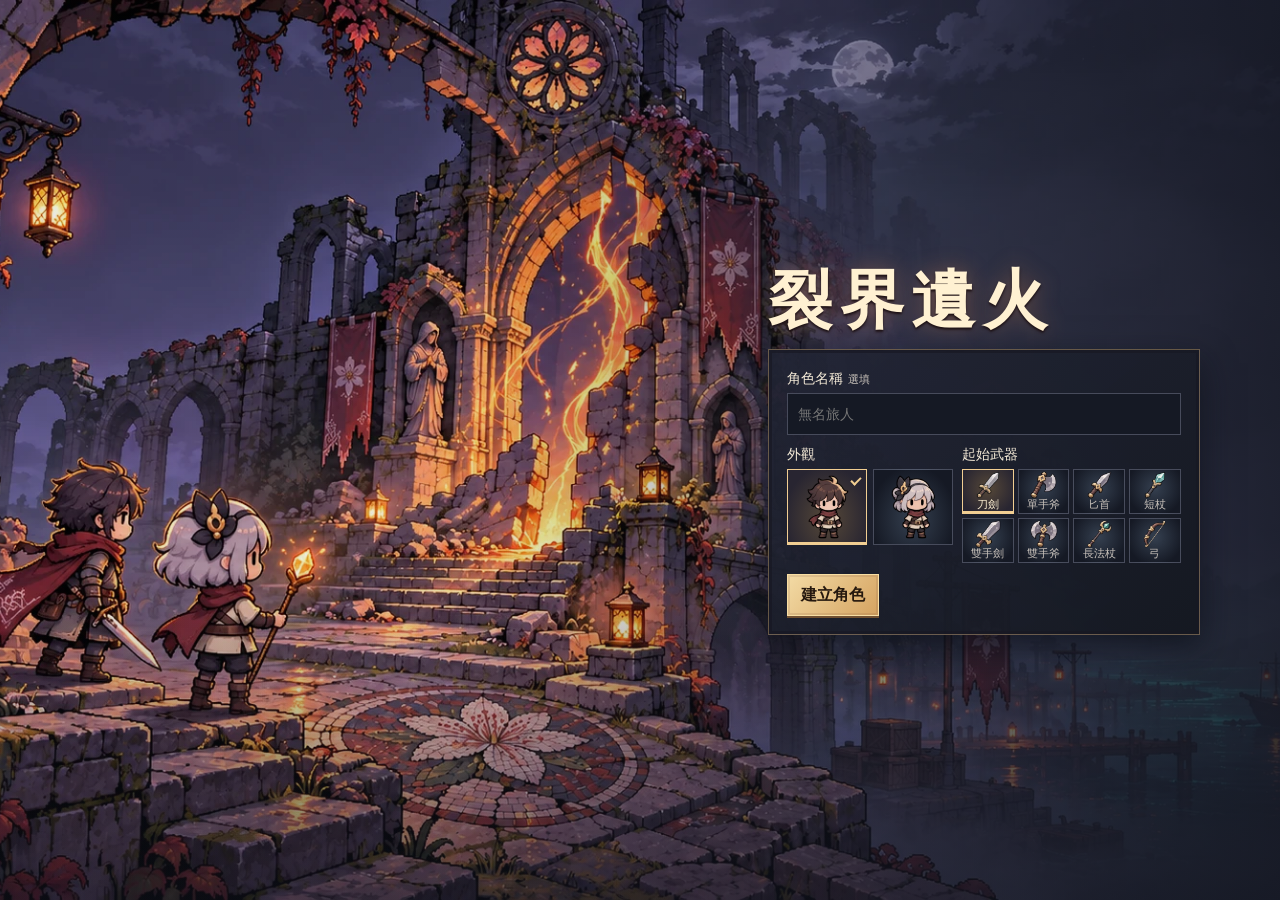
==== commit 2d836533: "Publish Emberfall v0.64.42" ====
--- a/play.html
+++ b/play.html
@@ -1,7 +1,7 @@
 <!doctype html>
 <html lang="zh-Hant">
-<head><meta name="emberfall-version" content="0.64.36"><meta name="emberfall-release" content="147"><meta charset="utf-8"><meta name="viewport" content="width=device-width,initial-scale=1,viewport-fit=cover"><meta name="theme-color" content="#141a24"><meta name="description" content="裂界遺火：以燼脈圖與裝備養成的 2D 刷裝動作 RPG。探索三章分岔路線、裂隙與終局守衛。"><title>裂界遺火</title><link rel="icon" href="data:image/svg+xml,%3Csvg xmlns='http://www.w3.org/2000/svg' viewBox='0 0 32 32'%3E%3Cpath d='M16 2 28 19 16 30 4 19Z' fill='%23b69a69'/%3E%3Cpath d='m16 10 5 10-5 5-5-5Z' fill='%23121614'/%3E%3C/svg%3E"><!-- PWA:START --><link rel="manifest" href="manifest.webmanifest"><link rel="apple-touch-icon" href="icons/emberfall-180.png"><!-- PWA:END --><link rel="stylesheet" href="style.css?v=147"><link rel="stylesheet" href="mobile.css?v=147"><link rel="stylesheet" href="ring-tree.css?v=141"><link rel="stylesheet" href="anime-theme.css?v=140"><link rel="stylesheet" href="anime-assets.css?v=108"><link rel="stylesheet" href="compact-skills.css?v=130"><link rel="stylesheet" href="cloud-ui.css?v=108"><link rel="stylesheet" href="verified-ui.css?v=109"><link rel="stylesheet" href="appearance-picker.css?v=109"></head>
-<body class="storage-loading"><div id="low-health-warning" aria-hidden="true"></div><div id="storage-loader" role="status">載入角色存檔…</div>
+<head><meta name="emberfall-version" content="0.64.42"><meta name="emberfall-release" content="153"><meta charset="utf-8"><meta name="viewport" content="width=device-width,initial-scale=1,viewport-fit=cover"><meta name="theme-color" content="#141a24"><meta name="description" content="裂界遺火：以燼脈圖與裝備養成的 2D 刷裝動作 RPG。探索三章分岔路線、裂隙與終局守衛。"><title>裂界遺火</title><link rel="icon" href="data:image/svg+xml,%3Csvg xmlns='http://www.w3.org/2000/svg' viewBox='0 0 32 32'%3E%3Cpath d='M16 2 28 19 16 30 4 19Z' fill='%23b69a69'/%3E%3Cpath d='m16 10 5 10-5 5-5-5Z' fill='%23121614'/%3E%3C/svg%3E"><!-- PWA:START --><link rel="manifest" href="manifest.webmanifest"><link rel="apple-touch-icon" href="icons/emberfall-180.png"><!-- PWA:END --><link rel="stylesheet" href="style.css?v=153"><link rel="stylesheet" href="mobile.css?v=153"><link rel="stylesheet" href="ring-tree.css?v=141"><link rel="stylesheet" href="anime-theme.css?v=153"><link rel="stylesheet" href="anime-assets.css?v=153"><link rel="stylesheet" href="compact-skills.css?v=130"><link rel="stylesheet" href="cloud-ui.css?v=108"><link rel="stylesheet" href="verified-ui.css?v=109"><link rel="stylesheet" href="appearance-picker.css?v=109"></head>
+<body class="storage-loading"><div data-game-view="direct" style="display:contents"><div id="low-health-warning" aria-hidden="true"></div><div id="storage-loader" role="status">載入角色存檔…</div>
 <dialog class="orientation-guard" id="orientation-guard" role="alertdialog" aria-modal="true" aria-labelledby="orientation-title" aria-describedby="orientation-copy" tabindex="-1" hidden><svg viewBox="0 0 64 64" aria-hidden="true"><rect x="20" y="10" width="24" height="44" rx="4" transform="rotate(90 32 32)"/><path d="M11 24A23 23 0 0 1 48 13m-1-7 2 8-8-1M53 40A23 23 0 0 1 16 51m1 7-2-8 8 1"/><path d="M47 29v6"/></svg><strong id="orientation-title">請將手機轉為橫向</strong><p id="orientation-copy">已暫停遊戲，橫向後繼續。</p></dialog>
 <svg class="svg-defs" aria-hidden="true"><defs><symbol id="i-dagger" viewBox="0 0 24 24"><path d="m16 3 5-1-1 5-8 8-4-4 8-8ZM6 10l8 8M9 14l-6 6m0-4 4 4"/></symbol><symbol id="i-sword" viewBox="0 0 24 24"><path d="m14 4 6-2-2 6-9 9-3-3ZM4 13l7 7M3 21l5-5M2 20l2 2"/></symbol><symbol id="i-earthbreak" viewBox="0 0 24 24"><path d="m2 15 5-4 4 2-3 3 1 3-5-1ZM12 14l4-2 6 3-2 4-5 1-3-3Z" fill="#516279" stroke="#99aabc" stroke-width=".8"/><path d="m2 15 3 1m4-1 2 1-1 2 3 3m-2-5 3 1 3-2 4 1" fill="none" stroke="#efb267" stroke-width="1.2" stroke-linejoin="round" stroke-linecap="round"/><path d="m17 3 4-1-1 4-6 7-2-2Z" fill="#dce8ef" stroke="#7590a4" stroke-width=".65"/><path d="m12 10 3 3m-1-1-3 2" fill="none" stroke="#efd192" stroke-width="1.15" stroke-linecap="round"/></symbol><symbol id="i-bow" viewBox="0 0 24 24"><path d="M5 3c16 1 15 15 16 16L5 3 3 21 21 19M3 21 19 5m-5 0h5v5"/></symbol><symbol id="i-staff" viewBox="0 0 24 24"><path d="m4 21 10-12M12 3l7-1 3 6-7 4-5-4Z"/></symbol><symbol id="i-rune" viewBox="0 0 24 24"><path d="m12 2 8 10-8 10-8-10ZM12 6v12M8 12h8"/></symbol><symbol id="i-map" viewBox="0 0 24 24"><path d="m2 5 7-3 6 3 7-3v17l-7 3-6-3-7 3ZM9 2v17M15 5v17"/></symbol><symbol id="i-bag" viewBox="0 0 24 24"><path d="M7 6V4a5 5 0 0 1 10 0v2M4 7h16l1 14H3ZM8 11v2m8-2v2"/></symbol><symbol id="i-tree" viewBox="0 0 24 24"><path d="M12 7v4M5 11h14M5 11v5M19 11v5M12 11v8"/><circle cx="12" cy="4" r="3"/><circle cx="5" cy="19" r="3"/><circle cx="19" cy="19" r="3"/></symbol><symbol id="i-book" viewBox="0 0 24 24"><path d="M12 5C8 2 3 3 2 4v16c4-2 7-1 10 1 3-2 6-3 10-1V4c-4-2-7-1-10 1v16M5 8h4m6 0h4M5 12h4m6 0h4"/></symbol><symbol id="i-chevron" viewBox="0 0 24 24"><path d="m9 5 7 7-7 7"/></symbol><symbol id="i-flame" viewBox="0 0 24 24"><path d="M13 2c1 6 9 7 7 14a8 8 0 0 1-16-1c0-3 2-5 4-7-1 6 2 6 3 4 2-3-1-5 2-10ZM12 14c-5 4-2 8 1 6 2-1 1-4-1-6Z"/></symbol><symbol id="i-shield" viewBox="0 0 24 24"><path d="m12 2 9 4-1 10-8 6-8-6L3 6ZM12 6v12M8 12h8"/></symbol><symbol id="i-heart" viewBox="0 0 24 24"><path d="M12 21 3 12C-2 5 7-1 12 6c5-7 14-1 9 6Z"/></symbol><symbol id="i-eye" viewBox="0 0 24 24"><path d="M2 12s8-15 20 0c-12 15-20 0-20 0Z"/><circle cx="12" cy="12" r="3"/></symbol><symbol id="i-helm" viewBox="0 0 24 24"><path d="M4 19V9a8 8 0 0 1 16 0v10l-5 3v-9H9v9ZM4 10h16M12 2v8"/></symbol><symbol id="i-armor" viewBox="0 0 24 24"><path d="M7 2 2 7l3 5 2-2-1 12h12l-1-12 2 2 3-5-5-5-5 3Z"/></symbol><symbol id="i-hand" viewBox="0 0 24 24"><path d="m7 22-4-8 2-2 3 3V4a2 2 0 0 1 3 0v8-9a2 2 0 0 1 3 0v9-7a2 2 0 0 1 3 0v8-5a2 2 0 0 1 3 0v9l-4 5Z"/></symbol><symbol id="i-boot" viewBox="0 0 24 24"><path d="M7 2h11l-1 12 5 5v3H3v-5l5-4Z"/></symbol><symbol id="i-whirl" viewBox="0 0 24 24"><path d="M20 7C12-3-1 7 5 16c4 6 15 4 15-3 0-6-9-8-11-3s5 8 6 3M20 2v5h-5"/></symbol><symbol id="i-wind" viewBox="0 0 24 24"><path d="M2 8h14c8 0 4-10 0-5M2 12h16c7 0 4 11-1 7M2 16h8"/></symbol><symbol id="i-lightning" viewBox="0 0 24 24"><path d="m13 2-9 12 7-1-1 9 10-13-7 1Z"/></symbol><symbol id="i-target" viewBox="0 0 24 24"><circle cx="12" cy="12" r="8"/><circle cx="12" cy="12" r="3"/><path d="M12 0v5m0 14v5M0 12h5m14 0h5"/></symbol><symbol id="i-meteor" viewBox="0 0 24 24"><path d="m9 4 10-2-2 10M6 8l7-5M15 16l6-7"/><circle cx="8" cy="16" r="6"/></symbol><symbol id="i-snow" viewBox="0 0 24 24"><path d="M12 1v22M2 6l20 12M2 18 22 6M8 3l4 4 4-4M8 21l4-4 4 4M2 10l5-1-1-5M22 14l-5 1 1 5M2 14l5 1-1 5M22 10l-5-1 1-5"/></symbol><symbol id="i-potion" viewBox="0 0 24 24"><path d="M8 2h8v4l-1 2 5 7v5l-3 2H7l-3-2v-5l5-7-1-2ZM5 15h14M10 18h4m-2-2v4"/></symbol><symbol id="i-pause" viewBox="0 0 24 24"><path d="M8 4v16M16 4v16"/></symbol><symbol id="i-play" viewBox="0 0 24 24"><path d="m7 3 14 9-14 9Z"/></symbol><symbol id="i-close" viewBox="0 0 24 24"><path d="m5 5 14 14M5 19 19 5"/></symbol><symbol id="i-coin" viewBox="0 0 24 24"><circle cx="12" cy="12" r="9"/><path d="m12 6 4 6-4 6-4-6Z"/></symbol><symbol id="i-check" viewBox="0 0 24 24"><path d="m4 12 5 5L20 6"/></symbol><symbol id="i-lock" viewBox="0 0 24 24"><path d="M7 10V6a5 5 0 0 1 10 0v4M4 10h16v12H4ZM12 14v4"/></symbol><symbol id="i-chest" viewBox="0 0 24 24"><path d="M3 9V5h18v4M2 9h20v12H2ZM3 13h18M10 10h4v6h-4ZM7 4v5m10-5v5"/></symbol><symbol id="i-flag" viewBox="0 0 24 24"><path d="M5 22V2m0 1c5-4 8 4 15 0v11c-7 4-10-4-15 0"/></symbol><symbol id="i-ring" viewBox="0 0 24 24"><circle cx="12" cy="15" r="7"/><path d="m7 5 5-4 5 4-5 6ZM7 5h10"/></symbol><symbol id="i-salvage" viewBox="0 0 24 24"><path d="m14 2 8 8-4 4-8-8 4-4ZM12 8 2 18l4 4L16 12M17 19l2 3m2-6 2 1M3 4l2 2"/></symbol><symbol id="i-unlock" viewBox="0 0 24 24"><path d="M8 10V6a4 4 0 0 1 8 0M5 10h14v12H5ZM12 14v4"/></symbol></defs></svg>
 <div class="game-shell">
@@ -56,7 +56,7 @@
  <nav class="bottom-nav" aria-label="遊戲選單"><button data-panel="achievements" aria-keyshortcuts="L" title="成就（L）"><kbd class="nav-shortcut" aria-hidden="true">L</kbd><svg aria-hidden="true"><use href="#i-flag"/></svg><span class="nav-label">成就</span><span id="achievement-badge"></span></button><button data-panel="inventory" aria-keyshortcuts="B" title="背包（B）"><kbd class="nav-shortcut" aria-hidden="true">B</kbd><svg aria-hidden="true"><use href="#i-bag"/></svg><span class="nav-label">裝備</span><span id="bag-badge"></span></button><button data-panel="talents" aria-keyshortcuts="K" title="技能（K）"><kbd class="nav-shortcut" aria-hidden="true">K</kbd><svg aria-hidden="true"><use href="#i-tree"/></svg><span class="nav-label">技能</span><span class="point-dot"></span></button><button data-panel="stats" aria-keyshortcuts="P" title="角色統計（P）"><kbd class="nav-shortcut" aria-hidden="true">P</kbd><svg aria-hidden="true"><use href="#i-shield"/></svg><span class="nav-label">角色統計</span></button><button id="settings" aria-keyshortcuts="O" title="設定（O）" aria-label="遊戲設定" aria-haspopup="dialog"><svg viewBox="0 0 24 24" aria-hidden="true"><path d="m10 2-1 3-3 1-3-1-2 4 2 3-1 3 2 4 3-1 3 1 1 3h4l1-3 3-1 3 1 2-4-2-3 1-3-2-4-3 1-3-1-1-3Z"/><circle cx="12" cy="12" r="3"/></svg><span class="nav-label">設定</span><kbd class="nav-shortcut" aria-hidden="true">O</kbd></button></nav>
  <div class="game-save-state" id="save-status">進度已儲存</div>
 </div>
-<dialog id="panel-dialog" aria-labelledby="dialog-title"><div class="dialog-header"><div class="dialog-heading-accessible"><div class="eyebrow" id="dialog-eyebrow"></div><h2 id="dialog-title"></h2></div><nav id="panel-tabs" aria-label="面板切換"></nav><button id="dialog-close" class="close-btn modal-close" aria-label="關閉面板" title="關閉面板"><svg><use href="#i-close"/></svg></button></div><section id="settings-tools" class="settings-tools game-top-tools" aria-label="一般設定" hidden><button id="pause" aria-label="暫停遊戲"><svg><use href="#i-pause"/></svg><small>暫停</small></button><button id="fullscreen" aria-label="全螢幕遊戲"><span aria-hidden="true">⛶</span><small>全螢幕</small></button></section><div id="dialog-body"></div></dialog><dialog id="skill-catalog-dialog" aria-labelledby="skill-catalog-title"></dialog><div id="game-notices"><div id="loot-notices" role="log" aria-label="拾取物品"></div><div id="level-notice" role="status"></div><div id="action-notices" role="log" aria-label="遊戲提示"></div></div><div id="toasts" aria-live="polite"></div><input id="import-file" type="file" accept="application/json,application/gzip,.json,.gz" hidden><script type="module" src="app.js?v=147"></script>
+<dialog id="panel-dialog" aria-labelledby="dialog-title"><div class="dialog-header"><div class="dialog-heading-accessible"><div class="eyebrow" id="dialog-eyebrow"></div><h2 id="dialog-title"></h2></div><nav id="panel-tabs" aria-label="面板切換"></nav><button id="dialog-close" class="close-btn modal-close" aria-label="關閉面板" title="關閉面板"><svg><use href="#i-close"/></svg></button></div><section id="settings-tools" class="settings-tools game-top-tools" aria-label="一般設定" hidden><button id="pause" aria-label="暫停遊戲"><svg><use href="#i-pause"/></svg><small>暫停</small></button><button id="fullscreen" aria-label="全螢幕遊戲"><span aria-hidden="true">⛶</span><small>全螢幕</small></button></section><div id="dialog-body"></div></dialog><dialog id="skill-catalog-dialog" aria-labelledby="skill-catalog-title"></dialog><div id="game-notices"><div id="loot-notices" role="log" aria-label="拾取物品"></div><div id="level-notice" role="status"></div><div id="action-notices" role="log" aria-label="遊戲提示"></div></div><div id="toasts" aria-live="polite"></div><input id="import-file" type="file" accept="application/json,application/gzip,.json,.gz" hidden></div><script type="module" src="play-entry.js?v=153"></script>
 
-<!-- PWA:START --><script type="module" src="pwa.js?v=108"></script><script type="module" src="updates.js?v=147"></script><!-- PWA:END -->
+
 </body></html>
--- a/style.css
+++ b/style.css
@@ -3,11 +3,11 @@
 
 .close-btn{border:1px solid #455039;width:34px;height:34px;display:grid;place-items:center;color:#a1aa91}.close-btn svg{width:16px}.close-btn:hover{color:#e4d3a7;border-color:#a08a58}dialog{width:min(870px,94vw);max-height:88dvh;padding:0;background:linear-gradient(135deg,#20271e,#121c14);color:var(--text);border:1px solid #77714d;box-shadow:0 20px 100px #0009}dialog::backdrop{background:#070e0bc9;backdrop-filter:blur(5px)}.dialog-header{display:flex;align-items:center;justify-content:space-between;padding:22px 26px;border-bottom:1px solid #424b35;position:sticky;top:0;background:#192219;z-index:2}.dialog-header h2{font:23px/1.7 var(--serif);color:#ddd1ae;letter-spacing:3px}.dialog-header .eyebrow{font-size:8px}#dialog-body{padding:24px 26px 30px}.panel-intro{font-size:11px;color:#9ca78d;line-height:1.9;margin-bottom:20px}.class-grid{display:grid;grid-template-columns:repeat(3,1fr);gap:14px}.class-card{border:1px solid #4d5b3d;padding:25px 17px 18px;text-align:left;background:#1b281b;position:relative}.class-card.selected{border-color:var(--gold);background:linear-gradient(135deg,#b49f6020,#18271a)}.class-card>svg{display:block;height:60px;width:60px;margin:10px auto 28px;stroke-width:1;color:var(--class-color)}.class-card h3{font:22px var(--serif);letter-spacing:4px;color:var(--class-color)}.class-card small{font-size:9px;color:#a9a68e;letter-spacing:1px;display:block;margin:7px 0 15px}.class-card p{font-size:10px;color:#8f9f83;line-height:1.9;min-height:57px}.class-builds{border-top:1px solid #445037;margin-top:17px;padding-top:13px;display:flex;gap:8px;flex-wrap:wrap}.class-builds span{font-size:9px;background:#101a11;border:1px solid #48573b;padding:3px 7px;color:#b0b89b}.class-card .gold-btn{width:100%;margin-top:20px;min-height:36px;font-size:10px}.empty-state{padding:30px;text-align:center;border:1px dashed #4a5a3a;color:#8a9d79;font-size:11px;grid-column:1/-1}.guide-grid{display:grid;grid-template-columns:1fr 1fr;gap:22px}.guide-block{border:1px solid #415235;padding:18px;background:#162416}.guide-block h3{font:17px var(--serif);color:#cbbf9c;letter-spacing:2px;margin-bottom:12px}.guide-block p{font-size:11px;line-height:2;color:#9aaa8c}.guide-block kbd{background:#0c190e;border:1px solid #4e6040;padding:1px 5px;font:10px var(--game-font);color:#c3caaa}.guide-block ol{padding-left:19px;margin:0;color:#9aaa8c;font-size:11px;line-height:2.3}.save-actions{display:flex;gap:10px;margin-top:16px}.save-actions button{border:1px solid #69704d;padding:8px 13px;font-size:10px;color:#c6bc96}.difficulty-options{display:grid;grid-template-columns:repeat(3,1fr);gap:12px}.difficulty-option{padding:22px 15px;border:1px solid #4d5b3d;background:#1b281b;text-align:left}.difficulty-option.selected{border-color:#bba36f}.difficulty-option b{display:block;font:19px var(--serif);color:#d2c196;margin-bottom:13px}.difficulty-option span{font-size:10px;display:block;color:#95a784;line-height:2}.difficulty-option .gold-btn{margin-top:20px;min-height:34px;font-size:10px;width:100%}#toasts{position:fixed;right:24px;bottom:28px;display:flex;flex-direction:column;gap:8px;z-index:50;pointer-events:none}.toast{padding:12px 18px;background:#202e1ff5;border:1px solid #6a764b;color:#dbcfaa;font-size:11px;box-shadow:0 5px 25px #0006;animation:toastin .2s ease;max-width:340px}@keyframes toastin{from{opacity:0;transform:translateY(8px)}to{opacity:1;transform:translateY(0)}}
 
-.roster-toolbar{display:flex;align-items:center;justify-content:space-between;gap:20px;margin-bottom:22px}.roster-toolbar p{font-size:11px;color:#9ba98b;line-height:1.9;max-width:430px}.roster-toolbar .gold-btn{white-space:nowrap;font-size:11px;padding:11px 14px;gap:10px}.roster-toolbar .gold-btn span{font-size:9px;font-weight:400;opacity:.7}.hero-list{display:grid;gap:12px}.hero-card{display:flex;align-items:center;gap:20px;padding:20px;border:1px solid #415138;background:linear-gradient(100deg,#23311f80,#142217);position:relative}.hero-card.selected{border-color:#a29261;background:linear-gradient(100deg,#a18d4a1c,#1b291b)}.hero-card-icon{width:70px;height:80px;display:grid;place-items:center;border:1px solid #67734b44;background:#0f1b1255;flex-shrink:0;color:var(--class-color)}.hero-card-icon svg{width:43px;height:50px;stroke-width:1}.hero-card-info{flex:1;min-width:0}.hero-class-label{display:block;font-size:9px;letter-spacing:1px;color:var(--class-color);margin-bottom:5px}.hero-card-info h3{font:21px var(--serif);letter-spacing:2px;color:#ddd2b1;overflow-wrap:anywhere}.hero-card-info p{font-size:10px;color:#96a585;margin:8px 0 3px}.hero-card-info small{font-size:9px;color:#708766}.hero-card-actions{display:flex;flex-direction:column;align-items:center;gap:12px;flex-shrink:0}.hero-card-actions>.gold-btn,.hero-card-actions>.outline-btn{min-width:112px;justify-content:center;min-height:39px;font-size:10px;letter-spacing:1px;padding:8px 14px}.hero-card-actions .text-btn{font-size:9px}.roster-note{font-size:10px;color:#7e9273;border-top:1px solid #3d4c33;margin-top:22px;padding-top:16px;line-height:1.9}.roster-combat-lock{display:flex;justify-content:space-between;gap:12px;align-items:center;border:1px solid #8e724455;background:#75602b16;padding:12px 14px;font-size:11px;color:#c7b289;margin-bottom:17px}.roster-combat-lock .text-btn{white-space:nowrap;color:#dac591}
-.create-intro{margin-bottom:23px}.create-intro p{font:17px var(--serif);color:#cfc3a1;letter-spacing:1px;margin-bottom:7px}.create-intro>span{font-size:10px;color:#8da080}.hero-name-field{display:block;margin-bottom:22px}.hero-name-field>span:first-child{display:flex;align-items:center;justify-content:space-between;font-size:11px;color:#c8bd9d;margin-bottom:9px;letter-spacing:1px}.hero-name-field small{font-size:9px;color:#829477;letter-spacing:0}.hero-name-field input{display:block;width:100%;min-height:47px;border:1px solid #677049;background:#0f1b12;color:#e3d5b4;border-radius:0;padding:12px 14px;font:16px/1.4 var(--serif);letter-spacing:1px;outline:none}.hero-name-field input:focus{border-color:#c2aa70;box-shadow:0 0 0 2px #b5a56b13}.hero-name-field input::placeholder{font:12px var(--game-font);color:#586e50;letter-spacing:1px}.name-helper{display:block;font-size:9px;color:#71866a;margin-top:6px}.create-class-heading{display:flex;justify-content:space-between;margin-bottom:12px;font-size:11px;color:#c4bb9b;letter-spacing:1px}.create-class-heading small{font-size:9px;color:#8b987c;letter-spacing:.3px}.create-class-grid .class-card{position:relative;cursor:pointer;transition:border-color .15s,background .15s}.create-class-grid .class-card:hover{border-color:#928a59}.create-class-grid .class-card.selected{border-color:#c4ac76;box-shadow:inset 0 0 0 1px #bda56b33}.create-class-grid .class-card>svg{margin:6px auto 20px;height:48px}.create-class-grid .class-card p{min-height:60px}.class-choice-mark{position:absolute;right:10px;top:10px;width:21px;height:21px;display:grid;place-items:center;border:1px solid #596849;background:#142015;color:#d5c18d;opacity:.3}.class-choice-mark svg{width:12px;height:12px}.selected>.class-choice-mark{opacity:1;border-color:#bca16d;background:#b19a4a22}.form-error{font-size:11px;color:#dba28a;line-height:1.8;min-height:22px;margin-top:14px}.create-form-footer{display:flex;justify-content:space-between;align-items:center;gap:16px;border-top:1px solid #3c4d32;padding-top:19px;margin-top:5px}.create-form-footer .text-btn{font-size:10px}.create-form-footer .gold-btn{font-size:11px}.roster-toolbar button:disabled,.hero-card button:disabled{opacity:.35}
-
-
-@media(max-width:700px){dialog{width:96vw;max-height:92dvh}.dialog-header{padding:15px 17px}.dialog-header h2{font-size:21px}#dialog-body{padding:18px 16px 23px}.class-grid{grid-template-columns:1fr;gap:10px}.class-card{padding:17px;display:grid;grid-template-columns:50px 1fr;gap:0 12px}.class-card>svg{grid-row:1/5;width:35px;height:44px;margin:8px 0}.class-card h3{font-size:20px}.class-card small{font-size:9px;margin:3px 0 9px}.class-card p{font-size:10px;min-height:0}.class-builds{grid-column:2;padding-top:8px;margin-top:9px}.class-builds span{font-size:8px}.create-intro p{font-size:15px}.create-intro>span{font-size:9px}.create-form-footer .gold-btn{font-size:10px;padding:10px 12px}.create-form-footer .text-btn{font-size:9px}.roster-toolbar{flex-direction:column;align-items:stretch;gap:12px}.roster-toolbar p{font-size:10px}.hero-card{padding:13px 12px;gap:12px;flex-wrap:wrap}.hero-card-icon{width:45px;height:60px}.hero-card-icon svg{width:30px;height:38px}.hero-card-info h3{font-size:18px}.hero-card-info p{font-size:9px}.hero-class-label{font-size:8px}.hero-card-actions{width:100%;flex-direction:row;justify-content:flex-end;gap:16px;border-top:1px solid #435833;padding-top:10px}.hero-card-actions>.gold-btn,.hero-card-actions>.outline-btn{min-height:34px;font-size:9px;order:1;min-width:120px}.guide-grid{grid-template-columns:1fr}.guide-block{padding:16px}.guide-block p,.guide-block ol{font-size:11px}.difficulty-options{grid-template-columns:1fr}.difficulty-option{padding:16px;display:grid;grid-template-columns:1fr 100px;gap:5px 10px}.difficulty-option b{font-size:18px;margin-bottom:5px}.difficulty-option span{grid-column:1;font-size:10px}.difficulty-option .gold-btn{grid-column:2;grid-row:1/4;align-self:center;margin:0}.roster-note{font-size:9px}}
+
+.name-helper{display:block;font-size:9px;color:#71866a;margin-top:6px}.class-choice-mark{position:absolute;right:10px;top:10px;width:21px;height:21px;display:grid;place-items:center;border:1px solid #596849;background:#142015;color:#d5c18d;opacity:.3}.class-choice-mark svg{width:12px;height:12px}.selected>.class-choice-mark{opacity:1;border-color:#bca16d;background:#b19a4a22}.form-error{font-size:11px;color:#dba28a;line-height:1.8;min-height:22px;margin-top:14px}
+
+
+@media(max-width:700px){dialog{width:96vw;max-height:92dvh}.dialog-header{padding:15px 17px}.dialog-header h2{font-size:21px}#dialog-body{padding:18px 16px 23px}.class-grid{grid-template-columns:1fr;gap:10px}.class-card{padding:17px;display:grid;grid-template-columns:50px 1fr;gap:0 12px}.class-card>svg{grid-row:1/5;width:35px;height:44px;margin:8px 0}.class-card h3{font-size:20px}.class-card small{font-size:9px;margin:3px 0 9px}.class-card p{font-size:10px;min-height:0}.class-builds{grid-column:2;padding-top:8px;margin-top:9px}.class-builds span{font-size:8px}.guide-grid{grid-template-columns:1fr}.guide-block{padding:16px}.guide-block p,.guide-block ol{font-size:11px}.difficulty-options{grid-template-columns:1fr}.difficulty-option{padding:16px;display:grid;grid-template-columns:1fr 100px;gap:5px 10px}.difficulty-option b{font-size:18px;margin-bottom:5px}.difficulty-option span{grid-column:1;font-size:10px}.difficulty-option .gold-btn{grid-column:2;grid-row:1/4;align-self:center;margin:0}}
 
 @media(pointer:coarse),(max-width:700px){.touch-joystick{display:block;position:absolute;left:25px;bottom:235px;width:94px;height:94px;border:1px solid #bfca9a44;border-radius:50%;background:#10201677;z-index:6;touch-action:none;box-shadow:inset 0 0 18px #0004}#stick{position:absolute;left:27px;top:27px;width:38px;height:38px;border:1px solid #c9cea477;border-radius:50%;background:radial-gradient(#829a6566,#3e624633);pointer-events:none}.touch-attack{display:block;position:absolute;right:27px;bottom:244px;z-index:6}.touch-attack button{display:flex;align-items:center;justify-content:center;flex-direction:column;gap:3px;width:74px;height:74px;border-radius:50%;border:1px solid #c7ba8377;background:radial-gradient(#506442aa,#1b321eaa);color:#dbcc9f;touch-action:none;box-shadow:0 0 0 4px #10241666}.touch-attack button svg{width:29px;height:29px}.touch-attack button small{font-size:9px}.touch-attack button.pressed{background:#718347bb;border-color:#ecdcaa}.arena:not(.in-combat) .touch-attack,.arena:not(.in-combat) .touch-joystick{opacity:.18;pointer-events:none}.skill-button kbd{display:none}.game-feed{display:none}.game-save-state{display:none}.skill-button{min-width:45px;min-height:45px}}
 @media(max-width:1100px){.combat-dock{width:min(760px,calc(100% - 50px));grid-template-columns:1fr 250px 1fr;gap:20px}.chapter-label{gap:8px}.game-save-state{display:none}.game-feed{display:none}.bottom-nav{gap:18px}.resource-heading b{font-size:12px}}
@@ -29,20 +29,16 @@
 @media(max-width:700px){dialog.skill-dialog{max-height:94dvh;width:96vw}.skill-dialog #dialog-body{padding:13px 12px 18px}.d2-tabs{gap:4px;margin-bottom:10px}.d2-tabs>button{font-size:12px;letter-spacing:0;min-height:48px;padding:7px 3px}.d2-tabs>button>small{font-size:8px;margin-top:4px}.d2-workbench{grid-template-columns:1fr;gap:13px}.d2-board{height:450px;padding-left:26px}.d2-tiers{width:25px}.d2-tiers>span{width:24px;font-size:13px}.d2-tiers small{font-size:6px}.d2-node{width:83px;height:65px;gap:4px}.d2-node-icon{height:40px;width:40px}.d2-node-icon>svg{height:25px;width:25px}.d2-node>b{font-size:10px;max-width:83px}.d2-node>em{top:29px;right:9px;font-size:11px;padding:1px 3px}.d2-node>em>small{font-size:7px}.d2-detail{padding:15px}.d2-detail-title h3{font-size:23px}.d2-detail-title>div>small{font-size:10px}.d2-description{font-size:11px}.d2-invest{font-size:13px;min-height:44px}.d2-node-icon>.can-invest{width:15px;height:15px}}
 @media(max-height:550px) and (pointer:coarse){.d2-workbench{grid-template-columns:minmax(0,1fr) 300px}.d2-board{height:460px}.d2-tabs>button{min-height:44px;font-size:14px}.d2-node{width:83px}}
 /* v0.6 equipment: positional worn slots, grid pack and immediate comparison. */
-dialog.inventory-dialog{width:min(1160px,96vw);max-height:92dvh}.inventory-topline{display:flex;justify-content:space-between;align-items:center;gap:20px;padding:0 0 20px;border-bottom:1px solid #5a6346;margin-bottom:20px}.inventory-topline h3{font:23px var(--serif);letter-spacing:2px;color:#d7c69c;margin:5px 0 0}.inventory-topline>div>small{font-size:9px;color:#869c80;letter-spacing:1px}.inventory-currencies{display:flex;align-items:center;justify-content:flex-end;gap:17px;flex-wrap:wrap;font-size:11px;color:#c5c49f}.inventory-currencies span,.inventory-currencies button{display:inline-flex;align-items:center;gap:7px}.inventory-currencies svg{width:16px;height:16px;color:#b6a26c}.inventory-currencies>.text-btn{font-size:10px;min-height:32px}.inventory-workbench{display:grid;grid-template-columns:300px minmax(0,1fr);gap:20px;align-items:start}.paperdoll-pane,.backpack-pane{min-width:0;border:1px solid #62684a;background:linear-gradient(130deg,#25302099,#101b14dd);padding:17px}.inventory-pane-title{display:flex;justify-content:space-between;gap:10px;align-items:center;margin-bottom:15px}.inventory-pane-title h3{font:17px var(--serif);letter-spacing:1px;color:#c9c7a4;margin:0;display:flex;align-items:center;gap:8px;white-space:nowrap}.inventory-pane-title>small{font-size:8px;color:#8fa080}.inventory-pane-title h3>svg{height:19px;width:19px}.inventory-pane-title h3>b{font:15px var(--game-font);color:#d7c187;margin-left:5px}.inventory-pane-title h3>b>small{font-size:10px;color:#809876}.inventory-pane-title>.text-btn{font-size:9px;min-height:30px;white-space:nowrap}.paperdoll{position:relative;height:325px;max-width:280px;margin:12px auto 0;background:radial-gradient(ellipse,#7c8a4b12,transparent 68%)}.paperdoll-slot{position:absolute;width:68px;text-align:center;z-index:1}.paperdoll-slot-label{display:block;font-size:9px;letter-spacing:2px;color:#90a082;margin-bottom:7px}.slot-helm{left:calc(50% - 34px);top:0}.slot-charm{right:0;top:21px}.slot-weapon{left:0;top:120px}.slot-chest{left:calc(50% - 34px);top:109px}.slot-hands{right:0;top:120px}.slot-feet{left:calc(50% - 34px);top:226px}.paperdoll-slot .inventory-cell{width:68px;height:68px}.paperdoll-figure{position:absolute;left:50%;top:35px;width:124px;height:250px;transform:translateX(-50%);opacity:.24;filter:drop-shadow(0 0 14px #b7c68922)}.paperdoll-figure>i{position:absolute;display:block;background:linear-gradient(120deg,#849a7b44,#2a4a3a33);border:1px solid #a9b29a55}.figure-head{left:45px;top:8px;width:35px;height:40px;border-radius:45% 45% 40% 40%}.figure-body{top:55px;left:25px;width:76px;height:110px;clip-path:polygon(15% 0,85% 0,100% 32%,78% 100%,22% 100%,0 32%)}.figure-arms{top:65px;left:0;width:124px;height:90px;clip-path:polygon(0 0,19% 0,25% 100%,13% 100%,9% 32%,0 26%,0 0,100% 0,100% 26%,91% 32%,87% 100%,75% 100%,81% 0)}.figure-legs{top:156px;left:29px;width:68px;height:95px;clip-path:polygon(0 0,100% 0,94% 100%,62% 100%,50% 35%,38% 100%,6% 100%)}.paperdoll-stats{display:grid;grid-template-columns:repeat(3,1fr);gap:10px;border-top:1px solid #4e5d40;padding:14px 2px 0}.paperdoll-stats>div{text-align:center}.paperdoll-stats small{font-size:9px;color:#8b9f7e;display:block;margin-bottom:5px}.paperdoll-stats b{font:19px var(--game-font);color:#d8cb9e}.inventory-cell{position:relative;display:grid;place-items:center;aspect-ratio:1;min-width:0;min-height:0;border:1px solid color-mix(in srgb,var(--item-color,#697958) 55%,#243121);background:radial-gradient(ellipse at 45% 25%,color-mix(in srgb,var(--item-color,#637a5a) 14%,transparent),transparent 75%),#101b14;box-shadow:inset 0 0 0 3px #0a140e99,0 1px 3px #0004;color:var(--item-color,#6f8967);padding:9px;cursor:grab;touch-action:manipulation;user-select:none;-webkit-user-select:none;-webkit-touch-callout:none;transition:background .12s,border-color .12s}.inventory-cell>svg{width:65%;height:65%;max-width:39px;max-height:39px;filter:drop-shadow(1px 2px 3px #0008);pointer-events:none}.inventory-cell:hover,.inventory-cell:focus-visible{outline:none;border-color:#dfcc91;background-color:#283621;box-shadow:inset 0 0 0 2px #8c864455,0 0 0 1px #9c9553}.inventory-cell.selected{outline:1px solid #f2d894;outline-offset:-4px;box-shadow:inset 0 0 20px #ad945122;border-color:#e2c879}.cell-quality{position:absolute;left:5px;right:5px;bottom:4px;height:2px;background:var(--item-color);opacity:.55}.cell-upgrade{position:absolute;top:3px;right:4px;font:10px var(--game-font);color:#e1cd91;pointer-events:none}.cell-set,.cell-skill{position:absolute;font-style:normal;font-size:10px;pointer-events:none}.cell-set{left:4px;top:3px;color:#d5bc85}.cell-skill{right:4px;bottom:8px;color:#8fd1cc}.empty-cell{cursor:default;border-color:#3f523755;background:linear-gradient(135deg,#101e1455,#0a150f66);box-shadow:inset 0 0 0 2px #0a140e33}.empty-cell:after{content:'';width:6px;height:6px;border:1px solid #5a704426;transform:rotate(45deg)}.empty-cell:hover{background-color:transparent;border-color:#3f523755;box-shadow:none}.empty-equipment{color:#75866c;opacity:.6;cursor:default;border-style:dashed}.empty-equipment>small{position:absolute;bottom:5px;font-size:8px;color:#788a71}.backpack-toolbar{display:flex;align-items:center;gap:12px;justify-content:space-between;margin-bottom:12px}.backpack-toolbar>select{padding:8px 10px;font-size:10px;background:#112017;color:#bfc5a4;border:1px solid #5d6c48;min-width:100px;max-width:150px}.backpack-toolbar>span{font-size:8px;color:#789273;line-height:1.7}.backpack-toolbar>.text-btn{font-size:9px;white-space:nowrap}.backpack-scroll{max-height:343px;overflow-y:auto;overscroll-behavior:contain;scrollbar-width:thin;scrollbar-color:#738052 #122017;padding:3px 5px 3px 3px;border:1px solid #4d6142;background:#0c180fcc}.backpack-grid{display:grid;grid-template-columns:repeat(10,minmax(0,1fr));gap:4px;min-width:0}.backpack-quality-key{display:flex;justify-content:flex-end;flex-wrap:wrap;gap:13px;font-size:8px;padding:11px 0}.inventory-selection{border-top:1px solid #526044;margin-top:3px;padding-top:12px;min-height:80px}.inventory-selection-actions{display:flex;flex-wrap:wrap;gap:8px;align-items:center;margin-top:12px}.inventory-selection-actions>.gold-btn,.inventory-selection-actions>.outline-btn{min-height:34px;padding:7px 13px;font-size:10px;letter-spacing:.5px}.inventory-selection-actions>.text-btn{font-size:9px;padding:7px 10px;min-height:34px}.inventory-selected-details{display:none}.inventory-dragging .drop-compatible{outline:2px dashed #b3d59b;outline-offset:2px}.inventory-dragging .drag-source{opacity:.35}.inventory-dragging .drop-hover{outline:2px solid #dddb95!important;background:#455834!important;opacity:1}.inventory-dragging .drop-rejected{outline:2px solid #dc7969!important;background:#583b2c!important}.equipment-tooltip-columns{display:grid;grid-template-columns:1fr;min-width:0}.equipment-tooltip-columns.has-comparison{grid-template-columns:1fr 1fr}.equipment-tooltip-card{min-width:0;padding:15px 16px 12px;background:linear-gradient(135deg,#222c21aa,#0c1611cc);border-top:2px solid var(--item-color)}.equipment-tooltip-card+.equipment-tooltip-card{border-left:1px solid #65714a66;background:#101b14cc}.tooltip-caption{display:block;font-size:9px;letter-spacing:1px;color:#829a7c;margin-bottom:9px}.equipment-tooltip-card h3{font:18px/1.5 var(--serif);letter-spacing:.5px;color:var(--item-color);overflow-wrap:anywhere;margin:0 0 6px}.tooltip-tags{font-size:9px;line-height:1.8;color:#8fa182;border-bottom:1px solid #57654866;padding-bottom:9px}.tooltip-base{padding:9px 0;margin:0;display:grid;gap:3px}.tooltip-base>div{display:flex;align-items:center;justify-content:space-between;gap:8px;font-size:11px}.tooltip-base dt{color:#a6b39a}.tooltip-base dd{margin:0;font:12px var(--game-font);color:#e2ddbd}.tooltip-affixes{list-style:none;margin:0;padding:9px 0;border-top:1px solid #4e624133;font-size:10px;line-height:1.9;color:#9ebadb}.tooltip-affixes .muted{color:#627c64}.tooltip-granted{padding:8px 10px;border:1px solid #5a837755;color:#b2d5cf;margin:4px 0 9px;background:#182d2333}.tooltip-granted>svg{height:15px;width:15px;vertical-align:middle;margin-right:5px}.tooltip-granted>b{font-size:10px;font-weight:400}.tooltip-granted>p{font-size:9px;line-height:1.8;color:#8eaaa0;margin:5px 0 0}.tooltip-set{padding:8px 0;border-top:1px solid #506a4244}.tooltip-set>b{font-size:10px;color:#c5b37e}.tooltip-set p{font-size:9px;color:#687f61;margin:5px 0;line-height:1.6}.tooltip-set p.active{color:#b7cd8f}.tooltip-score{font-size:9px;color:#809376;display:flex;align-items:center;gap:9px;padding:8px 0 0;border-top:1px solid #4e624133}.tooltip-score b{font:13px var(--game-font);color:#cbbb8e}.tooltip-score>span{margin-left:auto;font-size:8px}.tooltip-comparison{padding:10px 15px;border-top:1px solid #7d805b66;display:flex;align-items:center;gap:10px;font-size:10px;background:#1d3020}.tooltip-comparison b{font:16px var(--game-font)}.tooltip-comparison.better{color:#afd09d}.tooltip-comparison.worse{color:#d29a8f;background:#30241b}.tooltip-comparison>span{margin-left:auto;font-size:8px;color:#8b9d7c}
-@media(max-width:1050px){.inventory-workbench{grid-template-columns:260px minmax(0,1fr);gap:14px}.paperdoll-pane,.backpack-pane{padding:13px}.paperdoll-slot,.paperdoll-slot .inventory-cell{width:62px}.paperdoll-slot .inventory-cell{height:62px}.slot-helm,.slot-chest,.slot-feet{left:calc(50% - 31px)}.backpack-grid{grid-template-columns:repeat(8,minmax(0,1fr))}.backpack-toolbar>span{display:none}.paperdoll-slot-label{font-size:8px}.inventory-currencies{gap:10px;font-size:10px}.paperdoll-stats b{font-size:18px}}
-@media(max-width:700px){dialog.inventory-dialog{width:96vw;max-height:94dvh}.inventory-dialog #dialog-body{padding:13px 12px 20px}.inventory-topline{align-items:flex-start;gap:12px;flex-direction:column;padding-bottom:13px;margin-bottom:13px}.inventory-topline h3{font-size:21px;margin-top:3px}.inventory-currencies{width:100%;justify-content:flex-start;gap:12px;font-size:10px}.inventory-currencies>.text-btn{margin-left:auto;font-size:9px;min-height:32px;padding:0}.inventory-currencies svg{width:14px;height:14px}.inventory-workbench{grid-template-columns:1fr;gap:15px}.paperdoll-pane,.backpack-pane{padding:13px}.inventory-pane-title{margin-bottom:9px}.inventory-pane-title h3{font-size:17px}.paperdoll{height:270px;max-width:280px;margin-top:7px}.paperdoll-slot,.paperdoll-slot .inventory-cell{width:60px}.paperdoll-slot .inventory-cell{height:60px}.paperdoll-slot-label{margin-bottom:5px;font-size:9px}.slot-helm{left:calc(50% - 30px);top:0}.slot-charm{top:17px;right:7px}.slot-weapon{left:7px;top:97px}.slot-chest{left:calc(50% - 30px);top:89px}.slot-hands{right:7px;top:97px}.slot-feet{left:calc(50% - 30px);top:187px}.paperdoll-figure{top:20px;height:230px;transform:translateX(-50%) scale(.87);transform-origin:top center}.paperdoll-stats{padding-top:11px}.paperdoll-stats b{font-size:18px}.backpack-toolbar{gap:7px}.backpack-toolbar>select{font-size:10px;min-height:36px;padding:6px 8px}.backpack-toolbar>.text-btn{font-size:9px;min-height:36px}.backpack-scroll{max-height:275px;padding:3px 4px 3px 3px}.backpack-grid{grid-template-columns:repeat(6,minmax(0,1fr));gap:4px}.inventory-cell{padding:7px}.inventory-cell>svg{width:72%;height:72%}.cell-upgrade{font-size:9px;top:2px;right:3px}.cell-set,.cell-skill{font-size:9px}.cell-set{left:3px;top:2px}.backpack-quality-key{justify-content:center;padding:10px 0;gap:14px;font-size:8px}.inventory-selection{min-height:75px}.inventory-selection-actions{gap:7px}.inventory-selection-actions>.gold-btn,.inventory-selection-actions>.outline-btn{min-height:42px;font-size:11px;padding:9px 12px}.inventory-selection-actions>.text-btn{min-height:42px;font-size:10px;padding:9px}.inventory-selected-details{display:block;margin-top:14px;border:1px solid #64704d66}.inventory-selected-details .equipment-tooltip-columns.has-comparison{grid-template-columns:1fr 1fr}.inventory-selected-details .equipment-tooltip-card{padding:12px 9px}.inventory-selected-details .equipment-tooltip-card h3{font-size:15px}.inventory-selected-details .tooltip-tags{font-size:8px}.inventory-selected-details .tooltip-base>div{font-size:10px}.inventory-selected-details .tooltip-base dd{font-size:11px}.inventory-selected-details .tooltip-affixes{font-size:9px}.inventory-selected-details .tooltip-granted{padding:6px}.inventory-selected-details .tooltip-granted>b{font-size:9px}.inventory-selected-details .tooltip-granted>p{font-size:8px}.inventory-selected-details .tooltip-set>b{font-size:9px}.inventory-selected-details .tooltip-set p{font-size:8px}.inventory-selected-details .tooltip-comparison{padding:10px;font-size:10px;flex-wrap:wrap}.inventory-selected-details .tooltip-comparison>span{font-size:8px;width:100%;margin:0}.inventory-selected-details .tooltip-score{font-size:8px;flex-wrap:wrap;gap:6px}.inventory-selected-details .tooltip-score>span{width:100%;margin:0}.inventory-pane-title>.text-btn{min-height:36px}.inventory-selected-details .tooltip-granted>svg{width:12px;height:12px}.inventory-cell{touch-action:manipulation}}
+dialog.inventory-dialog{width:min(1160px,96vw);max-height:92dvh}.inventory-topline{display:flex;justify-content:space-between;align-items:center;gap:20px;padding:0 0 20px;border-bottom:1px solid #5a6346;margin-bottom:20px}.inventory-topline h3{font:23px var(--serif);letter-spacing:2px;color:#d7c69c;margin:5px 0 0}.inventory-topline>div>small{font-size:9px;color:#869c80;letter-spacing:1px}.inventory-currencies{display:flex;align-items:center;justify-content:flex-end;gap:17px;flex-wrap:wrap;font-size:11px;color:#c5c49f}.inventory-currencies span,.inventory-currencies button{display:inline-flex;align-items:center;gap:7px}.inventory-currencies svg{width:16px;height:16px;color:#b6a26c}.inventory-currencies>.text-btn{font-size:10px;min-height:32px}.inventory-workbench{display:grid;grid-template-columns:300px minmax(0,1fr);gap:20px;align-items:start}.paperdoll-pane,.backpack-pane{min-width:0;border:1px solid #62684a;background:linear-gradient(130deg,#25302099,#101b14dd);padding:17px}.inventory-pane-title{display:flex;justify-content:space-between;gap:10px;align-items:center;margin-bottom:15px}.inventory-pane-title h3{font:17px var(--serif);letter-spacing:1px;color:#c9c7a4;margin:0;display:flex;align-items:center;gap:8px;white-space:nowrap}.inventory-pane-title>small{font-size:8px;color:#8fa080}.inventory-pane-title h3>svg{height:19px;width:19px}.inventory-pane-title h3>b{font:15px var(--game-font);color:#d7c187;margin-left:5px}.inventory-pane-title h3>b>small{font-size:10px;color:#809876}.inventory-pane-title>.text-btn{font-size:9px;min-height:30px;white-space:nowrap}.figure-head{left:45px;top:8px;width:35px;height:40px;border-radius:45% 45% 40% 40%}.figure-body{top:55px;left:25px;width:76px;height:110px;clip-path:polygon(15% 0,85% 0,100% 32%,78% 100%,22% 100%,0 32%)}.figure-arms{top:65px;left:0;width:124px;height:90px;clip-path:polygon(0 0,19% 0,25% 100%,13% 100%,9% 32%,0 26%,0 0,100% 0,100% 26%,91% 32%,87% 100%,75% 100%,81% 0)}.figure-legs{top:156px;left:29px;width:68px;height:95px;clip-path:polygon(0 0,100% 0,94% 100%,62% 100%,50% 35%,38% 100%,6% 100%)}.inventory-cell{position:relative;display:grid;place-items:center;aspect-ratio:1;min-width:0;min-height:0;border:1px solid color-mix(in srgb,var(--item-color,#697958) 55%,#243121);background:radial-gradient(ellipse at 45% 25%,color-mix(in srgb,var(--item-color,#637a5a) 14%,transparent),transparent 75%),#101b14;box-shadow:inset 0 0 0 3px #0a140e99,0 1px 3px #0004;color:var(--item-color,#6f8967);padding:9px;cursor:grab;touch-action:manipulation;user-select:none;-webkit-user-select:none;-webkit-touch-callout:none;transition:background .12s,border-color .12s}.inventory-cell>svg{width:65%;height:65%;max-width:39px;max-height:39px;filter:drop-shadow(1px 2px 3px #0008);pointer-events:none}.inventory-cell:hover,.inventory-cell:focus-visible{outline:none;border-color:#dfcc91;background-color:#283621;box-shadow:inset 0 0 0 2px #8c864455,0 0 0 1px #9c9553}.inventory-cell.selected{outline:1px solid #f2d894;outline-offset:-4px;box-shadow:inset 0 0 20px #ad945122;border-color:#e2c879}.cell-quality{position:absolute;left:5px;right:5px;bottom:4px;height:2px;background:var(--item-color);opacity:.55}.cell-upgrade{position:absolute;top:3px;right:4px;font:10px var(--game-font);color:#e1cd91;pointer-events:none}.cell-set,.cell-skill{position:absolute;font-style:normal;font-size:10px;pointer-events:none}.cell-set{left:4px;top:3px;color:#d5bc85}.cell-skill{right:4px;bottom:8px;color:#8fd1cc}.empty-cell{cursor:default;border-color:#3f523755;background:linear-gradient(135deg,#101e1455,#0a150f66);box-shadow:inset 0 0 0 2px #0a140e33}.empty-cell:after{content:'';width:6px;height:6px;border:1px solid #5a704426;transform:rotate(45deg)}.empty-cell:hover{background-color:transparent;border-color:#3f523755;box-shadow:none}.empty-equipment{color:#75866c;opacity:.6;cursor:default;border-style:dashed}.empty-equipment>small{position:absolute;bottom:5px;font-size:8px;color:#788a71}.backpack-toolbar{display:flex;align-items:center;gap:12px;justify-content:space-between;margin-bottom:12px}.backpack-toolbar>select{padding:8px 10px;font-size:10px;background:#112017;color:#bfc5a4;border:1px solid #5d6c48;min-width:100px;max-width:150px}.backpack-toolbar>span{font-size:8px;color:#789273;line-height:1.7}.backpack-toolbar>.text-btn{font-size:9px;white-space:nowrap}.backpack-scroll{max-height:343px;overflow-y:auto;overscroll-behavior:contain;scrollbar-width:thin;scrollbar-color:#738052 #122017;padding:3px 5px 3px 3px;border:1px solid #4d6142;background:#0c180fcc}.backpack-grid{display:grid;grid-template-columns:repeat(10,minmax(0,1fr));gap:4px;min-width:0}.backpack-quality-key{display:flex;justify-content:flex-end;flex-wrap:wrap;gap:13px;font-size:8px;padding:11px 0}.inventory-selection{border-top:1px solid #526044;margin-top:3px;padding-top:12px;min-height:80px}.inventory-selection-actions{display:flex;flex-wrap:wrap;gap:8px;align-items:center;margin-top:12px}.inventory-selection-actions>.gold-btn,.inventory-selection-actions>.outline-btn{min-height:34px;padding:7px 13px;font-size:10px;letter-spacing:.5px}.inventory-selection-actions>.text-btn{font-size:9px;padding:7px 10px;min-height:34px}.inventory-selected-details{display:none}.inventory-dragging .drop-compatible{outline:2px dashed #b3d59b;outline-offset:2px}.inventory-dragging .drag-source{opacity:.35}.inventory-dragging .drop-hover{outline:2px solid #dddb95!important;background:#455834!important;opacity:1}.inventory-dragging .drop-rejected{outline:2px solid #dc7969!important;background:#583b2c!important}.equipment-tooltip-columns{display:grid;grid-template-columns:1fr;min-width:0}.equipment-tooltip-columns.has-comparison{grid-template-columns:1fr 1fr}.equipment-tooltip-card{min-width:0;padding:15px 16px 12px;background:linear-gradient(135deg,#222c21aa,#0c1611cc);border-top:2px solid var(--item-color)}.equipment-tooltip-card+.equipment-tooltip-card{border-left:1px solid #65714a66;background:#101b14cc}.tooltip-caption{display:block;font-size:9px;letter-spacing:1px;color:#829a7c;margin-bottom:9px}.equipment-tooltip-card h3{font:18px/1.5 var(--serif);letter-spacing:.5px;color:var(--item-color);overflow-wrap:anywhere;margin:0 0 6px}.tooltip-tags{font-size:9px;line-height:1.8;color:#8fa182;border-bottom:1px solid #57654866;padding-bottom:9px}.tooltip-base{padding:9px 0;margin:0;display:grid;gap:3px}.tooltip-base>div{display:flex;align-items:center;justify-content:space-between;gap:8px;font-size:11px}.tooltip-base dt{color:#a6b39a}.tooltip-base dd{margin:0;font:12px var(--game-font);color:#e2ddbd}.tooltip-affixes{list-style:none;margin:0;padding:9px 0;border-top:1px solid #4e624133;font-size:10px;line-height:1.9;color:#9ebadb}.tooltip-affixes .muted{color:#627c64}.tooltip-granted{padding:8px 10px;border:1px solid #5a837755;color:#b2d5cf;margin:4px 0 9px;background:#182d2333}.tooltip-granted>svg{height:15px;width:15px;vertical-align:middle;margin-right:5px}.tooltip-granted>b{font-size:10px;font-weight:400}.tooltip-granted>p{font-size:9px;line-height:1.8;color:#8eaaa0;margin:5px 0 0}.tooltip-set{padding:8px 0;border-top:1px solid #506a4244}.tooltip-set>b{font-size:10px;color:#c5b37e}.tooltip-set p{font-size:9px;color:#687f61;margin:5px 0;line-height:1.6}.tooltip-set p.active{color:#b7cd8f}.tooltip-score{font-size:9px;color:#809376;display:flex;align-items:center;gap:9px;padding:8px 0 0;border-top:1px solid #4e624133}.tooltip-score b{font:13px var(--game-font);color:#cbbb8e}.tooltip-score>span{margin-left:auto;font-size:8px}.tooltip-comparison{padding:10px 15px;border-top:1px solid #7d805b66;display:flex;align-items:center;gap:10px;font-size:10px;background:#1d3020}.tooltip-comparison b{font:16px var(--game-font)}.tooltip-comparison.better{color:#afd09d}.tooltip-comparison.worse{color:#d29a8f;background:#30241b}.tooltip-comparison>span{margin-left:auto;font-size:8px;color:#8b9d7c}
+@media(max-width:1050px){.inventory-workbench{grid-template-columns:260px minmax(0,1fr);gap:14px}.paperdoll-pane,.backpack-pane{padding:13px}.backpack-grid{grid-template-columns:repeat(8,minmax(0,1fr))}.backpack-toolbar>span{display:none}.inventory-currencies{gap:10px;font-size:10px}}
+@media(max-width:700px){dialog.inventory-dialog{width:96vw;max-height:94dvh}.inventory-dialog #dialog-body{padding:13px 12px 20px}.inventory-topline{align-items:flex-start;gap:12px;flex-direction:column;padding-bottom:13px;margin-bottom:13px}.inventory-topline h3{font-size:21px;margin-top:3px}.inventory-currencies{width:100%;justify-content:flex-start;gap:12px;font-size:10px}.inventory-currencies>.text-btn{margin-left:auto;font-size:9px;min-height:32px;padding:0}.inventory-currencies svg{width:14px;height:14px}.inventory-workbench{grid-template-columns:1fr;gap:15px}.paperdoll-pane,.backpack-pane{padding:13px}.inventory-pane-title{margin-bottom:9px}.inventory-pane-title h3{font-size:17px}.backpack-toolbar{gap:7px}.backpack-toolbar>select{font-size:10px;min-height:36px;padding:6px 8px}.backpack-toolbar>.text-btn{font-size:9px;min-height:36px}.backpack-scroll{max-height:275px;padding:3px 4px 3px 3px}.backpack-grid{grid-template-columns:repeat(6,minmax(0,1fr));gap:4px}.inventory-cell{padding:7px}.inventory-cell>svg{width:72%;height:72%}.cell-upgrade{font-size:9px;top:2px;right:3px}.cell-set,.cell-skill{font-size:9px}.cell-set{left:3px;top:2px}.backpack-quality-key{justify-content:center;padding:10px 0;gap:14px;font-size:8px}.inventory-selection{min-height:75px}.inventory-selection-actions{gap:7px}.inventory-selection-actions>.gold-btn,.inventory-selection-actions>.outline-btn{min-height:42px;font-size:11px;padding:9px 12px}.inventory-selection-actions>.text-btn{min-height:42px;font-size:10px;padding:9px}.inventory-selected-details{display:block;margin-top:14px;border:1px solid #64704d66}.inventory-selected-details .equipment-tooltip-columns.has-comparison{grid-template-columns:1fr 1fr}.inventory-selected-details .equipment-tooltip-card{padding:12px 9px}.inventory-selected-details .equipment-tooltip-card h3{font-size:15px}.inventory-selected-details .tooltip-tags{font-size:8px}.inventory-selected-details .tooltip-base>div{font-size:10px}.inventory-selected-details .tooltip-base dd{font-size:11px}.inventory-selected-details .tooltip-affixes{font-size:9px}.inventory-selected-details .tooltip-granted{padding:6px}.inventory-selected-details .tooltip-granted>b{font-size:9px}.inventory-selected-details .tooltip-granted>p{font-size:8px}.inventory-selected-details .tooltip-set>b{font-size:9px}.inventory-selected-details .tooltip-set p{font-size:8px}.inventory-selected-details .tooltip-comparison{padding:10px;font-size:10px;flex-wrap:wrap}.inventory-selected-details .tooltip-comparison>span{font-size:8px;width:100%;margin:0}.inventory-selected-details .tooltip-score{font-size:8px;flex-wrap:wrap;gap:6px}.inventory-selected-details .tooltip-score>span{width:100%;margin:0}.inventory-pane-title>.text-btn{min-height:36px}.inventory-selected-details .tooltip-granted>svg{width:12px;height:12px}.inventory-cell{touch-action:manipulation}}
 @media(pointer:coarse) and (min-width:701px){.inventory-selected-details{display:block;margin-top:13px;border:1px solid #64704d66}.inventory-selection-actions>.gold-btn,.inventory-selection-actions>.outline-btn{min-height:42px}}
-@media(max-height:550px) and (pointer:coarse){.inventory-workbench{grid-template-columns:245px minmax(0,1fr);gap:13px}.paperdoll-pane,.backpack-pane{padding:12px}.inventory-topline{flex-direction:row;align-items:center}.inventory-currencies{width:auto;gap:12px}.inventory-topline h3{font-size:20px}.backpack-grid{grid-template-columns:repeat(8,minmax(0,1fr))}.backpack-scroll{max-height:258px}.paperdoll{height:270px}.paperdoll-slot,.paperdoll-slot .inventory-cell{width:58px}.paperdoll-slot .inventory-cell{height:58px}.slot-helm,.slot-chest,.slot-feet{left:calc(50% - 29px)}.slot-weapon{left:0;top:100px}.slot-hands{right:0;top:100px}.slot-charm{right:0;top:20px}.slot-feet{top:190px}.slot-chest{top:93px}.inventory-selected-details .equipment-tooltip-card h3{font-size:16px}}
-
-
-
+@media(max-height:550px) and (pointer:coarse){.inventory-workbench{grid-template-columns:245px minmax(0,1fr);gap:13px}.paperdoll-pane,.backpack-pane{padding:12px}.inventory-topline{flex-direction:row;align-items:center}.inventory-currencies{width:auto;gap:12px}.inventory-topline h3{font-size:20px}.backpack-grid{grid-template-columns:repeat(8,minmax(0,1fr))}.backpack-scroll{max-height:258px}.inventory-selected-details .equipment-tooltip-card h3{font-size:16px}}
 
 
 /* Skill preparation and protected inventory management. */
 .tooltip-grant-hint{display:block;font-size:9px;color:#d1c68f;line-height:1.8;margin-top:5px}
 dialog.loadout-dialog{width:min(1160px,95vw)}
-
 
 
 .available-library{margin-top:27px}.loadout-section-title{display:flex;justify-content:space-between;align-items:center;gap:10px;margin-bottom:13px}.loadout-section-title h3{font:20px var(--serif);color:#c9c399}.loadout-section-title h3>span{font:13px var(--game-font);color:#829375;margin-left:8px}.loadout-section-title>span{font-size:9px;color:#859d7d}.available-grid{display:grid;grid-template-columns:1fr 1fr;gap:10px}.available-grid>article{display:flex;align-items:center;gap:12px;padding:12px 14px;background:#15231bcc;border:1px solid #4d6145;min-width:0}.available-grid>article>span{width:33px;height:39px;display:grid;place-items:center;background:#101b15;border:1px solid #53694b;flex-shrink:0}.available-grid>article>span>svg{width:24px;height:24px}.available-grid article>div{flex:1;min-width:0}.available-grid b{font:15px var(--serif);color:#d0c99f}.available-grid b small{font:10px var(--game-font);color:#879c77}.available-grid p{font-size:9px;color:#95a582;line-height:1.8;margin:4px 0}.available-grid article>div>small{font-size:9px;color:#85a7ae}.available-grid em{font:12px var(--game-font);color:#c9bd8f;white-space:nowrap}
@@ -58,16 +54,15 @@
 @media(max-height:550px) and (pointer:coarse){.sustain-overview{grid-template-columns:repeat(3,minmax(0,1fr))}.passive-effects-grid{grid-template-columns:1fr 1fr}.unique-codex-grid{grid-template-columns:1fr 1fr}}
 
 /* Automatic combat, configured passive auras and weapon forms. */
-.auto-config{padding:19px 20px 20px;border:1px solid #b6a16b;background:linear-gradient(120deg,#53613644,#16271ccc);margin-bottom:25px;box-shadow:inset 0 1px #d0b87a33}.auto-config-heading{display:flex;justify-content:space-between;align-items:center;gap:15px;margin-bottom:15px}.auto-config-heading small{font:10px var(--game-font);letter-spacing:2px;color:#a8b583}.auto-config-heading h3{display:flex;align-items:center;gap:9px;font:23px/1.6 var(--serif);color:#e0d09c;margin-top:4px}.auto-config-heading h3 svg{width:21px;height:21px}.auto-switch{display:flex;align-items:center;justify-content:center;gap:9px;min-height:44px;padding:8px 12px;border:1px solid #97af71;background:#16291b;color:#c9daa8;cursor:pointer;white-space:nowrap;font-size:12px}.auto-switch input{width:19px;height:19px;margin:0;accent-color:#b6c88b}.auto-config-body{display:grid;grid-template-columns:minmax(180px,1fr) minmax(0,1.6fr);gap:23px;align-items:start}.auto-config-body label{display:block;color:#a0af8d;font-size:10px;margin-bottom:7px}.auto-config-body select{width:100%;max-width:100%;min-width:0;min-height:44px;padding:9px 10px;border:1px solid #9b9e6b;background:#112017;color:#e0d7ad;font-size:12px;text-overflow:ellipsis}.auto-config-description{min-width:0;font-size:11px;line-height:1.9}.auto-config-description b{font-weight:400;font-size:14px;color:#d3c993}.auto-config-description p{color:#9cc6c9;margin:3px 0 5px}.auto-config-description small{display:block;color:#90a186;font-size:10px;line-height:1.9}.auto-combat-status{display:flex;align-items:center;justify-content:center;gap:9px;min-height:24px;max-width:100%;padding:3px 9px;border:1px solid #84945c77;background:#13251dd9;color:#d0d6af;font-size:9px;line-height:1.5;pointer-events:none}.auto-combat-status b{font-weight:600;font-size:9px;color:#c9dca6;white-space:nowrap}.auto-combat-status>span{min-width:0;overflow:hidden;text-overflow:ellipsis;white-space:nowrap}.auto-combat-status>small{font-size:8px;white-space:nowrap;color:#a0c2cd}.auto-combat-status.auto-off{border-color:#78806c55;opacity:.7}.auto-combat-status.auto-off b{color:#b0b5a2}.auto-combat-status.channel-running{border-color:#d7aa67;color:#edce94}.skill-button.channel-active{border-color:#e2bd77;animation:channel-pulse 1.1s ease-in-out infinite}.skill-button.channel-active em{color:#f3d4a0}.touch-attack button.auto-on{border-color:#c5d5a0;background:radial-gradient(#6c814ca8,#29452bd9);box-shadow:0 0 0 4px #10241666,0 0 13px #abc48222}.slot-hands{left:0;right:auto;top:226px}.slot-offhand{right:0;top:120px}.inventory-cell[draggable=true]{min-height:44px}.backpack-toolbar>select,.backpack-toolbar>.text-btn,.inventory-pane-title>.text-btn{min-height:44px}.tooltip-tags p.requirement-unmet{margin:5px 0 0}.cell-requirement{max-width:calc(100% - 6px);overflow:hidden;text-overflow:ellipsis;white-space:nowrap}
+.auto-config{padding:19px 20px 20px;border:1px solid #b6a16b;background:linear-gradient(120deg,#53613644,#16271ccc);margin-bottom:25px;box-shadow:inset 0 1px #d0b87a33}.auto-config-heading{display:flex;justify-content:space-between;align-items:center;gap:15px;margin-bottom:15px}.auto-config-heading small{font:10px var(--game-font);letter-spacing:2px;color:#a8b583}.auto-config-heading h3{display:flex;align-items:center;gap:9px;font:23px/1.6 var(--serif);color:#e0d09c;margin-top:4px}.auto-config-heading h3 svg{width:21px;height:21px}.auto-switch{display:flex;align-items:center;justify-content:center;gap:9px;min-height:44px;padding:8px 12px;border:1px solid #97af71;background:#16291b;color:#c9daa8;cursor:pointer;white-space:nowrap;font-size:12px}.auto-switch input{width:19px;height:19px;margin:0;accent-color:#b6c88b}.auto-config-body{display:grid;grid-template-columns:minmax(180px,1fr) minmax(0,1.6fr);gap:23px;align-items:start}.auto-config-body label{display:block;color:#a0af8d;font-size:10px;margin-bottom:7px}.auto-config-body select{width:100%;max-width:100%;min-width:0;min-height:44px;padding:9px 10px;border:1px solid #9b9e6b;background:#112017;color:#e0d7ad;font-size:12px;text-overflow:ellipsis}.auto-config-description{min-width:0;font-size:11px;line-height:1.9}.auto-config-description b{font-weight:400;font-size:14px;color:#d3c993}.auto-config-description p{color:#9cc6c9;margin:3px 0 5px}.auto-config-description small{display:block;color:#90a186;font-size:10px;line-height:1.9}.auto-combat-status{display:flex;align-items:center;justify-content:center;gap:9px;min-height:24px;max-width:100%;padding:3px 9px;border:1px solid #84945c77;background:#13251dd9;color:#d0d6af;font-size:9px;line-height:1.5;pointer-events:none}.auto-combat-status b{font-weight:600;font-size:9px;color:#c9dca6;white-space:nowrap}.auto-combat-status>span{min-width:0;overflow:hidden;text-overflow:ellipsis;white-space:nowrap}.auto-combat-status>small{font-size:8px;white-space:nowrap;color:#a0c2cd}.auto-combat-status.auto-off{border-color:#78806c55;opacity:.7}.auto-combat-status.auto-off b{color:#b0b5a2}.auto-combat-status.channel-running{border-color:#d7aa67;color:#edce94}.skill-button.channel-active{border-color:#e2bd77;animation:channel-pulse 1.1s ease-in-out infinite}.skill-button.channel-active em{color:#f3d4a0}.touch-attack button.auto-on{border-color:#c5d5a0;background:radial-gradient(#6c814ca8,#29452bd9);box-shadow:0 0 0 4px #10241666,0 0 13px #abc48222}.inventory-cell[draggable=true]{min-height:44px}.backpack-toolbar>select,.backpack-toolbar>.text-btn,.inventory-pane-title>.text-btn{min-height:44px}.tooltip-tags p.requirement-unmet{margin:5px 0 0}.cell-requirement{max-width:calc(100% - 6px);overflow:hidden;text-overflow:ellipsis;white-space:nowrap}
 @keyframes channel-pulse{0%,100%{box-shadow:inset 0 0 14px #ce963833,0 0 5px #dba84a22}50%{box-shadow:inset 0 0 20px #ce963866,0 0 12px #dba84a55}}
 @media(prefers-reduced-motion:reduce){.skill-button.channel-active{animation:none;box-shadow:inset 0 0 16px #ce963855}}
-@media(max-width:1050px){.slot-hands{top:226px;left:0;right:auto}.slot-offhand{right:0;top:120px}}
-@media(max-width:700px){.auto-config{padding:15px 12px;margin-bottom:21px}.auto-config-heading{gap:8px}.auto-config-heading h3{font-size:21px;gap:7px}.auto-config-heading small{font-size:8px;letter-spacing:1.3px}.auto-switch{padding:8px 9px;font-size:11px;gap:6px}.auto-config-body{grid-template-columns:1fr;gap:13px}.auto-config-body select{font-size:12px}.auto-config-description b{font-size:14px}.auto-config-description small{font-size:11px}.combat-actions{gap:12px}.auto-combat-status{width:100%;max-width:290px;min-height:25px;margin-bottom:-2px;font-size:10px}.auto-combat-status b{font-size:10px}.auto-combat-status>small{font-size:9px}.buff-rack{bottom:344px}.touch-joystick{bottom:374px}.touch-attack{bottom:381px}.skill-button em{letter-spacing:0;font-size:6px;white-space:nowrap}.paperdoll{height:280px}.slot-hands{left:7px;right:auto;top:187px}.slot-offhand{right:7px;top:97px}.backpack-grid{grid-template-columns:repeat(5,minmax(0,1fr))}.backpack-scroll{max-height:285px}.inventory-cell[draggable=true]{min-height:44px}.game-top-tools>button:not(.difficulty-chip){min-width:44px;min-height:44px}.game-top-tools{gap:3px}.available-grid em{font-family:inherit;font-style:normal;font-size:11px}}
-@media(max-height:550px) and (pointer:coarse){.combat-dock{width:min(750px,calc(100% - 180px));grid-template-columns:minmax(85px,1fr) minmax(270px,320px) minmax(85px,1fr);gap:10px;bottom:67px}.combat-actions{display:flex;flex-direction:column;gap:8px;grid-column:2;grid-row:1}.auto-combat-status{min-height:23px;max-width:280px;font-size:9px;margin:0}.auto-combat-status b{font-size:9px}.auto-combat-status>small{font-size:8px}.skill-bar{gap:7px;padding-bottom:13px}.skill-button,.skill-button.utility{width:44px;min-width:44px;height:44px;min-height:44px}.skill-button small,.skill-button.utility small{top:46px;font-size:7px}.skill-button em{font-size:6px}.flask-slot{height:44px;min-height:44px;width:44px;min-width:44px}.flask-belt{gap:13px}.buff-rack{bottom:226px;max-height:30px}.touch-joystick{bottom:75px;left:16px}.touch-attack{bottom:80px;right:17px}.health-resource{grid-column:1;grid-row:1}.mana-resource{grid-column:3;grid-row:1}.auto-config-body{grid-template-columns:minmax(180px,1fr) minmax(0,1.6fr)}.auto-config{padding:15px 17px}.paperdoll{height:280px}.slot-hands{left:0;right:auto;top:190px}.slot-offhand{right:0;top:100px}.game-top-tools>button:not(.difficulty-chip){min-width:44px;min-height:44px}.backpack-grid{grid-template-columns:repeat(8,minmax(0,1fr))}}
+@media(max-width:700px){.auto-config{padding:15px 12px;margin-bottom:21px}.auto-config-heading{gap:8px}.auto-config-heading h3{font-size:21px;gap:7px}.auto-config-heading small{font-size:8px;letter-spacing:1.3px}.auto-switch{padding:8px 9px;font-size:11px;gap:6px}.auto-config-body{grid-template-columns:1fr;gap:13px}.auto-config-body select{font-size:12px}.auto-config-description b{font-size:14px}.auto-config-description small{font-size:11px}.combat-actions{gap:12px}.auto-combat-status{width:100%;max-width:290px;min-height:25px;margin-bottom:-2px;font-size:10px}.auto-combat-status b{font-size:10px}.auto-combat-status>small{font-size:9px}.buff-rack{bottom:344px}.touch-joystick{bottom:374px}.touch-attack{bottom:381px}.skill-button em{letter-spacing:0;font-size:6px;white-space:nowrap}.backpack-grid{grid-template-columns:repeat(5,minmax(0,1fr))}.backpack-scroll{max-height:285px}.inventory-cell[draggable=true]{min-height:44px}.game-top-tools>button:not(.difficulty-chip){min-width:44px;min-height:44px}.game-top-tools{gap:3px}.available-grid em{font-family:inherit;font-style:normal;font-size:11px}}
+@media(max-height:550px) and (pointer:coarse){.combat-dock{width:min(750px,calc(100% - 180px));grid-template-columns:minmax(85px,1fr) minmax(270px,320px) minmax(85px,1fr);gap:10px;bottom:67px}.combat-actions{display:flex;flex-direction:column;gap:8px;grid-column:2;grid-row:1}.auto-combat-status{min-height:23px;max-width:280px;font-size:9px;margin:0}.auto-combat-status b{font-size:9px}.auto-combat-status>small{font-size:8px}.skill-bar{gap:7px;padding-bottom:13px}.skill-button,.skill-button.utility{width:44px;min-width:44px;height:44px;min-height:44px}.skill-button small,.skill-button.utility small{top:46px;font-size:7px}.skill-button em{font-size:6px}.flask-slot{height:44px;min-height:44px;width:44px;min-width:44px}.flask-belt{gap:13px}.buff-rack{bottom:226px;max-height:30px}.touch-joystick{bottom:75px;left:16px}.touch-attack{bottom:80px;right:17px}.health-resource{grid-column:1;grid-row:1}.mana-resource{grid-column:3;grid-row:1}.auto-config-body{grid-template-columns:minmax(180px,1fr) minmax(0,1.6fr)}.auto-config{padding:15px 17px}.game-top-tools>button:not(.difficulty-chip){min-width:44px;min-height:44px}.backpack-grid{grid-template-columns:repeat(8,minmax(0,1fr))}}
 
 /* Direct skill placement and readable equipment workshops. */
 .primary-library{margin-top:0;margin-bottom:20px}.skill-library-card{display:flex;align-items:center;gap:13px;padding:15px;text-align:left;background:#15231bcc;border:1px solid #4d6145;min-width:0;min-height:94px}.skill-library-card:hover,.skill-library-card.selected{border-color:#d5bc7d;background:#31432b}.skill-library-card>span{width:38px;height:43px;display:grid;place-items:center;border:1px solid #53694b;flex-shrink:0;background:#101b15}.skill-library-card>span>svg{width:27px;height:27px}.skill-library-card>div{flex:1;min-width:0}.skill-library-card b{font:18px var(--serif);color:#dfd3ab}.skill-library-card b>small{font:11px var(--game-font);color:#9faf89}.skill-library-card p{font-size:11px;color:#9eaf90;line-height:1.7;margin:4px 0}.skill-library-card>div>small{font-size:11px;color:#9bc2cb;line-height:1.7}.skill-library-card>em{font:11px inherit;color:#dac38d;font-style:normal;white-space:nowrap}.skill-placement{border:1px solid #b8a875;background:linear-gradient(135deg,#34412c,#15261b);padding:19px;margin-bottom:25px}.skill-placement.empty{display:flex;flex-direction:column;gap:9px;padding:21px;color:#c9c9a1;font-size:12px}.skill-placement.empty>span{color:#92a88a}.placement-selected{position:relative;display:flex;gap:13px;align-items:center;padding-right:75px}.placement-selected>span{display:grid;place-items:center;width:43px;height:45px;border:1px solid #7f8c5d;background:#112017;flex-shrink:0}.placement-selected>span>svg{width:30px;height:30px}.placement-selected h3{font:23px var(--serif);color:#e6d7aa;margin:4px 0}.placement-selected h3 small{font:12px var(--game-font);color:#a8b88e}.placement-selected>div>small{font-size:11px;color:#afbd97}.placement-selected p{font-size:12px;color:#a4ccd1;line-height:1.8}.skill-placement>p{font-size:12px;color:#a7b599;line-height:1.8;margin:15px 0 11px}.placement-targets{display:grid;grid-template-columns:repeat(5,minmax(0,1fr));gap:9px}.placement-targets button{display:flex;flex-direction:column;align-items:center;gap:6px;border:1px solid #7c8856;background:#112117;min-height:94px;padding:12px 7px;text-align:center;min-width:0}.placement-targets button:hover,.placement-targets button.selected{background:#5a6038;border-color:#e2c88c}.placement-targets b{font:20px var(--game-font);color:#e4cd91}.placement-targets span{font-size:12px;color:#c5cba7;overflow-wrap:anywhere}.placement-targets small{font-size:10px;color:#9cac8a}.skill-placement>.text-btn{min-height:44px;font-size:12px;margin-top:9px}.sheet-close{display:inline-flex;align-items:center;justify-content:center;gap:6px;min-width:44px;min-height:44px;padding:8px;color:#dac99d;font-size:12px;border:1px solid #67764e;background:#17271b;flex-shrink:0}.sheet-close svg{width:16px;height:16px}.placement-close{position:absolute;right:0;top:0}.mobile-talent-list,.talent-sheet-close{display:none}.inventory-view-tabs{display:flex;gap:8px;margin-bottom:18px;padding-bottom:13px;border-bottom:1px solid #526542}.inventory-view-tabs>button{min-height:44px;min-width:75px;padding:9px 17px;border:1px solid #62744a;color:#aebd94;font-size:12px;display:flex;align-items:center;justify-content:center;gap:6px}.inventory-view-tabs>button.selected{color:#eddbab;background:#454f2f;border-color:#bdab76}.inventory-view-tabs>button:last-child{margin-left:auto}.inventory-view-tabs>button>svg{height:17px;width:17px}.batch-actions{display:flex;flex-direction:column;gap:9px;flex-shrink:0}.batch-actions>button{min-height:44px;font-size:12px;letter-spacing:0;padding:10px 13px}.inventory-selection{margin-top:17px}.inventory-selection.has-selection{border:1px solid #75835a;padding:16px;background:#17291c}.inventory-selected-details{display:block;margin-top:16px}.inventory-view-tabs~.inventory-workbench .inventory-currencies>.text-btn{min-height:44px}.flasks-dialog{width:min(1080px,95vw)}.flask-workshop-intro{display:flex;justify-content:space-between;gap:22px;align-items:center;padding-bottom:20px;border-bottom:1px solid #586b48}.flask-workshop-intro>span{display:flex;align-items:center;gap:7px;white-space:nowrap;font-size:13px;color:#cbbd8a}.flask-workshop-intro>span>svg{width:17px;height:17px}.flask-equipped-grid{display:grid;grid-template-columns:repeat(3,minmax(0,1fr));gap:12px}.flask-owned-card{position:relative;display:flex;gap:13px;align-items:center;text-align:left;min-width:0;min-height:133px;padding:19px 15px;border:1px solid #5e7655;background:linear-gradient(135deg,#2a3a2c,#102018);overflow-wrap:anywhere}.flask-owned-card:hover,.flask-owned-card.selected{border-color:#d6bb80;background:linear-gradient(135deg,#495033,#1f3221)}.flask-owned-card>svg{width:37px;height:50px;color:var(--flask-color);filter:drop-shadow(0 0 8px color-mix(in srgb,var(--flask-color) 25%,transparent))}.flask-owned-card>div{min-width:0;flex:1}.flask-owned-card small{font-size:10px;color:#9fb08e;display:block;line-height:1.8}.flask-owned-card b{display:block;color:var(--flask-color);font:18px/1.5 var(--serif);margin:3px 0 6px}.flask-owned-card p{font-size:11px;color:#c4caaa;line-height:1.9}.flask-owned-card>div>span{font-size:10px;line-height:1.9;color:#9caf91}.flask-equipped-grid .flask-owned-card{padding-top:27px}.flask-collection-section{margin-top:27px}.flask-collection-grid{display:grid;grid-template-columns:1fr 1fr;gap:12px}.flask-selected-sheet{margin-top:25px;padding:19px;border:1px solid #9d9763;background:linear-gradient(135deg,#2e3b28,#11231a);scroll-margin-top:20px}.flask-sheet-heading{display:flex;justify-content:space-between;align-items:center;gap:12px;margin-bottom:17px}.flask-targets{display:grid;grid-template-columns:repeat(3,1fr);gap:10px;margin-bottom:17px}.flask-targets>button{display:flex;justify-content:center;align-items:center;flex-direction:column;gap:6px;min-height:67px;border:1px solid #758551;background:#13261a;color:#b9c49b;padding:8px;min-width:0}.flask-targets>button.selected{border-color:#e2ca8e;background:#4d5935;color:#e2d5a6}.flask-targets b{font-size:13px;font-weight:400}.flask-targets span{font-size:11px}.flask-comparison{display:grid;grid-template-columns:repeat(2,minmax(0,1fr));gap:12px}.flask-comparison>.flask-gear-details:only-child{grid-column:1/-1}.flask-gear-details{border:1px solid #657f5266;background:#102217;padding:16px;min-width:0}.flask-detail-caption{font-size:10px;color:#9bb28d;line-height:1.9}.flask-detail-title{display:flex;align-items:center;gap:12px;margin:12px 0 15px}.flask-detail-title>svg{height:47px;width:30px;color:var(--flask-color)}.flask-detail-title h3{font:21px/1.5 var(--serif);color:var(--flask-color);overflow-wrap:anywhere}.flask-detail-title p{font-size:11px;color:#9fb48f;margin-top:6px}.flask-number-grid{display:grid;grid-template-columns:repeat(3,1fr);gap:7px;padding:12px 0;border-top:1px solid #586d4566;border-bottom:1px solid #586d4566}.flask-number-grid>span{font-size:10px;text-align:center;color:#9fb48d}.flask-number-grid b{display:block;font:21px var(--game-font);color:#dbcda0;margin-top:7px}.flask-effect-lines{padding-left:18px;margin:15px 0;color:#c0ceae;font-size:12px;line-height:2}.flask-affix{padding:10px 0;border-top:1px solid #4b654733;font-size:12px;line-height:1.9;color:#aac6ca}.flask-affix small{font-size:10px;color:#7f9a83;display:block}.flask-equip-main{width:100%;margin-top:17px;font-size:13px;letter-spacing:0}.flask-upgrade-preview{padding:13px;background:#4d583122;border:1px solid #77845344;margin-top:17px}.flask-upgrade-preview b{font-size:12px;font-weight:400;color:#d1c492}.flask-upgrade-preview p{font-size:11px;color:#9fb48c;line-height:1.9;margin-top:5px}.flask-gear-actions{display:flex;gap:9px;flex-wrap:wrap;margin-top:15px}.flask-gear-actions>button{min-height:44px;font-size:12px;padding:9px 12px;letter-spacing:0}.flask-action-note{font-size:11px;line-height:1.9;color:#91a986;margin-top:13px}.flask-howto{margin-top:23px;border-top:1px solid #546c43;padding-top:6px}.flask-howto summary{min-height:44px;padding-top:12px;font-size:12px;color:#b6c69a;cursor:pointer}.flask-howto p{font-size:12px;line-height:2;color:#93ab85;margin:7px 0}.flask-empty{filter:saturate(.4)}
-@media(max-width:700px){.primary-library .loadout-section-title h3{font-size:21px}.skill-library-card{padding:13px 11px;min-height:95px;gap:11px}.skill-library-card b{font-size:19px}.skill-library-card p,.skill-library-card>div>small{font-size:12px}.skill-library-card>em{font-size:11px}.skill-placement:not(.empty){position:fixed;left:2vw;right:2vw;bottom:1dvh;z-index:40;max-height:80dvh;overflow:auto;overscroll-behavior:contain;margin:0;padding:18px 13px;border:1px solid #c7b27b;box-shadow:0 -18px 60px #000b}.skill-placement.empty{font-size:12px;padding:16px}.placement-selected{gap:9px;padding-right:66px}.placement-selected h3{font-size:22px}.placement-selected>div>small{font-size:11px}.placement-selected p{font-size:11px}.placement-targets{gap:5px}.placement-targets button{min-height:100px;padding:11px 3px;gap:7px}.placement-targets b{font-size:17px}.placement-targets span{font-size:11px;line-height:1.6}.placement-targets small{font-size:9px;line-height:1.5}.sheet-close{font-size:12px;min-height:44px;padding:7px}.placement-close>span{display:none}.mobile-talent-list{display:block}.mobile-talent-row{display:flex;gap:8px;margin-bottom:9px;border:1px solid #526b43;background:#15261b;padding:9px}.mobile-talent-row.learned{border-color:#aaa06b;background:#35412a}.mobile-talent-row>button:first-child{display:flex;align-items:center;gap:9px;min-width:0;flex:1;padding:0;text-align:left;min-height:70px}.mobile-talent-row>button:first-child>span{width:34px;height:43px;display:grid;place-items:center;color:#c7bb8a;flex-shrink:0;border:1px solid #6a7b4e}.mobile-talent-row>button:first-child>span>svg{width:25px;height:25px}.mobile-talent-row>button:first-child>div{flex:1;min-width:0}.mobile-talent-row b{display:block;color:#d9cda3;font:18px var(--serif);margin-bottom:5px}.mobile-talent-row small{font-size:10px;color:#97ab87;line-height:1.7}.mobile-talent-row p{font-size:11px;color:#95a987;line-height:1.6;margin-top:4px;overflow-wrap:anywhere}.mobile-talent-row em{font:19px var(--game-font);color:#dfcf98;white-space:nowrap}.mobile-talent-row em>small{font:10px var(--game-font);color:#819c77}.mobile-talent-row>.talent-plus{display:flex;flex-direction:column;justify-content:center;align-items:center;min-width:48px;width:48px;min-height:52px;align-self:center;background:#556538;border:1px solid #b0ae71;color:#f0d8a1;font-size:27px;line-height:1.2;padding:5px}.mobile-talent-row>.talent-plus>small{font-size:11px;color:#d0d3a7}.skill-dialog .d2-tree-pane{display:none}.skill-dialog .d2-workbench{display:block}.skill-dialog .d2-detail{display:none}.skill-dialog .d2-detail.mobile-detail-open{display:block;position:fixed;left:2vw;right:2vw;bottom:1dvh;max-height:82dvh;overflow:auto;overscroll-behavior:contain;z-index:40;background:linear-gradient(145deg,#2f3d29,#112119);border:1px solid #baa675;padding:17px;box-shadow:0 -18px 60px #000b}.talent-sheet-close{display:flex;position:sticky;top:0;z-index:2;width:100%;margin-bottom:14px;background:#25371f}.skill-dialog .d2-description{font-size:12px;line-height:1.9}.skill-dialog .d2-invest{position:sticky;bottom:0;width:100%;min-height:48px;font-size:14px;z-index:2;box-shadow:0 -8px 16px #132218dd}.d2-tabs>button{min-height:52px;font-size:13px;padding:9px 5px}.inventory-view-tabs{display:grid;grid-template-columns:repeat(3,1fr);gap:7px;position:sticky;top:-1px;z-index:3;padding:7px 0 12px;margin-bottom:13px;background:#17271ceF}.inventory-view-tabs>button{font-size:13px;padding:9px 6px;min-width:0}.inventory-view-tabs>button:last-child{grid-column:1/-1;margin:0;min-height:44px;background:#2c3e28;color:#d1c795}.inventory-view-bag .paperdoll-pane,.inventory-view-wear .backpack-pane,.inventory-view-sets .inventory-workbench{display:none}.inventory-view-bag .inventory-workbench,.inventory-view-wear .inventory-workbench{display:block}.inventory-topline{gap:10px;margin-bottom:13px}.inventory-currencies{font-size:12px}.inventory-currencies>.text-btn{font-size:11px}.inventory-pane-title h3{font-size:20px}.inventory-pane-title>.text-btn,.backpack-toolbar>.text-btn{font-size:11px;white-space:normal;text-align:center}.inventory-pane-title>small{font-size:10px}.backpack-toolbar>select{font-size:12px;min-height:44px;max-width:160px}.backpack-grid{grid-template-columns:repeat(5,minmax(0,1fr));gap:5px}.backpack-scroll{max-height:330px}.inventory-cell>svg{width:76%;height:76%}.backpack-quality-key{font-size:9px;gap:9px}.inventory-selection:not(.has-selection){display:none}.inventory-selection.has-selection{position:fixed;z-index:40;left:2vw;right:2vw;bottom:1dvh;margin:0;max-height:82dvh;overflow:auto;overscroll-behavior:contain;padding:14px;background:linear-gradient(140deg,#293b25,#112119);border:1px solid #c3ad76;box-shadow:0 -18px 60px #000b}.inventory-selection-actions{display:grid;grid-template-columns:1fr 1fr;gap:8px;margin-top:12px}.inventory-selection-actions>.gold-btn,.inventory-selection-actions>.outline-btn,.inventory-selection-actions>.text-btn{min-height:48px;justify-content:center;text-align:center;font-size:12px;padding:10px 7px;letter-spacing:0;line-height:1.6}.inventory-selection-actions>.gold-btn{grid-column:1/-1;font-size:14px}.inventory-selected-details .equipment-tooltip-columns.has-comparison{grid-template-columns:1fr}.inventory-selected-details .equipment-tooltip-card{padding:15px 12px}.inventory-selected-details .equipment-tooltip-card+.equipment-tooltip-card{border-left:0;border-top:1px solid #64764a}.inventory-selected-details .equipment-tooltip-card h3{font-size:22px}.inventory-selected-details .tooltip-tags,.inventory-selected-details .unique-lore{font-size:12px;line-height:1.9}.inventory-selected-details .tooltip-caption{font-size:11px}.inventory-selected-details .tooltip-base>div{font-size:13px;line-height:1.8}.inventory-selected-details .tooltip-base dd{font-size:15px}.inventory-selected-details .tooltip-affixes{font-size:13px;line-height:1.9}.inventory-selected-details .affix-grade{font-size:10px;padding:1px 4px}.inventory-selected-details .affix-range{font-size:11px}.inventory-selected-details .tooltip-granted>b{font-size:13px}.inventory-selected-details .tooltip-granted>p,.inventory-selected-details .tooltip-grant-hint{font-size:12px}.inventory-selected-details .tooltip-set>b{font-size:13px}.inventory-selected-details .tooltip-set p,.inventory-selected-details .tooltip-comparison,.inventory-selected-details .tooltip-score{font-size:12px;line-height:1.9}.inventory-selected-details .tooltip-comparison>span,.inventory-selected-details .tooltip-score>span{font-size:11px}.inventory-vendor{margin-top:16px;padding:14px 11px}.vendor-colours{display:grid;grid-template-columns:repeat(5,1fr);gap:4px}.vendor-colours label{font-size:12px;padding:8px 3px;flex-direction:column;gap:5px;min-height:60px}.vendor-colours input{width:19px;height:19px}.batch-actions{margin-top:13px;gap:9px}.batch-actions>button{width:100%;min-height:48px;font-size:13px}.paperdoll-slot-label{font-size:11px}.flasks-dialog #dialog-body{padding:17px 13px 23px}.flask-workshop-intro{display:block;padding-bottom:15px}.flask-workshop-intro>span{margin-top:12px;font-size:13px}.flask-equipped-grid{grid-template-columns:1fr;gap:9px}.flask-owned-card{min-height:120px;padding:15px 13px;gap:15px}.flask-owned-card>svg{width:35px;height:49px}.flask-owned-card small{font-size:11px}.flask-owned-card b{font-size:21px;margin-top:5px}.flask-owned-card p,.flask-owned-card>div>span{font-size:12px}.flask-equipped-grid .flask-owned-card{padding:17px 13px 17px 39px;min-height:113px}.flask-collection-grid{grid-template-columns:1fr;gap:9px}.flask-collection-section>.loadout-section-title{align-items:flex-start;flex-direction:column;gap:7px}.flask-collection-section>.loadout-section-title>span{font-size:12px;line-height:1.8}.flask-belt-section .loadout-section-title>span{font-size:10px}.flask-selected-sheet{position:fixed;left:2vw;right:2vw;bottom:1dvh;max-height:86dvh;overflow:auto;overscroll-behavior:contain;z-index:40;margin:0;padding:14px;background:linear-gradient(140deg,#2e3e28,#112119);border:1px solid #c3ad76;box-shadow:0 -18px 60px #000b}.flask-sheet-heading{position:sticky;top:-15px;background:#283b23;z-index:2;padding:10px 0 12px;border-bottom:1px solid #708056}.flask-sheet-heading .sheet-close>span{display:none}.flask-targets{gap:7px}.flask-targets>button{min-height:73px}.flask-targets b{font-size:13px}.flask-targets span{font-size:12px}.flask-comparison{grid-template-columns:1fr;gap:13px}.flask-gear-details{padding:15px 12px}.flask-detail-caption{font-size:12px}.flask-detail-title h3{font-size:23px}.flask-detail-title p{font-size:12px}.flask-number-grid>span{font-size:12px}.flask-number-grid b{font-size:23px}.flask-effect-lines{font-size:13px;line-height:1.9}.flask-affix{font-size:13px;line-height:1.9}.flask-affix small{font-size:11px}.flask-equip-main{min-height:50px;font-size:14px;position:sticky;bottom:-15px;z-index:3;box-shadow:0 -7px 15px #132218bb}.flask-upgrade-preview b,.flask-upgrade-preview p{font-size:12px}.flask-gear-actions{display:grid;grid-template-columns:1fr 1fr;gap:8px}.flask-gear-actions>button{min-height:48px;font-size:12px;justify-content:center;text-align:center;line-height:1.7;padding:9px 5px}.flask-action-note{font-size:12px}.flask-howto p,.flask-howto summary{font-size:12px}}
+@media(max-width:700px){.primary-library .loadout-section-title h3{font-size:21px}.skill-library-card{padding:13px 11px;min-height:95px;gap:11px}.skill-library-card b{font-size:19px}.skill-library-card p,.skill-library-card>div>small{font-size:12px}.skill-library-card>em{font-size:11px}.skill-placement:not(.empty){position:fixed;left:2vw;right:2vw;bottom:1dvh;z-index:40;max-height:80dvh;overflow:auto;overscroll-behavior:contain;margin:0;padding:18px 13px;border:1px solid #c7b27b;box-shadow:0 -18px 60px #000b}.skill-placement.empty{font-size:12px;padding:16px}.placement-selected{gap:9px;padding-right:66px}.placement-selected h3{font-size:22px}.placement-selected>div>small{font-size:11px}.placement-selected p{font-size:11px}.placement-targets{gap:5px}.placement-targets button{min-height:100px;padding:11px 3px;gap:7px}.placement-targets b{font-size:17px}.placement-targets span{font-size:11px;line-height:1.6}.placement-targets small{font-size:9px;line-height:1.5}.sheet-close{font-size:12px;min-height:44px;padding:7px}.placement-close>span{display:none}.mobile-talent-list{display:block}.mobile-talent-row{display:flex;gap:8px;margin-bottom:9px;border:1px solid #526b43;background:#15261b;padding:9px}.mobile-talent-row.learned{border-color:#aaa06b;background:#35412a}.mobile-talent-row>button:first-child{display:flex;align-items:center;gap:9px;min-width:0;flex:1;padding:0;text-align:left;min-height:70px}.mobile-talent-row>button:first-child>span{width:34px;height:43px;display:grid;place-items:center;color:#c7bb8a;flex-shrink:0;border:1px solid #6a7b4e}.mobile-talent-row>button:first-child>span>svg{width:25px;height:25px}.mobile-talent-row>button:first-child>div{flex:1;min-width:0}.mobile-talent-row b{display:block;color:#d9cda3;font:18px var(--serif);margin-bottom:5px}.mobile-talent-row small{font-size:10px;color:#97ab87;line-height:1.7}.mobile-talent-row p{font-size:11px;color:#95a987;line-height:1.6;margin-top:4px;overflow-wrap:anywhere}.mobile-talent-row em{font:19px var(--game-font);color:#dfcf98;white-space:nowrap}.mobile-talent-row em>small{font:10px var(--game-font);color:#819c77}.mobile-talent-row>.talent-plus{display:flex;flex-direction:column;justify-content:center;align-items:center;min-width:48px;width:48px;min-height:52px;align-self:center;background:#556538;border:1px solid #b0ae71;color:#f0d8a1;font-size:27px;line-height:1.2;padding:5px}.mobile-talent-row>.talent-plus>small{font-size:11px;color:#d0d3a7}.skill-dialog .d2-tree-pane{display:none}.skill-dialog .d2-workbench{display:block}.skill-dialog .d2-detail{display:none}.skill-dialog .d2-detail.mobile-detail-open{display:block;position:fixed;left:2vw;right:2vw;bottom:1dvh;max-height:82dvh;overflow:auto;overscroll-behavior:contain;z-index:40;background:linear-gradient(145deg,#2f3d29,#112119);border:1px solid #baa675;padding:17px;box-shadow:0 -18px 60px #000b}.talent-sheet-close{display:flex;position:sticky;top:0;z-index:2;width:100%;margin-bottom:14px;background:#25371f}.skill-dialog .d2-description{font-size:12px;line-height:1.9}.skill-dialog .d2-invest{position:sticky;bottom:0;width:100%;min-height:48px;font-size:14px;z-index:2;box-shadow:0 -8px 16px #132218dd}.d2-tabs>button{min-height:52px;font-size:13px;padding:9px 5px}.inventory-view-tabs{display:grid;grid-template-columns:repeat(3,1fr);gap:7px;position:sticky;top:-1px;z-index:3;padding:7px 0 12px;margin-bottom:13px;background:#17271ceF}.inventory-view-tabs>button{font-size:13px;padding:9px 6px;min-width:0}.inventory-view-tabs>button:last-child{grid-column:1/-1;margin:0;min-height:44px;background:#2c3e28;color:#d1c795}.inventory-view-bag .paperdoll-pane,.inventory-view-wear .backpack-pane,.inventory-view-sets .inventory-workbench{display:none}.inventory-view-bag .inventory-workbench,.inventory-view-wear .inventory-workbench{display:block}.inventory-topline{gap:10px;margin-bottom:13px}.inventory-currencies{font-size:12px}.inventory-currencies>.text-btn{font-size:11px}.inventory-pane-title h3{font-size:20px}.inventory-pane-title>.text-btn,.backpack-toolbar>.text-btn{font-size:11px;white-space:normal;text-align:center}.inventory-pane-title>small{font-size:10px}.backpack-toolbar>select{font-size:12px;min-height:44px;max-width:160px}.backpack-grid{grid-template-columns:repeat(5,minmax(0,1fr));gap:5px}.backpack-scroll{max-height:330px}.inventory-cell>svg{width:76%;height:76%}.backpack-quality-key{font-size:9px;gap:9px}.inventory-selection:not(.has-selection){display:none}.inventory-selection.has-selection{position:fixed;z-index:40;left:2vw;right:2vw;bottom:1dvh;margin:0;max-height:82dvh;overflow:auto;overscroll-behavior:contain;padding:14px;background:linear-gradient(140deg,#293b25,#112119);border:1px solid #c3ad76;box-shadow:0 -18px 60px #000b}.inventory-selection-actions{display:grid;grid-template-columns:1fr 1fr;gap:8px;margin-top:12px}.inventory-selection-actions>.gold-btn,.inventory-selection-actions>.outline-btn,.inventory-selection-actions>.text-btn{min-height:48px;justify-content:center;text-align:center;font-size:12px;padding:10px 7px;letter-spacing:0;line-height:1.6}.inventory-selection-actions>.gold-btn{grid-column:1/-1;font-size:14px}.inventory-selected-details .equipment-tooltip-columns.has-comparison{grid-template-columns:1fr}.inventory-selected-details .equipment-tooltip-card{padding:15px 12px}.inventory-selected-details .equipment-tooltip-card+.equipment-tooltip-card{border-left:0;border-top:1px solid #64764a}.inventory-selected-details .equipment-tooltip-card h3{font-size:22px}.inventory-selected-details .tooltip-tags,.inventory-selected-details .unique-lore{font-size:12px;line-height:1.9}.inventory-selected-details .tooltip-caption{font-size:11px}.inventory-selected-details .tooltip-base>div{font-size:13px;line-height:1.8}.inventory-selected-details .tooltip-base dd{font-size:15px}.inventory-selected-details .tooltip-affixes{font-size:13px;line-height:1.9}.inventory-selected-details .affix-grade{font-size:10px;padding:1px 4px}.inventory-selected-details .affix-range{font-size:11px}.inventory-selected-details .tooltip-granted>b{font-size:13px}.inventory-selected-details .tooltip-granted>p,.inventory-selected-details .tooltip-grant-hint{font-size:12px}.inventory-selected-details .tooltip-set>b{font-size:13px}.inventory-selected-details .tooltip-set p,.inventory-selected-details .tooltip-comparison,.inventory-selected-details .tooltip-score{font-size:12px;line-height:1.9}.inventory-selected-details .tooltip-comparison>span,.inventory-selected-details .tooltip-score>span{font-size:11px}.inventory-vendor{margin-top:16px;padding:14px 11px}.vendor-colours{display:grid;grid-template-columns:repeat(5,1fr);gap:4px}.vendor-colours label{font-size:12px;padding:8px 3px;flex-direction:column;gap:5px;min-height:60px}.vendor-colours input{width:19px;height:19px}.batch-actions{margin-top:13px;gap:9px}.batch-actions>button{width:100%;min-height:48px;font-size:13px}.flasks-dialog #dialog-body{padding:17px 13px 23px}.flask-workshop-intro{display:block;padding-bottom:15px}.flask-workshop-intro>span{margin-top:12px;font-size:13px}.flask-equipped-grid{grid-template-columns:1fr;gap:9px}.flask-owned-card{min-height:120px;padding:15px 13px;gap:15px}.flask-owned-card>svg{width:35px;height:49px}.flask-owned-card small{font-size:11px}.flask-owned-card b{font-size:21px;margin-top:5px}.flask-owned-card p,.flask-owned-card>div>span{font-size:12px}.flask-equipped-grid .flask-owned-card{padding:17px 13px 17px 39px;min-height:113px}.flask-collection-grid{grid-template-columns:1fr;gap:9px}.flask-collection-section>.loadout-section-title{align-items:flex-start;flex-direction:column;gap:7px}.flask-collection-section>.loadout-section-title>span{font-size:12px;line-height:1.8}.flask-belt-section .loadout-section-title>span{font-size:10px}.flask-selected-sheet{position:fixed;left:2vw;right:2vw;bottom:1dvh;max-height:86dvh;overflow:auto;overscroll-behavior:contain;z-index:40;margin:0;padding:14px;background:linear-gradient(140deg,#2e3e28,#112119);border:1px solid #c3ad76;box-shadow:0 -18px 60px #000b}.flask-sheet-heading{position:sticky;top:-15px;background:#283b23;z-index:2;padding:10px 0 12px;border-bottom:1px solid #708056}.flask-sheet-heading .sheet-close>span{display:none}.flask-targets{gap:7px}.flask-targets>button{min-height:73px}.flask-targets b{font-size:13px}.flask-targets span{font-size:12px}.flask-comparison{grid-template-columns:1fr;gap:13px}.flask-gear-details{padding:15px 12px}.flask-detail-caption{font-size:12px}.flask-detail-title h3{font-size:23px}.flask-detail-title p{font-size:12px}.flask-number-grid>span{font-size:12px}.flask-number-grid b{font-size:23px}.flask-effect-lines{font-size:13px;line-height:1.9}.flask-affix{font-size:13px;line-height:1.9}.flask-affix small{font-size:11px}.flask-equip-main{min-height:50px;font-size:14px;position:sticky;bottom:-15px;z-index:3;box-shadow:0 -7px 15px #132218bb}.flask-upgrade-preview b,.flask-upgrade-preview p{font-size:12px}.flask-gear-actions{display:grid;grid-template-columns:1fr 1fr;gap:8px}.flask-gear-actions>button{min-height:48px;font-size:12px;justify-content:center;text-align:center;line-height:1.7;padding:9px 5px}.flask-action-note{font-size:12px}.flask-howto p,.flask-howto summary{font-size:12px}}
 @media(max-height:550px) and (pointer:coarse){.flask-equipped-grid{grid-template-columns:repeat(3,minmax(0,1fr));gap:10px}.flask-equipped-grid .flask-owned-card{padding:27px 12px 15px;min-height:140px}.flask-owned-card>svg{width:27px;height:40px}.flask-owned-card b{font-size:17px}.flask-owned-card p,.flask-owned-card>div>span{font-size:11px}.flask-collection-grid{grid-template-columns:1fr 1fr}.flask-comparison{grid-template-columns:1fr 1fr}.flask-selected-sheet{max-height:none}.skill-dialog .d2-tree-pane{display:block}.mobile-talent-list{display:none}.skill-dialog .d2-detail{display:block}.inventory-view-tabs{position:static}.inventory-view-tabs>button:last-child{margin-left:auto}.inventory-view-bag .paperdoll-pane,.inventory-view-wear .backpack-pane{display:block}.inventory-view-bag .inventory-workbench,.inventory-view-wear .inventory-workbench{display:grid}.inventory-selection.has-selection{position:static;max-height:none;overflow:visible;box-shadow:none}.flask-gear-actions>button{font-size:12px;min-height:44px}.d2-detail .sheet-close{display:none}}
 
 /* Keep fixed details reachable on short touch screens. */
@@ -116,7 +111,6 @@
 .dialog-heading-accessible{position:absolute;width:1px;height:1px;padding:0;overflow:hidden;clip-path:inset(50%);white-space:nowrap}
 #panel-tabs{display:flex;align-items:center;gap:6px;min-width:0;flex:1}
 #panel-tabs button{min-height:36px;padding:6px 13px;border:1px solid transparent;font-size:12px;color:#b8c5a4;white-space:nowrap}
-#panel-tabs button.selected{color:#f1dca6;border-color:#96875d;background:#3b442c}
 #panel-tabs .panel-refund{margin-left:auto;color:#c6b38e}
 .panel-points{display:flex;align-items:center;gap:6px;padding-right:8px;font-size:12px;white-space:nowrap;color:#bcc5aa}
 .panel-points b{font:20px var(--game-font);color:#ead291}
@@ -171,7 +165,7 @@
  #panel-tabs button{min-height:44px;padding:6px 9px;font-size:12px}
  .panel-points{padding-right:3px;gap:4px;font-size:11px}
  .panel-points b{font-size:19px}
- 
+
  #dialog-body,.skill-dialog #dialog-body,.loadout-dialog #dialog-body,.inventory-dialog #dialog-body,.flasks-dialog #dialog-body{padding:10px 12px 16px}
  .inventory-view-tabs{grid-template-columns:1fr 1fr;padding-top:0;position:static}
  .inventory-view-tabs>button{min-height:40px;font-size:12px;padding:5px}
@@ -209,7 +203,7 @@
 #panel-tabs .panel-refund{margin-left:0}.panel-points{margin-left:4px}
 
 /* Equipment workshop: small controls, readable effects, one active scroll surface. */
-.slot-ring_left{left:0;top:0}.slot-ring_right{right:0;top:226px}
+
 .ring-targets,.resource-tabs,.workshop-tabs{display:flex;gap:6px;align-items:center;margin:8px 0;flex-wrap:wrap}
 .ring-targets>button,.resource-tabs>button,.workshop-tabs>button{border:1px solid #61714e;padding:6px 12px;min-height:36px;font-size:12px;color:#b8c5a4}
 .ring-targets>button.selected,.resource-tabs>button.selected,.workshop-tabs>button.selected,.socket-picks>button.selected,.craft-actions>button.selected,.insert-gem-list>button.selected{border-color:#b8a26b;background:#3d482e;color:#efd9a4}
@@ -256,9 +250,8 @@
 .stash-dialog .inventory-selection.has-selection{position:fixed;z-index:40;left:auto;right:max(3vw,calc((100vw - 1160px)/2 + 16px));bottom:3dvh;width:min(580px,90vw);max-height:86dvh;overflow:auto;overscroll-behavior:contain;padding:14px;margin:0;border:1px solid #c3ad76;background:linear-gradient(140deg,#293b25,#112119);box-shadow:0 -18px 60px #000b}
 .resistance-grid{display:grid;grid-template-columns:repeat(4,minmax(0,1fr));gap:7px;margin:12px 0}
 .resistance-grid>div{border:1px solid #506245;padding:10px;text-align:center;font-size:11px;color:#a9bb9d}.resistance-grid b{display:block;font:19px var(--game-font);color:#ded1aa;margin:6px 0}.resistance-grid small{font-size:10px;color:#93a886}
-@media(max-width:1000px){.slot-ring_right{top:226px}}
 @media(max-width:700px){
- .slot-ring_left{left:7px;top:0}.slot-ring_right{right:7px;top:187px}
+
  .ring-targets>button,.resource-tabs>button,.workshop-tabs>button{min-height:44px;font-size:12px;padding:7px 10px}
  .materials-grid,.gem-bag{grid-template-columns:1fr}
  .resource-material,.gem-resource{padding:12px}.gem-resource button{min-height:44px}
@@ -269,7 +262,7 @@
  .resource-note,.shared-balances,.socket-summary{font-size:11px}
  .resistance-grid{grid-template-columns:repeat(2,minmax(0,1fr))}
 }
-@media(max-height:550px) and (pointer:coarse){.slot-ring_left{left:0;top:0}.slot-ring_right{right:0;top:190px}.materials-grid,.gem-bag{grid-template-columns:repeat(2,minmax(0,1fr))}}
+@media(max-height:550px) and (pointer:coarse){.materials-grid,.gem-bag{grid-template-columns:repeat(2,minmax(0,1fr))}}
 
 /* Fine-pointer equipment uses one anchored, interactive inspector. */
 @media (hover:hover) and (pointer:fine){
@@ -330,7 +323,7 @@
 }
 @media(min-width:900px) and (max-height:600px) and (hover:hover) and (pointer:fine){
  .inventory-dialog.equipment-inspector-layout .paperdoll-pane{width:100%}
- .equipment-inspector-layout .paperdoll-stats{display:none}
+
  .equipment-inspector-layout .paperdoll-pane{padding:7px}
  .equipment-inspector-layout .inventory-pane-title h3{font-size:13px}
 }
@@ -558,7 +551,6 @@
 .achievement-toolbar{display:flex;align-items:center;justify-content:space-between;flex-wrap:wrap;gap:6px;margin-bottom:8px}
 .achievement-toolbar nav{display:flex;gap:4px}
 .achievement-toolbar button,.passive-map-tools button{min-height:30px;padding:4px 9px;border:1px solid #56684b;background:#18251a;color:#b9c3a3;font-size:11px;white-space:nowrap}
-.achievement-toolbar button.selected{color:#eed69a;background:#3c462b;border-color:#ab985f}
 .achievement-toolbar button small{font-size:10px;color:#d5c28e}
 .achievement-list{display:grid;grid-template-columns:repeat(auto-fit,minmax(min(100%,300px),1fr));gap:8px}
 .achievement-card{min-width:0;padding:10px;border:1px solid #4f634466;background:#18261b}
@@ -621,7 +613,7 @@
 .skill-mastery-list{display:flex;flex-wrap:wrap;gap:5px;margin:6px 0;font-size:12px;line-height:1.5}.skill-mastery-list span{padding:3px 6px;border:1px solid #4b5541;color:#929c87}.skill-mastery-list .active{border-color:#a69560;color:#dfca8e;background:#b7a46310}
 
 /* Five classes retain compact, responsive creation choices. */
-.create-class-grid{grid-template-columns:repeat(auto-fit,minmax(160px,1fr));gap:8px}.create-class-grid .class-card{padding:12px}.create-class-grid .class-card>svg{width:36px;height:36px;margin:6px auto 10px}.create-class-grid .class-card h3{font-size:18px}.create-class-grid .class-card p{min-height:40px}
+
 
 .adventure-tabs,.adventure-chapters,.rift-options,.paid-run-resume{display:flex;gap:8px;align-items:center;flex-wrap:wrap;margin-bottom:10px}.adventure-tabs button,.adventure-chapters button,.rift-options button{padding:6px 10px;font-size:13px}.adventure-chapters small{margin-left:8px}.rift-options .selected,.adventure-tabs .selected,.adventure-chapters .selected{background:#555936;color:#f4dfa4}.route-heading h3{font-size:15px}.weapon-targets button{padding:5px 12px}@media(max-width:700px){.adventure-chapters button{flex:1;font-size:12px}}
 
@@ -655,8 +647,6 @@
 .stash-controls { display:flex;flex-wrap:wrap;align-items:center;justify-content:space-between;gap:5px;position:sticky;top:0;z-index:4;background:#17231d;margin-bottom:8px;padding:4px 0; }
 .stash-categories { display:flex;flex-wrap:wrap;gap:4px; }
 .stash-controls button { min-height:32px;padding:4px 8px;white-space:nowrap;font-size:12px; }
-.stash-categories button { border:1px solid var(--line); }
-.stash-categories button[aria-pressed=true] { color:#e9d4a2;background:#a3914933;border-color:#9c875d; }
 .stash-supplies { margin:8px 0;padding:6px 0;border-block:1px solid var(--line); }
 .stash-supplies summary { color:var(--muted);font-size:12px;cursor:pointer; }
 .stash-supplies[open] summary { margin-bottom:6px; }
@@ -718,21 +708,6 @@
 .flask-howto { margin-top: 9px; }
 .flask-howto summary { min-height: 32px; padding-top: 5px; font-size: 13px; }
 
-.hero-secondary-actions { display: flex; align-items: center; gap: 8px; }
-.hero-secondary-actions .hero-delete-link { color: #d59a86; min-width: 34px; min-height: 32px; }
-.hero-secondary-actions .hero-delete-link:hover:not(:disabled) { color: #f1bead; }
-.character-delete-form { max-width: 440px; margin: 0 auto; padding: 6px 0; }
-.character-delete-form h3 { margin: 0 0 7px; color: #e4cba4; font-size: 17px; }
-.character-delete-form > p { margin: 0 0 9px; }
-.character-delete-form .form-error:empty { display: none; }
-.character-delete-actions { display: flex; justify-content: flex-end; gap: 8px; }
-.character-delete-actions > button { min-height: 36px; padding: 6px 12px; }
-.hero-delete-confirm { border: 1px solid #b87967; background: #663b32; color: #ffe0d3; }
-.hero-delete-confirm:hover { background: #7b463a; }
-
-@media (max-width:700px) {
-  .hero-secondary-actions .hero-delete-link, .character-delete-actions > button { min-height: 44px; }
-}
 
 @media (max-width:700px) {
   .stash-layout { gap: 6px; }
@@ -869,28 +844,17 @@
 .camp-service-tabs{margin-bottom:8px}
 
 /* Shared worn equipment, used by the inventory and blacksmith. */
-.worn-equipment{min-width:0;align-self:start;padding:9px}
-.worn-equipment .inventory-pane-title h3{font-size:15px;letter-spacing:0}
-.worn-equipment .inventory-pane-title{margin:0 0 8px}
-.worn-equipment .inventory-pane-title>small{display:none}
-.worn-equipment .paperdoll{display:grid;grid-template-columns:repeat(3,minmax(0,1fr));gap:8px 6px;height:auto;max-width:none;margin:0;padding:0;background:none}
-.worn-equipment .paperdoll-figure{display:none}
-.worn-equipment .paperdoll-slot{position:static;min-width:0;width:auto}
-.worn-equipment .paperdoll-slot-label{font-size:10px;line-height:1.5;letter-spacing:0}
-.worn-equipment .paperdoll .inventory-cell{width:100%;height:auto;min-height:0;aspect-ratio:1;min-width:0}
-.worn-equipment .paperdoll .inventory-cell svg{width:65%;height:65%;max-height:34px}
-.worn-equipment .slot-ring_left{grid-column:1;grid-row:1}
-.worn-equipment .slot-helm{grid-column:2;grid-row:1}
-.worn-equipment .slot-charm{grid-column:3;grid-row:1}
-.worn-equipment .slot-weapon{grid-column:1;grid-row:2}
-.worn-equipment .slot-chest{grid-column:2;grid-row:2}
-.worn-equipment .slot-offhand{grid-column:3;grid-row:2}
-.worn-equipment .slot-hands{grid-column:1;grid-row:3}
-.worn-equipment .slot-feet{grid-column:2;grid-row:3}
-.worn-equipment .slot-ring_right{grid-column:3;grid-row:3}
-.worn-equipment .paperdoll-stats{gap:4px;margin-top:9px;padding-top:8px}
-.worn-equipment .paperdoll-stats b{font-size:16px}
-.worn-equipment .paperdoll{gap:5px}
+.worn-equipment{min-width:0;align-self:start}
+.worn-equipment-title{margin:0 0 7px;font-size:15px;line-height:1.35;color:var(--ivory)}
+.paperdoll{display:grid;grid-template-columns:repeat(5,minmax(0,1fr));gap:5px}
+.paperdoll-slot{min-width:0;text-align:center}
+.paperdoll-slot-label{display:block;margin-bottom:5px;font-size:10px;line-height:1.35;color:var(--muted)}
+.paperdoll .inventory-cell{width:100%;height:auto;min-height:44px;min-width:0;aspect-ratio:1}
+.paperdoll .inventory-cell svg{width:min(58%,34px);height:min(58%,34px)}
+.paperdoll .inventory-cell small{font-size:8px}
+.paperdoll-stats{display:grid;grid-template-columns:repeat(3,minmax(0,1fr));gap:4px;margin:9px 0 0;padding-top:8px;border-top:1px solid var(--hairline);text-align:center}
+.paperdoll-stats dt{margin-bottom:3px;font-size:10px;color:var(--muted)}
+.paperdoll-stats dd{margin:0;font-size:16px;color:var(--ivory);overflow-wrap:anywhere}
 .camp-service-layout{display:grid;grid-template-columns:minmax(0,1fr) minmax(0,1fr);gap:12px;align-items:start;margin-top:8px}
 .service-grid-section{padding:9px;background:#132019;border:1px solid #4d5f45}
 .service-grid-section+.service-grid-section{margin-top:8px}
@@ -907,7 +871,7 @@
 .merchant-item-values{color:#c5b58c}
 
 #panel-dialog.forge-dialog{width:min(1180px,96vw)}
-.forge-layout{grid-template-columns:240px minmax(0,1fr) minmax(280px,1.1fr);gap:10px}
+.forge-layout{grid-template-columns:clamp(230px,28%,352px) minmax(0,1fr) minmax(280px,1.1fr);gap:10px}
 .forge-layout>.service-grid-section{min-width:0}
 .forge-layout .worn-equipment .inventory-cell{cursor:pointer}
 @media(min-width:701px) and (max-width:1000px){
@@ -1154,8 +1118,7 @@
  .pickup-filter small{flex-basis:100%}
 }
 
-/* Ten-slot shared paperdoll and compact inherent equipment rules. */
-.worn-equipment .slot-cloak{grid-column:2;grid-row:4}
+/* Compact inherent equipment rules. */
 .gear-implicits{padding:6px 0;margin:5px 0;border-block:1px solid #526044;color:#c7cfa8;font-size:11px;line-height:1.65}
 .gear-implicits p{margin:2px 0}
 
@@ -1176,15 +1139,9 @@
 
 /* Shared character equipment previews. */
 .hero-model-preview{display:block;width:100%;height:100%;object-fit:contain}
-.mini-hero-preview{display:grid;grid-template-columns:84px minmax(0,1fr);align-items:center;gap:7px;min-height:92px;margin-bottom:7px;border-bottom:1px solid #46573d;background:radial-gradient(ellipse at 30% 80%,#647b4133,transparent 70%)}
-.mini-hero-preview>.hero-model-preview{width:84px;height:92px}
-.hero-card-icon.hero-model-icon{width:78px;height:88px;min-width:78px;padding:0;background:radial-gradient(ellipse at 50% 70%,#8ca25d22,transparent 75%);border:0}
+.mini-hero-preview{display:grid;place-items:center;min-height:92px;margin-bottom:7px;border-bottom:1px solid var(--hairline);background:radial-gradient(ellipse at 12% 65%,#555953,#252e3c 46%,#1a2230 76%)}
+.mini-hero-preview>.hero-model-preview{width:auto;height:92px;max-width:100%;filter:drop-shadow(0 4px 7px #050810d9)}
 .character-stats-hero .stats-model{width:68px;height:74px;float:left;margin-right:9px}
-@media(max-width:700px){
- .mini-hero-preview{grid-template-columns:100px minmax(0,1fr)}
- .mini-hero-preview>.hero-model-preview{width:100px;height:110px}
- .hero-card-icon.hero-model-icon{width:62px;min-width:62px;height:78px}
-}
 
 /* Shared grid for equipment, individual bottles and counted supply stacks. */
 .unified-item-grid .inventory-cell{min-width:0;aspect-ratio:1;overflow:hidden}
@@ -1217,8 +1174,7 @@
 .potion-inventory-details .flask-detail-title strong{font-size:14px;letter-spacing:0}
 .potion-detail-actions{display:flex;flex-wrap:wrap;gap:7px;margin-top:8px}
 .potion-equip-targets{display:flex;gap:4px;flex-basis:100%;flex-wrap:wrap}
-.potion-equip-targets button{min-height:34px;padding:5px 8px;border:1px solid #536448;font-size:11px}
-.potion-equip-targets button.selected{border-color:#cab276;background:#a48b4a2b;color:#efdba7}
+.potion-equip-targets button{min-height:34px;padding:5px 8px;font-size:11px}
 .potion-detail-actions .gold-btn{min-height:34px;padding:6px 12px;font-size:12px}
 .unified-item-grid .carried-item.drop-compatible,.potion-equipment-slots .drop-compatible{outline:1px solid #8bad78;outline-offset:-2px}
 .stash-pane .unified-item-grid{align-content:start}
@@ -1243,7 +1199,6 @@
 .inventory-currencies{flex-wrap:wrap;gap:8px 14px}.inventory-currencies .inventory-currency{display:inline-flex;align-items:center;gap:5px;white-space:nowrap}.inventory-currency svg{width:16px;height:16px}.inventory-currency small{font-size:10px;color:var(--muted)}.inventory-currency b{font-size:13px;color:var(--text)}.currency-gold{color:#d8b568}.currency-shard{color:#b5a1db}.currency-mark{color:#dfc184}
 .inventory-category-pages{display:flex;align-items:center;flex-wrap:wrap;gap:5px;margin:0 0 9px}
 .inventory-category-pages button{min-height:32px;max-width:100%;padding:4px 10px;font-size:12px;white-space:nowrap;overflow:hidden;text-overflow:ellipsis}
-.inventory-category-pages button.selected{color:#e9d4a2;background:#a3914933}
 .inventory-category-pages button.drop-complete{animation:inventory-drop-done .65s ease-out}
 .inventory-category-pages small{font-size:10px;color:var(--muted);margin-left:3px}
 .inventory-page-actions,.inventory-page-rename:not([hidden]){display:flex;align-items:center;gap:6px;flex-wrap:wrap}
@@ -1273,8 +1228,7 @@
 /* Camp departure: compact mode switch, useful difficulty facts, three illustrated chapters. */
 .route-dialog #panel-tabs{align-items:center;gap:12px;min-width:0;flex-wrap:nowrap}
 .route-dialog .adventure-tabs{display:inline-flex;flex:0 0 auto;flex-wrap:nowrap;gap:3px;margin:0;padding:3px;border:1px solid #526047;background:#142018;border-radius:5px}
-.route-dialog .adventure-tabs button{min-height:30px;padding:5px 14px;border:1px solid transparent;border-radius:3px;background:transparent;font-size:12px;line-height:1.2;white-space:nowrap;color:#aeb89e}
-.route-dialog .adventure-tabs button.selected{border-color:#ab9662;background:#41482c;color:#f0dba3;box-shadow:inset 0 -2px #baa36555}
+.route-dialog .adventure-tabs button{min-height:30px;padding:5px 14px;font-size:12px;line-height:1.2;white-space:nowrap}
 .route-context{display:flex;gap:10px;align-items:baseline;min-width:0;font-size:13px;color:#d6c597;overflow:hidden;white-space:nowrap;text-overflow:ellipsis}
 .route-context small{font-size:11px;color:#a4ac91;white-space:nowrap}
 .route-dialog.campaign-selection-dialog{width:min(1160px,96vw);height:fit-content;max-height:94dvh}
@@ -1328,8 +1282,7 @@
 .paid-option-row{display:flex;align-items:center;gap:10px;min-width:0}
 .paid-option-row>span{flex:none;color:#9eac90;font-size:11px}
 .paid-option-row .rift-options{gap:4px;margin:0;min-width:0}
-.paid-option-row .rift-options button{min-height:28px;padding:4px 9px;font-size:11px;line-height:1.4;border-radius:2px;border:1px solid #42533e;background:#18271c}
-.paid-option-row .rift-options button.selected{border-color:#9c8f5f;color:#e5d39f;background:#3b452c}
+.paid-option-row .rift-options button{min-height:28px;padding:4px 9px;font-size:11px;line-height:1.4}
 .paid-map-setup{display:flex;gap:8px 22px;align-items:center;flex-wrap:wrap}
 .paid-map-setup .paid-option-row{gap:8px}
 .paid-challenge-facts{width:100%;margin:0;font-size:11px;line-height:1.6;color:#d1c29e}
@@ -1573,9 +1526,6 @@
  min-height:26px;padding:2px 6px;border:1px solid transparent;
  background:transparent;color:var(--muted);font:inherit;white-space:nowrap;cursor:pointer
 }
-.gear-inspector-tools [data-gear-view][aria-pressed=true]{
- color:var(--gold);border-color:#aa936a88;background:#ad8b4e18
-}
 .gear-discard-button{
  display:inline-flex;align-items:center;justify-content:center;min-height:26px;padding:2px 7px;
  border:1px solid #a86d66;background:#4a2b31;color:#ffd1c8;white-space:nowrap;font-size:11px
--- a/mobile.css
+++ b/mobile.css
@@ -219,7 +219,7 @@
  body.mobile-phone #panel-dialog{--modal-close-size:34px}
  body.mobile-phone #panel-dialog .dialog-header{min-height:40px;padding:3px 6px;gap:4px}
  body.mobile-phone #panel-dialog :is(#panel-tabs,.adventure-tabs,.expedition-difficulties,.inventory-category-pages,.d2-tabs,.workshop-tabs,.resource-tabs,.rift-options,.flask-targets,.stash-categories){gap:3px}
- body.mobile-phone #panel-dialog :is(#panel-tabs,.adventure-tabs,.expedition-difficulties,.inventory-category-pages,.d2-tabs,.workshop-tabs,.resource-tabs,.rift-options,.flask-targets,.stash-categories)>button{
+ body.mobile-phone #panel-dialog :is(#panel-tabs,.adventure-tabs,.expedition-difficulties,.inventory-category-pages,.d2-tabs,.workshop-tabs,.resource-tabs,.rift-options,.flask-targets,.stash-categories,.achievement-toolbar nav)>button{
   min-height:32px;padding:3px 7px;font-size:11px;line-height:1.2
  }
  body.mobile-phone #panel-dialog.route-dialog .adventure-tabs{padding:1px}
@@ -306,29 +306,34 @@
  body.mobile-phone #panel-dialog .inventory-view .inventory-bag-column{
   display:flex;flex-direction:column;grid-column:2;grid-row:1;min-width:0;min-height:0;height:100%
  }
- body.mobile-phone #panel-dialog .inventory-view :is(.paperdoll-pane,.backpack-pane){width:100%;padding:4px}
+ body.mobile-phone #panel-dialog :is(.worn-equipment,.inventory-view .backpack-pane){width:100%;padding:4px}
  body.mobile-phone #panel-dialog .inventory-view .paperdoll-pane{display:block}
  body.mobile-phone #panel-dialog .inventory-view .backpack-pane{
   display:flex;flex-direction:column;flex:1;min-height:0;gap:3px
  }
- body.mobile-phone #panel-dialog .inventory-view .paperdoll-stats,
  body.mobile-phone #panel-dialog .inventory-view .inventory-page-header h3,
  body.mobile-phone #panel-dialog .inventory-view .pickup-filter>small{display:none}
- body.mobile-phone #panel-dialog .inventory-view .mini-hero-preview{
+ body.mobile-phone #panel-dialog .worn-equipment .mini-hero-preview{
   display:grid;height:clamp(52px,20dvh,72px);min-height:0;margin:2px 0;padding:0
  }
- body.mobile-phone #panel-dialog .inventory-view .mini-hero-preview canvas{
+ body.mobile-phone #panel-dialog .worn-equipment .mini-hero-preview canvas{
   height:100%;width:auto;min-height:0;max-width:100%;object-fit:contain
  }
  body.mobile-phone #panel-dialog .inventory-view .inventory-pane-title{margin:0;padding:0;min-height:0}
  body.mobile-phone #panel-dialog .inventory-view .inventory-pane-title h3{margin:0;font-size:11px}
- body.mobile-phone #panel-dialog .inventory-view .worn-equipment .paperdoll{gap:2px;grid-template-columns:repeat(5,minmax(0,1fr))}
- body.mobile-phone #panel-dialog .inventory-view .paperdoll-slot-label{font-size:8px;margin:0;white-space:nowrap}
- body.mobile-phone #panel-dialog .inventory-view :is(.paperdoll,.potion-equipment-slots) .inventory-cell{
-  height:clamp(28px,10dvh,42px);min-height:0;aspect-ratio:auto
- }
- body.mobile-phone #panel-dialog .inventory-view :is(.paperdoll,.potion-equipment-slots) .inventory-cell>svg{width:22px;height:22px}
- body.mobile-phone #panel-dialog .inventory-view :is(.paperdoll,.potion-equipment-slots) .inventory-cell>small{display:none}
+ body.mobile-phone #panel-dialog .worn-equipment-title{margin-bottom:2px;font-size:11px}
+ body.mobile-phone #panel-dialog .paperdoll{gap:2px}
+ body.mobile-phone #panel-dialog .paperdoll-slot-label{font-size:8px;margin:0;white-space:nowrap}
+ body.mobile-phone #panel-dialog :is(.paperdoll,.potion-equipment-slots) .inventory-cell{
+  height:clamp(28px,11dvh,42px);min-height:0;aspect-ratio:auto
+ }
+ body.mobile-phone #panel-dialog :is(.paperdoll,.potion-equipment-slots) .inventory-cell>svg{width:min(66%,22px);height:22px}
+ body.mobile-phone #panel-dialog .paperdoll .empty-equipment>small{font-size:6px;line-height:1}
+ body.mobile-phone #panel-dialog .paperdoll-stats{margin-top:3px;padding-top:2px;gap:2px}
+ body.mobile-phone #panel-dialog .paperdoll-stats dt{margin-bottom:0;font-size:8px}
+ body.mobile-phone #panel-dialog .paperdoll-stats dd{font-size:10px}
+ body.mobile-phone #panel-dialog .forge-layout{grid-template-columns:clamp(150px,27%,220px) minmax(0,1fr);gap:6px}
+ body.mobile-phone #panel-dialog .forge-layout>.service-selection{grid-column:1 / -1}
  body.mobile-phone #panel-dialog .inventory-view .potion-equipment{margin-top:4px;padding-top:3px}
  body.mobile-phone #panel-dialog .inventory-view .potion-equipment>div:first-child{margin:0 0 2px;font-size:10px}
  body.mobile-phone #panel-dialog .inventory-view .potion-equipment-slots{gap:3px}
--- a/anime-theme.css
+++ b/anime-theme.css
@@ -452,8 +452,8 @@
   box-shadow: none;
   background: transparent;
 }
-#panel-tabs > button:not(.panel-refund),
-#panel-dialog :is(.inventory-view-tabs, .d2-tabs, .adventure-tabs, .workshop-tabs, .expedition-difficulties, .inventory-category-pages, .rift-options, .flask-targets) button {
+#panel-dialog .ui-choice,
+#panel-dialog :is(.d2-tabs, .workshop-tabs, .flask-targets) button {
   color: var(--muted);
   border: 1px solid transparent;
   border-bottom-color: #879bb95c;
@@ -462,15 +462,19 @@
   box-shadow: none;
   letter-spacing: .015em;
 }
-#panel-tabs > button.selected,
-#panel-dialog :is(.inventory-view-tabs, .d2-tabs, .adventure-tabs, .workshop-tabs, .expedition-difficulties, .inventory-category-pages, .rift-options, .flask-targets) button:is(.selected,[aria-pressed=true]) {
+#panel-dialog .ui-choice[aria-pressed=true],
+#panel-dialog :is(.d2-tabs, .workshop-tabs, .flask-targets) button:is(.selected,[aria-pressed=true]) {
   border-color: #d8c08d54;
   border-bottom-color: #e6d0a0;
   background: var(--selected-wash);
   color: var(--ivory);
   box-shadow: inset 0 -1px #e6d0a055;
 }
-#panel-dialog :is(input:not([type=checkbox],[type=radio]), select), #panel-dialog .hero-name-field input:focus {
+#panel-dialog .ui-choice:where(:hover, :focus-visible):not(:disabled) { border-color: var(--gold); color: var(--ivory); }
+#panel-dialog .ui-choice:focus-visible { outline: 2px solid var(--gold); outline-offset: -2px; }
+#panel-dialog .ui-choice:disabled { opacity: .55; cursor: not-allowed; }
+#panel-dialog :is(.auto-loot-colors,.vendor-colours) label:has(:focus-visible) { outline: 2px solid var(--gold); outline-offset: 2px; }
+#panel-dialog :is(input:not([type=checkbox],[type=radio]), select){
   background: #0d1725dd;
   border-color: #7185a36f;
   border-radius: 2px;
@@ -479,41 +483,8 @@
 }
 #panel-dialog :is(input:not([type=checkbox],[type=radio]), select):focus { border-color: var(--gold); }
 #panel-dialog input::placeholder { color: var(--muted); }
-#create-character-form {
-  padding: 9px 12px;
-  background: linear-gradient(108deg, #152030fc 25%, #141e2dc4 74%, #111a2b79), var(--anime-abbey, none) center 40% / cover no-repeat;
-  border-top: 1px solid var(--hairline);
-}
-.create-intro { margin-bottom: 12px; }
-#create-character-form > .appearance-picker { margin-block: 8px; }
-.create-intro p { color: var(--ivory); font-family: inherit; font-size: 15px; letter-spacing: 0; }
-.create-intro > span, .hero-card-info :is(p,small), .hero-name-field .name-helper { color: var(--muted); }
-.create-form-footer, .create-class-heading { border-color: var(--hairline); }
-.create-class-grid .class-card, .hero-card {
-  background: linear-gradient(142deg, #293b51c7, #141e30e6);
-  border-color: var(--hairline);
-  box-shadow: none;
-}
-.create-class-grid .class-card.selected, .hero-card.selected { background: linear-gradient(142deg, #484552e0, #222d40f0); border-color: #c6b180; }
-.create-class-grid .class-card :is(h3,svg), .hero-card-info h3 { color: var(--ivory); }
-.create-class-grid .class-card small { color: var(--muted); }
-.starter-weapon-grid .class-card {
- display: grid;
- grid-template-columns: 34px minmax(0,1fr);
- align-content: center;
- align-items: center;
- gap: 2px 7px;
- min-height: 65px;
- padding: 7px 9px;
-}
-.starter-weapon-grid .class-card > svg {
- grid-row: 1 / 3;
- width: 32px;
- height: 32px;
- margin: 0;
-}
-.starter-weapon-grid .class-card h3 { font-size: 15px; margin: 0; }
-.starter-weapon-grid .class-card small { font-size: 10px; line-height: 1.3; }
+
+
 #panel-dialog :is(.achievement-card,.guide-grid article,.setting-row,.stat-card,.char-card,.training-detail-card,.difficulty-overview,.paid-map-controls,.paid-map-options,.inventory-vendor,.compact-vendor,.flask-gear-details,.service-grid-section,.service-selection,.death-summary,.loot-comparison,.skill-detail-box) {
   border-color: var(--hairline);
   background: var(--panel-wash);
@@ -552,21 +523,10 @@
   background: var(--panel-wash);
   box-shadow: none;
 }
-.inventory-topline, .inventory-currencies, .paperdoll-stats, .potion-equipment, .inventory-pane-title { border-color: var(--hairline); }
-.inventory-currencies, .inventory-pane-title h3, .paperdoll-stats b { color: var(--ivory); }
-.inventory-capacity, .paperdoll-slot-label, .paperdoll-stats small { color: var(--muted); }
+.inventory-topline, .inventory-currencies, .potion-equipment, .inventory-pane-title { border-color: var(--hairline); }
+.inventory-currencies, .inventory-pane-title h3 { color: var(--ivory); }
+.inventory-capacity { color: var(--muted); }
 .pickup-filter, .auto-loot-preferences { background: #131e2ccf; border-color: var(--hairline); box-shadow: none; }
-.mini-hero-preview {
-  border-color: var(--hairline);
-  background: radial-gradient(ellipse at 12% 65%, #555953, #252e3c 46%, #1a2230 76%);
-}
-.mini-hero-preview .hero-model-preview { filter: drop-shadow(0 4px 7px #050810d9); }
-.mini-hero-preview { grid-template-columns: 1fr; justify-items: center; }
-.inventory-dialog .worn-equipment .paperdoll { grid-template-columns: repeat(5, minmax(0, 1fr)); gap: 5px; }
-.inventory-dialog .worn-equipment .paperdoll .paperdoll-slot { grid-area: auto; }
-.inventory-dialog .worn-equipment .paperdoll .inventory-cell { min-height: 44px; }
-.inventory-dialog .worn-equipment .paperdoll .inventory-cell svg { width: 24px; height: 24px; }
-.inventory-dialog .worn-equipment .paperdoll .inventory-cell small { font-size: 8px; }
 .backpack-toolbar, .equipment-inspector-layout .backpack-toolbar { border-color: var(--hairline); background: #172334; box-shadow: none; }
 .inventory-dialog .backpack-scroll, .stash-dialog .stash-scroll { border: 0; background: none; }
 .backpack-grid { border: 0; padding: 0; background: transparent; }
@@ -737,14 +697,11 @@
 @media (pointer: coarse) {
   #panel-dialog :is(.inventory-view-tabs,.adventure-tabs,.expedition-difficulties,.inventory-category-pages) button,
   #panel-dialog .route-footer > .gold-btn { min-height: 44px; }
-  .mini-hero-preview .appearance-modes { grid-template-columns: repeat(2, minmax(0, 1fr)); }
-  .mini-hero-preview :is(.appearance-modes button,.text-btn) { min-height: 44px; }
 }
 @media (orientation: landscape) {
   body.mobile-phone #panel-dialog .dialog-header { padding-inline: 8px; }
   body.mobile-phone #panel-dialog #panel-tabs > button,
   body.mobile-phone #panel-dialog.route-dialog .adventure-tabs button,
   body.mobile-phone #panel-dialog .campaign-difficulty .expedition-difficulties > button { min-height: 44px; }
-  body.mobile-phone .inventory-dialog .worn-equipment .paperdoll .inventory-cell { aspect-ratio: auto; height: 54px; }
   body.mobile-phone .inventory-dialog .backpack-grid.unified-item-grid { grid-template-columns: repeat(auto-fill, minmax(48px, 1fr)); }
 }
--- a/anime-assets.css
+++ b/anime-assets.css
@@ -17,10 +17,7 @@
  pointer-events:none;
 }
 
-#create-character-form {
-  background: linear-gradient(105deg, #141a25fb 35%, #171d28d9 75%, #171d2880),
-    var(--anime-abbey) center 46% / cover no-repeat;
-}
+
 .appearance-stage {
   background: radial-gradient(ellipse at 50% 66%, #4a4d4e, #222b3a 63%, #171c27 89%);
 }
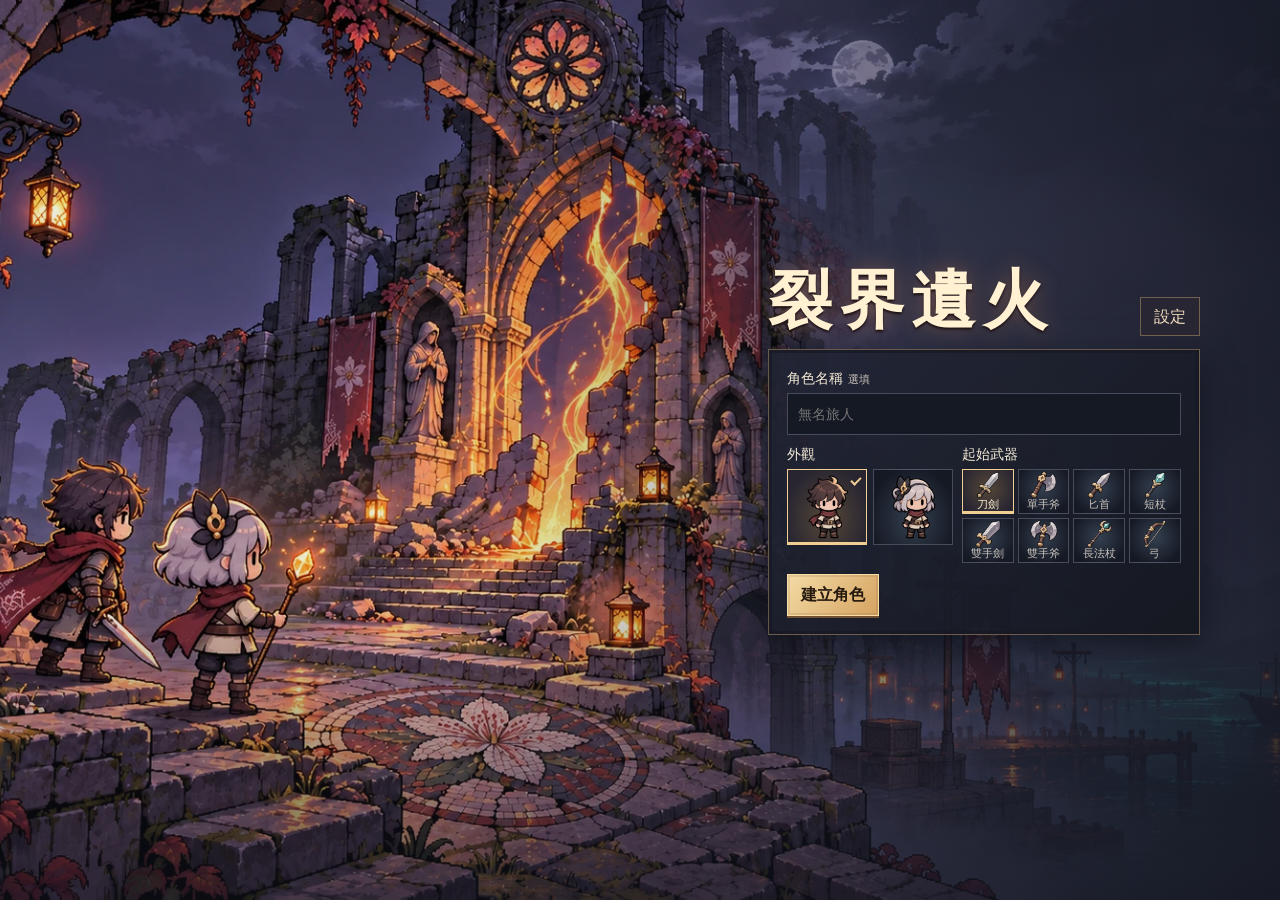
==== commit ee73449a: "Publish Emberfall v0.64.43" ====
--- a/play.html
+++ b/play.html
@@ -1,6 +1,6 @@
 <!doctype html>
 <html lang="zh-Hant">
-<head><meta name="emberfall-version" content="0.64.42"><meta name="emberfall-release" content="153"><meta charset="utf-8"><meta name="viewport" content="width=device-width,initial-scale=1,viewport-fit=cover"><meta name="theme-color" content="#141a24"><meta name="description" content="裂界遺火：以燼脈圖與裝備養成的 2D 刷裝動作 RPG。探索三章分岔路線、裂隙與終局守衛。"><title>裂界遺火</title><link rel="icon" href="data:image/svg+xml,%3Csvg xmlns='http://www.w3.org/2000/svg' viewBox='0 0 32 32'%3E%3Cpath d='M16 2 28 19 16 30 4 19Z' fill='%23b69a69'/%3E%3Cpath d='m16 10 5 10-5 5-5-5Z' fill='%23121614'/%3E%3C/svg%3E"><!-- PWA:START --><link rel="manifest" href="manifest.webmanifest"><link rel="apple-touch-icon" href="icons/emberfall-180.png"><!-- PWA:END --><link rel="stylesheet" href="style.css?v=153"><link rel="stylesheet" href="mobile.css?v=153"><link rel="stylesheet" href="ring-tree.css?v=141"><link rel="stylesheet" href="anime-theme.css?v=153"><link rel="stylesheet" href="anime-assets.css?v=153"><link rel="stylesheet" href="compact-skills.css?v=130"><link rel="stylesheet" href="cloud-ui.css?v=108"><link rel="stylesheet" href="verified-ui.css?v=109"><link rel="stylesheet" href="appearance-picker.css?v=109"></head>
+<head><meta name="emberfall-version" content="0.64.43"><meta name="emberfall-release" content="154"><meta charset="utf-8"><meta name="viewport" content="width=device-width,initial-scale=1,viewport-fit=cover"><meta name="theme-color" content="#141a24"><meta name="description" content="裂界遺火：以燼脈圖與裝備養成的 2D 刷裝動作 RPG。探索三章分岔路線、裂隙與終局守衛。"><title>裂界遺火</title><link rel="icon" href="data:image/svg+xml,%3Csvg xmlns='http://www.w3.org/2000/svg' viewBox='0 0 32 32'%3E%3Cpath d='M16 2 28 19 16 30 4 19Z' fill='%23b69a69'/%3E%3Cpath d='m16 10 5 10-5 5-5-5Z' fill='%23121614'/%3E%3C/svg%3E"><!-- PWA:START --><link rel="manifest" href="manifest.webmanifest"><link rel="apple-touch-icon" href="icons/emberfall-180.png"><!-- PWA:END --><link rel="stylesheet" href="style.css?v=154"><link rel="stylesheet" href="mobile.css?v=153"><link rel="stylesheet" href="ring-tree.css?v=141"><link rel="stylesheet" href="anime-theme.css?v=153"><link rel="stylesheet" href="anime-assets.css?v=153"><link rel="stylesheet" href="compact-skills.css?v=130"><link rel="stylesheet" href="cloud-ui.css?v=108"><link rel="stylesheet" href="verified-ui.css?v=109"><link rel="stylesheet" href="appearance-picker.css?v=109"><link rel="stylesheet" href="./settings-ui.css?v=154"></head>
 <body class="storage-loading"><div data-game-view="direct" style="display:contents"><div id="low-health-warning" aria-hidden="true"></div><div id="storage-loader" role="status">載入角色存檔…</div>
 <dialog class="orientation-guard" id="orientation-guard" role="alertdialog" aria-modal="true" aria-labelledby="orientation-title" aria-describedby="orientation-copy" tabindex="-1" hidden><svg viewBox="0 0 64 64" aria-hidden="true"><rect x="20" y="10" width="24" height="44" rx="4" transform="rotate(90 32 32)"/><path d="M11 24A23 23 0 0 1 48 13m-1-7 2 8-8-1M53 40A23 23 0 0 1 16 51m1 7-2-8 8 1"/><path d="M47 29v6"/></svg><strong id="orientation-title">請將手機轉為橫向</strong><p id="orientation-copy">已暫停遊戲，橫向後繼續。</p></dialog>
 <svg class="svg-defs" aria-hidden="true"><defs><symbol id="i-dagger" viewBox="0 0 24 24"><path d="m16 3 5-1-1 5-8 8-4-4 8-8ZM6 10l8 8M9 14l-6 6m0-4 4 4"/></symbol><symbol id="i-sword" viewBox="0 0 24 24"><path d="m14 4 6-2-2 6-9 9-3-3ZM4 13l7 7M3 21l5-5M2 20l2 2"/></symbol><symbol id="i-earthbreak" viewBox="0 0 24 24"><path d="m2 15 5-4 4 2-3 3 1 3-5-1ZM12 14l4-2 6 3-2 4-5 1-3-3Z" fill="#516279" stroke="#99aabc" stroke-width=".8"/><path d="m2 15 3 1m4-1 2 1-1 2 3 3m-2-5 3 1 3-2 4 1" fill="none" stroke="#efb267" stroke-width="1.2" stroke-linejoin="round" stroke-linecap="round"/><path d="m17 3 4-1-1 4-6 7-2-2Z" fill="#dce8ef" stroke="#7590a4" stroke-width=".65"/><path d="m12 10 3 3m-1-1-3 2" fill="none" stroke="#efd192" stroke-width="1.15" stroke-linecap="round"/></symbol><symbol id="i-bow" viewBox="0 0 24 24"><path d="M5 3c16 1 15 15 16 16L5 3 3 21 21 19M3 21 19 5m-5 0h5v5"/></symbol><symbol id="i-staff" viewBox="0 0 24 24"><path d="m4 21 10-12M12 3l7-1 3 6-7 4-5-4Z"/></symbol><symbol id="i-rune" viewBox="0 0 24 24"><path d="m12 2 8 10-8 10-8-10ZM12 6v12M8 12h8"/></symbol><symbol id="i-map" viewBox="0 0 24 24"><path d="m2 5 7-3 6 3 7-3v17l-7 3-6-3-7 3ZM9 2v17M15 5v17"/></symbol><symbol id="i-bag" viewBox="0 0 24 24"><path d="M7 6V4a5 5 0 0 1 10 0v2M4 7h16l1 14H3ZM8 11v2m8-2v2"/></symbol><symbol id="i-tree" viewBox="0 0 24 24"><path d="M12 7v4M5 11h14M5 11v5M19 11v5M12 11v8"/><circle cx="12" cy="4" r="3"/><circle cx="5" cy="19" r="3"/><circle cx="19" cy="19" r="3"/></symbol><symbol id="i-book" viewBox="0 0 24 24"><path d="M12 5C8 2 3 3 2 4v16c4-2 7-1 10 1 3-2 6-3 10-1V4c-4-2-7-1-10 1v16M5 8h4m6 0h4M5 12h4m6 0h4"/></symbol><symbol id="i-chevron" viewBox="0 0 24 24"><path d="m9 5 7 7-7 7"/></symbol><symbol id="i-flame" viewBox="0 0 24 24"><path d="M13 2c1 6 9 7 7 14a8 8 0 0 1-16-1c0-3 2-5 4-7-1 6 2 6 3 4 2-3-1-5 2-10ZM12 14c-5 4-2 8 1 6 2-1 1-4-1-6Z"/></symbol><symbol id="i-shield" viewBox="0 0 24 24"><path d="m12 2 9 4-1 10-8 6-8-6L3 6ZM12 6v12M8 12h8"/></symbol><symbol id="i-heart" viewBox="0 0 24 24"><path d="M12 21 3 12C-2 5 7-1 12 6c5-7 14-1 9 6Z"/></symbol><symbol id="i-eye" viewBox="0 0 24 24"><path d="M2 12s8-15 20 0c-12 15-20 0-20 0Z"/><circle cx="12" cy="12" r="3"/></symbol><symbol id="i-helm" viewBox="0 0 24 24"><path d="M4 19V9a8 8 0 0 1 16 0v10l-5 3v-9H9v9ZM4 10h16M12 2v8"/></symbol><symbol id="i-armor" viewBox="0 0 24 24"><path d="M7 2 2 7l3 5 2-2-1 12h12l-1-12 2 2 3-5-5-5-5 3Z"/></symbol><symbol id="i-hand" viewBox="0 0 24 24"><path d="m7 22-4-8 2-2 3 3V4a2 2 0 0 1 3 0v8-9a2 2 0 0 1 3 0v9-7a2 2 0 0 1 3 0v8-5a2 2 0 0 1 3 0v9l-4 5Z"/></symbol><symbol id="i-boot" viewBox="0 0 24 24"><path d="M7 2h11l-1 12 5 5v3H3v-5l5-4Z"/></symbol><symbol id="i-whirl" viewBox="0 0 24 24"><path d="M20 7C12-3-1 7 5 16c4 6 15 4 15-3 0-6-9-8-11-3s5 8 6 3M20 2v5h-5"/></symbol><symbol id="i-wind" viewBox="0 0 24 24"><path d="M2 8h14c8 0 4-10 0-5M2 12h16c7 0 4 11-1 7M2 16h8"/></symbol><symbol id="i-lightning" viewBox="0 0 24 24"><path d="m13 2-9 12 7-1-1 9 10-13-7 1Z"/></symbol><symbol id="i-target" viewBox="0 0 24 24"><circle cx="12" cy="12" r="8"/><circle cx="12" cy="12" r="3"/><path d="M12 0v5m0 14v5M0 12h5m14 0h5"/></symbol><symbol id="i-meteor" viewBox="0 0 24 24"><path d="m9 4 10-2-2 10M6 8l7-5M15 16l6-7"/><circle cx="8" cy="16" r="6"/></symbol><symbol id="i-snow" viewBox="0 0 24 24"><path d="M12 1v22M2 6l20 12M2 18 22 6M8 3l4 4 4-4M8 21l4-4 4 4M2 10l5-1-1-5M22 14l-5 1 1 5M2 14l5 1-1 5M22 10l-5-1 1-5"/></symbol><symbol id="i-potion" viewBox="0 0 24 24"><path d="M8 2h8v4l-1 2 5 7v5l-3 2H7l-3-2v-5l5-7-1-2ZM5 15h14M10 18h4m-2-2v4"/></symbol><symbol id="i-pause" viewBox="0 0 24 24"><path d="M8 4v16M16 4v16"/></symbol><symbol id="i-play" viewBox="0 0 24 24"><path d="m7 3 14 9-14 9Z"/></symbol><symbol id="i-close" viewBox="0 0 24 24"><path d="m5 5 14 14M5 19 19 5"/></symbol><symbol id="i-coin" viewBox="0 0 24 24"><circle cx="12" cy="12" r="9"/><path d="m12 6 4 6-4 6-4-6Z"/></symbol><symbol id="i-check" viewBox="0 0 24 24"><path d="m4 12 5 5L20 6"/></symbol><symbol id="i-lock" viewBox="0 0 24 24"><path d="M7 10V6a5 5 0 0 1 10 0v4M4 10h16v12H4ZM12 14v4"/></symbol><symbol id="i-chest" viewBox="0 0 24 24"><path d="M3 9V5h18v4M2 9h20v12H2ZM3 13h18M10 10h4v6h-4ZM7 4v5m10-5v5"/></symbol><symbol id="i-flag" viewBox="0 0 24 24"><path d="M5 22V2m0 1c5-4 8 4 15 0v11c-7 4-10-4-15 0"/></symbol><symbol id="i-ring" viewBox="0 0 24 24"><circle cx="12" cy="15" r="7"/><path d="m7 5 5-4 5 4-5 6ZM7 5h10"/></symbol><symbol id="i-salvage" viewBox="0 0 24 24"><path d="m14 2 8 8-4 4-8-8 4-4ZM12 8 2 18l4 4L16 12M17 19l2 3m2-6 2 1M3 4l2 2"/></symbol><symbol id="i-unlock" viewBox="0 0 24 24"><path d="M8 10V6a4 4 0 0 1 8 0M5 10h14v12H5ZM12 14v4"/></symbol></defs></svg>
@@ -56,7 +56,7 @@
  <nav class="bottom-nav" aria-label="遊戲選單"><button data-panel="achievements" aria-keyshortcuts="L" title="成就（L）"><kbd class="nav-shortcut" aria-hidden="true">L</kbd><svg aria-hidden="true"><use href="#i-flag"/></svg><span class="nav-label">成就</span><span id="achievement-badge"></span></button><button data-panel="inventory" aria-keyshortcuts="B" title="背包（B）"><kbd class="nav-shortcut" aria-hidden="true">B</kbd><svg aria-hidden="true"><use href="#i-bag"/></svg><span class="nav-label">裝備</span><span id="bag-badge"></span></button><button data-panel="talents" aria-keyshortcuts="K" title="技能（K）"><kbd class="nav-shortcut" aria-hidden="true">K</kbd><svg aria-hidden="true"><use href="#i-tree"/></svg><span class="nav-label">技能</span><span class="point-dot"></span></button><button data-panel="stats" aria-keyshortcuts="P" title="角色統計（P）"><kbd class="nav-shortcut" aria-hidden="true">P</kbd><svg aria-hidden="true"><use href="#i-shield"/></svg><span class="nav-label">角色統計</span></button><button id="settings" aria-keyshortcuts="O" title="設定（O）" aria-label="遊戲設定" aria-haspopup="dialog"><svg viewBox="0 0 24 24" aria-hidden="true"><path d="m10 2-1 3-3 1-3-1-2 4 2 3-1 3 2 4 3-1 3 1 1 3h4l1-3 3-1 3 1 2-4-2-3 1-3-2-4-3 1-3-1-1-3Z"/><circle cx="12" cy="12" r="3"/></svg><span class="nav-label">設定</span><kbd class="nav-shortcut" aria-hidden="true">O</kbd></button></nav>
  <div class="game-save-state" id="save-status">進度已儲存</div>
 </div>
-<dialog id="panel-dialog" aria-labelledby="dialog-title"><div class="dialog-header"><div class="dialog-heading-accessible"><div class="eyebrow" id="dialog-eyebrow"></div><h2 id="dialog-title"></h2></div><nav id="panel-tabs" aria-label="面板切換"></nav><button id="dialog-close" class="close-btn modal-close" aria-label="關閉面板" title="關閉面板"><svg><use href="#i-close"/></svg></button></div><section id="settings-tools" class="settings-tools game-top-tools" aria-label="一般設定" hidden><button id="pause" aria-label="暫停遊戲"><svg><use href="#i-pause"/></svg><small>暫停</small></button><button id="fullscreen" aria-label="全螢幕遊戲"><span aria-hidden="true">⛶</span><small>全螢幕</small></button></section><div id="dialog-body"></div></dialog><dialog id="skill-catalog-dialog" aria-labelledby="skill-catalog-title"></dialog><div id="game-notices"><div id="loot-notices" role="log" aria-label="拾取物品"></div><div id="level-notice" role="status"></div><div id="action-notices" role="log" aria-label="遊戲提示"></div></div><div id="toasts" aria-live="polite"></div><input id="import-file" type="file" accept="application/json,application/gzip,.json,.gz" hidden></div><script type="module" src="play-entry.js?v=153"></script>
+<dialog id="panel-dialog" aria-labelledby="dialog-title"><div class="dialog-header"><div class="dialog-heading-accessible"><div class="eyebrow" id="dialog-eyebrow"></div><h2 id="dialog-title"></h2></div><nav id="panel-tabs" aria-label="面板切換"></nav><button id="dialog-close" class="close-btn modal-close" aria-label="關閉面板" title="關閉面板"><svg><use href="#i-close"/></svg></button></div><section id="settings-tools" class="settings-tools game-top-tools" aria-label="一般設定" hidden><button id="pause" aria-label="暫停遊戲"><svg><use href="#i-pause"/></svg><small>暫停</small></button><button id="fullscreen" aria-label="全螢幕遊戲"><span aria-hidden="true">⛶</span><small>全螢幕</small></button></section><div id="dialog-body"></div></dialog><dialog id="skill-catalog-dialog" aria-labelledby="skill-catalog-title"></dialog><div id="game-notices"><div id="loot-notices" role="log" aria-label="拾取物品"></div><div id="level-notice" role="status"></div><div id="action-notices" role="log" aria-label="遊戲提示"></div></div><div id="toasts" aria-live="polite"></div><input id="import-file" type="file" accept="application/json,application/gzip,.json,.gz" hidden></div><script type="module" src="play-entry.js?v=154"></script>
 
 
 </body></html>
--- a/style.css
+++ b/style.css
@@ -409,7 +409,7 @@
 
 .shield-block-stats{margin:10px 0;padding:8px 10px;border:1px solid #66765170;background:#21331c44}.shield-block-stats .tooltip-base{margin:0}.shield-block-stats small{display:block;font-size:10px;line-height:1.7;color:#a4b293;margin-top:6px}
 
-.game-top-tools #settings{width:34px;min-width:34px}.game-top-tools #settings svg{width:18px;height:18px}#panel-dialog.settings-dialog{width:min(560px,94vw)}.settings-dialog #dialog-eyebrow{display:none}.settings-dialog #dialog-title{font-size:16px;letter-spacing:1px;margin:0}.settings-dialog .dialog-header{min-height:48px}.settings-toggle{display:flex;align-items:center;gap:11px;cursor:pointer;line-height:1.7}.settings-toggle>input{width:19px;height:19px;accent-color:#c6ab6f;flex-shrink:0}.settings-toggle b{font-size:14px;color:#ddcfa7;font-weight:400}.settings-toggle small{display:block;font-size:11px;color:#9daf92}@media(max-width:700px){.settings-dialog #dialog-body{padding:15px}.settings-toggle small{font-size:12px}.game-top-tools #settings{width:32px;min-width:32px}}
+.game-top-tools #settings{width:34px;min-width:34px}.game-top-tools #settings svg{width:18px;height:18px}#panel-dialog.settings-dialog{width:min(560px,94vw)}.settings-dialog #dialog-eyebrow{display:none}.settings-dialog #dialog-title{font-size:16px;letter-spacing:1px;margin:0}.settings-dialog .dialog-header{min-height:48px}@media(max-width:700px){.settings-dialog #dialog-body{padding:15px}.game-top-tools #settings{width:32px;min-width:32px}}
 
 /* Six-colour loot and account set progress share the existing compact dialog. */
 .save-namespace-notice{margin:0 0 14px;padding:9px 11px;border:1px solid #85764c88;background:#66552822;color:#cbbd93;font-size:11px;line-height:1.8}
@@ -1129,10 +1129,10 @@
 #storage-loader[hidden]{display:none}
 #storage-loader button{padding:8px 16px;border:1px solid #8a7953}
 .storage-writing #dialog-body,.storage-writing #settings-tools{pointer-events:none;opacity:.7}
-.storage-summary{padding:8px 0;margin-bottom:12px;border-bottom:1px solid #526044;color:#b9c6ab;font-size:12px}
-.storage-summary small{display:block;color:#95a18c;font-size:11px}
-.storage-backup-actions{display:flex;gap:8px;margin:8px 0}
-.storage-backup-actions button{min-height:34px;padding:5px 10px;font-size:12px;border:1px solid #526044}
+
+
+
+
 .storage-qa-import{display:flex;flex-wrap:wrap;align-items:center;gap:6px;margin:6px 0 8px}
 .storage-qa-import p{flex-basis:100%;margin:0}
 .storage-qa-import button,.storage-qa-import a{min-height:34px;padding:5px 10px;font-size:12px}
@@ -1193,7 +1193,7 @@
  .backpack-scroll{max-height:none;height:auto;overflow:visible}
 }
 
-.pointer-aim-setting{padding:8px 0;margin:0 0 10px;border-bottom:1px solid var(--line)}body.pointer-aim-on:not(.mobile-phone) .arena.in-combat #world{cursor:crosshair}
+body.pointer-aim-on:not(.mobile-phone) .arena.in-combat #world{cursor:crosshair}
 
 .nav-shortcut{position:absolute;right:8px;top:auto;bottom:5px;font-size:9px;line-height:1.2;color:#bdc5a6;opacity:.8}.bottom-nav>button{position:relative}body.mobile-phone .nav-shortcut{display:none}
 .inventory-currencies{flex-wrap:wrap;gap:8px 14px}.inventory-currencies .inventory-currency{display:inline-flex;align-items:center;gap:5px;white-space:nowrap}.inventory-currency svg{width:16px;height:16px}.inventory-currency small{font-size:10px;color:var(--muted)}.inventory-currency b{font-size:13px;color:var(--text)}.currency-gold{color:#d8b568}.currency-shard{color:#b5a1db}.currency-mark{color:#dfc184}
@@ -1620,28 +1620,3 @@
  .gear-inspector-tools{margin-bottom:5px}
  .weapon-swap-warning button{min-height:44px}
 }
-
-.game-update-history,.standalone-release-history{border-top:1px solid #38485a;margin-top:4px;padding-top:8px}
-.standalone-release-history{margin-top:12px}
-.game-update-history h3,.standalone-release-history>summary{font-size:13px;color:var(--gold);margin:0 0 6px}
-.standalone-release-history>summary,.release-history summary{cursor:pointer}
-.release-history details{border-top:1px solid #38485a;padding:0 4px}
-.release-history summary{display:flex;align-items:center;flex-wrap:wrap;gap:5px 10px;min-height:34px;font-size:12px}
-.release-history summary::after{content:'▸';color:var(--muted);margin-left:auto}
-.release-history details[open]>summary::after{content:'▾'}
-.release-history summary::-webkit-details-marker{display:none}
-.release-history summary b{color:var(--gold)}
-.release-history time{font-variant-numeric:tabular-nums;color:var(--pale-blue,#bac5d6)}
-.release-history-new{color:#abdfc3;font-size:11px}
-.release-history ul{font-size:12px;line-height:1.65;padding-inline-start:20px;margin:0 0 9px;overflow-wrap:anywhere}
-.release-history li+li{margin-top:3px}
-@media(pointer:coarse){.release-history summary,.standalone-release-history>summary{min-height:44px}}
-
-
-.audio-settings{display:grid;gap:7px;margin-bottom:10px;padding:8px 0 11px;border-bottom:1px solid var(--line)}
-.audio-settings label{display:flex;gap:9px;align-items:center;font-size:13px}
-.audio-settings output{color:var(--gold);font-variant-numeric:tabular-nums}
-.audio-settings>div{display:grid;grid-template-columns:minmax(60px,1fr) auto auto;gap:8px;align-items:center}
-.audio-settings input{width:100%;min-width:0;accent-color:var(--gold)}
-.audio-settings button{min-width:54px;min-height:34px;padding:3px 8px;white-space:nowrap}
-@media(pointer:coarse){.audio-settings button{min-height:44px}}
--- a/settings-ui.css
+++ b/settings-ui.css
@@ -0,0 +1,31 @@
+/* Shared by the title screen and in-game settings. */
+.settings-toggle{display:flex;align-items:center;gap:11px;cursor:pointer;line-height:1.7}
+.settings-toggle>input{width:19px;height:19px;accent-color:#c6ab6f;flex-shrink:0}
+.settings-toggle b{font-size:14px;font-weight:400}
+.settings-toggle small{display:block;font-size:11px;color:var(--muted)}
+.storage-summary{padding:8px 0;margin-bottom:12px;border-bottom:1px solid var(--line);font-size:12px}
+.storage-summary small{display:block;color:var(--muted);font-size:11px}
+.storage-backup-actions{display:flex;gap:8px;flex-wrap:wrap;margin:8px 0}
+.storage-backup-actions button{min-height:34px;padding:5px 10px;font-size:12px;border:1px solid var(--line)}
+.pointer-aim-setting{padding:8px 0;margin:0 0 10px;border-bottom:1px solid var(--line)}
+.game-update-history,.standalone-release-history{border-top:1px solid #38485a;margin-top:4px;padding-top:8px}
+.standalone-release-history{margin-top:12px}
+.game-update-history h3,.standalone-release-history>summary{font-size:13px;color:var(--gold);margin:0 0 6px}
+.standalone-release-history>summary,.release-history summary{cursor:pointer}
+.release-history details{border-top:1px solid #38485a;padding:0 4px}
+.release-history summary{display:flex;align-items:center;flex-wrap:wrap;gap:5px 10px;min-height:34px;font-size:12px}
+.release-history summary::after{content:'▸';color:var(--muted);margin-left:auto}
+.release-history details[open]>summary::after{content:'▾'}
+.release-history summary::-webkit-details-marker{display:none}
+.release-history summary b{color:var(--gold)}
+.release-history time{font-variant-numeric:tabular-nums;color:var(--pale-blue,#bac5d6)}
+.release-history-new{color:#abdfc3;font-size:11px}
+.release-history ul{font-size:12px;line-height:1.65;padding-inline-start:20px;margin:0 0 9px;overflow-wrap:anywhere}
+.release-history li+li{margin-top:3px}
+.audio-settings{display:grid;gap:7px;margin-bottom:10px;padding:8px 0 11px;border-bottom:1px solid var(--line)}
+.audio-settings label{display:flex;gap:9px;align-items:center;font-size:13px}
+.audio-settings output{color:var(--gold);font-variant-numeric:tabular-nums}
+.audio-settings>div{display:grid;grid-template-columns:minmax(60px,1fr) auto auto;gap:8px;align-items:center}
+.audio-settings input{width:100%;min-width:0;accent-color:var(--gold)}
+.audio-settings button{min-width:54px;min-height:34px;padding:3px 8px;white-space:nowrap}
+@media(pointer:coarse){.release-history summary,.standalone-release-history>summary,.audio-settings button,.storage-backup-actions button{min-height:44px}}
